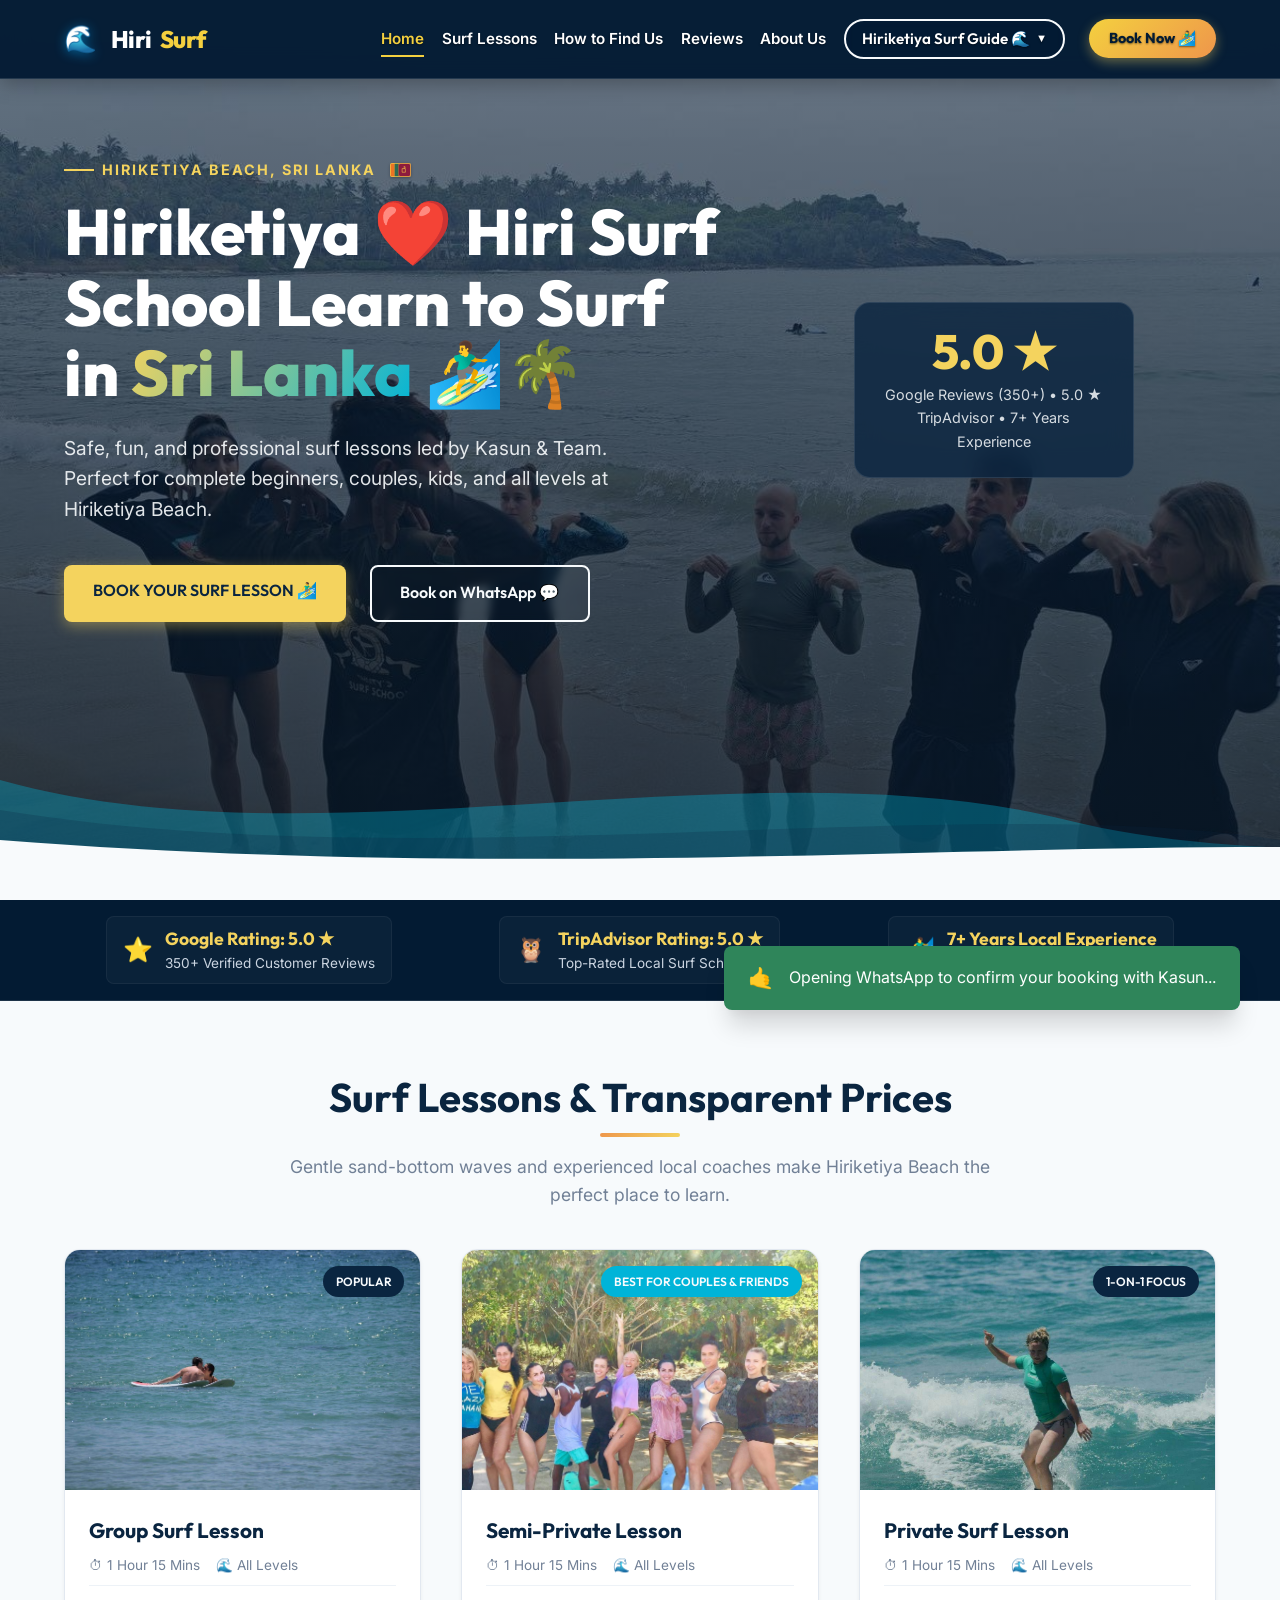
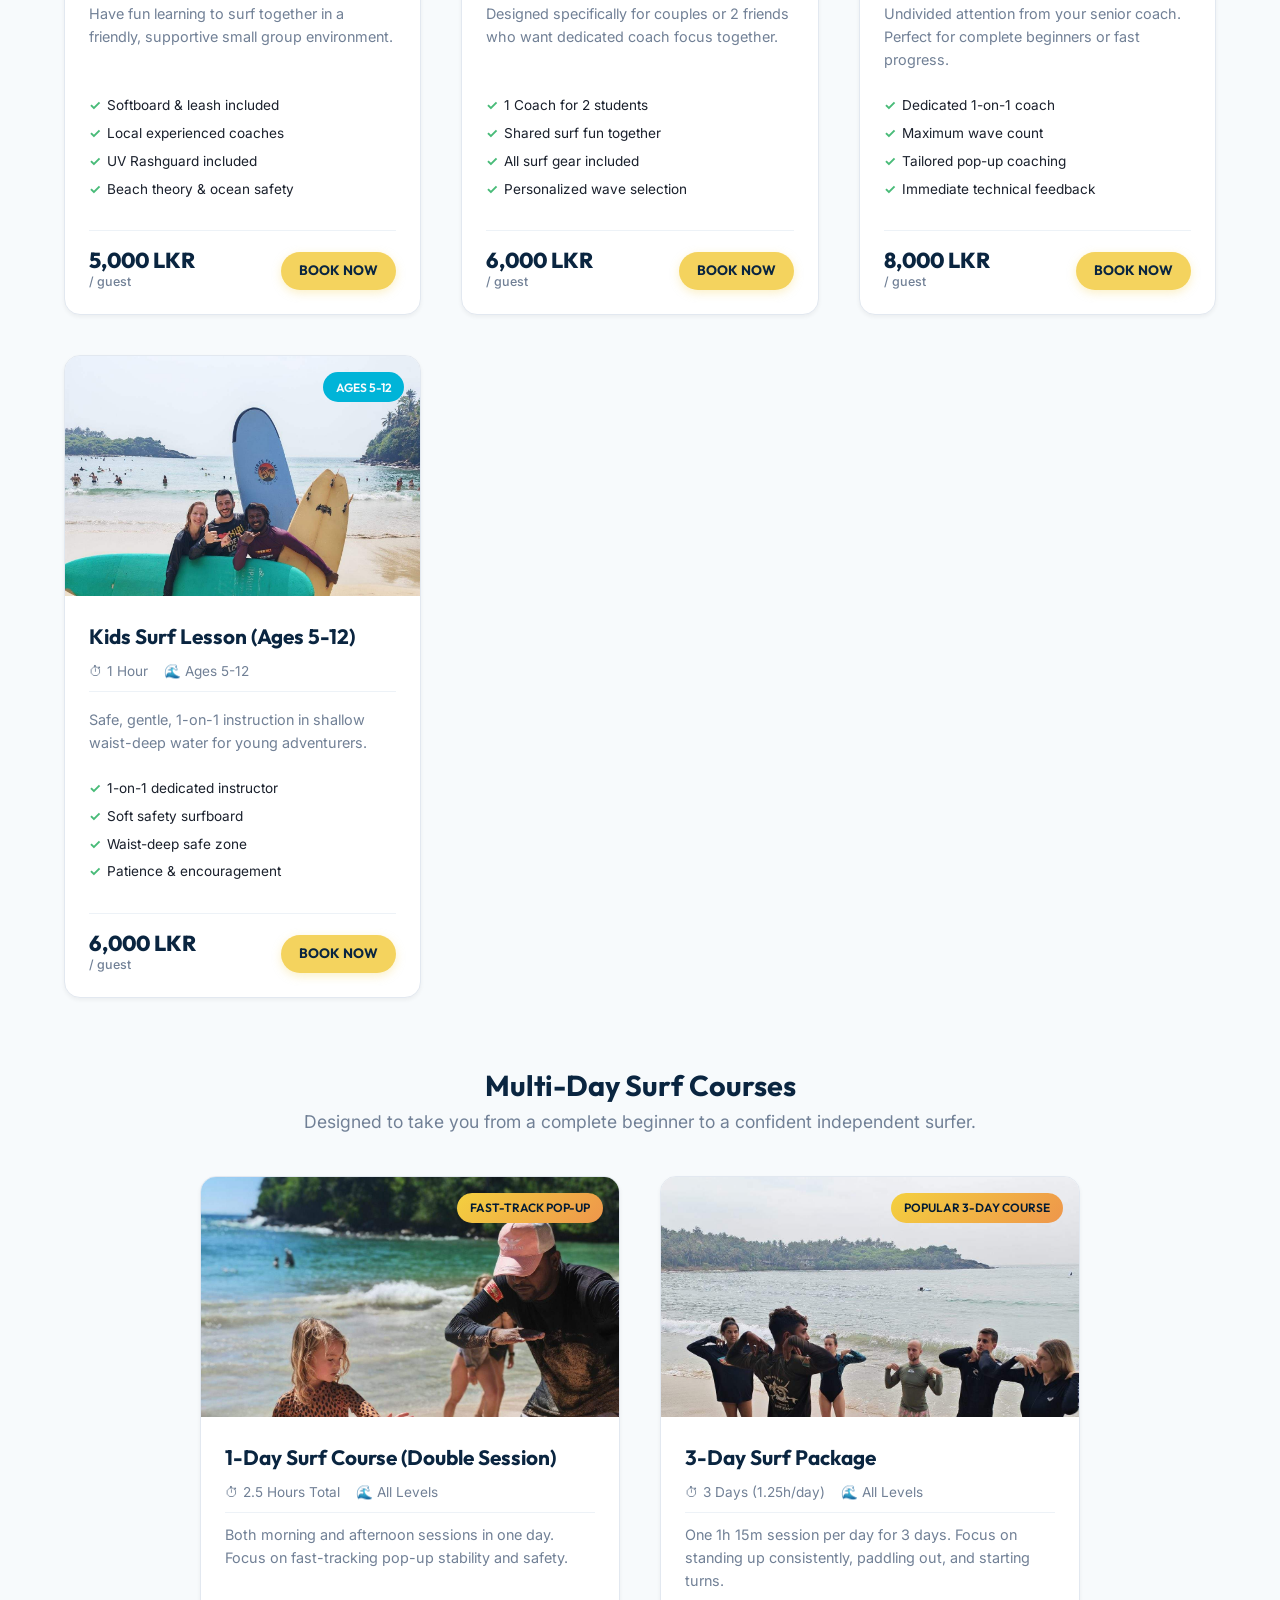
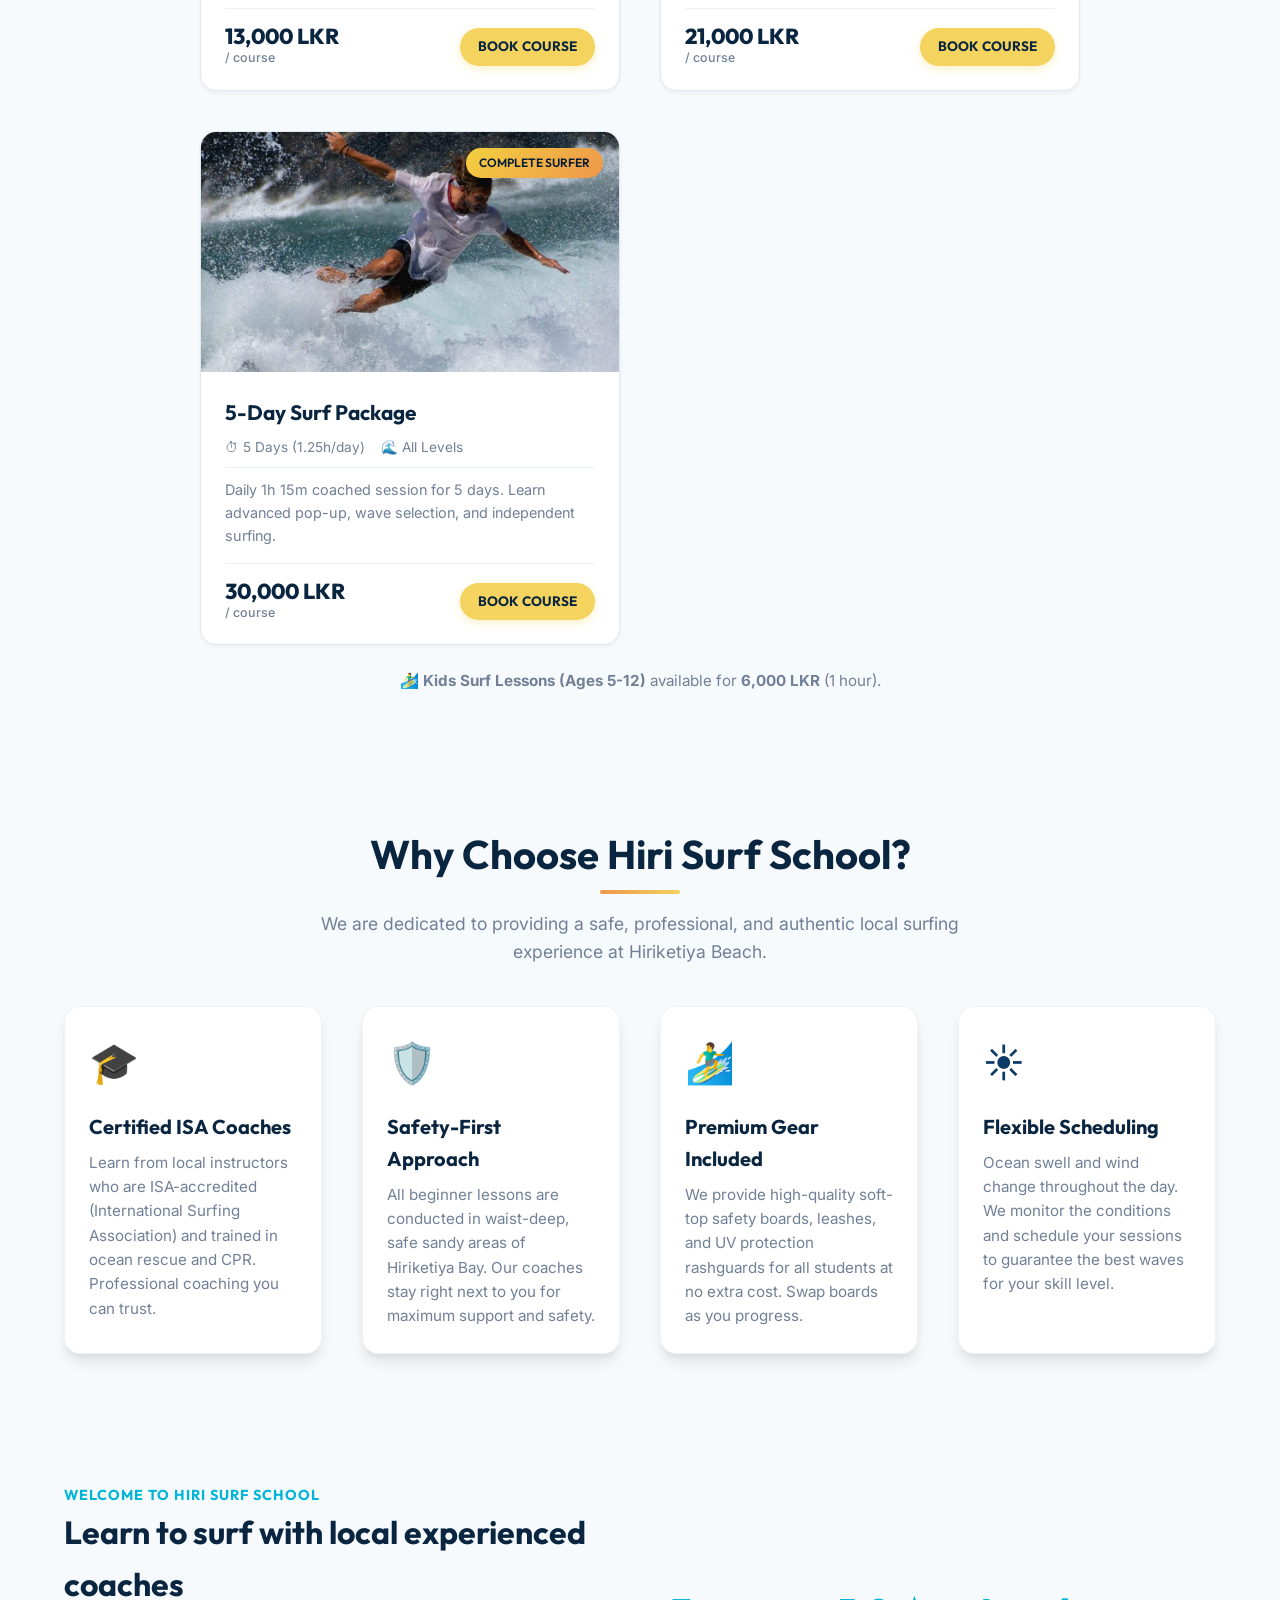
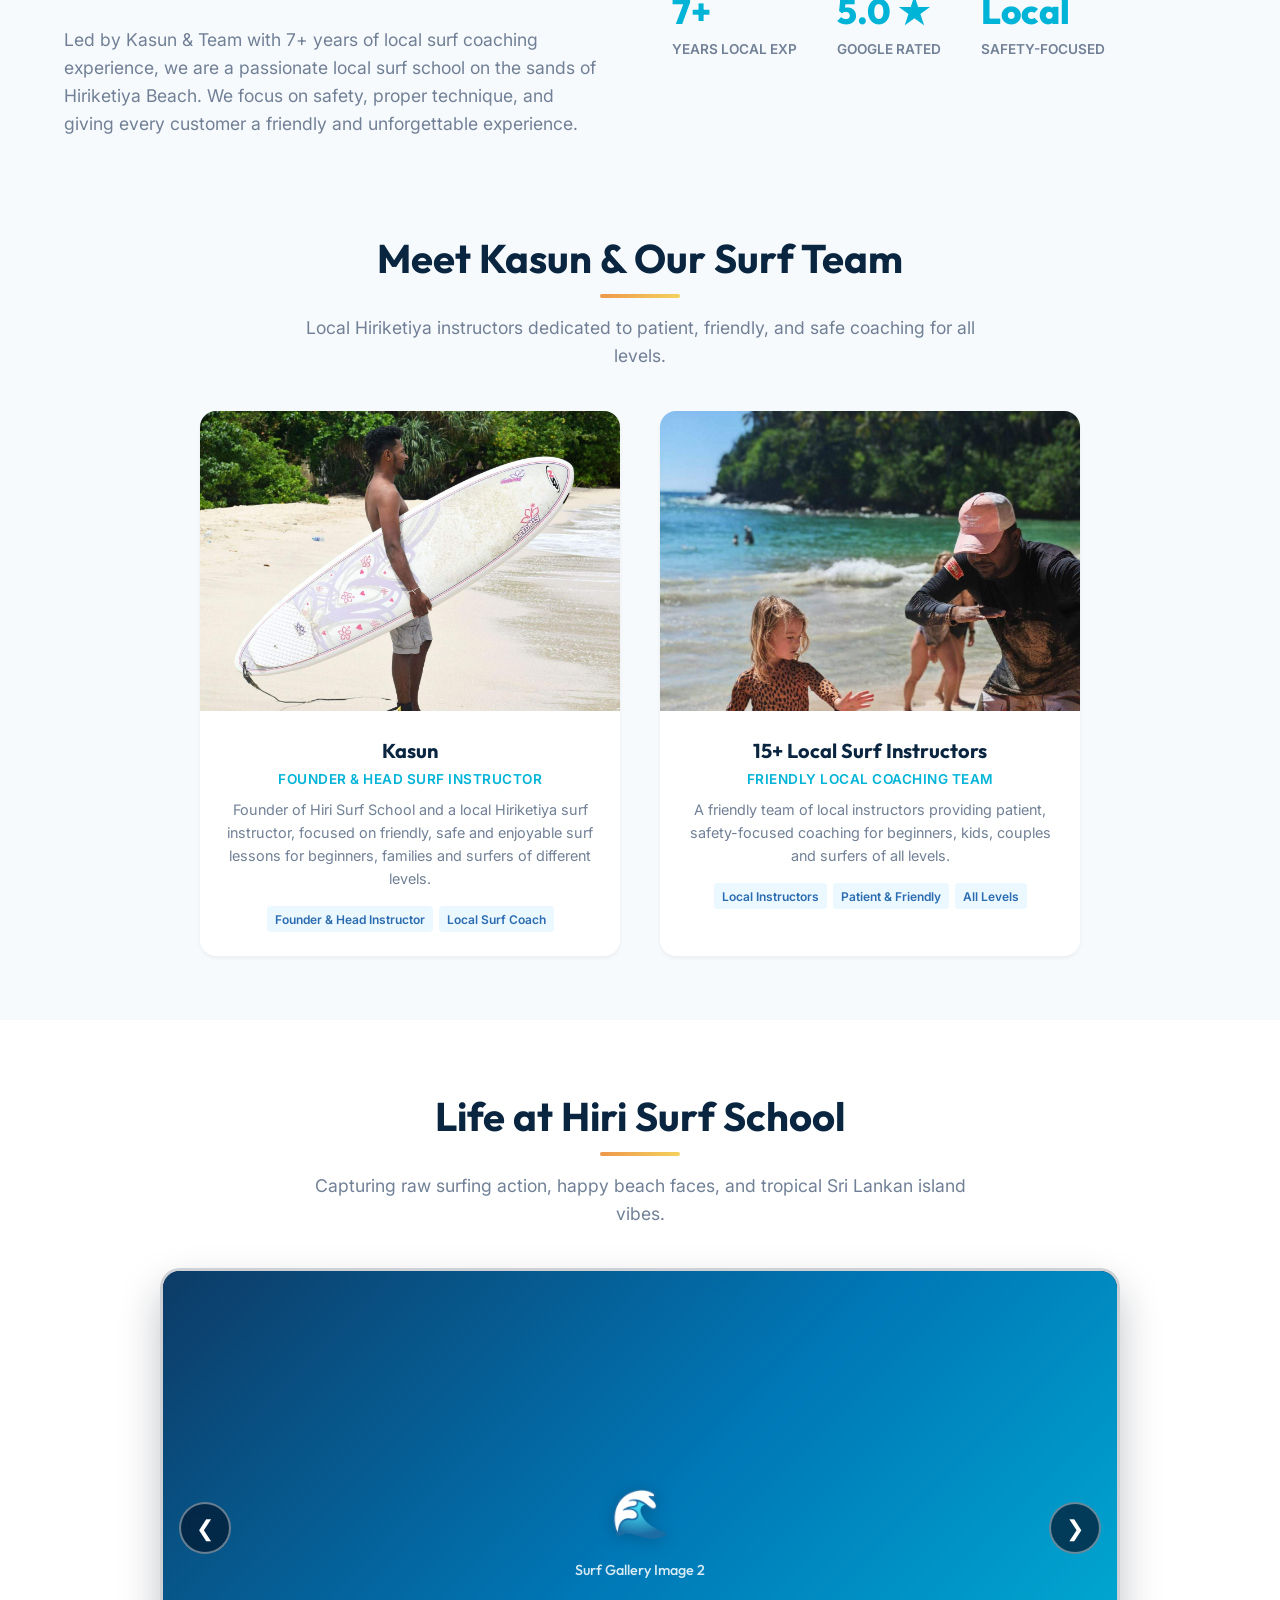
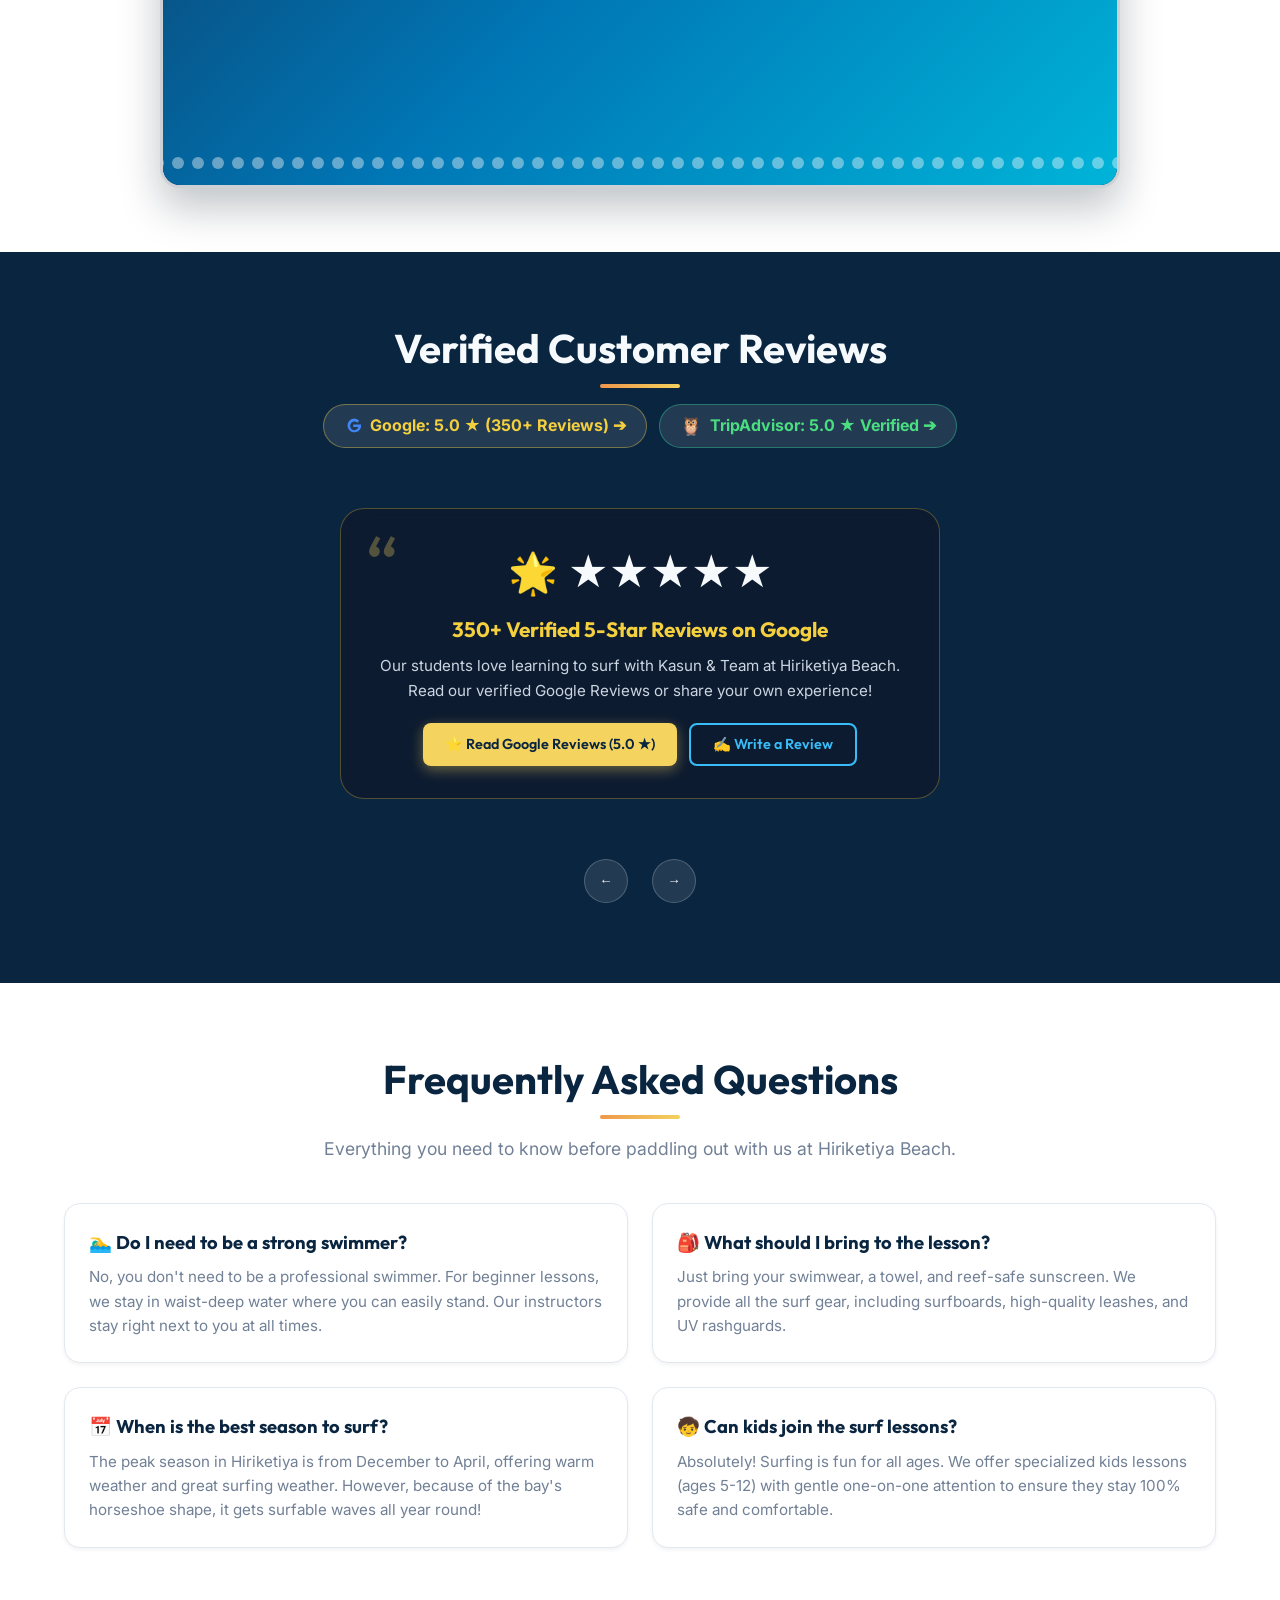
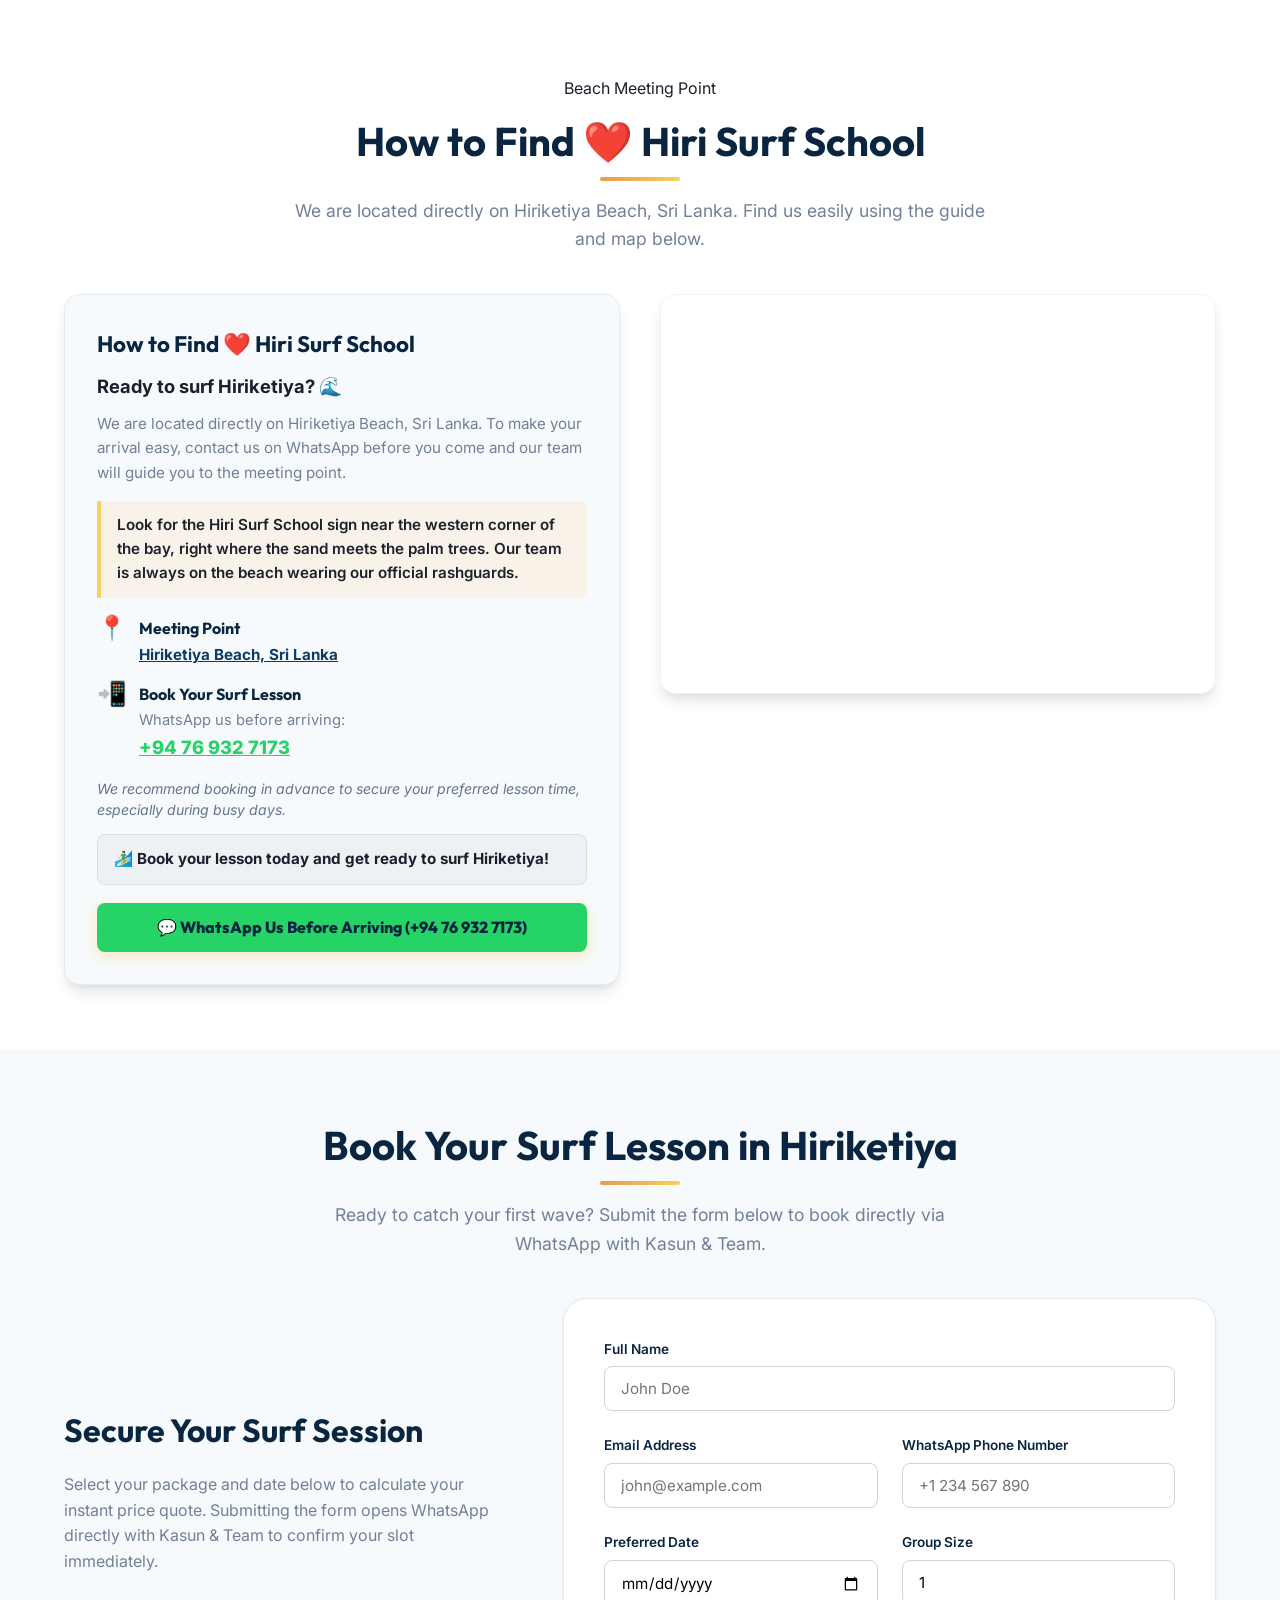
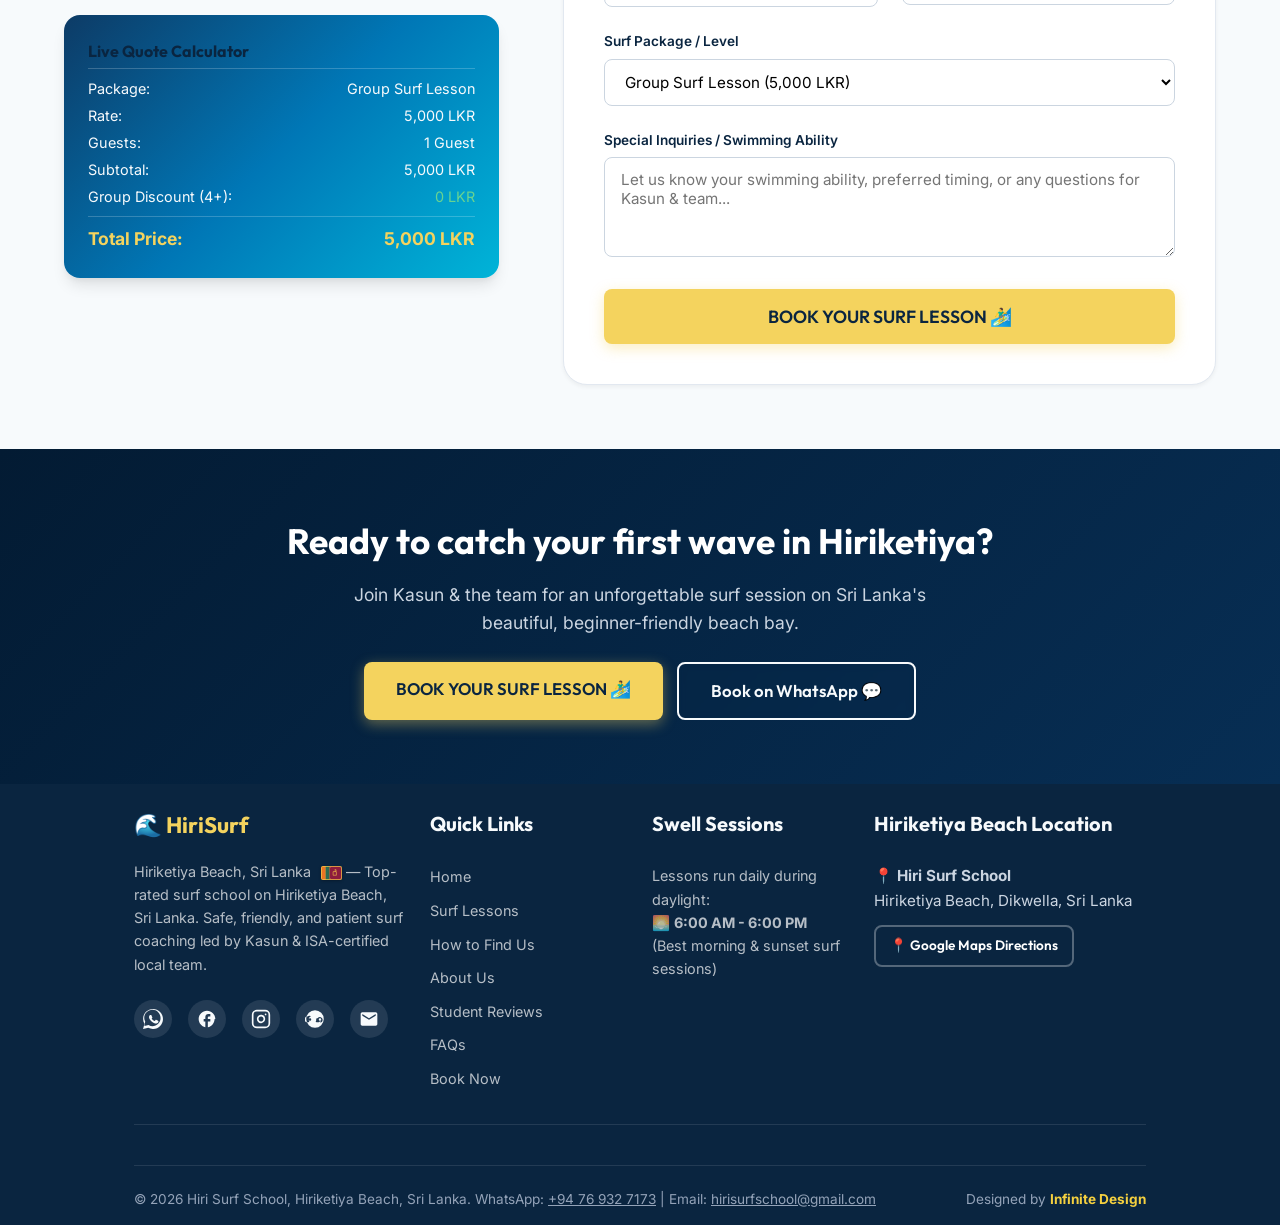
==== index.html @ 63a62d2c "Bump static cache version to v3.0 to ensure mobile devices load updated professional UI immediately" ====
<!DOCTYPE html>
<html lang="en">
<head>
    <meta charset="UTF-8">
    <meta name="viewport" content="width=device-width, initial-scale=1.0, viewport-fit=cover">
    <meta name="theme-color" content="#031b33">
    <meta name="mobile-web-app-capable" content="yes">
    <meta name="apple-mobile-web-app-capable" content="yes">
    <meta name="apple-mobile-web-app-status-bar-style" content="black-translucent">
    <meta name="apple-mobile-web-app-title" content="Hiri Surf">
    <link rel="icon" type="image/png" href="images/wave-icon.png">
    <link rel="apple-touch-icon" href="images/wave-icon.png">
    <link rel="shortcut icon" href="favicon.ico">
    <link rel="manifest" href="manifest.json">
    <title>Hiri Surf School | Best Surf Lessons in Hiriketiya Sri Lanka</title>
    <meta name="description" content="Learn to surf at Hiriketiya Beach with Kasun & local pro coaches. Beginner lessons, kids coaching & multi-day packages. Book instantly via WhatsApp!">
    <meta name="keywords" content="Surf school Hiriketiya, Hiriketiya surf lessons, Best surf school Hiriketiya Sri Lanka, Beginner surf lessons Hiriketiya, Private surf coach Hiriketiya, Hiriketiya surfboard rental and lessons, Learn to surf Sri Lanka Dikwella, Kasun surf lessons">
    <link rel="canonical" href="https://hirisurfschool.com/">
    <meta name="google-site-verification" content="google668603002ab6f8b3">

    <!-- DNS Preconnect for faster Firebase & Font loading -->
    <link rel="preconnect" href="https://www.gstatic.com" crossorigin>
    <link rel="preconnect" href="https://firestore.googleapis.com" crossorigin>
    <link rel="preconnect" href="https://fonts.googleapis.com" crossorigin>
    <link rel="preconnect" href="https://fonts.gstatic.com" crossorigin>
    <link rel="dns-prefetch" href="https://www.gstatic.com">
    <link rel="dns-prefetch" href="https://firestore.googleapis.com">
    
    <!-- Open Graph / Facebook / WhatsApp Social Cards -->
    <meta property="og:type" content="website">
    <meta property="og:url" content="https://hirisurfschool.com/">
    <meta property="og:title" content="Hiri Surf School | Top Rated Surf Lessons in Hiriketiya">
    <meta property="og:description" content="5.0-star certified surf coaching in Hiriketiya Bay, Sri Lanka. Beginner, private &amp; group surf lessons with Kasun &amp; Team.">
    <meta property="og:image" content="images/20702.jpg.jpeg">

    <!-- Twitter Card -->
    <meta name="twitter:card" content="summary_large_image">
    <meta name="twitter:url" content="https://hirisurfschool.com/">
    <meta name="twitter:title" content="Hiri Surf School | Best Surf Lessons in Hiriketiya Sri Lanka">
    <meta name="twitter:description" content="Learn to surf at Hiriketiya Beach with Hiri Surf School. Professional beginner, private &amp; group lessons, 5.0 Google rating. Book directly on WhatsApp!">
    <meta name="twitter:image" content="images/20702.jpg.jpeg">

    <!-- Geo & Local SEO Meta Tags -->
    <meta name="geo.region" content="LK-3">
    <meta name="geo.placename" content="Hiriketiya Beach, Dikwella, Southern Province">
    <meta name="geo.position" content="5.962425;80.707001">
    <meta name="ICBM" content="5.962425, 80.707001">

    <!-- Main Stylesheet -->
    <link rel="stylesheet" href="style.css?v=3.0">

    <!-- Structured Data / Schema.org JSON-LD (@graph) for Google Rich Snippets & FAQ Search Results -->
    <script type="application/ld+json">
    {
      "@context": "https://schema.org",
      "@graph": [
        {
          "@type": ["LocalBusiness", "SportsActivityLocation", "TouristAttraction"],
          "@id": "https://hirisurfschool.com/#school",
          "name": "Hiri Surf School",
          "alternateName": ["Hiriketiya Surf School", "Love Hiri Surf School", "HiriSurf"],
          "description": "Top-rated surf school at Hiriketiya Beach, Sri Lanka. Safe, fun, and professional surf lessons led by Kasun and ISA-certified local coaches. Beginner surf lessons, private coaching, semi-private lessons, and surfboard rentals.",
          "image": [
            "https://hirisurfschool.com/images/20702.jpg.jpeg",
            "https://hirisurfschool.com/images/69528.jpg.jpeg",
            "https://hirisurfschool.com/images/69546.jpg.jpeg"
          ],
          "logo": "https://hirisurfschool.com/images/wave-icon.png",
          "url": "https://hirisurfschool.com/",
          "telephone": "+94769327173",
          "email": "hirisurfschool@gmail.com",
          "priceRange": "$$",
          "currenciesAccepted": "USD, LKR, EUR, GBP, AUD",
          "paymentAccepted": "Cash, WhatsApp Booking",
          "address": {
            "@type": "PostalAddress",
            "streetAddress": "Hiriketiya Beach",
            "addressLocality": "Dikwella",
            "addressRegion": "Southern Province",
            "postalCode": "81200",
            "addressCountry": "LK"
          },
          "geo": {
            "@type": "GeoCoordinates",
            "latitude": 5.962425,
            "longitude": 80.707001
          },
          "hasMap": "https://www.google.com/maps/place/Hiriketiya+%E2%9D%A4%EF%B8%8FHiri+Surf+School+Sri+Lanka+-+Your+Best+Surf+School+In+Sri+Lanka/@5.9624251,80.7070013,17z/data=!3m1!4b1!4m6!3m5!1s0x3ae1378e05cca8b7:0xa53b5578f39e3e84!8m2!3d5.9624251!4d80.7070013!16s%2Fg%2F11h52qpf89",
          "sameAs": [
            "https://www.tripadvisor.com/Attraction_Review-g644046-d15081533-Reviews-Hiriketiya_Love_Hiri_Surf_School-Dikwella_Southern_Province.html",
            "https://www.facebook.com/hirisurfschool/",
            "https://www.instagram.com/hiriketiya_hiri_surf_school/",
            "https://www.google.com/maps/place/Hiriketiya+%E2%9D%A4%EF%B8%8FHiri+Surf+School+Sri+Lanka+-+Your+Best+Surf+School+In+Sri+Lanka/@5.9624251,80.7070013,17z/data=!3m1!4b1!4m6!3m5!1s0x3ae1378e05cca8b7:0xa53b5578f39e3e84!8m2!3d5.9624251!4d80.7070013!16s%2Fg%2F11h52qpf89"
          ],
          "openingHoursSpecification": [
            {
              "@type": "OpeningHoursSpecification",
              "dayOfWeek": ["Monday", "Tuesday", "Wednesday", "Thursday", "Friday", "Saturday", "Sunday"],
              "opens": "06:00",
              "closes": "18:30"
            }
          ],
          "aggregateRating": {
            "@type": "AggregateRating",
            "ratingValue": "5.0",
            "bestRating": "5.0",
            "worstRating": "1.0",
            "reviewCount": "350"
          },
          "hasOfferCatalog": {
            "@type": "OfferCatalog",
            "name": "Hiri Surf School Lessons & Packages",
            "itemListElement": [
              {
                "@type": "Offer",
                "itemOffered": {
                  "@type": "Service",
                  "name": "Beginner Surf Lesson (1.5 Hours)",
                  "description": "Includes surfboard, rashguard, beach theory safety, and in-water wave riding coaching."
                }
              },
              {
                "@type": "Offer",
                "itemOffered": {
                  "@type": "Service",
                  "name": "Private 1-on-1 Surf Coaching",
                  "description": "Dedicated senior surf coach for rapid progression, paddle technique, and wave selection."
                }
              },
              {
                "@type": "Offer",
                "itemOffered": {
                  "@type": "Service",
                  "name": "Semi-Private Couples / Friends Surf Lesson",
                  "description": "Learn together with 1 dedicated coach for 2 surfers."
                }
              },
              {
                "@type": "Offer",
                "itemOffered": {
                  "@type": "Service",
                  "name": "3-Day & 5-Day Intensive Surf Progress Package",
                  "description": "Multi-session course taking you from complete beginner to trimming green waves independently."
                }
              }
            ]
          }
        },
        {
          "@type": "FAQPage",
          "@id": "https://hirisurfschool.com/#faq",
          "mainEntity": [
            {
              "@type": "Question",
              "name": "Is Hiri Surf School suitable for complete beginners?",
              "acceptedAnswer": {
                "@type": "Answer",
                "text": "Yes. We welcome complete beginners and provide patient, step-by-step instruction on beach theory, ocean safety, and in-water popping up."
              }
            },
            {
              "@type": "Question",
              "name": "What should I bring to the surf lesson?",
              "acceptedAnswer": {
                "@type": "Answer",
                "text": "Bring swimwear, a towel, sunscreen, and drinking water. We provide all necessary surf equipment for the lesson including surfboard, leash, and rashguard."
              }
            },
            {
              "@type": "Question",
              "name": "What time is best for surfing in Hiriketiya?",
              "acceptedAnswer": {
                "@type": "Answer",
                "text": "Morning sessions (6:30 AM – 9:30 AM) and sunset sessions (4:00 PM – 6:00 PM) are best because winds are lighter, waves are cleaner, and the beach is less crowded."
              }
            },
            {
              "@type": "Question",
              "name": "Do I need to know how to swim to take a beginner surf lesson?",
              "acceptedAnswer": {
                "@type": "Answer",
                "text": "For beginners, we stay in waist-deep water where you can easily stand on the soft sandbar. Please inform your instructor of your swimming ability before entering the water."
              }
            },
            {
              "@type": "Question",
              "name": "How do I book a surf lesson at Hiri Surf School?",
              "acceptedAnswer": {
                "@type": "Answer",
                "text": "You can book directly via WhatsApp at +94 76 932 7173 or use the online booking form on our website."
              }
            }
          ]
        }
      ]
    }
    </script>
</head>
<body>

    <!-- --- Mobile Menu Overlay (Modern Android & iOS App Drawer) --- -->
    <div class="mobile-menu-overlay" id="mobileMenu">
        <div class="mobile-menu-container">
            <!-- Header with Brand & Close Button -->
            <div class="mobile-menu-header">
                <a href="#home" class="mobile-menu-brand">
                    <span class="brand-logo-icon">🌊</span>
                    <div>
                        <span class="brand-text-title">Hiri<span>Surf</span></span>
                        <span class="brand-text-subtitle">Hiriketiya Beach</span>
                    </div>
                </a>
                <button type="button" class="mobile-menu-close" id="mobileMenuClose" aria-label="Close menu">&times;</button>
            </div>

            <!-- Navigation Links as Modern Cards -->
            <nav class="mobile-menu-links" aria-label="Mobile Navigation">
                <a href="#home" class="mobile-menu-link-card active">
                    <div class="mobile-menu-link-left">
                        <div class="mobile-menu-link-icon">🏠</div>
                        <div class="mobile-menu-link-info">
                            <span class="link-title">Home</span>
                            <span class="link-subtitle">Welcome to Hiri Surf</span>
                        </div>
                    </div>
                    <div class="mobile-menu-link-right">
                        <span class="mobile-menu-arrow">›</span>
                    </div>
                </a>

                <a href="#lessons" class="mobile-menu-link-card">
                    <div class="mobile-menu-link-left">
                        <div class="mobile-menu-link-icon">🏄‍♂️</div>
                        <div class="mobile-menu-link-info">
                            <span class="link-title">Surf Lessons &amp; Prices</span>
                            <span class="link-subtitle">Beginner, Private &amp; Rental</span>
                        </div>
                    </div>
                    <div class="mobile-menu-link-right">
                        <span class="mobile-menu-badge">From $13</span>
                        <span class="mobile-menu-arrow">›</span>
                    </div>
                </a>

                <a href="location.html" class="mobile-menu-link-card">
                    <div class="mobile-menu-link-left">
                        <div class="mobile-menu-link-icon">📍</div>
                        <div class="mobile-menu-link-info">
                            <span class="link-title">How to Find Us</span>
                            <span class="link-subtitle">Direct on Hiriketiya Beach</span>
                        </div>
                    </div>
                    <div class="mobile-menu-link-right">
                        <span class="mobile-menu-arrow">›</span>
                    </div>
                </a>

                <a href="#reviews" class="mobile-menu-link-card">
                    <div class="mobile-menu-link-left">
                        <div class="mobile-menu-link-icon">⭐</div>
                        <div class="mobile-menu-link-info">
                            <span class="link-title">Customer Reviews</span>
                            <span class="link-subtitle">5.0 ★ Google &amp; TripAdvisor</span>
                        </div>
                    </div>
                    <div class="mobile-menu-link-right">
                        <span class="mobile-menu-badge">350+ ★</span>
                        <span class="mobile-menu-arrow">›</span>
                    </div>
                </a>

                <a href="#about" class="mobile-menu-link-card">
                    <div class="mobile-menu-link-left">
                        <div class="mobile-menu-link-icon">👥</div>
                        <div class="mobile-menu-link-info">
                            <span class="link-title">About Kasun &amp; Team</span>
                            <span class="link-subtitle">Local ISA-certified coaches</span>
                        </div>
                    </div>
                    <div class="mobile-menu-link-right">
                        <span class="mobile-menu-arrow">›</span>
                    </div>
                </a>

                <a href="surf-guide.html" class="mobile-menu-link-card">
                    <div class="mobile-menu-link-left">
                        <div class="mobile-menu-link-icon">🌊</div>
                        <div class="mobile-menu-link-info">
                            <span class="link-title">Hiriketiya Surf Guide</span>
                            <span class="link-subtitle">Spots, live swell &amp; tips</span>
                        </div>
                    </div>
                    <div class="mobile-menu-link-right">
                        <span class="mobile-menu-badge badge-guide">Live Swell</span>
                        <span class="mobile-menu-arrow">›</span>
                    </div>
                </a>
            </nav>

            <!-- Quick Action CTA Buttons -->
            <div class="mobile-menu-actions">
                <a href="#booking" class="mobile-menu-cta-book">
                    🏄‍♂️ Book Surf Lesson
                </a>
                <a href="https://wa.me/94769327173?text=Hi%20Kasun!%20I%20want%20to%20book%20a%20surf%20lesson%20at%20Hiriketiya." target="_blank" class="mobile-menu-cta-wa dyn-wa-link">
                    💬 WhatsApp Kasun (<span class="dyn-wa-text">+94 76 932 7173</span>)
                </a>
                <div class="mobile-menu-socials">
                    <a href="https://www.instagram.com/hiriketiya_hiri_surf_school/" target="_blank" class="mobile-menu-social-link dyn-insta-link" aria-label="Instagram">📸</a>
                    <a href="https://www.facebook.com/hirisurfschool/" target="_blank" class="mobile-menu-social-link dyn-fb-link" aria-label="Facebook">📘</a>
                    <a href="https://www.tripadvisor.com/Attraction_Review-g644046-d15081533-Reviews-Hiriketiya_Love_Hiri_Surf_School-Dikwella_Southern_Province.html" target="_blank" class="mobile-menu-social-link dyn-trip-link" aria-label="TripAdvisor">🦉</a>
                    <a href="https://www.google.com/maps/place/Hiriketiya+%E2%9D%A4%EF%B8%8FHiri+Surf+School+Sri+Lanka+-+Your+Best+Surf+School+In+Sri+Lanka/@5.9624251,80.7070013,17z/data=!3m1!4b1!4m6!3m5!1s0x3ae1378e05cca8b7:0xa53b5578f39e3e84!8m2!3d5.9624251!4d80.7070013!16s%2Fg%2F11h52qpf89" target="_blank" class="mobile-menu-social-link dyn-google-link" aria-label="Google Maps">📍</a>
                </div>
            </div>
        </div>
    </div>

    <!-- --- Floating Glassmorphism Navbar --- -->
    <header class="navbar" id="navbar">
        <div class="container">
            <a href="#home" class="logo" aria-label="Hiri Surf School Home">
                <span class="logo-wave">🌊</span>Hiri<span>Surf</span>
            </a>
            
            <nav class="nav-links" aria-label="Main Navigation">
                <a href="#home">Home</a>
                <a href="#lessons">Surf Lessons</a>
                <a href="location.html">How to Find Us</a>
                <a href="#reviews">Reviews</a>
                <a href="#about">About Us</a>
                <div class="dropdown">
                    <a href="surf-guide.html" class="btn btn-secondary" style="border-radius: 30px; font-weight: 600; padding: 6px 16px; display: inline-flex; align-items: center; gap: 6px;">
                        Hiriketiya Surf Guide 🌊 <span style="font-size: 0.7rem; line-height: 1;">▼</span>
                    </a>
                    <div class="dropdown-menu">
                        <a href="surf-guide.html#spots">🌊 Surf Spot Guide</a>
                        <a href="surf-guide.html#guiding">🗺️ Guided Surf Trips</a>
                        <a href="surf-guide.html#basic-guides">📖 Beginner Techniques</a>
                        <a href="surf-guide.html#schedule">🗓️ Flexible Surf Times</a>
                        <a href="surf-guide.html#surf-report">📊 Live Swell Forecast</a>
                        <a href="surf-guide.html#safety">🛡️ Water Safety Rules</a>
                        <a href="surf-guide.html#inquiry">✉️ Send an Inquiry</a>
                    </div>
                </div>
                <a href="#booking" class="btn btn-primary" id="navBookBtn">Book Now 🏄‍♂️</a>
            </nav>
            
            <button class="hamburger" id="hamburger" aria-label="Toggle menu" aria-expanded="false">
                <span></span>
                <span></span>
                <span></span>
            </button>
        </div>
    </header>

    <!-- --- Hero Section --- -->
    <section class="hero" id="home">
        <!-- Animated Hero Background Slideshow Container -->
        <div class="hero-slideshow-container" id="heroSlideshow">
            <div class="hero-slide active" style="background-image: url('images/20702.jpg.jpeg');"></div>
            <div class="hero-slide" style="background-image: url('images/20681.jpg.jpeg');"></div>
            <div class="hero-slide" style="background-image: url('images/20713.jpg.jpeg');"></div>
            <div class="hero-slide" style="background-image: url('images/hero-bg.jpg');"></div>
            <div class="hero-slide" style="background-image: url('images/69527.jpg.jpeg');"></div>
            <div class="hero-slide" style="background-image: url('images/69528.jpg.jpeg');"></div>
            <div class="hero-slide" style="background-image: url('images/69535.jpg.jpeg');"></div>
        </div>
        <div class="hero-overlay"></div>
        
        <div class="container">
            <div class="hero-content">
                <span class="hero-tagline" id="dynHeroTagline">Hiriketiya Beach, Sri Lanka <svg class="flag-lk" viewBox="0 0 900 600" style="display: inline-block; vertical-align: middle; height: 14px; width: 21px; margin-left: 6px; border-radius: 2px; box-shadow: 0 1px 3px rgba(0,0,0,0.3);"><rect width="900" height="600" fill="#F7C948"/><rect x="30" y="30" width="168" height="540" fill="#EB7424"/><rect x="198" y="30" width="168" height="540" fill="#2D6B52"/><rect x="366" y="30" width="504" height="540" fill="#8D1B3D"/><circle cx="400" cy="65" r="15" fill="#F7C948"/><circle cx="835" cy="65" r="15" fill="#F7C948"/><circle cx="400" cy="535" r="15" fill="#F7C948"/><circle cx="835" cy="535" r="15" fill="#F7C948"/><path d="M520,380 L520,240 L660,240 L660,380 Z M610,240 L610,160 M610,160 L660,180" stroke="#F7C948" stroke-width="25" stroke-linecap="round" stroke-linejoin="round" fill="none"/></svg></span>
                <h1 class="hero-title" id="dynHeroTitle">Hiriketiya ❤️ Hiri Surf School Learn to Surf in <span>Sri Lanka</span> 🏄‍♂️🌴</h1>
                <p class="hero-subtitle" id="dynHeroSubtitle">Safe, fun, and professional surf lessons led by Kasun &amp; Team. Perfect for complete beginners, couples, kids, and all levels at Hiriketiya Beach.</p>
                <div class="hero-actions">
                    <a href="#booking" class="btn btn-primary">BOOK YOUR SURF LESSON 🏄‍♂️</a>
                    <a href="https://wa.me/94769327173" target="_blank" class="btn btn-secondary">Book on WhatsApp 💬</a>
                </div>
            </div>
            
            <div class="hero-badge-container">
                <div class="hero-badge">
                    <div class="hero-badge-number">5.0 ★</div>
                    <div class="hero-badge-text">Google Reviews (350+) • 5.0 ★ TripAdvisor • 7+ Years Experience</div>
                </div>
            </div>
        </div>

        <!-- Subtle Surfer Shadow Silhouette Animation Layer (Non-intrusive background) -->
        <div class="surfer-shadow-track" aria-hidden="true">
            <div class="surfer-shadow-figure">
                <svg viewBox="0 0 120 90" fill="currentColor">
                    <!-- Surfing board base -->
                    <path d="M10,75 C35,80 80,72 110,64 C90,82 40,84 10,75 Z" opacity="0.95" />
                    <!-- Water spray spray -->
                    <path d="M12,77 Q-2,84 -10,78 Q0,72 10,74 Z" opacity="0.6" />
                    <path d="M18,79 Q6,88 -4,86 Q8,76 16,77 Z" opacity="0.35" />
                    <!-- Surfer body: back leg -->
                    <path d="M38,75 L46,58 L54,58 L60,72 L53,74 L49,63 L43,75 Z" />
                    <!-- Surfer torso -->
                    <path d="M46,58 L52,40 L38,36 L30,40 L32,44 L42,42 L46,58 Z" />
                    <!-- Balance arms -->
                    <path d="M52,40 L66,32 L80,34 L78,38 L66,35 L53,44 Z" />
                    <!-- Surfer head -->
                    <circle cx="53" cy="30" r="6" />
                </svg>
            </div>
        </div>

        <!-- Gentle Smooth Bottom Ocean Wave Layer -->
        <div class="gentle-bottom-wave">
            <svg viewBox="0 0 1200 120" preserveAspectRatio="none">
                <path class="gentle-wave-1" d="M0,0 C150,90 350,-40 500,40 C650,120 900,10 1200,40 L1200,120 L0,120 Z"></path>
                <path class="gentle-wave-2" d="M0,30 C200,100 450,10 600,60 C750,110 1000,20 1200,50 L1200,120 L0,120 Z"></path>
                <path class="gentle-wave-3" d="M0,60 C300,110 550,40 750,80 C950,120 1100,50 1200,70 L1200,120 L0,120 Z"></path>
            </svg>
        </div>
    </section>

    <!-- --- Quick Reviews Trust Bar --- -->
    <div class="reviews-bar" id="reviews-bar">
        <div class="container">
            <div class="reviews-bar-inner">
                <div class="reviews-bar-item">
                    <span class="reviews-bar-icon">⭐</span>
                    <div class="reviews-bar-text">
                        <h4>Google Rating: 5.0 ★</h4>
                        <p>350+ Verified Customer Reviews</p>
                    </div>
                </div>
                <div class="reviews-bar-item">
                    <span class="reviews-bar-icon">🦉</span>
                    <div class="reviews-bar-text">
                        <h4>TripAdvisor Rating: 5.0 ★</h4>
                        <p>Top-Rated Local Surf School</p>
                    </div>
                </div>
                <div class="reviews-bar-item">
                    <span class="reviews-bar-icon">🏄‍♂️</span>
                    <div class="reviews-bar-text">
                        <h4>7+ Years Local Experience</h4>
                        <p>Certified ISA Instructors</p>
                    </div>
                </div>
            </div>
        </div>
    </div>

    <!-- --- Surf Lessons & Packages Section --- -->
    <section class="packages section-padding" id="lessons">

        <div class="container">
            <div class="section-header text-center">
                <h2>Surf Lessons &amp; Transparent Prices</h2>
                <p>Gentle sand-bottom waves and experienced local coaches make Hiriketiya Beach the perfect place to learn.</p>
            </div>
            
            <div class="grid-cols-4 packages-grid" id="packagesGridContainer">
                <!-- Package 1: Group Lesson -->
                <article class="package-card">
                    <div class="package-img-wrapper">
                        <img src="images/69546.jpg.jpeg" alt="Group Surf Lesson" class="package-img" loading="lazy" onerror="this.style.display='none'; this.nextElementSibling.style.display='flex';">
                        <div class="img-fallback" style="display: none; height: 100%;">
                            <span>Group Surf Lesson</span>
                        </div>
                        <span class="package-badge">Popular</span>
                    </div>
                    <div class="package-content">
                        <h3 class="package-title">Group Surf Lesson</h3>
                        <div class="package-meta">
                            <div class="package-meta-item">⏱ 1h 15m</div>
                            <div class="package-meta-item">🌊 Beginners</div>
                        </div>
                        <p class="package-description">Have fun learning to surf together in a friendly, supportive small group environment.</p>
                        <ul class="package-features">
                            <li class="package-feature-item">Softboard &amp; leash included</li>
                            <li class="package-feature-item">Local experienced coaches</li>
                            <li class="package-feature-item">UV Rashguard included</li>
                            <li class="package-feature-item">Beach theory &amp; ocean safety</li>
                        </ul>
                        <div class="package-footer">
                            <div class="package-price">
                                <span class="package-price-amount">5,000 LKR</span>
                                <span class="package-price-suffix">/ guest</span>
                            </div>
                            <a href="#booking" class="btn btn-primary package-book-btn" onclick="document.getElementById('surfPackage').value='group'; document.getElementById('surfPackage').dispatchEvent(new Event('change'));">BOOK NOW</a>
                        </div>
                    </div>
                </article>

                <!-- Package 2: Semi-Private Lesson (Highlighted) -->
                <article class="package-card" style="border: 2px solid var(--color-accent); transform: translateY(-4px);">
                    <div class="package-img-wrapper">
                        <img src="images/69606.jpg.jpeg" alt="Semi-Private Surf Lesson" class="package-img" loading="lazy" onerror="this.style.display='none'; this.nextElementSibling.style.display='flex';">
                        <div class="img-fallback" style="display: none; height: 100%;">
                            <span>Semi-Private Lesson</span>
                        </div>
                        <span class="package-badge" style="background: linear-gradient(135deg, #f4d03f 0%, #ee964b 100%); color: #031b33;">Best for Couples &amp; Friends</span>
                    </div>
                    <div class="package-content">
                        <h3 class="package-title">Semi-Private Lesson</h3>
                        <div class="package-meta">
                            <div class="package-meta-item">⏱ 1h 15m</div>
                            <div class="package-meta-item">👥 2 Guests per Coach</div>
                        </div>
                        <p class="package-description">Designed specifically for couples or 2 friends who want dedicated coach focus together.</p>
                        <ul class="package-features">
                            <li class="package-feature-item">1 Coach for 2 students</li>
                            <li class="package-feature-item">Shared surf fun together</li>
                            <li class="package-feature-item">All surf gear included</li>
                            <li class="package-feature-item">Personalized wave selection</li>
                        </ul>
                        <div class="package-footer">
                            <div class="package-price">
                                <span class="package-price-amount">6,000 LKR</span>
                                <span class="package-price-suffix">/ guest</span>
                            </div>
                            <a href="#booking" class="btn btn-primary package-book-btn" onclick="document.getElementById('surfPackage').value='semi-private'; document.getElementById('surfPackage').dispatchEvent(new Event('change'));">BOOK NOW</a>
                        </div>
                    </div>
                </article>

                <!-- Package 3: Private Lesson -->
                <article class="package-card">
                    <div class="package-img-wrapper">
                        <img src="images/69535.jpg.jpeg" alt="Private Surf Lesson" class="package-img" loading="lazy" onerror="this.style.display='none'; this.nextElementSibling.style.display='flex';">
                        <div class="img-fallback" style="display: none; height: 100%;">
                            <span>Private Surf Lesson</span>
                        </div>
                        <span class="package-badge">1-on-1 Focus</span>
                    </div>
                    <div class="package-content">
                        <h3 class="package-title">Private Surf Lesson</h3>
                        <div class="package-meta">
                            <div class="package-meta-item">⏱ 1h 15m</div>
                            <div class="package-meta-item">🎯 1-on-1 Coaching</div>
                        </div>
                        <p class="package-description">Undivided attention from your senior coach. Perfect for complete beginners or fast progress.</p>
                        <ul class="package-features">
                            <li class="package-feature-item">Dedicated 1-on-1 coach</li>
                            <li class="package-feature-item">Maximum wave count</li>
                            <li class="package-feature-item">Tailored pop-up coaching</li>
                            <li class="package-feature-item">Immediate technical feedback</li>
                        </ul>
                        <div class="package-footer">
                            <div class="package-price">
                                <span class="package-price-amount">8,000 LKR</span>
                                <span class="package-price-suffix">/ guest</span>
                            </div>
                            <a href="#booking" class="btn btn-primary package-book-btn" onclick="document.getElementById('surfPackage').value='private'; document.getElementById('surfPackage').dispatchEvent(new Event('change'));">BOOK NOW</a>
                        </div>
                    </div>
                </article>

                <!-- Package 4: Kids Surf Lesson -->
                <article class="package-card">
                    <div class="package-img-wrapper">
                        <img src="images/20713.jpg.jpeg" alt="Kids Surf Lesson" class="package-img" loading="lazy" onerror="this.style.display='none'; this.nextElementSibling.style.display='flex';">
                        <div class="img-fallback" style="display: none; height: 100%;">
                            <span>Kids Surf Lesson</span>
                        </div>
                        <span class="package-badge">Ages 5-12</span>
                    </div>
                    <div class="package-content">
                        <h3 class="package-title">Kids Surf Lesson</h3>
                        <div class="package-meta">
                            <div class="package-meta-item">⏱ 1 Hour</div>
                            <div class="package-meta-item">🧒 Ages 5-12</div>
                        </div>
                        <p class="package-description">Safe, gentle, 1-on-1 instruction in shallow waist-deep water for young adventurers.</p>
                        <ul class="package-features">
                            <li class="package-feature-item">1-on-1 dedicated instructor</li>
                            <li class="package-feature-item">Soft safety surfboard</li>
                            <li class="package-feature-item">Waist-deep safe zone</li>
                            <li class="package-feature-item">Patience &amp; encouragement</li>
                        </ul>
                        <div class="package-footer">
                            <div class="package-price">
                                <span class="package-price-amount">6,000 LKR</span>
                                <span class="package-price-suffix">/ kid</span>
                            </div>
                            <a href="#booking" class="btn btn-primary package-book-btn" onclick="document.getElementById('surfPackage').value='kids'; document.getElementById('surfPackage').dispatchEvent(new Event('change'));">BOOK NOW</a>
                        </div>
                    </div>
                </article>
            </div>

            <!-- Additional Multi-Day Packages Grid -->
            <div class="section-header text-center" style="margin-top: var(--spacing-xl); margin-bottom: var(--spacing-lg);">
                <h3 style="font-size: 1.8rem; color: var(--color-primary);">Multi-Day Surf Courses</h3>
                <p>Designed to take you from a complete beginner to a confident independent surfer.</p>
            </div>
            
            <div class="grid-cols-3 instructors-grid" id="coursesGridContainer" style="gap: var(--spacing-lg);">
                <!-- Multi-Day 1: 1-Day Course -->
                <article class="package-card" style="overflow: hidden; display: flex; flex-direction: column;">
                    <div class="package-img-wrapper">
                        <img src="images/20702.jpg.jpeg" alt="1-Day Surf Course" class="package-img" onerror="this.style.display='none'; this.nextElementSibling.style.display='flex';">
                        <div class="img-fallback" style="display: none; height: 100%;">
                            <span>1-Day Surf Course</span>
                        </div>
                        <span class="package-badge" style="background: linear-gradient(135deg, #f4d03f 0%, #ee964b 100%); color: #031b33;">Fast-Track Pop-Up</span>
                    </div>
                    <div class="package-content" style="display: flex; flex-direction: column; justify-content: space-between; flex: 1;">
                        <div>
                            <h3 class="package-title">1-Day Surf Course (Double Session)</h3>
                            <div class="package-meta" style="margin-bottom: 10px;">
                                <div class="package-meta-item">⏱ 2 Sessions (2.5h Total)</div>
                                <div class="package-meta-item">🌊 All Levels</div>
                            </div>
                            <p class="package-description" style="margin-bottom: var(--spacing-sm);">Both morning and afternoon sessions (1h 15m each) in one day. Focus on fast-tracking pop-up stability and safety.</p>
                        </div>
                        <div class="package-footer" style="margin-top: auto; padding-top: 14px; border-top: 1px solid rgba(0,0,0,0.06);">
                            <div class="package-price">
                                <span class="package-price-amount">13,000 LKR</span>
                                <span class="package-price-suffix">/ course</span>
                            </div>
                            <a href="#booking" class="btn btn-primary package-book-btn" onclick="document.getElementById('surfPackage').value='oneday'; document.getElementById('surfPackage').dispatchEvent(new Event('change'));">BOOK COURSE</a>
                        </div>
                    </div>
                </article>

                <!-- Multi-Day 2: 3-Day Course -->
                <article class="package-card" style="overflow: hidden; display: flex; flex-direction: column;">
                    <div class="package-img-wrapper">
                        <img src="images/20681.jpg.jpeg" alt="3-Day Surf Package" class="package-img" onerror="this.style.display='none'; this.nextElementSibling.style.display='flex';">
                        <div class="img-fallback" style="display: none; height: 100%;">
                            <span>3-Day Surf Package</span>
                        </div>
                        <span class="package-badge" style="background: linear-gradient(135deg, #f4d03f 0%, #ee964b 100%); color: #031b33;">Popular 3-Day Course</span>
                    </div>
                    <div class="package-content" style="display: flex; flex-direction: column; justify-content: space-between; flex: 1;">
                        <div>
                            <h3 class="package-title">3-Day Surf Package</h3>
                            <div class="package-meta" style="margin-bottom: 10px;">
                                <div class="package-meta-item">⏱ 3 Days (1.25h/day)</div>
                                <div class="package-meta-item">🌊 All Levels</div>
                            </div>
                            <p class="package-description" style="margin-bottom: var(--spacing-sm);">One 1h 15m session per day for 3 days. Focus on standing up consistently, paddling out, and starting turns.</p>
                        </div>
                        <div class="package-footer" style="margin-top: auto; padding-top: 14px; border-top: 1px solid rgba(0,0,0,0.06);">
                            <div class="package-price">
                                <span class="package-price-amount">21,000 LKR</span>
                                <span class="package-price-suffix">/ course</span>
                            </div>
                            <a href="#booking" class="btn btn-primary package-book-btn" onclick="document.getElementById('surfPackage').value='threeday'; document.getElementById('surfPackage').dispatchEvent(new Event('change'));">BOOK COURSE</a>
                        </div>
                    </div>
                </article>

                <!-- Multi-Day 3: 5-Day Course -->
                <article class="package-card" style="overflow: hidden; display: flex; flex-direction: column;">
                    <div class="package-img-wrapper">
                        <img src="images/69528.jpg.jpeg" alt="5-Day Surf Package" class="package-img" onerror="this.style.display='none'; this.nextElementSibling.style.display='flex';">
                        <div class="img-fallback" style="display: none; height: 100%;">
                            <span>5-Day Surf Package</span>
                        </div>
                        <span class="package-badge" style="background: linear-gradient(135deg, #f4d03f 0%, #ee964b 100%); color: #031b33;">Complete Surfer</span>
                    </div>
                    <div class="package-content" style="display: flex; flex-direction: column; justify-content: space-between; flex: 1;">
                        <div>
                            <h3 class="package-title">5-Day Surf Package</h3>
                            <div class="package-meta" style="margin-bottom: 10px;">
                                <div class="package-meta-item">⏱ 5 Days (1.25h/day)</div>
                                <div class="package-meta-item">🌊 All Levels</div>
                            </div>
                            <p class="package-description" style="margin-bottom: var(--spacing-sm);">Daily 1h 15m coached session for 5 days. Learn advanced pop-up, wave selection, paddling mechanics, and beach safety.</p>
                        </div>
                        <div class="package-footer" style="margin-top: auto; padding-top: 14px; border-top: 1px solid rgba(0,0,0,0.06);">
                            <div class="package-price">
                                <span class="package-price-amount">30,000 LKR</span>
                                <span class="package-price-suffix">/ course</span>
                            </div>
                            <a href="#booking" class="btn btn-primary package-book-btn" onclick="document.getElementById('surfPackage').value='fiveday'; document.getElementById('surfPackage').dispatchEvent(new Event('change'));">BOOK COURSE</a>
                        </div>
                    </div>
                </article>
            </div>
            <p class="text-center" style="margin-top: var(--spacing-md); color: var(--color-text-muted); font-size: 0.95rem;">
                🏄‍♂️ <strong>Kids Surf Lessons (Ages 5-12)</strong> available for <strong>6,000 LKR</strong> (1 hour).
            </p>
        </div>
    </section>

    <!-- --- Why Choose Hiri Surf School Section --- -->
    <section class="why-hiri section-padding" id="why-hiri">
        <div class="container">
            <div class="section-header text-center">
                <h2>Why Choose Hiri Surf School?</h2>
                <p>We are dedicated to providing a safe, professional, and authentic local surfing experience at Hiriketiya Beach.</p>
            </div>
            
            <div class="why-hiri-grid">
                <!-- Point 1 -->
                <div class="why-hiri-card">
                    <div class="why-hiri-card-icon">🎓</div>
                    <h3>Certified ISA Coaches</h3>
                    <p>Learn from local instructors who are ISA-accredited (International Surfing Association) and trained in ocean rescue and CPR. Professional coaching you can trust.</p>
                </div>
                
                <!-- Point 2 -->
                <div class="why-hiri-card">
                    <div class="why-hiri-card-icon">🛡️</div>
                    <h3>Safety-First Approach</h3>
                    <p>All beginner lessons are conducted in waist-deep, safe sandy areas of Hiriketiya Bay. Our coaches stay right next to you for maximum support and safety.</p>
                </div>
                
                <!-- Point 3 -->
                <div class="why-hiri-card">
                    <div class="why-hiri-card-icon">🏄‍♂️</div>
                    <h3>Premium Gear Included</h3>
                    <p>We provide high-quality soft-top safety boards, leashes, and UV protection rashguards for all students at no extra cost. Swap boards as you progress.</p>
                </div>
                
                <!-- Point 4 -->
                <div class="why-hiri-card">
                    <div class="why-hiri-card-icon">☀️</div>
                    <h3>Flexible Scheduling</h3>
                    <p>Ocean swell and wind change throughout the day. We monitor the conditions and schedule your sessions to guarantee the best waves for your skill level.</p>
                </div>
            </div>
        </div>
    </section>

    <!-- --- About Us & Instructors Section --- -->
    <section class="about-instructors section-padding" id="about" style="background-color: var(--color-bg-light);">
        <div class="container">
            <!-- Story & Intro -->
            <div class="about-intro">
                <div>
                    <span class="showcase-tag" id="dynAboutTag">Welcome to Hiri Surf School</span>
                    <h2 class="about-intro-title" id="dynAboutTitle">Conquer waves with local certified guides</h2>
                    <p class="about-intro-desc" id="dynAboutDesc">Led by <strong>Kasun &amp; Team</strong>, we are a passionate local surf school dedicated to sharing the joy of surfing with visitors from all around the world. At Hiri Surf School, we believe surfing is not only about standing on a board—it is about building confidence, enjoying the ocean, and creating unforgettable memories.</p>
                </div>
                <div class="about-stats">
                    <div class="about-stat-item">
                        <div class="about-stat-number">7+</div>
                        <div class="about-stat-label">Years Local Exp</div>
                    </div>
                    <div class="about-stat-item">
                        <div class="about-stat-number">5.0 ★</div>
                        <div class="about-stat-label">Google Rated</div>
                    </div>
                    <div class="about-stat-item">
                        <div class="about-stat-number">Local</div>
                        <div class="about-stat-label">Safety-Focused</div>
                    </div>
                </div>
            </div>

            <div class="section-header text-center">
                <h2>Meet Kasun &amp; Our Surf Team</h2>
                <p>Local Hiriketiya instructors dedicated to patient, friendly, and safe coaching for all levels.</p>
            </div>

            <!-- Instructors Grid -->
            <div class="instructors-grid" id="instructorsContainer">
                <!-- Instructor 1: Kasun -->
                <article class="instructor-card">
                    <div class="instructor-img-wrapper">
                        <img src="images/instructor-1.jpg" alt="Kasun — Founder & Head Surf Instructor" class="instructor-img" loading="lazy" onerror="this.style.display='none'; this.nextElementSibling.style.display='flex';">
                        <div class="img-fallback" style="display: none; height: 100%;">
                            <span>Kasun</span>
                        </div>
                    </div>
                    <div class="instructor-info">
                        <h3 class="instructor-name">Kasun</h3>
                        <div class="instructor-role">Founder &amp; Head Surf Instructor</div>
                        <p class="instructor-bio">Founder of Hiri Surf School and a local Hiriketiya surf instructor, focused on friendly, safe and enjoyable surf lessons for beginners, families and surfers of different levels.</p>
                        <div class="instructor-badges">
                            <span class="instructor-badge">Founder &amp; Head Instructor</span>
                            <span class="instructor-badge">Local Surf Coach</span>
                        </div>
                    </div>
                </article>

                <!-- Instructor 2: 15+ Local Surf Instructors -->
                <article class="instructor-card">
                    <div class="instructor-img-wrapper">
                        <img src="images/20702.jpg.jpeg" alt="15+ Local Surf Instructors" class="instructor-img" loading="lazy" onerror="this.style.display='none'; this.nextElementSibling.style.display='flex';">
                        <div class="img-fallback" style="display: none; height: 100%;">
                            <span>15+ Local Surf Instructors</span>
                        </div>
                    </div>
                    <div class="instructor-info">
                        <h3 class="instructor-name">15+ Local Surf Instructors</h3>
                        <div class="instructor-role">Friendly Local Coaching Team</div>
                        <p class="instructor-bio">A friendly team of local instructors providing patient, safety-focused coaching for beginners, kids, couples and surfers of all levels.</p>
                        <div class="instructor-badges">
                            <span class="instructor-badge">Local Instructors</span>
                            <span class="instructor-badge">Patient &amp; Friendly</span>
                            <span class="instructor-badge">All Levels</span>
                        </div>
                    </div>
                </article>
            </div>
        </div>
    </section>

    <!-- --- Hiriketiya Surf Gallery Section (HD Slider Carousel) --- -->
    <section class="photo-gallery section-padding" id="gallery" style="background-color: #ffffff;">
        <div class="container">
            <div class="section-header text-center">
                <h2>Life at Hiri Surf School</h2>
                <p>Capturing raw surfing action, happy beach faces, and tropical Sri Lankan island vibes.</p>
            </div>
            
            <!-- Dynamic Large Sliding Gallery Carousel -->
            <div class="gallery-slider-wrapper">
                <div class="gallery-slider-track" id="galleryContainer">
                    <div class="gallery-slide">
                        <img src="images/69527.jpg.jpeg" alt="Surf Gallery Image 1" loading="lazy">
                    </div>
                    <div class="gallery-slide">
                        <img src="images/69528.jpg.jpeg" alt="Surf Gallery Image 2" loading="lazy">
                    </div>
                    <div class="gallery-slide">
                        <img src="images/69535.jpg.jpeg" alt="Surf Gallery Image 3" loading="lazy">
                    </div>
                </div>
                <!-- Navigation Controls -->
                <button type="button" class="gallery-slider-btn gallery-prev" id="galleryPrevBtn" aria-label="Previous Slide">❮</button>
                <button type="button" class="gallery-slider-btn gallery-next" id="galleryNextBtn" aria-label="Next Slide">❯</button>
                <!-- Dots Indicator -->
                <div class="gallery-dots" id="galleryDots"></div>
            </div>
        </div>
    </section>

    <!-- Surf Safety and lineup etiquette moved to surf-guide.html -->

    <!-- --- Student Reviews / Testimonials Section --- -->
    <section class="reviews section-padding" id="reviews">
        <div class="container">
            <div class="section-header text-center">
                <h2>Verified Customer Reviews</h2>
                <div style="display: flex; gap: 12px; justify-content: center; flex-wrap: wrap; margin-top: 10px;">
                    <a href="https://www.google.com/maps/place/Hiriketiya+%E2%9D%A4%EF%B8%8FHiri+Surf+School+Sri+Lanka+-+Your+Best+Surf+School+In+Sri+Lanka/@5.9624251,80.7070013,17z/data=!3m1!4b1!4m6!3m5!1s0x3ae1378e05cca8b7:0xa53b5578f39e3e84!8m2!3d5.9624251!4d80.7070013!16s%2Fg%2F11h52qpf89" target="_blank" style="display: inline-flex; align-items: center; gap: 8px; background: rgba(255, 255, 255, 0.1); border: 1px solid rgba(244, 208, 63, 0.4); padding: 8px 20px; border-radius: 30px; text-decoration: none; transition: transform 0.2s ease, background 0.2s ease;" onmouseover="this.style.background='rgba(255,255,255,0.18)'; this.style.transform='translateY(-2px)'" onmouseout="this.style.background='rgba(255,255,255,0.1)'; this.style.transform='translateY(0)'">
                        <svg width="18" height="18" viewBox="0 0 24 24" fill="#4285F4"><path d="M12.24 10.285V13.4h6.887c-.648 2.41-2.519 4.13-5.136 4.13A5.72 5.72 0 0 1 8.2 11.8a5.72 5.72 0 0 1 5.79-5.73c1.479 0 2.82.5 3.87 1.48l2.45-2.45A9.15 9.15 0 0 0 13.99 2C8.923 2 4.8 6.13 4.8 11.2s4.123 9.2 9.19 9.2c5.3 0 8.81-3.73 8.81-8.96 0-.61-.05-1.07-.16-1.52H12.24z"/></svg>
                        <span style="color: #f4d03f; font-weight: 700;">Google: 5.0 ★ (350+ Reviews) ➔</span>
                    </a>
                    <a href="https://www.tripadvisor.com/Attraction_Review-g644046-d15081533-Reviews-Hiriketiya_Love_Hiri_Surf_School-Dikwella_Southern_Province.html" target="_blank" style="display: inline-flex; align-items: center; gap: 8px; background: rgba(255, 255, 255, 0.1); border: 1px solid rgba(52, 211, 153, 0.4); padding: 8px 20px; border-radius: 30px; text-decoration: none; transition: transform 0.2s ease, background 0.2s ease;" onmouseover="this.style.background='rgba(255,255,255,0.18)'; this.style.transform='translateY(-2px)'" onmouseout="this.style.background='rgba(255,255,255,0.1)'; this.style.transform='translateY(0)'">
                        <span style="font-size: 1.1rem; line-height: 1;">🦉</span>
                        <span style="color: #4ade80; font-weight: 700;">TripAdvisor: 5.0 ★ Verified ➔</span>
                    </a>
                </div>
            </div>

            <div class="slider-container">
                <div class="reviews-slider" id="reviewsSlider">
                    <!-- Dynamic Genuine Customer Reviews Loaded Live via Firebase Firestore -->
                </div>

                <!-- Slider Navigation -->
                <div class="slider-nav">
                    <button class="slider-btn" id="prevBtn" aria-label="Previous review">←</button>
                    <button class="slider-btn" id="nextBtn" aria-label="Next review">→</button>
                </div>
                <div class="slider-dots" id="sliderDots"></div>
            </div>
        </div>
    </section>

    <!-- --- FAQ Section (Step 11) --- -->
    <section class="faq-section section-padding" id="faq" style="background-color: #ffffff;">
        <div class="container">
            <div class="section-header text-center">
                <h2>Frequently Asked Questions</h2>
                <p>Everything you need to know before paddling out with us at Hiriketiya Beach.</p>
            </div>
            
            <div class="faq-grid" id="faqsContainer">
                <!-- FAQ 1 -->
                <div class="faq-card">
                    <h3 class="faq-question">🏄‍♂️ Is Hiri Surf School suitable for complete beginners?</h3>
                    <p class="faq-answer">Yes. We welcome complete beginners and provide patient, step-by-step instruction on beach theory, safety, and in-water popping up.</p>
                </div>
                <!-- FAQ 2 -->
                <div class="faq-card">
                    <h3 class="faq-question">🎒 What should I bring to the lesson?</h3>
                    <p class="faq-answer">Bring swimwear, a towel, sunscreen, and drinking water. We will provide all necessary surf equipment for the lesson (surfboard, leash, and rashguard).</p>
                </div>
                <!-- FAQ 3 -->
                <div class="faq-card">
                    <h3 class="faq-question">🌅 What time is best for surfing?</h3>
                    <p class="faq-answer">Morning sessions are often a great choice because conditions can be cleaner and the beach can be less crowded. Our instructors can recommend the best time according to current conditions.</p>
                </div>
                <!-- FAQ 4 -->
                <div class="faq-card">
                    <h3 class="faq-question">🏊‍♂️ Do I need to know how to swim?</h3>
                    <p class="faq-answer">Please tell us about your swimming ability when booking. For beginners, we stay in waist-deep water where you can easily stand. Our instructors explain all safety rules before entering the water.</p>
                </div>
                <!-- FAQ 5 -->
                <div class="faq-card">
                    <h3 class="faq-question">👥 Can couples or friends book together?</h3>
                    <p class="faq-answer">Yes. Semi-private lessons are a great option for two people who want to learn together with a dedicated instructor.</p>
                </div>
                <!-- FAQ 6 -->
                <div class="faq-card">
                    <h3 class="faq-question">🎯 Can I book a private lesson?</h3>
                    <p class="faq-answer">Yes. Private lessons provide 1-on-1 dedicated attention from a senior instructor for maximum wave count and fast progress.</p>
                </div>
                <!-- FAQ 7 -->
                <div class="faq-card">
                    <h3 class="faq-question">📱 How do I book a lesson?</h3>
                    <p class="faq-answer">Choose your preferred lesson, date, and time through the booking form below or contact us directly on WhatsApp (+94 76 932 7173).</p>
                </div>
                <!-- FAQ 8 -->
                <div class="faq-card">
                    <h3 class="faq-question">🌊 What happens if the surf conditions are not suitable?</h3>
                    <p class="faq-answer">Safety comes first. Our instructors assess the conditions daily and will advise you about the safest option or reschedule your session.</p>
                </div>
            </div>
        </div>
    </section>

    <!-- --- Location / Map Section --- -->
    <section class="location-section section-padding" id="location" style="background-color: #ffffff;">
        <div class="container">
            <div class="section-header text-center">
                <span class="tag">Beach Meeting Point</span>
                <h2 style="margin-top: 8px;">How to Find ❤️ Hiri Surf School</h2>
                <p>We are located directly on Hiriketiya Beach, Sri Lanka. Find us easily using the guide and map below.</p>
            </div>
            
            <div class="grid-cols-2 location-grid" style="gap: var(--spacing-lg); align-items: start; margin-top: var(--spacing-lg);">
                <div class="location-details" style="background: var(--color-bg-light); padding: clamp(20px, 3vw, 32px); border-radius: var(--border-radius-md); border: 1px solid rgba(0,0,0,0.06); box-shadow: var(--shadow-md);">
                    <h3 style="color: var(--color-primary); font-size: 1.4rem; margin-bottom: 10px;">How to Find ❤️ Hiri Surf School</h3>
                    
                    <p style="color: var(--color-primary-dark); font-weight: 700; font-size: 1.15rem; margin-bottom: 10px;">Ready to surf Hiriketiya? 🌊</p>
                    
                    <p style="color: var(--color-text-muted); line-height: 1.6; margin-bottom: 16px; font-size: 0.95rem;">
                        We are located directly on Hiriketiya Beach, Sri Lanka. To make your arrival easy, contact us on WhatsApp before you come and our team will guide you to the meeting point.
                    </p>
                    
                    <div style="background: rgba(245, 158, 11, 0.08); border-left: 4px solid var(--color-secondary); padding: 12px 16px; border-radius: 0 8px 8px 0; margin-bottom: 18px;">
                        <p class="dyn-landmark-text" style="color: var(--color-primary-dark); font-size: 0.95rem; line-height: 1.6; margin: 0; font-weight: 600;">
                            &ldquo;Look for the <strong>Hiri Surf School sign</strong> near the western corner of the bay, right where the sand meets the palm trees. Our team is always on the beach wearing our official rashguards.&rdquo;
                        </p>
                    </div>
                    
                    <div style="display: flex; flex-direction: column; gap: 14px; margin-bottom: 16px;">
                        <div style="display: flex; align-items: flex-start; gap: 12px;">
                            <span style="font-size: 1.5rem; line-height: 1;">📍</span>
                            <div>
                                <h4 style="margin: 0; font-size: 1rem; color: var(--color-primary);">Meeting Point</h4>
                                <p style="margin: 2px 0 0 0; font-size: 0.95rem; font-weight: 700; color: var(--color-primary-dark);">
                                    <a href="https://www.google.com/maps/place/Hiriketiya+%E2%9D%A4%EF%B8%8FHiri+Surf+School+Sri+Lanka+-+Your+Best+Surf+School+In+Sri+Lanka/@5.9624251,80.7070013,17z/data=!3m1!4b1!4m6!3m5!1s0x3ae1378e05cca8b7:0xa53b5578f39e3e84!8m2!3d5.9624251!4d80.7070013!16s%2Fg%2F11h52qpf89" id="dynMeetingLocationLink" class="dyn-google-link" target="_blank" style="color: var(--color-primary-light); text-decoration: underline;">
                                        <span id="dynMeetingLocationText">Hiriketiya Beach, Sri Lanka</span>
                                    </a>
                                </p>
                            </div>
                        </div>

                        <div style="display: flex; align-items: flex-start; gap: 12px;">
                            <span style="font-size: 1.5rem; line-height: 1;">📲</span>
                            <div>
                                <h4 style="margin: 0; font-size: 1rem; color: var(--color-primary);">Book Your Surf Lesson</h4>
                                <p style="margin: 2px 0 0 0; font-size: 0.92rem; color: var(--color-text-muted);">
                                    WhatsApp us before arriving:<br>
                                    <a href="https://wa.me/94769327173?text=Hi%20Kasun!%20I%20want%20to%20book%20a%20surf%20lesson%20at%20Hiriketiya%20Beach." target="_blank" class="dyn-wa-link" style="color: #25D366; font-weight: 800; font-size: 1.15rem; text-decoration: underline;">
                                        <span class="dyn-wa-text">+94 76 932 7173</span>
                                    </a>
                                </p>
                            </div>
                        </div>
                    </div>

                    <p style="font-size: 0.88rem; color: #64748b; margin-bottom: 14px; line-height: 1.5;">
                        <em class="dyn-booking-note">We recommend booking in advance to secure your preferred lesson time, especially during busy days.</em>
                    </p>

                    <div style="background: rgba(3, 27, 51, 0.04); border: 1px solid rgba(3, 27, 51, 0.08); padding: 12px 16px; border-radius: 8px; margin-bottom: 18px; font-weight: 700; color: var(--color-primary-dark); font-size: 0.95rem;">
                        🏄‍♂️ Book your lesson today and get ready to surf Hiriketiya!
                    </div>

                    <a href="https://wa.me/94769327173?text=Hi%20Kasun!%20I%20want%20to%20book%20a%20surf%20lesson%20at%20Hiriketiya%20Beach." target="_blank" class="btn btn-primary dyn-wa-link" style="width: 100%; text-align: center; background: #25D366; border: none; font-weight: 800; font-size: 1rem; padding: 12px 20px; display: block;">
                        💬 WhatsApp Us Before Arriving (<span class="dyn-wa-text">+94 76 932 7173</span>)
                    </a>
                </div>
                
                <div class="map-container" style="height: 400px; border-radius: var(--border-radius-md); overflow: hidden; box-shadow: var(--shadow-md); border: 1px solid rgba(0,0,0,0.05);">
                    <iframe src="https://maps.google.com/maps?q=5.9624251,80.7070013&t=&z=16&ie=UTF8&iwloc=&output=embed" width="100%" height="100%" style="border:0;" allowfullscreen="" loading="lazy" referrerpolicy="no-referrer-when-downgrade"></iframe>
                </div>
            </div>
        </div>
    </section>

    <!-- --- Booking & Contact Form Section --- -->
    <section class="booking-section section-padding" id="booking" style="background-color: var(--color-bg-light);">
        <div class="container">
            <div class="section-header text-center" style="margin-bottom: var(--spacing-lg);">
                <h2>Book Your Surf Lesson in Hiriketiya</h2>
                <p>Ready to catch your first wave? Submit the form below to book directly via WhatsApp with Kasun & Team.</p>
            </div>
            <div class="grid-cols-2 booking-grid">
                
                <!-- Left Column: Details & Live Calculator -->
                <div class="booking-info">
                    <h3>Secure Your Surf Session</h3>
                    <p>Select your package and date below to calculate your instant price quote. Submitting the form opens WhatsApp directly with Kasun &amp; Team to confirm your slot immediately.</p>

                    <!-- Live Booking Price Estimator -->
                    <div class="live-calculator">
                        <h4 class="live-calc-header">Live Quote Calculator</h4>
                        <div class="live-calc-row">
                            <span>Package:</span>
                            <span id="calcPackageName">Group Surf Lesson</span>
                        </div>
                        <div class="live-calc-row">
                            <span>Rate:</span>
                            <span id="calcRate">5,000 LKR</span>
                        </div>
                        <div class="live-calc-row">
                            <span>Guests:</span>
                            <span id="calcQty">1 Guest</span>
                        </div>
                        <div class="live-calc-row">
                            <span>Subtotal:</span>
                            <span id="calcSubtotal">5,000 LKR</span>
                        </div>
                        <div class="live-calc-row">
                            <span>Group Discount (4+):</span>
                            <span id="calcDiscount" style="color: #68d391;">0 LKR</span>
                        </div>
                        <div class="live-calc-total">
                            <span>Total Price:</span>
                            <span id="calcTotal">5,000 LKR</span>
                        </div>
                    </div>
                </div>

                <!-- Right Column: Interactive Booking Form -->
                <div class="booking-card" style="background-color: #ffffff;">
                    <form id="bookingForm" novalidate>
                        <div class="form-group">
                            <label for="fullName">Full Name</label>
                            <input type="text" id="fullName" class="form-control" placeholder="John Doe" required>
                            <span class="error-msg">Name must be at least 3 characters.</span>
                        </div>

                        <div class="form-group-row">
                            <div class="form-group">
                                <label for="emailAddress">Email Address</label>
                                <input type="email" id="emailAddress" class="form-control" placeholder="john@example.com" required>
                                <span class="error-msg">Please enter a valid email address.</span>
                            </div>
                            <div class="form-group">
                                <label for="phoneNumber">WhatsApp Phone Number</label>
                                <input type="tel" id="phoneNumber" class="form-control" placeholder="+1 234 567 890" required>
                                <span class="error-msg">Enter a valid phone number (min 8 digits).</span>
                            </div>
                        </div>

                        <div class="form-group-row">
                            <div class="form-group">
                                <label for="bookingDate">Preferred Date</label>
                                <input type="date" id="bookingDate" class="form-control" required>
                                <span class="error-msg">Please select a valid future date.</span>
                            </div>
                            <div class="form-group">
                                <label for="groupSize">Group Size</label>
                                <input type="number" id="groupSize" class="form-control" min="1" max="12" value="1" required>
                                <span class="error-msg">Group size must be between 1 and 12.</span>
                            </div>
                        </div>

                        <div class="form-group">
                            <label for="surfPackage">Surf Package / Level</label>
                            <select id="surfPackage" class="form-control">
                                <option value="group" selected>Group Surf Lesson - 5,000 LKR</option>
                                <option value="semi-private">Semi-Private Lesson - 6,000 LKR</option>
                                <option value="private">Private Surf Lesson - 8,000 LKR</option>
                                <option value="kids">Kids Surf Lesson - 6,000 LKR</option>
                                <option value="oneday">1-Day Surf Course - 13,000 LKR</option>
                                <option value="threeday">3-Day Surf Package - 21,000 LKR</option>
                                <option value="fiveday">5-Day Surf Package - 30,000 LKR</option>
                            </select>
                        </div>

                        <div class="form-group">
                            <label for="specialNotes">Special Inquiries / Swimming Ability</label>
                            <textarea id="specialNotes" class="form-control" placeholder="Let us know your swimming ability, preferred timing, or any questions for Kasun & team..."></textarea>
                        </div>

                        <button type="submit" class="btn btn-primary booking-btn">BOOK YOUR SURF LESSON 🏄‍♂️</button>
                    </form>
                </div>

            </div>
        </div>
    </section>

    <!-- --- Step 12: Final Call to Action Section --- -->
    <section class="final-cta section-padding" style="background: linear-gradient(135deg, #031b33 0%, #072e54 100%); color: #ffffff; text-align: center;">
        <div class="container">
            <h2 style="font-size: 2.2rem; margin-bottom: 12px; color: #ffffff;">Ready to catch your first wave in Hiriketiya?</h2>
            <p style="font-size: 1.1rem; color: #cbd5e1; max-width: 600px; margin: 0 auto 24px auto;">Join Kasun &amp; the team for an unforgettable surf session on Sri Lanka's beautiful, beginner-friendly beach bay.</p>
            <div style="display: flex; gap: 14px; justify-content: center; flex-wrap: wrap;">
                <a href="#booking" class="btn btn-primary" style="padding: 14px 32px; font-size: 1.05rem;">BOOK YOUR SURF LESSON 🏄‍♂️</a>
                <a href="https://wa.me/94769327173" target="_blank" class="btn btn-secondary" style="padding: 14px 32px; font-size: 1.05rem;">Book on WhatsApp 💬</a>
            </div>
        </div>
    </section>

    <!-- --- Toast Notifications (Successful submission alert) --- -->
    <div class="toast-msg" id="toast">
        <span class="toast-icon">🤙</span>
        <span class="toast-text">Opening WhatsApp to confirm your booking with Kasun...</span>
    </div>

    <!-- --- Footer --- -->
    <footer class="footer">
        <div class="container">
            <div class="grid-cols-4 footer-grid">
                
                <!-- Col 1: Brand -->
                <div class="footer-col">
                    <h4>🌊 HiriSurf</h4>
                    <p id="dynFooterBrandText">Hiriketiya Beach, Sri Lanka <svg class="flag-lk" viewBox="0 0 900 600" style="display: inline-block; vertical-align: middle; height: 14px; width: 21px; margin-left: 6px; border-radius: 2px; box-shadow: 0 1px 3px rgba(0,0,0,0.3);"><rect width="900" height="600" fill="#F7C948"/><rect x="30" y="30" width="168" height="540" fill="#EB7424"/><rect x="198" y="30" width="168" height="540" fill="#2D6B52"/><rect x="366" y="30" width="504" height="540" fill="#8D1B3D"/><circle cx="400" cy="65" r="15" fill="#F7C948"/><circle cx="835" cy="65" r="15" fill="#F7C948"/><circle cx="400" cy="535" r="15" fill="#F7C948"/><circle cx="835" cy="535" r="15" fill="#F7C948"/><path d="M520,380 L520,240 L660,240 L660,380 Z M610,240 L610,160 M610,160 L660,180" stroke="#F7C948" stroke-width="25" stroke-linecap="round" stroke-linejoin="round" fill="none"/></svg> — Your local surf school for beginner, private, and semi-private surf lessons led by Kasun &amp; team.</p>
                    <div class="social-links">
                        <a href="https://wa.me/94769327173" target="_blank" class="social-btn dyn-wa-link" aria-label="WhatsApp" title="WhatsApp">
                            <svg width="20" height="20" viewBox="0 0 24 24" fill="currentColor"><path d="M.057 24l1.687-6.163c-1.041-1.804-1.588-3.849-1.587-5.946C.06 5.348 5.397.01 12.008.01c3.202.001 6.212 1.246 8.477 3.513 2.262 2.268 3.507 5.28 3.505 8.484-.004 6.657-5.34 11.997-11.953 11.997-2.005-.001-3.973-.502-5.73-1.455L0 24zm6.59-4.846c1.6.95 3.188 1.449 4.625 1.451 5.403.002 9.803-4.389 9.806-9.788.002-2.614-1.013-5.072-2.859-6.92C16.376 2.05 13.91 1.037 11.3 1.037c-5.41 0-9.81 4.403-9.813 9.802-.001 1.496.398 2.956 1.147 4.254L1.64 20.362l5.007-1.208zm11.233-5.263c-.303-.151-1.793-.884-2.071-.985-.278-.101-.48-.151-.68.151-.2.3-.775.985-.95 1.185-.175.2-.35.225-.653.075-1.205-.602-2.143-1.085-3.007-2.58-.23-.398.23-.37.659-1.226.101-.2.05-.375-.025-.526-.075-.151-.68-1.637-.93-2.24-.244-.587-.492-.507-.68-.517-.174-.01-.375-.012-.576-.012-.201 0-.53.075-.808.375-.278.3-.95.93-.95 2.27 0 1.34.975 2.637 1.109 2.82.135.18 1.92 2.932 4.652 4.113.65.28 1.157.447 1.553.573.653.208 1.248.179 1.718.109.524-.078 1.793-.734 2.046-1.443.253-.71.253-1.317.177-1.443-.076-.126-.278-.201-.581-.352z"/></svg>
                        </a>
                        <a href="https://www.facebook.com/hirisurfschool/" target="_blank" class="social-btn dyn-fb-link" aria-label="Facebook" title="Facebook">
                            <svg width="20" height="20" viewBox="0 0 24 24" fill="currentColor"><path d="M22 12c0-5.52-4.48-10-10-10S2 6.48 2 12c0 4.84 3.44 8.87 8 9.8V15H8v-3h2V9.5C10 7.57 11.57 6 13.5 6H16v3h-2c-.55 0-1 .45-1 1v2h3v3h-3v6.95c4.56-.93 8-4.96 8-9.75z"/></svg>
                        </a>
                        <a href="https://www.instagram.com/hiriketiya_hiri_surf_school/" target="_blank" class="social-btn dyn-insta-link" aria-label="Instagram" title="Instagram">
                            <svg width="20" height="20" viewBox="0 0 24 24" fill="none" stroke="currentColor" stroke-width="2" stroke-linecap="round" stroke-linejoin="round"><rect x="2" y="2" width="20" height="20" rx="5" ry="5"></rect><path d="M16 11.37A4 4 0 1 1 12.63 8 4 4 0 0 1 16 11.37z"></path><line x1="17.5" y1="6.5" x2="17.51" y2="6.5"></line></svg>
                        </a>
                        <a href="https://www.tripadvisor.com/Attraction_Review-g644046-d15081533-Reviews-Hiriketiya_Love_Hiri_Surf_School-Dikwella_Southern_Province.html" target="_blank" class="social-btn dyn-tripadvisor-link" aria-label="TripAdvisor" title="TripAdvisor">
                            <svg width="20" height="20" viewBox="0 0 24 24" fill="currentColor"><path d="M12 1.5a10.5 10.5 0 1 0 10.5 10.5A10.5 10.5 0 0 0 12 1.5zm6.5 11a3.5 3.5 0 0 1-3.5 3.5c-.86 0-1.63-.31-2.24-.82a4.4 4.4 0 0 0 .74-2.43 4.5 4.5 0 0 0-9 0 4.4 4.4 0 0 0 .74 2.43c-.61.51-1.38.82-2.24.82a3.5 3.5 0 0 1 0-7 3.5 3.5 0 0 1 5.92 2.3A4.47 4.47 0 0 0 12 11.5a4.47 4.47 0 0 0 3.32-.8 3.5 3.5 0 0 1 5.92 2.3 3.5 3.5 0 0 1-2.74 3.5zm-12.5 1.5a1.5 1.5 0 1 1 1.5-1.5 1.5 1.5 0 0 1-1.5 1.5zm12 0a1.5 1.5 0 1 1 1.5-1.5 1.5 1.5 0 0 1-1.5 1.5z"/></svg>
                        </a>
                        <a href="mailto:hirisurfschool@gmail.com" class="social-btn dyn-email-link" aria-label="Email" title="Email">
                            <svg width="20" height="20" viewBox="0 0 24 24" fill="currentColor"><path d="M20 4H4c-1.1 0-1.99.9-1.99 2L2 18c0 1.1.9 2 2 2h16c1.1 0 2-.9 2-2V6c0-1.1-.9-2-2-2zm0 4l-8 5-8-5V6l8 5 8-5v2z"/></svg>
                        </a>
                    </div>
                </div>

                <!-- Col 2: Navigation Links -->
                <div class="footer-col">
                    <h3>Quick Links</h3>
                    <ul class="footer-links">
                        <li><a href="#home">Home</a></li>
                        <li><a href="#lessons">Surf Lessons</a></li>
                        <li><a href="location.html">How to Find Us</a></li>
                        <li><a href="#about">About Us</a></li>
                        <li><a href="#reviews">Student Reviews</a></li>
                        <li><a href="#faq">FAQs</a></li>
                        <li><a href="#booking">Book Now</a></li>
                    </ul>
                </div>

                <!-- Col 3: Hours -->
                <div class="footer-col">
                    <h3>Swell Sessions</h3>
                    <p id="dynFooterHours">Lessons run daily during daylight:<br>
                       🌅 <strong>6:00 AM - 6:00 PM</strong><br>
                       (Best morning &amp; sunset surf sessions)
                    </p>
                </div>

                <!-- Col 4: Hiriketiya Location -->
                <div class="footer-col">
                    <h3>Hiriketiya Beach Location</h3>
                    <p style="font-size: 0.95rem; color: #cbd5e1; margin-bottom: 12px;">
                        📍 <strong>Hiri Surf School</strong><br>
                        <span id="dynFooterLocationText">Hiriketiya Beach, Dikwella, Sri Lanka</span>
                    </p>
                    <a href="https://www.google.com/maps/place/Hiriketiya+%E2%9D%A4%EF%B8%8FHiri+Surf+School+Sri+Lanka+-+Your+Best+Surf+School+In+Sri+Lanka/@5.9624251,80.7070013,17z/data=!3m1!4b1!4m6!3m5!1s0x3ae1378e05cca8b7:0xa53b5578f39e3e84!8m2!3d5.9624251!4d80.7070013!16s%2Fg%2F11h52qpf89" target="_blank" class="btn btn-outline dyn-google-link" style="padding: 8px 14px; font-size: 0.85rem; border-color: rgba(255,255,255,0.3); color: #fff;">📍 Google Maps Directions</a>
                </div>

            </div>

            <!-- Copyright and legal -->
            <div class="copyright">
                <p class="copyright-text">&copy; 2026 Hiri Surf School, Hiriketiya Beach, Sri Lanka. WhatsApp: <a href="https://wa.me/94769327173" target="_blank" class="dyn-wa-link" style="text-decoration: underline;"><span class="dyn-wa-text">+94 76 932 7173</span></a> | Email: <a href="mailto:hirisurfschool@gmail.com" class="dyn-email-link" style="text-decoration: underline;"><span class="dyn-email-text">hirisurfschool@gmail.com</span></a></p>
                <p class="design-credit-inline">Designed by <a href="https://www.facebook.com/profile.php?id=100082101311247" target="_blank" style="color: #f4d03f; font-weight: 700; text-decoration: none;">Infinite Design</a></p>
            </div>
        </div>
    </footer>

    <!-- --- User Review Submission Modal --- -->
    <div class="user-review-modal" id="userReviewModal">
        <div class="user-review-card">
            <div class="modal-header-row">
                <div style="display: flex; align-items: center; gap: 8px;">
                    <span style="font-size: 1.4rem;">✍️</span>
                    <h3 style="color: var(--color-secondary); font-size: 1.3rem; font-family: var(--font-heading); margin: 0;">Write a Review</h3>
                </div>
                <button type="button" id="closeReviewModalBtn" class="modal-close-icon" aria-label="Close modal" title="Close (or press ESC)">&times;</button>
            </div>
            
            <p style="font-size: 0.85rem; color: #cbd5e1; margin-bottom: 16px;">Share your surfing experience at Hiri Surf School, Hiriketiya Beach!</p>
            
            <form id="userReviewForm">
                <!-- Google Login Block -->
                <div id="googleAuthContainer" style="margin-bottom: 16px; display: none;">
                    <div id="googleLoggedOut" style="display: flex; flex-direction: column; gap: 10px; align-items: center; background: #071626; border: 1px dashed rgba(244, 208, 63, 0.4); padding: 14px; border-radius: 10px; text-align: center;">
                        <span style="font-size: 0.8rem; color: #cbd5e1;">Sign in with Google to automatically use your profile photo:</span>
                        <button type="button" id="googleLoginBtn" style="background: #ffffff; color: #1e293b; border: none; font-family: Roboto, sans-serif; font-weight: 500; font-size: 0.85rem; padding: 8px 16px; border-radius: 4px; display: flex; align-items: center; gap: 8px; cursor: pointer; box-shadow: 0 2px 4px rgba(0,0,0,0.25);">
                            <svg width="18" height="18" viewBox="0 0 18 18"><path d="M17.64 9.2c0-.637-.057-1.251-.164-1.84H9v3.481h4.844c-.209 1.125-.843 2.078-1.796 2.717v2.258h2.909c1.702-1.567 2.683-3.874 2.683-6.615z" fill="#4285F4"/><path d="M9 18c2.43 0 4.467-.806 5.956-2.184l-2.909-2.258c-.806.54-1.837.86-3.047.86-2.344 0-4.328-1.584-5.036-3.711H.957v2.332C2.438 15.93 5.48 18 9 18z" fill="#34A853"/><path d="M3.964 10.707c-.18-.54-.282-1.117-.282-1.707s.102-1.167.282-1.707V4.961H.957C.347 6.173 0 7.549 0 9s.347 2.827.957 4.039l3.007-2.332z" fill="#FBBC05"/><path d="M9 3.58c1.32 0 2.505.453 3.44 1.354l2.58-2.58C13.463.804 11.427 0 9 0 5.48 0 2.438 2.07 1.057 5.061l3.007 2.332c.708-2.127 2.692-3.813 4.936-3.813z" fill="#EA4335"/></svg>
                            Sign in with Google
                        </button>
                        
                        <div style="width: 100%; border-top: 1px solid rgba(255,255,255,0.1); margin: 4px 0; position: relative;">
                            <span style="position: absolute; top: -9px; left: 50%; transform: translateX(-50%); background: #071626; padding: 0 10px; font-size: 0.72rem; color: #64748b;">OR</span>
                        </div>
                        
                        <span style="font-size: 0.78rem; color: #cbd5e1;">Or sign in via Email Link:</span>
                        <div style="display: flex; gap: 8px; width: 100%;">
                            <input type="email" id="authEmailInput" placeholder="your.email@example.com" style="flex: 1; background: #1e293b; color: #ffffff; border: 1px solid #475569; padding: 6px 12px; border-radius: 4px; font-size: 0.85rem;">
                            <button type="button" id="authSendEmailLinkBtn" style="background: #38bdf8; color: #031b33; font-weight: bold; border: none; padding: 6px 12px; border-radius: 4px; font-size: 0.85rem; cursor: pointer;">Send Link</button>
                        </div>
                        <div id="authEmailStatusMsg" style="font-size: 0.75rem; color: #4ade80; display: none;"></div>
                    </div>
                    <div id="googleLoggedIn" style="display: none; align-items: center; justify-content: space-between; background: #071626; border: 1px solid rgba(16, 185, 129, 0.4); padding: 8px 12px; border-radius: 8px;">
                        <div style="display: flex; align-items: center; gap: 10px;">
                            <img id="googleUserPhoto" src="" style="width: 32px; height: 32px; border-radius: 50%; object-fit: cover; border: 2px solid #10b981;">
                            <div>
                                <div style="font-size: 0.85rem; font-weight: bold; color: #ffffff;" id="googleUserName">Name</div>
                                <span style="font-size: 0.7rem; color: #94a3b8;" id="googleUserEmail">email@gmail.com</span>
                            </div>
                        </div>
                        <button type="button" id="googleLogoutBtn" style="background: transparent; color: #ef4444; border: 1px solid #ef4444; padding: 4px 8px; border-radius: 4px; font-size: 0.75rem; cursor: pointer;">Sign Out</button>
                    </div>
                </div>

                <div class="form-group" style="margin-bottom: 12px;">
                    <label style="color: #cbd5e1; font-size: 0.85rem; display: block; margin-bottom: 4px;">Your Full Name</label>
                    <input type="text" id="revName" class="form-control" placeholder="e.g. David Marshall" required style="background: #1e293b; color: #ffffff; border: 1px solid #475569; width: 100%; box-sizing: border-box;">
                </div>
                <div class="form-group" style="margin-bottom: 12px;">
                    <label style="color: #cbd5e1; font-size: 0.85rem; display: block; margin-bottom: 4px;">Country / Surfing Level</label>
                    <input type="text" id="revMeta" class="form-control" placeholder="e.g. Beginner Surfer • United Kingdom" required style="background: #1e293b; color: #ffffff; border: 1px solid #475569; width: 100%; box-sizing: border-box;">
                </div>
                <div class="form-group" style="margin-bottom: 12px;">
                    <label style="color: #cbd5e1; font-size: 0.85rem; display: block; margin-bottom: 4px;">Rating (1 to 5 Stars)</label>
                    <select id="revRating" class="form-control" style="background: #1e293b; color: #ffffff; border: 1px solid #475569; width: 100%; box-sizing: border-box;">
                        <option value="★★★★★" selected>★★★★★ (5 Stars - Excellent!)</option>
                        <option value="★★★★☆">★★★★☆ (4 Stars - Very Good)</option>
                        <option value="★★★☆☆">★★★☆☆ (3 Stars - Good)</option>
                    </select>
                </div>
                <div class="form-group" id="avatarManualContainer" style="margin-bottom: 12px;">
                    <label style="color: #cbd5e1; font-size: 0.85rem; display: block; margin-bottom: 4px;">Profile Photo (Optional)</label>
                    <div style="display: flex; align-items: center; gap: 10px; margin-top: 6px; flex-wrap: wrap;">
                        <input type="file" id="revPhotoUpload" accept="image/*" style="display: none;">
                        <button type="button" onclick="document.getElementById('revPhotoUpload').click()" class="btn btn-outline" style="padding: 6px 12px; font-size: 0.8rem; border-color: #38bdf8; color: #38bdf8; white-space: nowrap;">📤 Choose Photo</button>
                        <span style="color: #94a3b8; font-size: 0.8rem;">Or pick icon:</span>
                        <div style="display: flex; gap: 6px;" id="defaultAvatars">
                            <button type="button" class="avatar-btn active" data-avatar="🌊" style="width: 32px; height: 32px; border-radius: 50%; background: #1e293b; border: 2px solid #f4d03f; color: #fff; font-size: 1rem; cursor: pointer; display: flex; align-items: center; justify-content: center;">🌊</button>
                            <button type="button" class="avatar-btn" data-avatar="🏄‍♂️" style="width: 32px; height: 32px; border-radius: 50%; background: #1e293b; border: 2px solid transparent; color: #fff; font-size: 1rem; cursor: pointer; display: flex; align-items: center; justify-content: center;">🏄‍♂️</button>
                            <button type="button" class="avatar-btn" data-avatar="🏄‍♀️" style="width: 32px; height: 32px; border-radius: 50%; background: #1e293b; border: 2px solid transparent; color: #fff; font-size: 1rem; cursor: pointer; display: flex; align-items: center; justify-content: center;">🏄‍♀️</button>
                            <button type="button" class="avatar-btn" data-avatar="🌴" style="width: 32px; height: 32px; border-radius: 50%; background: #1e293b; border: 2px solid transparent; color: #fff; font-size: 1rem; cursor: pointer; display: flex; align-items: center; justify-content: center;">🌴</button>
                        </div>
                        <img id="avatarPreview" style="width: 32px; height: 32px; border-radius: 50%; object-fit: cover; border: 2px solid #f4d03f; display: none;">
                    </div>
                </div>
                <div class="form-group" style="margin-bottom: 16px;">
                    <label style="color: #cbd5e1; font-size: 0.85rem; display: block; margin-bottom: 4px;">Your Review</label>
                    <textarea id="revText" class="form-control" placeholder="Tell us about your lesson, coaches, and waves..." required style="background: #1e293b; color: #ffffff; border: 1px solid #475569; min-height: 80px; width: 100%; box-sizing: border-box;"></textarea>
                </div>
                
                <button type="submit" class="btn btn-primary" style="width: 100%; padding: 12px; font-weight: 700;">SUBMIT REVIEW 🌟</button>
                <button type="button" id="cancelReviewBtn" class="modal-cancel-btn">✕ Cancel &amp; Return to Website</button>
            </form>
        </div>
    </div>

    <!-- --- Review Submission Success Modal --- -->
    <div class="user-review-modal" id="reviewSuccessModal">
        <div class="user-review-card" style="text-align: center; border-color: #4ade80;">
            <div class="modal-header-row" style="border-bottom: none; margin-bottom: 0;">
                <div></div>
                <button type="button" id="closeSuccessModalBtn" class="modal-close-icon" aria-label="Close">&times;</button>
            </div>
            <div style="font-size: 3rem; margin-bottom: 8px;">🌟</div>
            <h3 style="color: #4ade80; font-size: 1.4rem; font-family: var(--font-heading); margin-bottom: 8px;">Review Posted Successfully!</h3>
            <p style="font-size: 0.88rem; color: #cbd5e1; margin-bottom: 16px;">Your review is submitted! Boost our local coaches by copying your review to Google Reviews too:</p>
            
            <div style="background: #1e293b; padding: 12px; border-radius: 8px; margin-bottom: 16px; text-align: left; border: 1px solid #334155;">
                <p id="successReviewText" style="font-size: 0.85rem; color: #e2e8f0; margin: 0; font-style: italic; max-height: 80px; overflow-y: auto;"></p>
            </div>
            
            <div style="display: flex; flex-direction: column; gap: 10px;">
                <button type="button" id="copyReviewBtn" class="btn btn-outline" style="border-color: #38bdf8; color: #38bdf8; width: 100%; font-weight: 600;">📋 Copy Review Text</button>
                <a href="https://www.google.com/maps/place/Hiriketiya+%E2%9D%A4%EF%B8%8FHiri+Surf+School+Sri+Lanka+-+Your+Best+Surf+School+In+Sri+Lanka/@5.9624251,80.7070013,17z/data=!3m1!4b1!4m6!3m5!1s0x3ae1378e05cca8b7:0xa53b5578f39e3e84!8m2!3d5.9624251!4d80.7070013!16s%2Fg%2F11h52qpf89" target="_blank" id="postToGoogleBtn" class="btn btn-primary" style="width: 100%; padding: 12px; font-weight: 700; background: #4ade80; color: #031b33;">💙 Post on Google Reviews ➔</a>
                <button type="button" id="closeSuccessBottomBtn" class="modal-cancel-btn">✕ Done &amp; Close</button>
            </div>
        </div>
    </div>



    <!-- Fixed Mobile Booking & WhatsApp Bar (Step 8) -->
    <div class="mobile-sticky-bar">
        <div class="mobile-sticky-inner">
            <a href="#booking" class="mobile-sticky-btn mobile-sticky-book">Book Now 🏄‍♂️</a>
            <a href="https://wa.me/94769327173" target="_blank" class="mobile-sticky-btn mobile-sticky-wa">Book on WhatsApp 💬</a>
        </div>
    </div>
    <!-- Firebase Compat SDKs (defer = non-blocking, loads after HTML parses) -->
    <script defer src="https://www.gstatic.com/firebasejs/10.8.0/firebase-app-compat.js"></script>
    <script defer src="https://www.gstatic.com/firebasejs/10.8.0/firebase-auth-compat.js"></script>
    <script defer src="https://www.gstatic.com/firebasejs/10.8.0/firebase-firestore-compat.js"></script>
    <script defer src="https://www.gstatic.com/firebasejs/10.8.0/firebase-storage-compat.js"></script>
    <script defer src="firebase-init.js"></script>
    <!-- JavaScript Bundle -->
    <script defer src="app.js?v=3.0"></script>
</body>
</html>
---- style.css ----
/* ==========================================================================
   Hiri Surf School - Premium CSS Styling System
   ========================================================================== */

/* --- Google Fonts Import --- */
@import url('https://fonts.googleapis.com/css2?family=Inter:wght@300;400;500;600;700&family=Outfit:wght@400;500;600;700;800&display=swap');

/* --- Design System Variables --- */
:root {
    /* Colors */
    --color-primary: #0a2540;       /* Deep Ocean Blue */
    --color-primary-light: #0d3b66; /* Wave Blue */
    --color-secondary: #f4d35e;     /* Sandy Gold */
    --color-secondary-dark: #ee964b;/* Warm Amber */
    --color-accent: #00b4d8;        /* Aqua Teal */
    --color-accent-light: #90e0ef;  /* Light Teal */
    --color-bg-light: #f7fafc;      /* Soft Coastal White */
    --color-bg-dark: #071727;       /* Midnight Deep Blue */
    --color-text-dark: #1a202c;     /* Slate Dark Text */
    --color-text-light: #f7fafc;    /* Crisp White Text */
    --color-text-muted: #718096;    /* Muted Slate */
    
    /* Gradients */
    --gradient-ocean: linear-gradient(135deg, #0d3b66 0%, #0077b6 50%, #00b4d8 100%);
    --gradient-sunset: linear-gradient(135deg, #ee964b 0%, #f4d35e 100%);
    --gradient-dark: linear-gradient(180deg, #0a2540 0%, #071727 100%);
    --gradient-sand: linear-gradient(135deg, #fefae0 0%, #f4e285 100%);

    /* Fonts */
    --font-heading: 'Outfit', sans-serif;
    --font-body: 'Inter', sans-serif;

    /* Spacing */
    --spacing-xs: 0.5rem;
    --spacing-sm: 1rem;
    --spacing-md: 1.5rem;
    --spacing-lg: 2.5rem;
    --spacing-xl: 4rem;

    /* Shadow & Glass Effects */
    --shadow-sm: 0 2px 4px rgba(0, 0, 0, 0.05);
    --shadow-md: 0 10px 15px -3px rgba(0, 0, 0, 0.1), 0 4px 6px -2px rgba(0, 0, 0, 0.05);
    --shadow-lg: 0 20px 25px -5px rgba(0, 0, 0, 0.15), 0 10px 10px -5px rgba(0, 0, 0, 0.04);
    
    --glass-bg: rgba(255, 255, 255, 0.85);
    --glass-border: rgba(255, 255, 255, 0.4);
    --glass-blur: blur(12px);
    
    --glass-dark-bg: rgba(10, 37, 64, 0.8);
    --glass-dark-border: rgba(255, 255, 255, 0.1);
    
    /* Layout */
    --container-max-width: 1200px;
    --border-radius-sm: 8px;
    --border-radius-md: 16px;
    --border-radius-lg: 24px;
    --transition-fast: 0.2s ease;
    --transition-normal: 0.3s cubic-bezier(0.4, 0, 0.2, 1);
    --transition-slow: 0.5s ease;
}

/* --- Base & Reset Styles --- */
*, *::before, *::after {
    box-sizing: border-box;
    margin: 0;
    padding: 0;
}

html {
    scroll-behavior: smooth;
    font-size: 16px;
}

body {
    font-family: var(--font-body);
    background-color: var(--color-bg-light);
    color: var(--color-text-dark);
    line-height: 1.6;
    overflow-x: hidden;
}

h1, h2, h3, h4 {
    font-family: var(--font-heading);
    color: var(--color-primary);
    font-weight: 700;
}

a {
    color: inherit;
    text-decoration: none;
    transition: var(--transition-fast);
}

ul {
    list-style: none;
}

img {
    max-width: 100%;
    height: auto;
    display: block;
}

/* --- Utility Classes --- */
.container {
    width: 100%;
    max-width: var(--container-max-width);
    margin: 0 auto;
    padding: 0 var(--spacing-md);
}

.section-padding {
    padding: var(--spacing-xl) 0;
}

.text-center {
    text-align: center;
}

.flex-center {
    display: flex;
    justify-content: center;
    align-items: center;
}

.grid-cols-2 {
    display: grid;
    grid-template-columns: repeat(2, 1fr);
    gap: var(--spacing-lg);
}

.grid-cols-3 {
    display: grid;
    grid-template-columns: repeat(3, 1fr);
    gap: var(--spacing-lg);
}

.grid-cols-4 {
    display: grid;
    grid-template-columns: repeat(4, 1fr);
    gap: var(--spacing-md);
}

/* Section Titles */
.section-header {
    margin-bottom: var(--spacing-lg);
    max-width: 700px;
    margin-left: auto;
    margin-right: auto;
}

.section-header h2 {
    font-size: 2.5rem;
    position: relative;
    padding-bottom: var(--spacing-xs);
    margin-bottom: var(--spacing-sm);
}

.section-header h2::after {
    content: '';
    position: absolute;
    bottom: 0;
    left: 50%;
    transform: translateX(-50%);
    width: 80px;
    height: 4px;
    background: var(--gradient-sunset);
    border-radius: 2px;
}

.section-header p {
    color: var(--color-text-muted);
    font-size: 1.1rem;
}

/* Fallback Gradients for Missing Images */
.img-fallback {
    background: var(--gradient-ocean);
    display: flex;
    flex-direction: column;
    justify-content: center;
    align-items: center;
    color: var(--color-text-light);
    text-align: center;
    padding: var(--spacing-md);
    position: relative;
    overflow: hidden;
}

.img-fallback::before {
    content: '🌊';
    font-size: 3rem;
    margin-bottom: var(--spacing-xs);
    filter: drop-shadow(0 2px 8px rgba(0,0,0,0.2));
    animation: wavePulse 3s infinite ease-in-out;
}

.img-fallback span {
    font-family: var(--font-heading);
    font-size: 0.9rem;
    font-weight: 500;
    opacity: 0.85;
}

/* --- Buttons & CTAs --- */
.btn {
    display: inline-block;
    padding: 0.85rem 1.8rem;
    border-radius: var(--border-radius-sm);
    font-family: var(--font-heading);
    font-weight: 600;
    font-size: 1rem;
    text-align: center;
    cursor: pointer;
    border: none;
    transition: all var(--transition-normal);
}

.btn-primary {
    background-color: var(--color-secondary);
    color: var(--color-primary);
    box-shadow: 0 4px 14px rgba(244, 211, 94, 0.4);
}

.btn-primary:hover {
    background-color: #f7e089;
    transform: translateY(-2px);
    box-shadow: 0 6px 20px rgba(244, 211, 94, 0.6);
}

.btn-secondary {
    background-color: transparent;
    color: var(--color-text-light);
    border: 2px solid var(--color-text-light);
    backdrop-filter: blur(4px);
}

.btn-secondary:hover {
    background-color: var(--color-text-light);
    color: var(--color-primary);
    transform: translateY(-2px);
}

.btn-outline {
    background-color: transparent;
    color: var(--color-primary);
    border: 2px solid var(--color-primary);
}

.btn-outline:hover {
    background-color: var(--color-primary);
    color: var(--color-text-light);
    transform: translateY(-2px);
}

/* --- Floating Navigation Bar --- */
.navbar {
    position: fixed;
    top: 0;
    left: 0;
    width: 100%;
    z-index: 1000;
    background: rgba(3, 27, 51, 0.96);
    backdrop-filter: blur(14px);
    border-bottom: 1px solid rgba(255, 255, 255, 0.12);
    box-shadow: 0 4px 20px rgba(0, 0, 0, 0.3);
    transition: all var(--transition-normal);
    padding: 0.4rem 0;
}

.navbar-scrolled {
    background: rgba(3, 27, 51, 0.98) !important;
    border-bottom: 1px solid rgba(244, 208, 63, 0.3) !important;
    box-shadow: 0 6px 24px rgba(0, 0, 0, 0.4) !important;
}

.navbar .container {
    display: flex;
    justify-content: space-between;
    align-items: center;
    height: 65px;
}

/* Logo */
.logo {
    display: flex;
    align-items: center;
    gap: 8px;
    font-family: var(--font-heading);
    font-weight: 800;
    font-size: 1.5rem;
    letter-spacing: -0.5px;
    color: #ffffff !important;
    margin-right: 1.5rem;
    flex-shrink: 0;
    text-decoration: none;
}

.logo span {
    color: #f4d03f !important;
}

.navbar-scrolled .logo {
    color: #ffffff !important;
}

.logo-wave {
    margin-right: 6px;
    font-size: 1.65rem;
    line-height: 1;
    display: inline-block;
    vertical-align: middle;
    transform-origin: bottom center;
    animation: surfWaveRoll 2.6s infinite ease-in-out;
    filter: drop-shadow(0 2px 6px rgba(0, 168, 255, 0.45));
    transition: filter 0.3s ease;
}

.logo:hover .logo-wave {
    animation: surfWaveRoll 1.2s infinite ease-in-out;
    filter: drop-shadow(0 4px 10px rgba(244, 208, 63, 0.8));
}

@keyframes surfWaveRoll {
    0%, 100% {
        transform: translateY(0) rotate(0deg) scale(1);
    }
    25% {
        transform: translateY(-4px) rotate(-8deg) scale(1.08);
    }
    50% {
        transform: translateY(1px) rotate(4deg) scale(1.02);
    }
    75% {
        transform: translateY(-2px) rotate(-4deg) scale(1.06);
    }
}

/* Navigation Links */
.nav-links {
    display: flex;
    gap: 1.1rem;
    align-items: center;
}

.nav-links a {
    color: #ffffff !important;
    font-weight: 600;
    font-size: 0.95rem;
    white-space: nowrap;
    position: relative;
    text-shadow: 0 1px 2px rgba(0,0,0,0.5);
}

.nav-links a:hover,
.nav-links a.active {
    color: #f4d03f !important;
}

.nav-links a:not(.btn)::after {
    content: '';
    position: absolute;
    bottom: -6px;
    left: 0;
    width: 0;
    height: 2px;
    background-color: #f4d03f;
    transition: width var(--transition-fast);
}

.nav-links a:not(.btn):hover::after,
.nav-links a:not(.btn).active::after {
    width: 100%;
}

.navbar-scrolled .nav-links a {
    color: #ffffff !important;
}

.navbar-scrolled .nav-links a:hover {
    color: #f4d03f !important;
}

.navbar-scrolled .nav-links a:not(.btn)::after {
    background-color: #f4d03f;
}

/* Navigation Dropdown Menu Styling */
.dropdown {
    position: relative;
    display: inline-block;
}

.dropdown-menu {
    display: none;
    flex-direction: column !important;
    position: absolute;
    top: 100%;
    left: 50%;
    transform: translateX(-50%) translateY(10px);
    background-color: #0b192c;
    border: 1px solid #1e293b;
    border-radius: 12px;
    box-shadow: 0 10px 25px rgba(0,0,0,0.5);
    width: max-content;
    min-width: 220px;
    padding: 10px 0;
    z-index: 1000;
    opacity: 0;
    transition: opacity 0.2s ease, transform 0.2s ease;
}

.dropdown:hover .dropdown-menu {
    display: flex !important;
    opacity: 1;
    transform: translateX(-50%) translateY(0);
}

.dropdown-menu a {
    display: flex !important;
    align-items: center;
    gap: 8px;
    color: #cbd5e1 !important;
    padding: 10px 20px !important;
    font-size: 0.9rem !important;
    text-decoration: none !important;
    font-weight: 500 !important;
    text-align: left !important;
    text-shadow: none !important;
    white-space: nowrap !important;
    width: 100% !important;
    box-sizing: border-box !important;
    transition: background-color 0.2s ease, color 0.2s ease !important;
}

.dropdown-menu a::after {
    display: none !important; /* Disable underline hover effect inside dropdown */
}

.dropdown-menu a:hover {
    background-color: rgba(255, 255, 255, 0.08) !important;
    color: #f4d03f !important;
}

#navBookBtn {
    padding: 0.5rem 1.25rem;
    font-size: 0.9rem;
    border-radius: 30px;
    white-space: nowrap;
    box-shadow: 0 4px 12px rgba(244, 211, 94, 0.4);
    margin-left: 0.4rem;
    background: linear-gradient(135deg, #f4d03f 0%, #ee964b 100%) !important;
    color: #031b33 !important;
    font-weight: 700 !important;
}

/* Hamburger Menu button */
.hamburger {
    display: none;
    flex-direction: column;
    justify-content: space-between;
    width: 30px;
    height: 21px;
    background: transparent;
    border: none;
    cursor: pointer;
    z-index: 1010;
}

.hamburger span {
    width: 100%;
    height: 3px;
    background-color: #ffffff !important;
    border-radius: 2px;
    transition: all var(--transition-normal);
}

.navbar-scrolled .hamburger span {
    background-color: #ffffff !important;
}

/* --- Hero Section --- */
.hero {
    position: relative;
    height: 100vh;
    min-height: 600px;
    background: var(--gradient-dark);
    display: flex;
    align-items: center;
    color: var(--color-text-light);
    overflow: hidden;
}

.hero-slideshow-container {
    position: absolute;
    top: 0;
    left: 0;
    width: 100%;
    height: 100%;
    z-index: 1;
    overflow: hidden;
}

.hero-slide {
    position: absolute;
    top: 0;
    left: 0;
    width: 100%;
    height: 100%;
    background-size: cover;
    background-position: center 20%;
    background-repeat: no-repeat;
    opacity: 0;
    transform: scale(1.08);
    transition: opacity 1.5s cubic-bezier(0.4, 0, 0.2, 1), transform 5s ease-out;
    pointer-events: none;
}

.hero-slide.active {
    opacity: 1;
    transform: scale(1.00);
}

.hero-overlay {
    position: absolute;
    top: 0;
    left: 0;
    width: 100%;
    height: 100%;
    background: linear-gradient(to bottom, rgba(3, 27, 51, 0.55) 0%, rgba(7, 23, 39, 0.85) 100%);
    z-index: 2;
}

/* --- Clean Borderless Native Video Wrapper (Hides YouTube Branding & Controls) --- */
.clean-video-wrapper {
    position: relative;
    width: 100%;
    height: 100%;
    overflow: hidden;
    background: #031b33;
}

.clean-video-wrapper iframe {
    position: absolute;
    top: 50%;
    left: 50%;
    width: 100%;
    height: 100%;
    transform: translate(-50%, -50%);
    border: none;
}

.video-overlay-shield {
    position: absolute;
    top: 0;
    left: 0;
    width: 100%;
    height: 100%;
    z-index: 5;
    pointer-events: none;
}

@media (max-width: 768px) {
    .about-intro-wrapper {
        grid-template-columns: 1fr !important;
    }
    .about-video-card {
        height: 280px !important;
    }
}

.hero .container {
    position: relative;
    z-index: 3;
    display: grid;
    grid-template-columns: 1.2fr 0.8fr;
    align-items: center;
    gap: var(--spacing-lg);
}

.hero-content {
    animation: fadeInUp 0.8s ease-out;
}

.hero-tagline {
    font-size: 0.9rem;
    font-weight: 700;
    text-transform: uppercase;
    letter-spacing: 2px;
    color: var(--color-secondary);
    margin-bottom: var(--spacing-sm);
    display: flex;
    align-items: center;
    gap: 8px;
}

.hero-tagline::before {
    content: '';
    display: inline-block;
    width: 30px;
    height: 2px;
    background-color: var(--color-secondary);
}

.hero-title {
    font-size: clamp(2.5rem, 5vw, 4.2rem);
    line-height: 1.1;
    margin-bottom: var(--spacing-md);
    font-weight: 800;
    color: #ffffff;
}

.hero-title span {
    background: linear-gradient(120deg, var(--color-secondary) 0%, var(--color-accent) 100%);
    -webkit-background-clip: text;
    -webkit-text-fill-color: transparent;
}

.hero-subtitle {
    font-size: 1.2rem;
    margin-bottom: var(--spacing-lg);
    opacity: 0.9;
    max-width: 600px;
}

.hero-actions {
    display: flex;
    gap: var(--spacing-md);
}

/* Hero Badge */
.hero-badge-container {
    display: flex;
    justify-content: center;
    animation: fadeInUp 1s ease-out;
}

.hero-badge {
    background: var(--glass-dark-bg);
    border: 1px solid var(--glass-dark-border);
    backdrop-filter: var(--glass-blur);
    padding: var(--spacing-md);
    border-radius: var(--border-radius-md);
    text-align: center;
    max-width: 280px;
}

.hero-badge-number {
    font-size: 3rem;
    font-family: var(--font-heading);
    font-weight: 800;
    color: var(--color-secondary);
    line-height: 1;
}

.hero-badge-text {
    font-size: 0.9rem;
    margin-top: var(--spacing-xs);
    opacity: 0.85;
}

/* --- Packages / Lessons Section --- */
.packages {
    background-color: var(--color-bg-light);
}

.packages-grid {
    display: grid;
    grid-template-columns: repeat(auto-fit, minmax(260px, 1fr));
    gap: var(--spacing-lg);
}

.package-card {
    background: #ffffff;
    border-radius: var(--border-radius-md);
    overflow: hidden;
    box-shadow: var(--shadow-sm);
    transition: all var(--transition-normal);
    display: flex;
    flex-direction: column;
    border: 1px solid #e2e8f0;
}

.package-card:hover {
    transform: translateY(-8px);
    box-shadow: var(--shadow-lg);
    border-color: var(--color-accent-light);
}

.package-img-wrapper {
    height: 240px;
    width: 100%;
    position: relative;
    overflow: hidden;
}

.package-img {
    width: 100%;
    height: 100%;
    object-fit: cover;
    object-position: center 15%;
    transition: transform var(--transition-slow);
}

.package-card:hover .package-img {
    transform: scale(1.08);
}

.package-badge {
    position: absolute;
    top: var(--spacing-sm);
    right: var(--spacing-sm);
    background: var(--color-primary);
    color: var(--color-text-light);
    font-family: var(--font-heading);
    font-size: 0.75rem;
    font-weight: 600;
    padding: 0.35rem 0.8rem;
    border-radius: 50px;
    text-transform: uppercase;
}

.package-card:nth-child(even) .package-badge {
    background: var(--color-accent);
}

.package-content {
    padding: var(--spacing-md);
    flex-grow: 1;
    display: flex;
    flex-direction: column;
}

.package-title {
    font-size: 1.3rem;
    margin-bottom: var(--spacing-xs);
    color: var(--color-primary);
}

.package-meta {
    display: flex;
    gap: var(--spacing-sm);
    font-size: 0.85rem;
    color: var(--color-text-muted);
    margin-bottom: var(--spacing-sm);
    border-bottom: 1px solid #edf2f7;
    padding-bottom: var(--spacing-xs);
}

.package-meta-item {
    display: flex;
    align-items: center;
    gap: 4px;
}

.package-description {
    font-size: 0.9rem;
    color: var(--color-text-muted);
    margin-bottom: var(--spacing-md);
    flex-grow: 1;
}

.package-features {
    margin-bottom: var(--spacing-md);
}

.package-feature-item {
    display: flex;
    align-items: center;
    gap: 6px;
    font-size: 0.85rem;
    margin-bottom: 6px;
}

.package-feature-item::before {
    content: '✓';
    color: #48bb78;
    font-weight: bold;
}

.package-footer {
    display: flex;
    justify-content: space-between;
    align-items: flex-end;
    border-top: 1px solid #edf2f7;
    padding-top: var(--spacing-sm);
    margin-top: auto;
    gap: 8px;
}

.package-price {
    display: flex;
    flex-direction: column;
    line-height: 1.25;
    white-space: nowrap;
}

.package-price-amount {
    font-size: 1.35rem;
    font-weight: 800;
    color: var(--color-primary);
    font-family: var(--font-heading);
}

.package-price-suffix {
    font-size: 0.78rem;
    color: var(--color-text-muted);
    font-weight: 500;
}

.package-book-btn {
    padding: 8px 18px !important;
    font-size: 0.85rem !important;
    border-radius: 24px !important;
    white-space: nowrap !important;
    flex-shrink: 0 !important;
    background: var(--color-secondary) !important;
    color: var(--color-primary) !important;
    border: none !important;
    box-shadow: 0 3px 10px rgba(244, 211, 94, 0.35) !important;
    font-weight: 700 !important;
}

.package-book-btn:hover {
    background: #f7e089 !important;
    transform: translateY(-2px) !important;
    box-shadow: 0 5px 15px rgba(244, 211, 94, 0.5) !important;
}

/* --- Rentals & Guiding Section --- */
.rentals-guiding {
    background-color: #ffffff;
}

.showcase-row {
    align-items: center;
    margin-bottom: var(--spacing-xl);
}

.showcase-row:last-child {
    margin-bottom: 0;
}

.showcase-row-reverse {
    direction: rtl;
}

.showcase-row-reverse .showcase-text {
    direction: ltr; /* Reset text direction */
}

.showcase-text {
    padding-right: var(--spacing-lg);
}

.showcase-row-reverse .showcase-text {
    padding-right: 0;
    padding-left: var(--spacing-lg);
}

.showcase-tag {
    color: var(--color-accent);
    font-family: var(--font-heading);
    font-weight: 700;
    font-size: 0.9rem;
    text-transform: uppercase;
    letter-spacing: 1px;
    margin-bottom: var(--spacing-xs);
}

.showcase-title {
    font-size: 2.2rem;
    margin-bottom: var(--spacing-md);
}

.showcase-desc {
    color: var(--color-text-muted);
    margin-bottom: var(--spacing-md);
}

.showcase-features-list {
    margin-bottom: var(--spacing-lg);
}

.showcase-feature-pill {
    display: inline-flex;
    align-items: center;
    background-color: var(--color-bg-light);
    border: 1px solid #e2e8f0;
    padding: 0.4rem 0.8rem;
    border-radius: 50px;
    font-size: 0.85rem;
    margin-right: 8px;
    margin-bottom: 8px;
    font-weight: 500;
}

.showcase-feature-pill::before {
    content: '🏄';
    margin-right: 5px;
}

.showcase-img-container {
    position: relative;
    border-radius: var(--border-radius-lg);
    overflow: hidden;
    box-shadow: var(--shadow-md);
    height: 400px;
}

.showcase-img {
    width: 100%;
    height: 100%;
    object-fit: cover;
}

/* --- About Us & Instructors Section --- */
.about-instructors {
    background-color: var(--color-bg-light);
}

.about-intro {
    display: grid;
    grid-template-columns: 1fr 1fr;
    gap: var(--spacing-xl);
    align-items: center;
    margin-bottom: var(--spacing-xl);
}

.about-intro-title {
    font-size: 2rem;
    margin-bottom: var(--spacing-sm);
}

.about-intro-desc {
    font-size: 1.1rem;
    color: var(--color-text-muted);
    margin-bottom: var(--spacing-md);
}

.about-stats {
    display: flex;
    gap: var(--spacing-lg);
}

.about-stat-item {
    text-align: left;
}

.about-stat-number {
    font-size: 2.2rem;
    font-family: var(--font-heading);
    font-weight: 800;
    color: var(--color-accent);
}

.about-stat-label {
    font-size: 0.85rem;
    color: var(--color-text-muted);
    font-weight: 600;
    text-transform: uppercase;
}

.instructors-grid {
    display: grid;
    grid-template-columns: repeat(auto-fit, minmax(320px, 1fr));
    gap: var(--spacing-lg);
    max-width: 880px;
    margin: 0 auto;
}

.instructor-card {
    background: #ffffff;
    border-radius: var(--border-radius-md);
    overflow: hidden;
    box-shadow: var(--shadow-sm);
    transition: all var(--transition-normal);
    text-align: center;
}

.instructor-card:hover {
    transform: translateY(-5px);
    box-shadow: var(--shadow-md);
}

.instructor-img-wrapper {
    height: 300px;
    overflow: hidden;
    background-color: #edf2f7;
}

.instructor-img {
    width: 100%;
    height: 100%;
    object-fit: cover;
    object-position: center top;
    transition: transform var(--transition-normal);
}

.instructor-card:hover .instructor-img {
    transform: scale(1.05);
}

.instructor-info {
    padding: var(--spacing-md);
}

.instructor-name {
    font-size: 1.25rem;
    margin-bottom: 2px;
}

.instructor-role {
    font-size: 0.85rem;
    color: var(--color-accent);
    font-weight: 600;
    text-transform: uppercase;
    letter-spacing: 0.5px;
    margin-bottom: var(--spacing-xs);
}

.instructor-bio {
    font-size: 0.9rem;
    color: var(--color-text-muted);
    margin-bottom: var(--spacing-sm);
}

.instructor-badges {
    display: flex;
    justify-content: center;
    gap: 6px;
    flex-wrap: wrap;
}

.instructor-badge {
    background-color: #ebf8ff;
    color: #2b6cb0;
    font-size: 0.75rem;
    font-weight: 600;
    padding: 0.2rem 0.5rem;
    border-radius: 4px;
}

/* --- HD Photo Gallery Slider Carousel --- */
.gallery-slider-wrapper {
    position: relative;
    max-width: 960px;
    height: 520px;
    margin: 0 auto;
    border-radius: 20px;
    overflow: hidden;
    box-shadow: 0 20px 40px rgba(7, 23, 39, 0.25);
    border: 3px solid rgba(255, 255, 255, 0.8);
    background: #031b33;
}

.gallery-slider-track {
    display: flex;
    height: 100%;
    transition: transform 0.5s cubic-bezier(0.4, 0, 0.2, 1);
}

.gallery-slide {
    min-width: 100%;
    height: 100%;
    position: relative;
    flex-shrink: 0;
}

.gallery-slide img {
    width: 100%;
    height: 100%;
    object-fit: cover;
    object-position: center 20%;
    display: block;
}

.gallery-slide .img-fallback {
    width: 100%;
    height: 100%;
    background: linear-gradient(135deg, #0d3b66 0%, #0077b6 50%, #00b4d8 100%);
    display: flex;
    flex-direction: column;
    justify-content: center;
    align-items: center;
    color: #ffffff;
    font-size: 1.5rem;
    font-weight: 700;
    font-family: var(--font-heading);
}

.gallery-caption {
    position: absolute;
    bottom: 0;
    left: 0;
    width: 100%;
    background: linear-gradient(to top, rgba(3, 27, 51, 0.95) 0%, rgba(3, 27, 51, 0.6) 60%, transparent 100%);
    padding: 35px 24px 22px;
    color: #ffffff;
    display: flex;
    align-items: flex-end;
    justify-content: space-between;
}

.gallery-caption-title {
    font-family: var(--font-heading);
    font-size: 1.5rem;
    font-weight: 700;
    color: #f4d03f;
    text-shadow: 0 2px 8px rgba(0,0,0,0.5);
}

.gallery-slider-btn {
    position: absolute;
    top: 50%;
    transform: translateY(-50%);
    background: rgba(3, 27, 51, 0.75);
    color: #ffffff;
    border: 2px solid rgba(255, 255, 255, 0.4);
    width: 52px;
    height: 52px;
    border-radius: 50%;
    font-size: 1.4rem;
    cursor: pointer;
    z-index: 10;
    display: flex;
    align-items: center;
    justify-content: center;
    transition: all var(--transition-fast);
    backdrop-filter: blur(8px);
}

.gallery-slider-btn:hover {
    background: #f4d03f;
    color: #031b33;
    border-color: #f4d03f;
    transform: translateY(-50%) scale(1.1);
}

.gallery-prev { left: 16px; }
.gallery-next { right: 16px; }

.gallery-dots {
    position: absolute;
    bottom: 16px;
    left: 50%;
    transform: translateX(-50%);
    display: flex;
    gap: 8px;
    z-index: 10;
}

.gallery-dot {
    width: 12px;
    height: 12px;
    border-radius: 50%;
    background: rgba(255, 255, 255, 0.4);
    cursor: pointer;
    transition: all var(--transition-fast);
}

.gallery-dot.active {
    background: #f4d03f;
    width: 28px;
    border-radius: 12px;
}

@media (max-width: 768px) {
    .gallery-slider-wrapper {
        height: 340px;
    }
    .gallery-slider-btn {
        width: 42px;
        height: 42px;
        font-size: 1.1rem;
    }
}

/* --- Student Reviews Section --- */
.reviews {
    background-color: var(--color-primary);
    color: var(--color-text-light);
    position: relative;
    overflow: hidden;
}

.reviews .section-header h2 {
    color: var(--color-text-light);
}

.reviews .section-header p {
    color: var(--color-accent-light);
}

.slider-container {
    position: relative;
    max-width: 800px;
    margin: 0 auto;
    overflow: hidden;
}

.reviews-slider {
    display: flex;
    transition: transform 0.5s ease-in-out;
}

.review-slide {
    min-width: 100%;
    box-sizing: border-box;
    padding: 0 var(--spacing-md);
}

.review-card {
    background: rgba(255, 255, 255, 0.07);
    border: 1px solid rgba(255, 255, 255, 0.15);
    backdrop-filter: var(--glass-blur);
    padding: var(--spacing-lg);
    border-radius: var(--border-radius-lg);
    text-align: center;
    position: relative;
}

.review-card::before {
    content: '“';
    position: absolute;
    top: var(--spacing-sm);
    left: var(--spacing-md);
    font-size: 5rem;
    font-family: var(--font-heading);
    color: var(--color-secondary);
    opacity: 0.3;
    line-height: 1;
}

.review-stars {
    color: var(--color-secondary);
    font-size: 1.25rem;
    margin-bottom: var(--spacing-sm);
}

.review-text {
    font-size: 1.15rem;
    font-style: italic;
    line-height: 1.6;
    margin-bottom: var(--spacing-md);
}

.review-author {
    display: flex;
    align-items: center;
    justify-content: center;
    gap: var(--spacing-sm);
}

.review-author-img {
    width: 60px;
    height: 60px;
    border-radius: 50%;
    object-fit: cover;
    border: 2px solid var(--color-secondary);
    background-color: var(--color-bg-light);
}

.review-author-info {
    text-align: left;
}

.review-author-name {
    font-family: var(--font-heading);
    font-weight: 700;
    font-size: 1.1rem;
}

.review-author-meta {
    font-size: 0.8rem;
    color: var(--color-accent-light);
}

/* Slider Controls */
.slider-nav {
    display: flex;
    justify-content: center;
    gap: var(--spacing-md);
    margin-top: var(--spacing-lg);
}

.slider-btn {
    background: rgba(255, 255, 255, 0.1);
    color: var(--color-text-light);
    border: 1px solid rgba(255, 255, 255, 0.2);
    width: 44px;
    height: 44px;
    border-radius: 50%;
    cursor: pointer;
    transition: all var(--transition-fast);
}

.slider-btn:hover {
    background: var(--color-secondary);
    color: var(--color-primary);
    border-color: var(--color-secondary);
}

.slider-dots {
    display: flex;
    justify-content: center;
    gap: 8px;
    margin-top: var(--spacing-sm);
}

.slider-dot {
    width: 10px;
    height: 10px;
    border-radius: 50%;
    background-color: rgba(255, 255, 255, 0.3);
    border: none;
    cursor: pointer;
    transition: all var(--transition-fast);
}

.slider-dot.active {
    background-color: var(--color-secondary);
    transform: scale(1.2);
}

/* --- Admin Dashboard Modal & Content Panel Styles --- */
.admin-dashboard-wrapper {
    position: fixed;
    top: 0;
    left: 0;
    width: 100%;
    height: 100%;
    background: rgba(3, 27, 51, 0.95);
    backdrop-filter: blur(10px);
    z-index: 9999;
    overflow-y: auto;
    display: none;
}

.admin-dashboard-wrapper.active {
    display: block !important;
}

.admin-content-panel {
    display: none;
}

.admin-content-panel.active {
    display: block !important;
}

.admin-nav-btn.active {
    background: rgba(244, 208, 63, 0.15) !important;
    color: #f4d03f !important;
    border-left: 3px solid #f4d03f !important;
}

/* --- Booking & Contact Form Section --- */
.booking-section {
    background-color: #ffffff;
    position: relative;
}

.booking-grid {
    grid-template-columns: 0.8fr 1.2fr;
    gap: var(--spacing-xl);
}

.booking-info {
    display: flex;
    flex-direction: column;
    justify-content: center;
}

.booking-info h3 {
    font-size: 2rem;
    margin-bottom: var(--spacing-sm);
}

.booking-info p {
    color: var(--color-text-muted);
    margin-bottom: var(--spacing-lg);
}

.booking-details-card {
    background-color: var(--color-bg-light);
    border: 1px solid #e2e8f0;
    padding: var(--spacing-md);
    border-radius: var(--border-radius-md);
    margin-bottom: var(--spacing-md);
}

.booking-details-row {
    display: flex;
    align-items: center;
    gap: var(--spacing-sm);
    margin-bottom: var(--spacing-sm);
}

.booking-details-row:last-child {
    margin-bottom: 0;
}

.booking-icon {
    font-size: 1.5rem;
    color: var(--color-accent);
}

.booking-details-text h4 {
    font-size: 0.95rem;
    font-weight: 700;
}

.booking-details-text p {
    font-size: 0.85rem;
    margin-bottom: 0;
}

/* Live Calculator Box */
.live-calculator {
    background: var(--gradient-ocean);
    color: var(--color-text-light);
    padding: var(--spacing-md);
    border-radius: var(--border-radius-md);
    box-shadow: var(--shadow-md);
}

.live-calc-header {
    font-family: var(--font-heading);
    font-weight: 700;
    margin-bottom: var(--spacing-xs);
    border-bottom: 1px solid rgba(255, 255, 255, 0.2);
    padding-bottom: 4px;
}

.live-calc-row {
    display: flex;
    justify-content: space-between;
    font-size: 0.9rem;
    margin-bottom: 4px;
}

.live-calc-total {
    display: flex;
    justify-content: space-between;
    font-size: 1.1rem;
    font-weight: bold;
    border-top: 1px solid rgba(255, 255, 255, 0.2);
    padding-top: var(--spacing-xs);
    margin-top: var(--spacing-xs);
}

.live-calc-total span {
    color: var(--color-secondary);
}

/* Form Styles */
.booking-card {
    background-color: var(--color-bg-light);
    border: 1px solid #e2e8f0;
    padding: var(--spacing-lg);
    border-radius: var(--border-radius-lg);
    box-shadow: var(--shadow-sm);
}

.form-group-row {
    display: grid;
    grid-template-columns: 1fr 1fr;
    gap: var(--spacing-md);
}

.form-group {
    margin-bottom: var(--spacing-md);
}

.form-group label {
    display: block;
    font-size: 0.85rem;
    font-weight: 600;
    color: var(--color-primary);
    margin-bottom: 6px;
}

.form-control {
    width: 100%;
    padding: 0.75rem 1rem;
    font-family: var(--font-body);
    font-size: 0.95rem;
    border: 1px solid #cbd5e0;
    background-color: #ffffff;
    border-radius: var(--border-radius-sm);
    transition: all var(--transition-fast);
}

.form-control:focus {
    outline: none;
    border-color: var(--color-accent);
    box-shadow: 0 0 0 3px rgba(0, 180, 216, 0.15);
}

textarea.form-control {
    resize: vertical;
    min-height: 100px;
}

.booking-btn {
    width: 100%;
    padding: 1rem;
    font-size: 1.1rem;
}

/* Validation Errors */
.error-msg {
    color: #e53e3e;
    font-size: 0.75rem;
    margin-top: 4px;
    display: none;
}

.has-error .form-control {
    border-color: #e53e3e;
    background-color: #fff5f5;
}

.has-error .error-msg {
    display: block;
}

/* Toast Message */
.toast-msg {
    position: fixed;
    bottom: var(--spacing-lg);
    right: var(--spacing-lg);
    background-color: #2f855a;
    color: white;
    padding: var(--spacing-sm) var(--spacing-md);
    border-radius: var(--border-radius-sm);
    box-shadow: var(--shadow-lg);
    z-index: 2000;
    display: flex;
    align-items: center;
    gap: var(--spacing-sm);
    transform: translateY(150px);
    transition: transform 0.4s cubic-bezier(0.175, 0.885, 0.32, 1.275);
}

.toast-msg.show {
    transform: translateY(0);
}

.toast-icon {
    font-size: 1.25rem;
}

/* --- Footer --- */
.footer {
    background-color: var(--color-primary);
    color: var(--color-text-light);
    padding: var(--spacing-md) 0 var(--spacing-sm);
}

.footer .container {
    max-width: 1060px;
}

.footer-grid {
    grid-template-columns: 1.1fr 0.8fr 0.8fr 1.1fr;
    gap: var(--spacing-md);
    border-bottom: 1px solid rgba(255, 255, 255, 0.1);
    padding-bottom: var(--spacing-md);
    margin-bottom: var(--spacing-xs);
}

.footer-col h3 {
    color: var(--color-text-light);
    font-family: var(--font-heading);
    font-size: 1.25rem;
    margin-bottom: var(--spacing-md);
}

.footer-col h4 {
    color: var(--color-secondary);
    font-size: 1.4rem;
    margin-bottom: var(--spacing-sm);
}

.footer-col p {
    color: rgba(255, 255, 255, 0.7);
    font-size: 0.9rem;
    margin-bottom: var(--spacing-md);
}

.social-links {
    display: flex;
    gap: var(--spacing-sm);
}

.social-btn {
    display: flex;
    justify-content: center;
    align-items: center;
    background-color: rgba(255, 255, 255, 0.1);
    color: var(--color-text-light);
    width: 38px;
    height: 38px;
    border-radius: 50%;
    transition: all var(--transition-fast);
}

.social-btn:hover {
    background-color: var(--color-secondary);
    color: var(--color-primary);
    transform: translateY(-2px);
}

.footer-links li {
    margin-bottom: var(--spacing-xs);
}

.footer-links a {
    color: rgba(255, 255, 255, 0.7);
    font-size: 0.9rem;
}

.footer-links a:hover {
    color: var(--color-secondary);
    padding-left: 4px;
}

/* Local Wave Widget Mock */
.wave-widget {
    background-color: rgba(255, 255, 255, 0.05);
    border: 1px solid rgba(255, 255, 255, 0.1);
    padding: var(--spacing-md);
    border-radius: var(--border-radius-md);
}

.wave-widget-row {
    display: flex;
    justify-content: space-between;
    font-size: 0.85rem;
    margin-bottom: 6px;
    color: rgba(255, 255, 255, 0.85);
}

.wave-widget-row:last-child {
    margin-bottom: 0;
}

.wave-widget-row strong {
    color: var(--color-accent-light);
}

.wave-widget-badge {
    background-color: #2f855a;
    color: white;
    padding: 0.1rem 0.4rem;
    border-radius: 4px;
    font-size: 0.75rem;
    font-weight: 700;
}

.copyright {
    display: flex;
    justify-content: space-between;
    align-items: center;
    color: rgba(255, 255, 255, 0.7);
    font-size: 0.85rem;
    padding-top: var(--spacing-md);
    border-top: 1px solid rgba(255, 255, 255, 0.1);
    margin-top: var(--spacing-lg);
    flex-wrap: wrap;
    gap: 12px;
}

.copyright p, .copyright-text, .design-credit-inline {
    margin: 0 !important;
    padding: 0 !important;
    font-size: 0.85rem;
    line-height: 1.4;
    color: #94a3b8;
}

/* --- Mobile Menu Overlay (Modern Android & iOS App Drawer) --- */
.mobile-menu-overlay {
    position: fixed;
    top: 0;
    left: 0;
    width: 100%;
    height: 100%;
    height: 100dvh;
    background: linear-gradient(175deg, rgba(3, 27, 51, 0.98) 0%, rgba(7, 23, 39, 0.99) 100%);
    backdrop-filter: blur(20px);
    -webkit-backdrop-filter: blur(20px);
    z-index: 10000;
    display: flex;
    flex-direction: column;
    opacity: 0;
    visibility: hidden;
    pointer-events: none;
    transition: opacity 0.28s ease, visibility 0.28s ease, transform 0.28s cubic-bezier(0.16, 1, 0.3, 1);
    transform: translateY(-8px);
    overflow-y: auto;
    -webkit-overflow-scrolling: touch;
    box-sizing: border-box;
    padding: 0;
}

.mobile-menu-overlay.open,
.mobile-menu-overlay.active {
    opacity: 1;
    visibility: visible;
    pointer-events: auto;
    transform: translateY(0);
}

/* Hide bottom sticky bar when mobile menu is open to prevent overlapping */
body.menu-open .mobile-sticky-bar,
.mobile-menu-overlay.open ~ .mobile-sticky-bar,
.mobile-menu-overlay.active ~ .mobile-sticky-bar {
    display: none !important;
    opacity: 0 !important;
    pointer-events: none !important;
}

.mobile-menu-container {
    display: flex;
    flex-direction: column;
    min-height: 100%;
    max-width: 520px;
    width: 100%;
    margin: 0 auto;
    padding: calc(14px + env(safe-area-inset-top, 0px)) 18px calc(24px + env(safe-area-inset-bottom, 0px));
    box-sizing: border-box;
}

/* Menu Top Header */
.mobile-menu-header {
    display: flex;
    align-items: center;
    justify-content: space-between;
    padding-bottom: 14px;
    margin-bottom: 16px;
    border-bottom: 1px solid rgba(255, 255, 255, 0.08);
}

.mobile-menu-brand {
    display: flex;
    align-items: center;
    gap: 10px;
    text-decoration: none;
    color: #ffffff;
}

.mobile-menu-brand .brand-logo-icon {
    font-size: 1.6rem;
    line-height: 1;
}

.mobile-menu-brand .brand-text-title {
    font-family: var(--font-heading);
    font-size: 1.3rem;
    font-weight: 800;
    color: #ffffff;
    line-height: 1.1;
    display: block;
}

.mobile-menu-brand .brand-text-title span {
    color: var(--color-secondary);
}

.mobile-menu-brand .brand-text-subtitle {
    font-size: 0.72rem;
    color: var(--color-accent-light);
    text-transform: uppercase;
    letter-spacing: 0.8px;
    font-weight: 600;
    display: block;
}

.mobile-menu-close {
    width: 38px;
    height: 38px;
    border-radius: 50%;
    background: rgba(255, 255, 255, 0.08);
    border: 1px solid rgba(255, 255, 255, 0.15);
    color: #ffffff;
    font-size: 1.2rem;
    display: flex;
    align-items: center;
    justify-content: center;
    cursor: pointer;
    transition: background 0.2s, transform 0.2s;
}

.mobile-menu-close:active {
    transform: scale(0.92);
    background: rgba(255, 255, 255, 0.18);
}

/* Menu Links (Card List) */
.mobile-menu-links {
    display: flex;
    flex-direction: column;
    gap: 8px;
    flex: 1;
}

.mobile-menu-link-card {
    display: flex;
    align-items: center;
    justify-content: space-between;
    background: rgba(255, 255, 255, 0.04);
    border: 1px solid rgba(255, 255, 255, 0.08);
    padding: 11px 14px;
    border-radius: 12px;
    text-decoration: none;
    color: #ffffff !important;
    transition: transform 0.2s ease, background 0.2s ease, border-color 0.2s ease;
}

.mobile-menu-link-card:active,
.mobile-menu-link-card:hover {
    background: rgba(255, 255, 255, 0.09);
    border-color: rgba(244, 208, 63, 0.35);
    transform: translateX(3px);
}

.mobile-menu-link-card.active {
    background: rgba(244, 208, 63, 0.1);
    border-color: rgba(244, 208, 63, 0.5);
}

.mobile-menu-link-card.active .link-title {
    color: var(--color-secondary) !important;
}

.mobile-menu-link-left {
    display: flex;
    align-items: center;
    gap: 12px;
}

.mobile-menu-link-icon {
    width: 36px;
    height: 36px;
    border-radius: 10px;
    background: rgba(255, 255, 255, 0.06);
    display: flex;
    align-items: center;
    justify-content: center;
    font-size: 1.15rem;
    flex-shrink: 0;
}

.mobile-menu-link-info {
    display: flex;
    flex-direction: column;
    text-align: left;
}

.mobile-menu-link-info .link-title {
    font-family: var(--font-heading);
    font-size: 1rem;
    font-weight: 700;
    color: #ffffff;
    line-height: 1.2;
}

.mobile-menu-link-info .link-subtitle {
    font-size: 0.76rem;
    color: #94a3b8;
    margin-top: 2px;
}

.mobile-menu-link-right {
    display: flex;
    align-items: center;
    gap: 8px;
}

.mobile-menu-badge {
    font-size: 0.68rem;
    padding: 3px 8px;
    border-radius: 10px;
    font-weight: 700;
    background: rgba(244, 208, 63, 0.15);
    color: #f4d03f;
    border: 1px solid rgba(244, 208, 63, 0.3);
}

.mobile-menu-badge.badge-guide {
    background: rgba(14, 165, 233, 0.15);
    color: #38bdf8;
    border-color: rgba(14, 165, 233, 0.3);
}

.mobile-menu-arrow {
    color: #64748b;
    font-size: 1.1rem;
    font-weight: 700;
}

/* Quick Action & Contact Footer in Menu */
.mobile-menu-actions {
    margin-top: 16px;
    display: flex;
    flex-direction: column;
    gap: 10px;
    padding-top: 14px;
    border-top: 1px solid rgba(255, 255, 255, 0.08);
}

.mobile-menu-cta-book {
    background: linear-gradient(135deg, #f4d03f 0%, #ee964b 100%);
    color: #031b33 !important;
    text-align: center;
    padding: 13px 18px;
    border-radius: 12px;
    font-weight: 800;
    font-size: 0.98rem;
    text-decoration: none;
    display: flex;
    align-items: center;
    justify-content: center;
    gap: 8px;
    box-shadow: 0 4px 16px rgba(244, 208, 63, 0.3);
}

.mobile-menu-cta-wa {
    background: #25d366;
    color: #ffffff !important;
    text-align: center;
    padding: 12px 18px;
    border-radius: 12px;
    font-weight: 700;
    font-size: 0.95rem;
    text-decoration: none;
    display: flex;
    align-items: center;
    justify-content: center;
    gap: 8px;
    box-shadow: 0 4px 14px rgba(37, 211, 102, 0.25);
}

.mobile-menu-socials {
    display: flex;
    justify-content: center;
    gap: 12px;
    margin-top: 6px;
}

.mobile-menu-social-link {
    width: 36px;
    height: 36px;
    border-radius: 50%;
    background: rgba(255, 255, 255, 0.06);
    border: 1px solid rgba(255, 255, 255, 0.1);
    display: flex;
    align-items: center;
    justify-content: center;
    color: #cbd5e1;
    font-size: 0.95rem;
    text-decoration: none;
    transition: background 0.2s, transform 0.2s;
}

.mobile-menu-social-link:active {
    transform: scale(0.92);
}

/* --- Animations --- */
@keyframes wavePulse {
    0%, 100% {
        transform: translateY(0) scale(1);
    }
    50% {
        transform: translateY(-5px) scale(1.05);
    }
}

@keyframes fadeInUp {
    from {
        opacity: 0;
        transform: translateY(20px);
    }
    to {
        opacity: 1;
        transform: translateY(0);
    }
}

/* --- Spot Guide --- */
.spot-grid {
    display: grid;
    grid-template-columns: 1fr 1fr;
    gap: var(--spacing-lg);
    margin-top: var(--spacing-lg);
}
.spot-card {
    background: #ffffff;
    border-radius: var(--border-radius-md);
    overflow: hidden;
    box-shadow: var(--shadow-sm);
    border: 1px solid #e2e8f0;
    transition: all var(--transition-normal);
}
.spot-card:hover {
    transform: translateY(-5px);
    box-shadow: var(--shadow-md);
    border-color: var(--color-accent);
}
.spot-header {
    background: var(--gradient-ocean);
    color: var(--color-text-light);
    padding: var(--spacing-md);
    font-family: var(--font-heading);
}
.spot-header h3 {
    color: var(--color-text-light);
    font-size: 1.5rem;
}
.spot-body {
    padding: var(--spacing-md);
}
.spot-detail-row {
    display: flex;
    justify-content: space-between;
    margin-bottom: var(--spacing-xs);
    border-bottom: 1px solid #edf2f7;
    padding-bottom: 4px;
    font-size: 0.95rem;
}
.spot-detail-row span {
    font-weight: 600;
    color: var(--color-primary);
}

/* --- Schedule Timeline --- */
.schedule-container {
    max-width: 900px;
    margin: var(--spacing-lg) auto 0;
    position: relative;
}
.schedule-item {
    display: grid;
    grid-template-columns: 150px 1fr;
    gap: var(--spacing-md);
    margin-bottom: var(--spacing-md);
    position: relative;
    padding-bottom: var(--spacing-md);
    border-bottom: 1px dashed #e2e8f0;
}
.schedule-item:last-child {
    margin-bottom: 0;
    padding-bottom: 0;
    border-bottom: none;
}
.schedule-time {
    font-family: var(--font-heading);
    font-size: 1.25rem;
    font-weight: 800;
    color: var(--color-accent);
    display: flex;
    align-items: center;
}
.schedule-details h4 {
    font-size: 1.15rem;
    margin-bottom: 4px;
}
.schedule-details p {
    color: var(--color-text-muted);
    font-size: 0.95rem;
}

/* --- Photo Gallery --- */
.gallery-grid {
    display: grid;
    grid-template-columns: repeat(4, 1fr);
    gap: var(--spacing-sm);
    margin-top: var(--spacing-lg);
}
.gallery-item {
    position: relative;
    border-radius: var(--border-radius-md);
    overflow: hidden;
    height: 250px;
    box-shadow: var(--shadow-sm);
    transition: all var(--transition-normal);
}
.gallery-item:hover {
    transform: scale(1.03);
    box-shadow: var(--shadow-md);
    z-index: 10;
}
.gallery-item img {
    width: 100%;
    height: 100%;
    object-fit: cover;
}
.gallery-overlay {
    position: absolute;
    top: 0;
    left: 0;
    width: 100%;
    height: 100%;
    background: linear-gradient(to bottom, transparent 60%, rgba(7, 23, 39, 0.8) 100%);
    opacity: 0;
    display: flex;
    align-items: flex-end;
    padding: var(--spacing-sm);
    color: var(--color-text-light);
    transition: opacity var(--transition-normal);
}
.gallery-item:hover .gallery-overlay {
    opacity: 1;
}
.gallery-title {
    font-family: var(--font-heading);
    font-weight: 700;
    font-size: 1rem;
}

/* --- FAQ Section --- */
.faq-grid {
    display: grid;
    grid-template-columns: repeat(2, 1fr);
    gap: var(--spacing-md);
    margin-top: var(--spacing-lg);
}
.faq-card {
    background: #ffffff;
    border: 1px solid #e2e8f0;
    padding: var(--spacing-md);
    border-radius: var(--border-radius-md);
    box-shadow: var(--shadow-sm);
}
.faq-question {
    font-family: var(--font-heading);
    font-size: 1.15rem;
    font-weight: 700;
    color: var(--color-primary);
    margin-bottom: var(--spacing-xs);
    display: flex;
    align-items: center;
    gap: 8px;
}
.faq-answer {
    color: var(--color-text-muted);
    font-size: 0.95rem;
}

/* --- Safety Guidelines --- */
.safety-box {
    background: var(--gradient-sand);
    border: 1px solid #f4e285;
    border-radius: var(--border-radius-lg);
    padding: var(--spacing-lg);
    margin-top: var(--spacing-lg);
}
.safety-grid {
    display: grid;
    grid-template-columns: repeat(4, 1fr);
    gap: var(--spacing-md);
}
.safety-card {
    background: rgba(255, 255, 255, 0.7);
    padding: var(--spacing-md);
    border-radius: var(--border-radius-md);
    border: 1px solid rgba(255, 255, 255, 0.4);
    backdrop-filter: var(--glass-blur);
    text-align: center;
}
.safety-icon {
    font-size: 2.5rem;
    margin-bottom: var(--spacing-xs);
}
.safety-card h4 {
    font-size: 1.1rem;
    margin-bottom: 6px;
    color: var(--color-primary);
}
.safety-card p {
    font-size: 0.85rem;
    color: var(--color-text-dark);
}

/* --- Live Surf Dashboard --- */
.dashboard-grid {
    display: grid;
    grid-template-columns: repeat(3, 1fr);
    gap: var(--spacing-md);
    margin-top: var(--spacing-lg);
}
.dash-card {
    background: #ffffff;
    border-radius: var(--border-radius-md);
    overflow: hidden;
    box-shadow: var(--shadow-sm);
    border: 1px solid #e2e8f0;
}
.dash-card-header {
    background: var(--color-primary);
    color: var(--color-text-light);
    padding: var(--spacing-sm) var(--spacing-md);
    font-family: var(--font-heading);
}
.dash-card-header h3 {
    color: var(--color-text-light);
    font-size: 1.2rem;
    margin: 0;
}
.dash-card-body {
    padding: var(--spacing-md);
}
.dash-stat {
    display: flex;
    justify-content: space-between;
    align-items: center;
    padding: var(--spacing-xs) 0;
    border-bottom: 1px solid #edf2f7;
}
.dash-stat:last-child {
    border-bottom: none;
}
.dash-stat-label {
    color: var(--color-text-muted);
    font-size: 0.9rem;
    font-weight: 500;
}
.dash-stat-val {
    font-weight: 800;
    color: var(--color-primary);
    font-size: 1.1rem;
}
.dash-recommendations {
    background: var(--gradient-sand);
    border: 1px solid #f4e285;
    border-radius: var(--border-radius-lg);
    overflow: hidden;
    box-shadow: var(--shadow-sm);
}
.dash-rec-header {
    background: var(--color-accent);
    color: var(--color-text-light);
    padding: var(--spacing-sm) var(--spacing-md);
    font-family: var(--font-heading);
}
.dash-rec-header h3 {
    color: var(--color-text-light);
    font-size: 1.2rem;
    margin: 0;
}
.dash-rec-body {
    padding: var(--spacing-md);
    background: rgba(255, 255, 255, 0.5);
    backdrop-filter: var(--glass-blur);
}
.dash-rec-row {
    font-size: 1rem;
    color: var(--color-text-dark);
    line-height: 1.5;
}
.dash-rec-row strong {
    color: var(--color-primary);
    display: inline-block;
    min-width: 150px;
}

/* --- Design Credit Badge --- */
.design-credit-badge {
    background: #0b1426;
    border: 1px solid rgba(244, 226, 133, 0.25);
    box-shadow: 0 4px 15px rgba(0, 0, 0, 0.25);
    border-radius: 16px;
    padding: 10px 18px;
    display: inline-flex;
    flex-direction: row;
    flex-wrap: wrap;
    align-items: center;
    justify-content: center;
    gap: 12px;
    margin: 10px auto 4px;
    width: auto;
    max-width: 100%;
    text-align: center;
}
.credit-text {
    font-size: 0.9rem;
    font-weight: 600;
    color: #cbd5e1;
    margin: 0;
    font-family: var(--font-heading);
}
.credit-text .infinite-text {
    color: #2ecc71;
    font-weight: 700;
}
.credit-text .design-text {
    color: #f1c40f;
    font-weight: 700;
}
.credit-actions {
    display: flex;
    flex-direction: row;
    gap: 8px;
    width: auto;
    align-items: center;
    margin-top: 0;
}
.credit-btn {
    display: inline-flex;
    align-items: center;
    justify-content: center;
    gap: 6px;
    padding: 5px 14px;
    border-radius: 20px;
    font-size: 0.8rem;
    font-weight: 600;
    text-decoration: none;
    transition: all var(--transition-normal);
    width: auto;
    box-sizing: border-box;
}
.credit-fb-btn {
    background: rgba(24, 119, 242, 0.12);
    border: 1.5px solid #1877f2;
    color: #90cdf4;
}
.credit-fb-btn:hover {
    background: #1877f2;
    color: #ffffff;
    transform: translateY(-2px);
}
.credit-wa-btn {
    background: rgba(37, 211, 102, 0.12);
    border: 1.5px solid #25d366;
    color: #48bb78;
}
.credit-wa-btn:hover {
    background: #25d366;
    color: #ffffff;
    transform: translateY(-2px);
}
.fb-icon, .wa-icon {
    width: 16px;
    height: 16px;
    vertical-align: middle;
}

/* --- Responsive Media Queries --- */

/* Desktop & Laptops */
@media (max-width: 1200px) {
    :root {
        --spacing-xl: 3.5rem;
        --spacing-lg: 2rem;
    }
    .packages-grid {
        grid-template-columns: repeat(2, 1fr);
        gap: var(--spacing-md);
    }
}

/* Tablets & Mobile */
@media (max-width: 992px) {
    .grid-cols-2,
    .location-grid {
        grid-template-columns: 1fr !important;
        gap: var(--spacing-lg);
    }
    
    .grid-cols-3 {
        grid-template-columns: repeat(2, 1fr);
    }
    
    .instructors-grid {
        grid-template-columns: repeat(2, 1fr);
    }
    
    .hero .container {
        grid-template-columns: 1fr;
        text-align: center;
        padding-top: 100px;
    }
    
    .hero-tagline {
        justify-content: center;
    }
    
    .hero-tagline::before {
        display: none;
    }
    
    .hero-actions {
        justify-content: center;
    }
    
    .hero-badge-container {
        margin-top: var(--spacing-md);
    }
    
    .showcase-row {
        grid-template-columns: 1fr;
        gap: var(--spacing-md);
    }
    
    .showcase-text {
        padding-right: 0;
        margin-bottom: var(--spacing-md);
    }
    
    .showcase-row-reverse .showcase-text {
        padding-left: 0;
    }
    
    .showcase-img-container {
        height: 300px;
    }
    
    .about-intro {
        grid-template-columns: 1fr;
        gap: var(--spacing-md);
    }
    
    .booking-grid {
        grid-template-columns: 1fr;
    }
    
    .footer-grid {
        grid-template-columns: repeat(2, 1fr);
    }
    
    /* New section overrides */
    .spot-grid {
        grid-template-columns: 1fr;
    }
    .gallery-grid {
        grid-template-columns: repeat(2, 1fr);
    }
    .faq-grid {
        grid-template-columns: 1fr;
    }
    .safety-grid {
        grid-template-columns: repeat(2, 1fr);
    }
    .dashboard-grid {
        grid-template-columns: 1fr;
    }
}

/* Mobile Devices & Tablets */
@media (max-width: 1200px) {
    :root {
        --spacing-xl: 2.5rem;
        --spacing-lg: 1.5rem;
    }
    
    .hamburger {
        display: flex;
    }
    
    .nav-links {
        display: none;
    }
    
    .hero-title {
        font-size: 2.5rem;
    }
    
    .packages-grid {
        grid-template-columns: 1fr;
    }
    
    .instructors-grid {
        grid-template-columns: 1fr;
    }
    
    .form-group-row {
        grid-template-columns: 1fr;
        gap: 0;
    }
    
    .footer-grid {
        grid-template-columns: 1fr;
    }
    
    .copyright {
        flex-direction: column;
        gap: var(--spacing-sm);
        text-align: center;
    }
    
    /* New section mobile overrides */
    .schedule-item {
        grid-template-columns: 1fr;
        gap: var(--spacing-xs);
        text-align: center;
    }
    .schedule-time {
        justify-content: center;
    }
    .gallery-grid {
        grid-template-columns: 1fr;
    }
    .safety-grid {
        grid-template-columns: 1fr;
    }
}

/* --- Admin Panel --- */
.admin-login-modal {
    position: fixed;
    top: 0;
    left: 0;
    width: 100%;
    height: 100%;
    background: rgba(7, 23, 39, 0.85);
    backdrop-filter: blur(8px);
    display: flex;
    justify-content: center;
    align-items: center;
    z-index: 2000;
    opacity: 0;
    pointer-events: none;
    transition: opacity var(--transition-normal);
}
.admin-login-modal.active {
    opacity: 1;
    pointer-events: auto;
}
.login-box {
    background: #1e293b;
    padding: var(--spacing-lg);
    border-radius: var(--border-radius-lg);
    width: 100%;
    max-width: 400px;
    box-shadow: 0 10px 25px -5px rgba(0, 0, 0, 0.5);
    text-align: center;
    border: 1px solid #334155;
}
.login-box h3 {
    margin-bottom: var(--spacing-sm);
    color: #f8fafc;
}
.login-box p {
    font-size: 0.9rem;
    color: #94a3b8;
    margin-bottom: var(--spacing-md);
}
.login-box .form-control {
    background: #0f172a;
    border: 1px solid #475569;
    color: #f8fafc;
    text-align: center;
    font-size: 1.25rem;
    letter-spacing: 4px;
}

.admin-section {
    background-color: #0f172a;
    color: #f8fafc;
    min-height: 100vh;
    padding: 100px 0 var(--spacing-xl);
    display: none;
}
.admin-section.active {
    display: block;
}
.admin-container {
    display: grid;
    grid-template-columns: 240px 1fr;
    gap: var(--spacing-lg);
    background: #1e293b;
    border-radius: var(--border-radius-lg);
    overflow: hidden;
    box-shadow: 0 10px 30px rgba(0,0,0,0.5);
    border: 1px solid #334155;
}
.admin-sidebar {
    background: #0f172a;
    padding: var(--spacing-md) var(--spacing-sm);
    border-right: 1px solid #334155;
}
.admin-sidebar h3 {
    color: var(--color-accent);
    padding: 0 var(--spacing-sm) var(--spacing-sm);
    border-bottom: 1px solid #334155;
    margin-bottom: var(--spacing-md);
    font-size: 1.25rem;
}
.admin-nav {
    display: flex;
    flex-direction: column;
    gap: 8px;
}
.admin-nav-btn {
    background: transparent;
    border: none;
    color: #94a3b8;
    padding: 12px 14px;
    text-align: left;
    font-size: 0.95rem;
    font-weight: 600;
    border-radius: var(--border-radius-sm);
    cursor: pointer;
    transition: all var(--transition-normal);
}
.admin-nav-btn:hover, .admin-nav-btn.active {
    background: #1e293b;
    color: var(--color-accent);
}
.admin-content-panel {
    padding: var(--spacing-lg);
    display: none;
}
.admin-content-panel.active {
    display: block;
}
.admin-content-panel h3 {
    margin-bottom: var(--spacing-md);
    border-bottom: 2px solid #334155;
    padding-bottom: var(--spacing-xs);
    color: #f8fafc;
}

/* Analytics Cards */
.analytics-grid {
    display: grid;
    grid-template-columns: repeat(4, 1fr);
    gap: var(--spacing-md);
    margin-bottom: var(--spacing-lg);
}
.analytics-card {
    background: #0f172a;
    border: 1px solid #334155;
    padding: var(--spacing-md);
    border-radius: var(--border-radius-md);
}
.analytics-label {
    font-size: 0.85rem;
    color: #94a3b8;
}
.analytics-value {
    font-size: 1.75rem;
    font-weight: 800;
    color: var(--color-accent);
    margin-top: 4px;
}

/* Admin Tables */
.table-wrapper {
    overflow-x: auto;
    background: #0f172a;
    border: 1px solid #334155;
    border-radius: var(--border-radius-md);
    margin-bottom: var(--spacing-md);
}
.admin-table {
    width: 100%;
    border-collapse: collapse;
    text-align: left;
    font-size: 0.9rem;
}
.admin-table th, .admin-table td {
    padding: 12px var(--spacing-sm);
    border-bottom: 1px solid #334155;
}
.admin-table th {
    background: #1e293b;
    color: #f8fafc;
    font-weight: 700;
}
.admin-table td {
    color: #cbd5e1;
}
.admin-table tbody tr:hover {
    background: rgba(255, 255, 255, 0.02);
}
.status-pill {
    padding: 3px 8px;
    border-radius: 12px;
    font-size: 0.75rem;
    font-weight: 700;
    cursor: pointer;
}
.status-pending { background: rgba(234, 179, 8, 0.15); color: #f59e0b; }
.status-confirmed { background: rgba(34, 197, 94, 0.15); color: #22c55e; }
.status-archived { background: rgba(148, 163, 184, 0.15); color: #94a3b8; }

/* Edit Items Grid */
.edit-list-grid {
    display: flex;
    flex-direction: column;
    gap: var(--spacing-sm);
}
.edit-item-row {
    background: #0f172a;
    border: 1px solid #334155;
    padding: var(--spacing-md);
    border-radius: var(--border-radius-md);
    display: grid;
    grid-template-columns: 200px 1fr 150px;
    gap: var(--spacing-md);
    align-items: center;
}
.edit-item-row h4 {
    margin: 0;
    color: #f8fafc;
}
.edit-item-row .form-control {
    background: #1e293b;
    border: 1px solid #475569;
    color: #f8fafc;
    margin: 0;
}

/* ==========================================================================
   Gentle & Smooth Bottom Ocean Wave System
   ========================================================================== */
body {
    background-color: #f8fafc;
    color: var(--color-text-dark);
}

.section-padding {
    padding: var(--spacing-xl) 0;
}

.hero {
    position: relative;
    overflow: hidden;
    padding-bottom: 120px;
}

.gentle-bottom-wave {
    position: absolute;
    bottom: 0;
    left: 0;
    width: 100%;
    height: 120px;
    overflow: hidden;
    line-height: 0;
    pointer-events: none;
    z-index: 2;
}

.gentle-bottom-wave svg {
    position: relative;
    display: block;
    width: 200%;
    height: 100%;
    will-change: transform;
    transform: translate3d(0, 0, 0);
}

.gentle-wave-1 {
    fill: rgba(0, 180, 216, 0.35);
    animation: gentleWaveMove1 18s linear infinite;
}

.gentle-wave-2 {
    fill: rgba(10, 37, 64, 0.22);
    animation: gentleWaveMove2 24s linear infinite;
}

.gentle-wave-3 {
    fill: #f8fafc;
    animation: gentleWaveMove1 32s linear infinite;
}

/* Subtle Non-Intrusive Surfer Silhouette Shadow Animation */
.surfer-shadow-track {
    position: absolute;
    bottom: 35px;
    left: 0;
    width: 100%;
    height: 100px;
    pointer-events: none;
    z-index: 3;
    overflow: hidden;
    opacity: 0.25;
}

.surfer-shadow-figure {
    position: absolute;
    bottom: 5px;
    left: -120px;
    width: 85px;
    height: 65px;
    color: #031b33;
    filter: drop-shadow(0 4px 8px rgba(0, 168, 255, 0.45));
    animation: surferRideCruise 18s infinite cubic-bezier(0.4, 0, 0.2, 1);
    will-change: transform, left;
}

@keyframes surferRideCruise {
    0% {
        left: -120px;
        transform: translateY(0px) rotate(0deg) scale(0.9);
        opacity: 0;
    }
    4% {
        opacity: 1;
    }
    20% {
        transform: translateY(-20px) rotate(-10deg) scale(1.02);
    }
    38% {
        transform: translateY(6px) rotate(8deg) scale(0.96);
    }
    58% {
        transform: translateY(-16px) rotate(-8deg) scale(1.04);
    }
    78% {
        transform: translateY(4px) rotate(6deg) scale(0.98);
    }
    96% {
        opacity: 1;
    }
    100% {
        left: calc(100% + 120px);
        transform: translateY(-6px) rotate(-4deg) scale(0.9);
        opacity: 0;
    }
}

@keyframes gentleWaveMove1 {
    0% {
        transform: translate3d(0, 0, 0);
    }
    100% {
        transform: translate3d(-50%, 0, 0);
    }
}

@keyframes gentleWaveMove2 {
    0% {
        transform: translate3d(-50%, 0, 0);
    }
    100% {
        transform: translate3d(0, 0, 0);
    }
}

/* ==========================================================================
   FIXED MOBILE BOOKING & WHATSAPP BAR (STEP 8)
   ========================================================================== */
.mobile-sticky-bar {
    display: none;
    position: fixed;
    bottom: 0;
    left: 0;
    width: 100%;
    background: rgba(3, 27, 51, 0.96);
    backdrop-filter: blur(12px);
    -webkit-backdrop-filter: blur(12px);
    border-top: 1px solid rgba(255, 255, 255, 0.15);
    padding: 10px 16px calc(10px + env(safe-area-inset-bottom));
    z-index: 9999;
    box-shadow: 0 -6px 24px rgba(0, 0, 0, 0.4);
    transform: translateY(110%);
    transition: transform 0.35s cubic-bezier(0.16, 1, 0.3, 1);
    box-sizing: border-box;
}

.mobile-sticky-bar.visible {
    transform: translateY(0);
}

.mobile-sticky-inner {
    display: flex;
    gap: 10px;
    max-width: 500px;
    margin: 0 auto;
}

.mobile-sticky-btn {
    flex: 1;
    text-align: center;
    padding: 11px 14px;
    font-weight: 700;
    font-size: 0.92rem;
    border-radius: 30px;
    text-decoration: none;
    display: flex;
    align-items: center;
    justify-content: center;
    gap: 6px;
    box-shadow: 0 4px 12px rgba(0, 0, 0, 0.2);
}

.mobile-sticky-book {
    background: linear-gradient(135deg, #f4d03f 0%, #ee964b 100%);
    color: #031b33;
}

.mobile-sticky-wa {
    background: #25d366;
    color: #ffffff;
}

@media (max-width: 768px) {
    .mobile-sticky-bar {
        display: block;
    }
}

@keyframes waveMove1 {
    0% {
        transform: translateX(0);
    }
    100% {
        transform: translateX(-50%);
    }
}

@keyframes waveMove2 {
    0% {
        transform: translateX(-50%);
    }
    100% {
        transform: translateX(0);
    }
}

/* Mobile overrides for admin panel */
@media (max-width: 992px) {
    .admin-container {
        grid-template-columns: 1fr;
    }
    .admin-sidebar {
        border-right: none;
        border-bottom: 1px solid #334155;
    }
    .analytics-grid {
        grid-template-columns: repeat(2, 1fr);
    }
    .edit-item-row {
        grid-template-columns: 1fr;
        gap: var(--spacing-sm);
        text-align: center;
    }
}
@media (max-width: 480px) {
    .analytics-grid {
        grid-template-columns: 1fr;
    }
}

/* ==========================================================================
   QUICK REVIEWS TRUST BAR
   ========================================================================== */
.reviews-bar {
    background: #031b33;
    color: #ffffff;
    padding: var(--spacing-sm) 0;
    border-bottom: 1px solid rgba(255, 255, 255, 0.1);
}

.reviews-bar-inner {
    display: flex;
    justify-content: space-around;
    align-items: center;
    flex-wrap: wrap;
    gap: var(--spacing-md);
}

.reviews-bar-item {
    display: flex;
    align-items: center;
    gap: 12px;
    padding: 8px 16px;
    border-radius: var(--border-radius-sm);
    background: rgba(255, 255, 255, 0.03);
    border: 1px solid rgba(255, 255, 255, 0.05);
}

.reviews-bar-icon {
    font-size: 1.5rem;
    display: flex;
    align-items: center;
}

.reviews-bar-text h4 {
    margin: 0;
    font-size: 1.1rem;
    color: var(--color-secondary);
}

.reviews-bar-text p {
    margin: 0;
    font-size: 0.85rem;
    color: #cbd5e1;
}

@media (max-width: 768px) {
    .reviews-bar-inner {
        flex-direction: column;
        gap: var(--spacing-xs);
        padding: var(--spacing-xs) 0;
    }
    .reviews-bar-item {
        width: 90%;
        justify-content: center;
    }
}

/* ==========================================================================
   WHY HIRI SECTION
   ========================================================================== */
.why-hiri {
    background-color: var(--color-bg-light);
}

.why-hiri-grid {
    display: grid;
    grid-template-columns: repeat(auto-fit, minmax(250px, 1fr));
    gap: var(--spacing-lg);
    margin-top: var(--spacing-lg);
}

.why-hiri-card {
    background: #ffffff;
    padding: var(--spacing-md);
    border-radius: var(--border-radius-md);
    box-shadow: var(--shadow-md);
    border: 1px solid rgba(0, 0, 0, 0.05);
    transition: transform var(--transition-fast), box-shadow var(--transition-fast);
}

.why-hiri-card:hover {
    transform: translateY(-5px);
    box-shadow: var(--shadow-lg);
}

.why-hiri-card-icon {
    font-size: 2.5rem;
    margin-bottom: var(--spacing-sm);
    color: var(--color-primary-light);
}

.why-hiri-card h3 {
    font-size: 1.25rem;
    margin-bottom: var(--spacing-xs);
    color: var(--color-primary);
}

.why-hiri-card p {
    font-size: 0.95rem;
    color: var(--color-text-muted);
    line-height: 1.6;
}

/* --- Beginner Surf Guides & Techniques Auto-Swapping Carousel --- */
.tech-slider-container {
    position: relative;
    width: 100%;
    margin-top: var(--spacing-lg);
}

.tech-slider-viewport {
    overflow: hidden;
    width: 100%;
    border-radius: var(--border-radius-md);
    padding: 10px 4px;
}

.tech-slider-track {
    display: flex;
    gap: 24px;
    transition: transform 0.6s cubic-bezier(0.25, 1, 0.5, 1);
    will-change: transform;
}

.tech-card {
    flex: 0 0 calc((100% - 48px) / 3);
    min-width: 280px;
    background: #ffffff;
    border-radius: var(--border-radius-md);
    border: 1px solid #e2e8f0;
    box-shadow: 0 4px 16px rgba(0, 0, 0, 0.06);
    padding: 24px 20px;
    display: flex;
    flex-direction: column;
    justify-content: space-between;
    transition: all 0.3s ease;
    box-sizing: border-box;
    position: relative;
}

.tech-card:hover {
    transform: translateY(-5px);
    box-shadow: 0 10px 25px rgba(3, 105, 161, 0.15);
    border-color: #38bdf8;
}

.tech-card-header {
    display: flex;
    align-items: center;
    justify-content: space-between;
    margin-bottom: 14px;
}

.tech-card-icon {
    font-size: 2.2rem;
    line-height: 1;
}

.tech-card-badge {
    font-size: 0.75rem;
    font-weight: 700;
    text-transform: uppercase;
    letter-spacing: 0.5px;
    padding: 4px 10px;
    border-radius: 20px;
    background: rgba(3, 105, 161, 0.1);
    color: #0369a1;
}

.tech-card-title {
    font-family: var(--font-heading);
    font-size: 1.22rem;
    color: var(--color-primary);
    margin-bottom: 10px;
    line-height: 1.3;
}

.tech-card-desc {
    color: var(--color-text-muted);
    font-size: 0.92rem;
    line-height: 1.6;
    margin-bottom: 14px;
    flex: 1;
}

.tech-card-tip {
    background: #f0fdf4;
    border-left: 3px solid #22c55e;
    padding: 8px 12px;
    border-radius: 4px;
    font-size: 0.82rem;
    color: #166534;
    font-weight: 500;
    margin-top: auto;
}

.tech-arrow {
    position: absolute;
    top: 50%;
    transform: translateY(-50%);
    width: 44px;
    height: 44px;
    border-radius: 50%;
    background: #ffffff;
    color: var(--color-primary);
    border: 1px solid #cbd5e1;
    box-shadow: 0 4px 12px rgba(0,0,0,0.15);
    display: flex;
    align-items: center;
    justify-content: center;
    font-size: 1.2rem;
    cursor: pointer;
    z-index: 10;
    transition: all 0.25s ease;
}

.tech-arrow:hover {
    background: var(--color-secondary);
    color: #000;
    border-color: var(--color-secondary);
    transform: translateY(-50%) scale(1.1);
}

.tech-arrow.prev { left: -22px; }
.tech-arrow.next { right: -22px; }

.tech-dots {
    display: flex;
    justify-content: center;
    align-items: center;
    gap: 8px;
    margin-top: 20px;
}

.tech-dot {
    width: 10px;
    height: 10px;
    border-radius: 50%;
    background: #cbd5e1;
    cursor: pointer;
    transition: all 0.3s ease;
    border: none;
    padding: 0;
}

.tech-dot.active {
    background: var(--color-secondary);
    width: 28px;
    border-radius: 10px;
}

@media (max-width: 1024px) {
    .tech-card {
        flex: 0 0 calc((100% - 24px) / 2);
    }
    .tech-arrow.prev { left: -10px; }
    .tech-arrow.next { right: -10px; }
}

@media (max-width: 640px) {
    .tech-card {
        flex: 0 0 100%;
        min-width: 100%;
    }
    .tech-arrow {
        display: none;
    }
}

/* ==========================================================================
   Android & Modern Mobile Optimization Layer (PWA / Touch / Performance)
   ========================================================================== */

/* 1. Safe Area Insets for Modern Android & iOS notches */
body {
    padding-top: env(safe-area-inset-top);
    padding-bottom: env(safe-area-inset-bottom);
    padding-left: env(safe-area-inset-left);
    padding-right: env(safe-area-inset-right);
    -webkit-font-smoothing: antialiased;
    -moz-osx-font-smoothing: grayscale;
    text-rendering: optimizeLegibility;
}

/* 2. Fluid Touch Targets & Native Tap Highlight Suppression */
* {
    -webkit-tap-highlight-color: transparent;
}

button, a, input, select, textarea {
    touch-action: manipulation;
}

/* 3. Smooth Momentum Scrolling */
html {
    scroll-behavior: smooth;
    -webkit-overflow-scrolling: touch;
}

/* 4. Mobile Form Inputs: prevent iOS/Android 16px auto-zoom */
@media screen and (max-width: 768px) {
    input[type="text"],
    input[type="email"],
    input[type="tel"],
    input[type="date"],
    input[type="number"],
    select,
    textarea {
        font-size: 16px !important;
        min-height: 48px;
    }
    
    /* Touch-friendly interactive buttons */
    .btn, .social-btn, .nav-links a {
        min-height: 44px;
        display: inline-flex;
        align-items: center;
        justify-content: center;
    }

    /* Fixed mobile call & WhatsApp floating bar */
    .mobile-sticky-cta {
        position: fixed;
        bottom: 0;
        left: 0;
        right: 0;
        background: rgba(3, 27, 51, 0.95);
        backdrop-filter: blur(12px);
        -webkit-backdrop-filter: blur(12px);
        padding: 10px 16px calc(10px + env(safe-area-inset-bottom));
        display: flex;
        gap: 10px;
        z-index: 999;
        box-shadow: 0 -4px 20px rgba(0,0,0,0.3);
        border-top: 1px solid rgba(255,255,255,0.1);
    }

    .mobile-sticky-cta .btn {
        flex: 1;
        font-size: 0.9rem;
        padding: 10px 12px;
        border-radius: 8px;
        white-space: nowrap;
    }
}

/* 5. Android Install App Banner (PWA prompt) */
.pwa-install-banner {
    display: none;
    position: fixed;
    bottom: 85px; /* Sits cleanly above sticky bottom bar */
    left: 12px;
    right: 12px;
    max-width: 440px;
    margin: 0 auto;
    background: #031b33;
    color: #ffffff;
    border: 2px solid var(--color-secondary);
    border-radius: 16px;
    padding: 12px 14px;
    box-shadow: 0 16px 36px rgba(0,0,0,0.65);
    z-index: 99998;
    align-items: center;
    gap: 12px;
    animation: pwaSlideUp 0.35s ease-out;
}

@keyframes pwaSlideUp {
    from { transform: translateY(40px); opacity: 0; }
    to { transform: translateY(0); opacity: 1; }
}

.pwa-install-banner img {
    width: 42px;
    height: 42px;
    border-radius: 10px;
    object-fit: contain;
    filter: drop-shadow(0 2px 6px rgba(0, 168, 255, 0.4));
}

.pwa-install-banner .pwa-info {
    flex: 1;
}

.pwa-install-banner .pwa-title {
    font-size: 0.95rem;
    font-weight: 700;
    margin: 0;
    color: #ffffff;
}

.pwa-install-banner .pwa-sub {
    font-size: 0.8rem;
    color: #cbd5e1;
    margin: 2px 0 0 0;
}

.pwa-install-banner .pwa-actions {
    display: flex;
    gap: 8px;
}

.pwa-install-btn {
    background: var(--color-secondary);
    color: #031b33;
    font-weight: 700;
    padding: 8px 14px;
    border-radius: 8px;
    border: none;
    cursor: pointer;
    font-size: 0.85rem;
}

.pwa-close-btn {
    background: transparent;
    border: 1px solid rgba(255,255,255,0.3);
    color: #ffffff;
    border-radius: 8px;
    padding: 8px 10px;
    cursor: pointer;
    font-size: 0.85rem;
}

/* ==========================================================================
   Responsive Review Modal & Dialogs (No Overflow / Easy Back & Close)
   ========================================================================== */
.user-review-modal {
    display: none;
    position: fixed;
    top: 0;
    left: 0;
    right: 0;
    bottom: 0;
    width: 100vw;
    height: 100vh;
    background: rgba(3, 27, 51, 0.88);
    backdrop-filter: blur(10px);
    -webkit-backdrop-filter: blur(10px);
    z-index: 999999;
    justify-content: center;
    align-items: center;
    padding: 16px;
    overflow-y: auto;
    -webkit-overflow-scrolling: touch;
    box-sizing: border-box;
}

.user-review-card {
    max-width: 520px;
    width: 100%;
    max-height: calc(100vh - 32px);
    overflow-y: auto;
    -webkit-overflow-scrolling: touch;
    background: #031b33;
    color: #ffffff;
    border: 2px solid var(--color-secondary);
    border-radius: 20px;
    padding: 24px 20px;
    box-shadow: 0 25px 60px rgba(0,0,0,0.85);
    position: relative;
    margin: auto;
    box-sizing: border-box;
}

/* Custom slick scrollbar for card */
.user-review-card::-webkit-scrollbar {
    width: 6px;
}
.user-review-card::-webkit-scrollbar-track {
    background: rgba(255, 255, 255, 0.05);
    border-radius: 10px;
}
.user-review-card::-webkit-scrollbar-thumb {
    background: rgba(244, 208, 63, 0.4);
    border-radius: 10px;
}

.modal-header-row {
    display: flex;
    justify-content: space-between;
    align-items: center;
    margin-bottom: 12px;
    padding-bottom: 8px;
    border-bottom: 1px solid rgba(255,255,255,0.1);
}

.modal-close-icon {
    background: rgba(255,255,255,0.1);
    border: 1px solid rgba(255,255,255,0.2);
    color: #ffffff;
    width: 36px;
    height: 36px;
    border-radius: 50%;
    display: flex;
    align-items: center;
    justify-content: center;
    font-size: 1.3rem;
    line-height: 1;
    cursor: pointer;
    transition: all 0.2s ease;
}

.modal-close-icon:hover {
    background: #ef4444;
    border-color: #ef4444;
    transform: scale(1.1);
}

.modal-cancel-btn {
    display: flex;
    align-items: center;
    justify-content: center;
    gap: 6px;
    width: 100%;
    margin-top: 10px;
    padding: 10px;
    background: transparent;
    border: 1px solid rgba(255,255,255,0.25);
    color: #cbd5e1;
    border-radius: 8px;
    font-size: 0.9rem;
    cursor: pointer;
    transition: all 0.2s ease;
}

.modal-cancel-btn:hover {
    background: rgba(255,255,255,0.1);
    color: #ffffff;
    border-color: #ffffff;
}

@media (max-width: 600px) {
    .user-review-modal {
        padding: 10px;
        align-items: flex-start;
    }
    .user-review-card {
        padding: 18px 14px;
        max-height: calc(100vh - 20px);
        border-radius: 14px;
    }
}

/* ==========================================================================
   MOBILE DESIGN & TOUCH ERGONOMICS PERFECTION SYSTEM
   Targets iOS (Safari/Chrome) & Android (Chrome/Firefox/Samsung)
   ========================================================================== */

@media screen and (max-width: 768px) {
    /* 1. Global Viewport & Horizontal Overflow Prevention */
    html, body {
        width: 100% !important;
        max-width: 100vw !important;
        overflow-x: hidden !important;
        position: relative;
        -webkit-overflow-scrolling: touch;
        touch-action: manipulation;
    }

    *, *::before, *::after {
        box-sizing: border-box !important;
    }

    .container {
        padding: 0 16px !important;
        width: 100% !important;
        max-width: 100% !important;
    }

    /* 2. Responsive Typography (Never too small) */
    body, p, li, span, input, select, textarea, button {
        font-size: 16px;
        line-height: 1.6;
        word-break: break-word;
        overflow-wrap: break-word;
    }

    h1, .hero-title {
        font-size: clamp(1.85rem, 7vw, 2.5rem) !important;
        line-height: 1.25 !important;
    }

    h2, .section-header h2 {
        font-size: clamp(1.5rem, 5.5vw, 2rem) !important;
        line-height: 1.3 !important;
    }

    h3 {
        font-size: 1.25rem !important;
    }

    /* 3. Touch-Friendly Large Buttons (Min 48px Height) */
    .btn, 
    .btn-primary, 
    .btn-secondary, 
    .btn-outline,
    .booking-btn,
    .mobile-sticky-btn,
    button[type="submit"] {
        min-height: 48px !important;
        padding: 12px 20px !important;
        font-size: 1rem !important;
        font-weight: 700 !important;
        display: flex !important;
        align-items: center !important;
        justify-content: center !important;
        text-align: center !important;
        border-radius: 12px !important;
        cursor: pointer;
        touch-action: manipulation;
        -webkit-tap-highlight-color: transparent;
    }

    .btn:active,
    .mobile-sticky-btn:active {
        transform: scale(0.97) !important;
    }

    .hero-actions {
        display: flex !important;
        flex-direction: column !important;
        width: 100% !important;
        gap: 12px !important;
        margin-top: 20px !important;
    }

    .hero-actions .btn {
        width: 100% !important;
    }

    /* 4. Pinned High-Contrast Sticky Bottom Action Bar (Book Now + WhatsApp) */
    .mobile-sticky-bar {
        display: block !important;
        position: fixed !important;
        bottom: 0 !important;
        left: 0 !important;
        right: 0 !important;
        width: 100% !important;
        z-index: 99999 !important;
        background: rgba(3, 27, 51, 0.97) !important;
        backdrop-filter: blur(16px) !important;
        -webkit-backdrop-filter: blur(16px) !important;
        border-top: 1px solid rgba(244, 208, 63, 0.3) !important;
        box-shadow: 0 -8px 30px rgba(0, 0, 0, 0.5) !important;
        padding: 10px 14px calc(10px + env(safe-area-inset-bottom, 12px)) !important;
        box-sizing: border-box !important;
    }

    .mobile-sticky-inner {
        display: flex !important;
        gap: 10px !important;
        max-width: 480px !important;
        margin: 0 auto !important;
        width: 100% !important;
    }

    .mobile-sticky-btn {
        flex: 1 !important;
        padding: 12px 14px !important;
        font-size: 0.95rem !important;
        font-weight: 800 !important;
        border-radius: 30px !important;
        box-shadow: 0 4px 14px rgba(0,0,0,0.3) !important;
        text-decoration: none !important;
    }

    .mobile-sticky-book,
    .sticky-btn-book {
        background: linear-gradient(135deg, #f4d03f 0%, #ee964b 100%) !important;
        color: #031b33 !important;
        border: none !important;
    }

    .mobile-sticky-wa,
    .sticky-btn-wa {
        background: #25d366 !important;
        color: #ffffff !important;
        border: none !important;
    }

    /* 5. Mobile Booking Form Perfection (iOS Safari & Android Native) */
    .booking-card {
        padding: 20px 16px !important;
        border-radius: 16px !important;
        box-shadow: 0 8px 24px rgba(0,0,0,0.06) !important;
        border: 1px solid #e2e8f0 !important;
    }

    .form-group {
        margin-bottom: 16px !important;
    }

    .form-group label {
        font-size: 0.95rem !important;
        font-weight: 700 !important;
        color: #0f172a !important;
        margin-bottom: 6px !important;
        display: block !important;
    }

    /* Strict 16px font-size prevents iOS Safari zoom on focus */
    .form-control,
    input[type="text"],
    input[type="email"],
    input[type="tel"],
    input[type="date"],
    input[type="number"],
    select,
    textarea {
        font-size: 16px !important;
        min-height: 48px !important;
        padding: 12px 14px !important;
        border-radius: 10px !important;
        border: 1.5px solid #cbd5e1 !important;
        background-color: #ffffff !important;
        color: #0f172a !important;
        width: 100% !important;
        box-sizing: border-box !important;
        -webkit-appearance: none;
        appearance: none;
    }

    select.form-control {
        background-image: url("data:image/svg+xml;charset=UTF-8,%3csvg xmlns='http://www.w3.org/2000/svg' viewBox='0 0 24 24' fill='none' stroke='%230a2540' stroke-width='2.5' stroke-linecap='round' stroke-linejoin='round'%3e%3cpolyline points='6 9 12 15 18 9'%3e%3c/polyline%3e%3c/svg%3e") !important;
        background-repeat: no-repeat !important;
        background-position: right 14px center !important;
        background-size: 16px 16px !important;
        padding-right: 40px !important;
    }

    .form-control:focus {
        border-color: #0284c7 !important;
        box-shadow: 0 0 0 3px rgba(2, 132, 199, 0.2) !important;
        outline: none !important;
    }

    textarea.form-control {
        min-height: 110px !important;
        resize: vertical !important;
    }

    /* 6. Live Price Calculator on Mobile */
    .live-calculator {
        padding: 16px !important;
        border-radius: 14px !important;
        margin-top: 14px !important;
        margin-bottom: 20px !important;
    }

    .live-calc-row {
        font-size: 0.95rem !important;
        padding: 6px 0 !important;
    }

    .live-calc-total {
        font-size: 1.25rem !important;
        padding-top: 10px !important;
        margin-top: 8px !important;
    }

    /* 7. Image Optimization & No Horizontal Shifting */
    img {
        max-width: 100% !important;
        height: auto !important;
        content-visibility: auto;
    }

    /* 8. Full-Width Stacking for Location, Grids & Map */
    .grid-cols-2,
    .grid-cols-3,
    .grid-cols-4,
    .location-grid,
    .booking-grid {
        grid-template-columns: 1fr !important;
        display: flex !important;
        flex-direction: column !important;
        gap: 20px !important;
        width: 100% !important;
    }

    .location-details,
    .map-container,
    .booking-info,
    .booking-card {
        width: 100% !important;
        max-width: 100% !important;
        box-sizing: border-box !important;
    }

    .map-container {
        height: 320px !important;
        min-height: 280px !important;
        width: 100% !important;
    }

    /* Prevent bottom spacing overlap with fixed sticky bar */
    body {
        padding-bottom: 80px !important;
    }

    .footer {
        padding-bottom: calc(90px + env(safe-area-inset-bottom, 12px)) !important;
    }
}
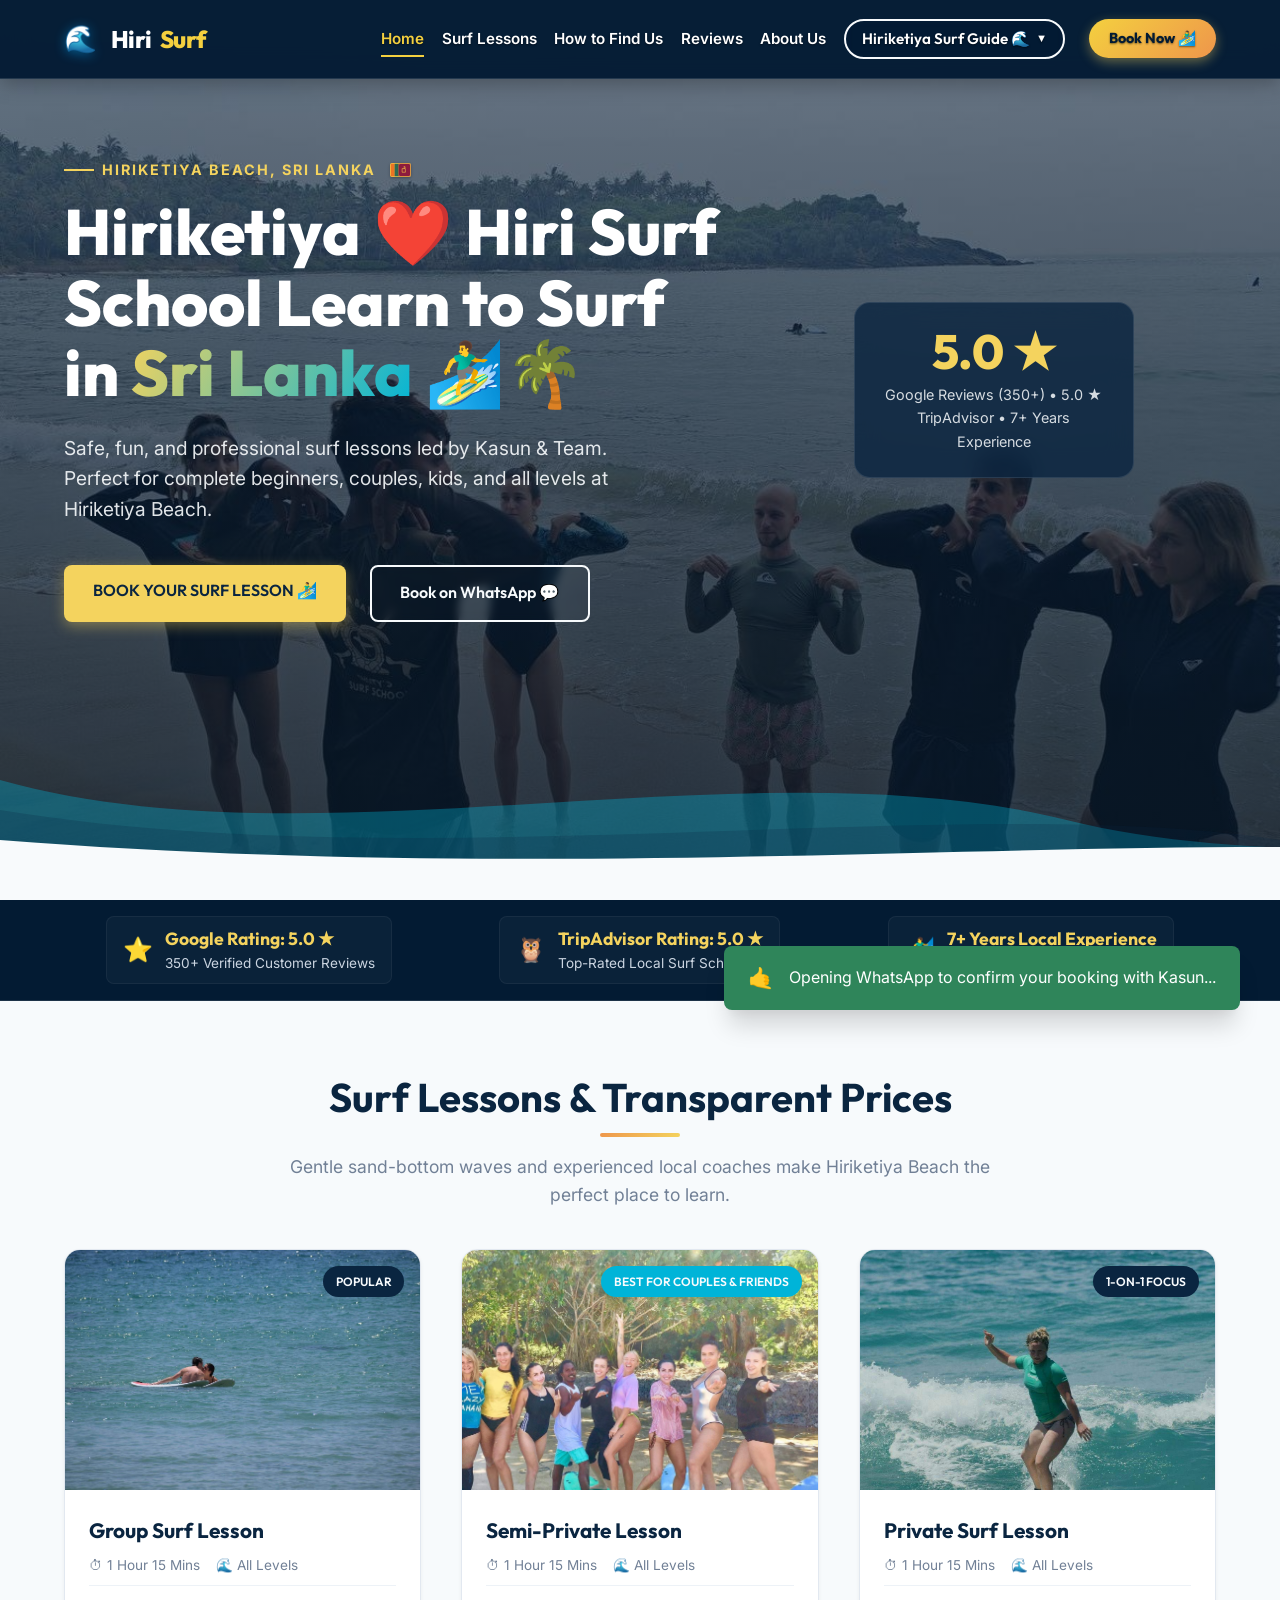
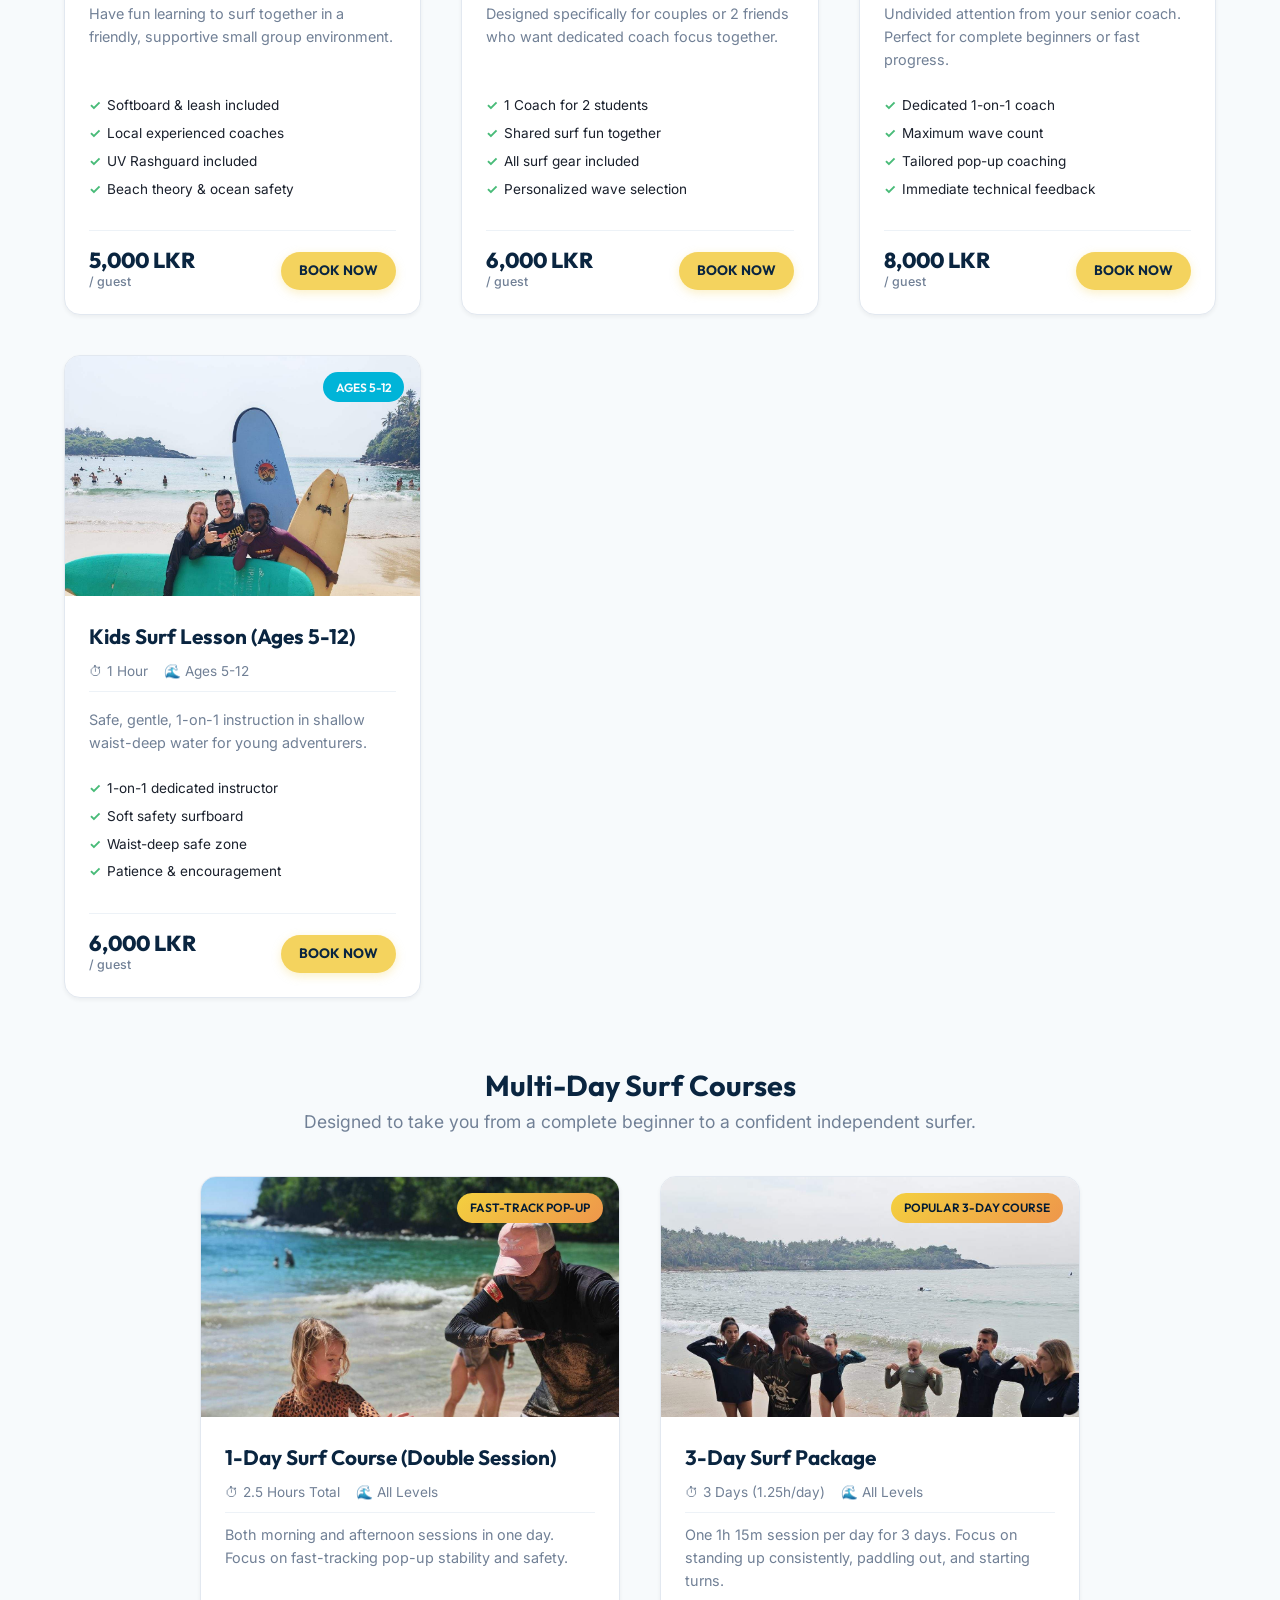
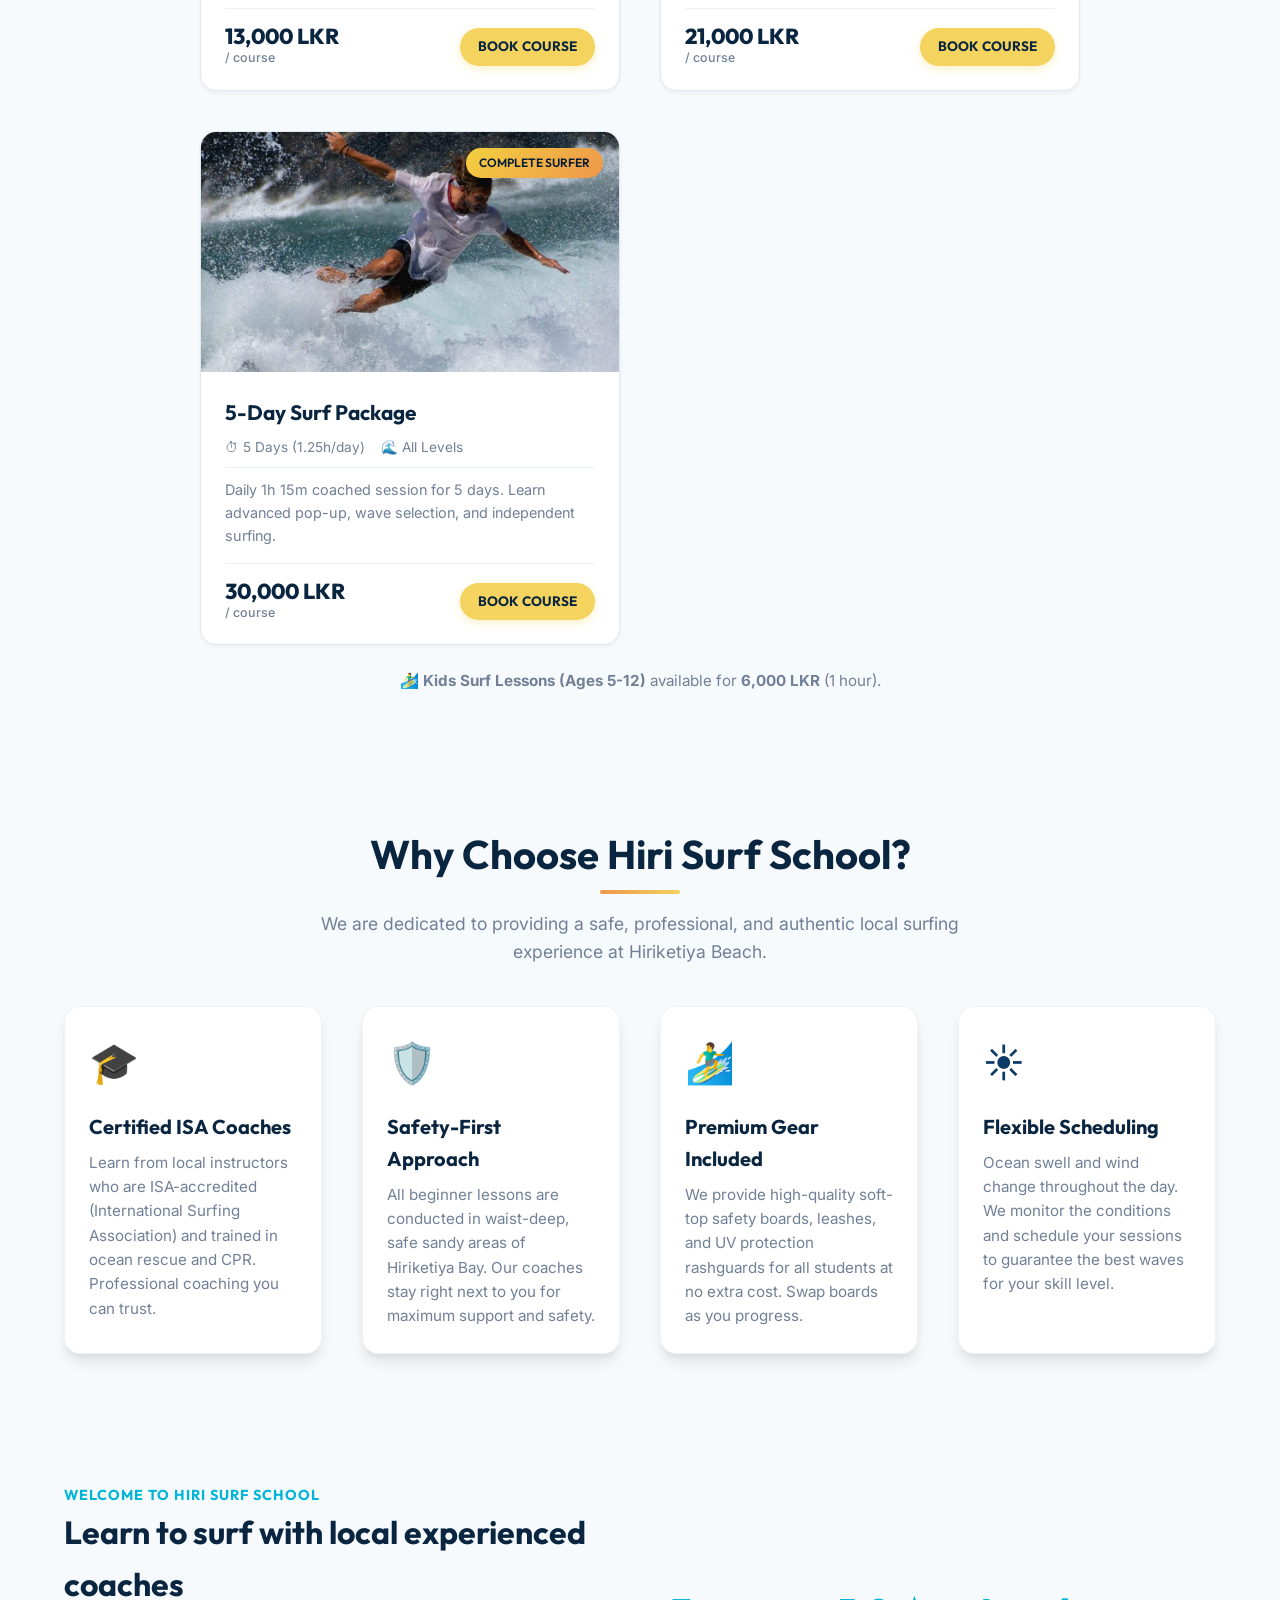
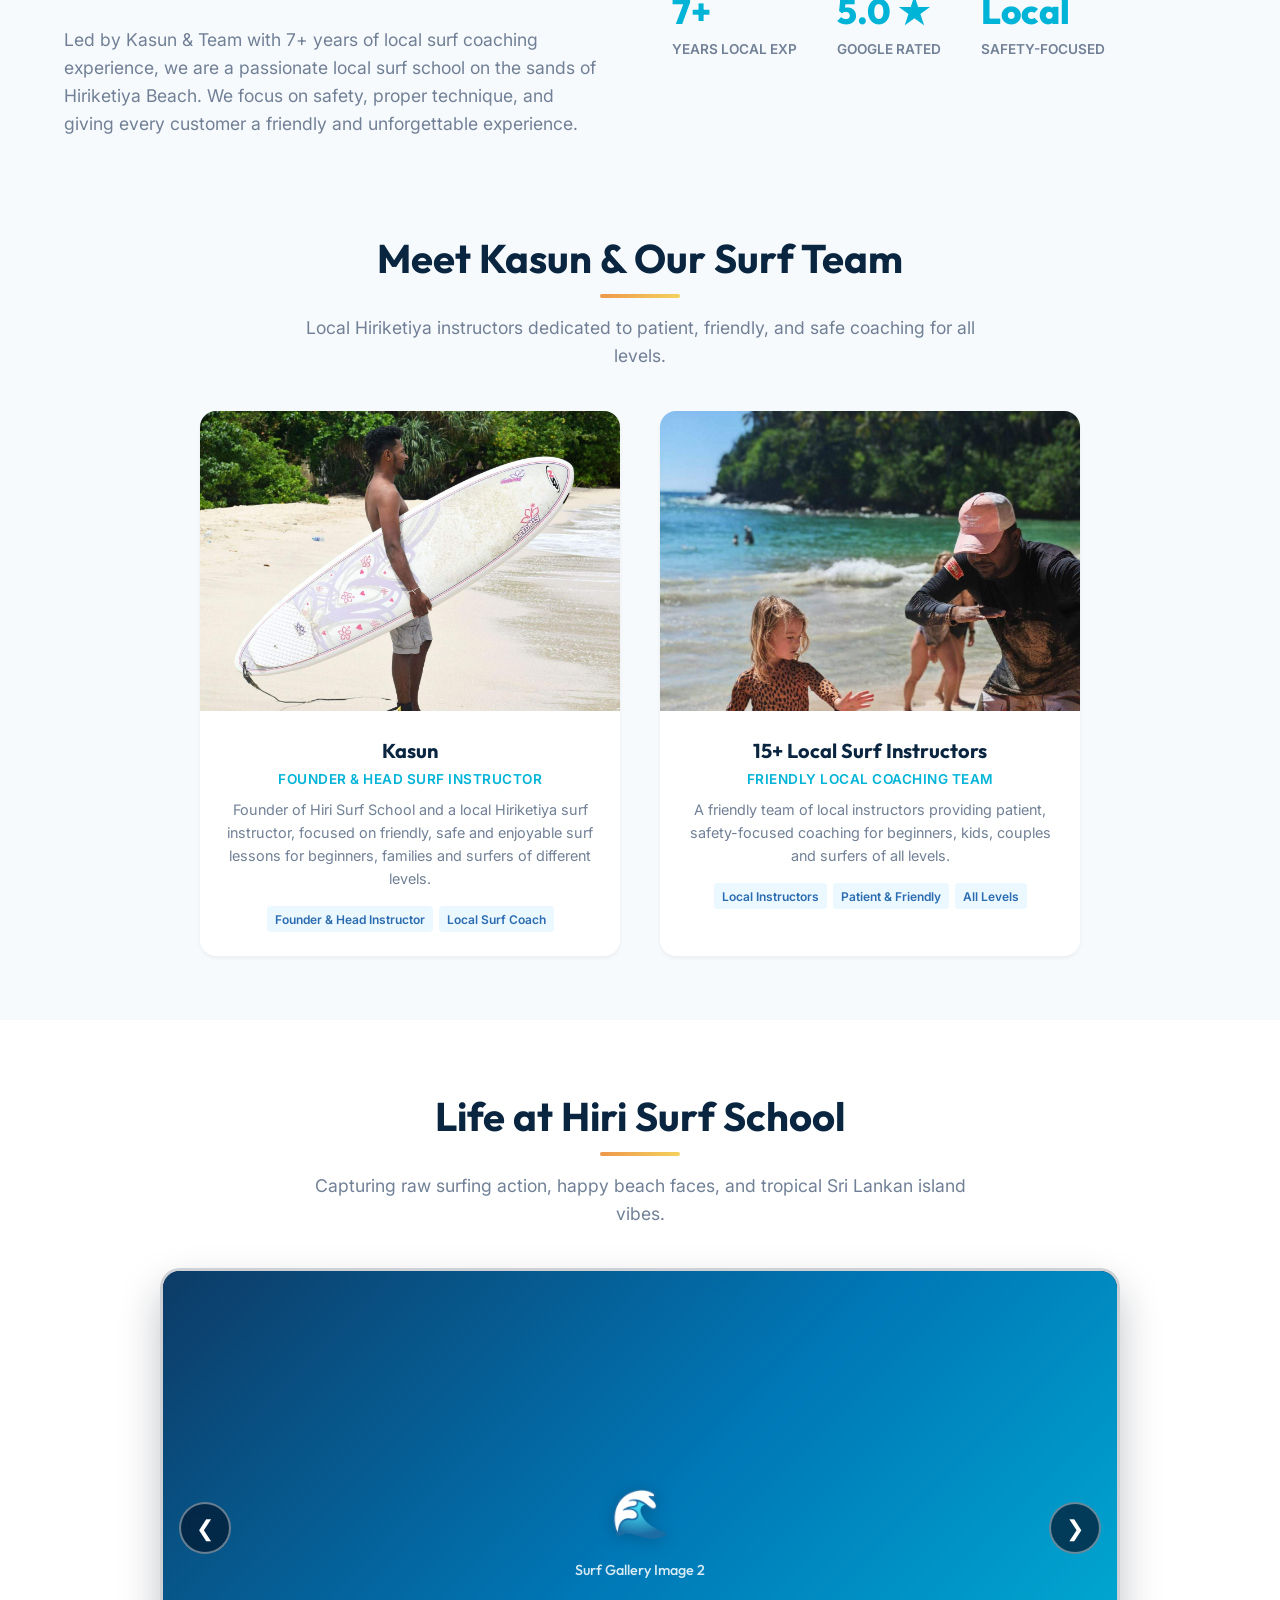
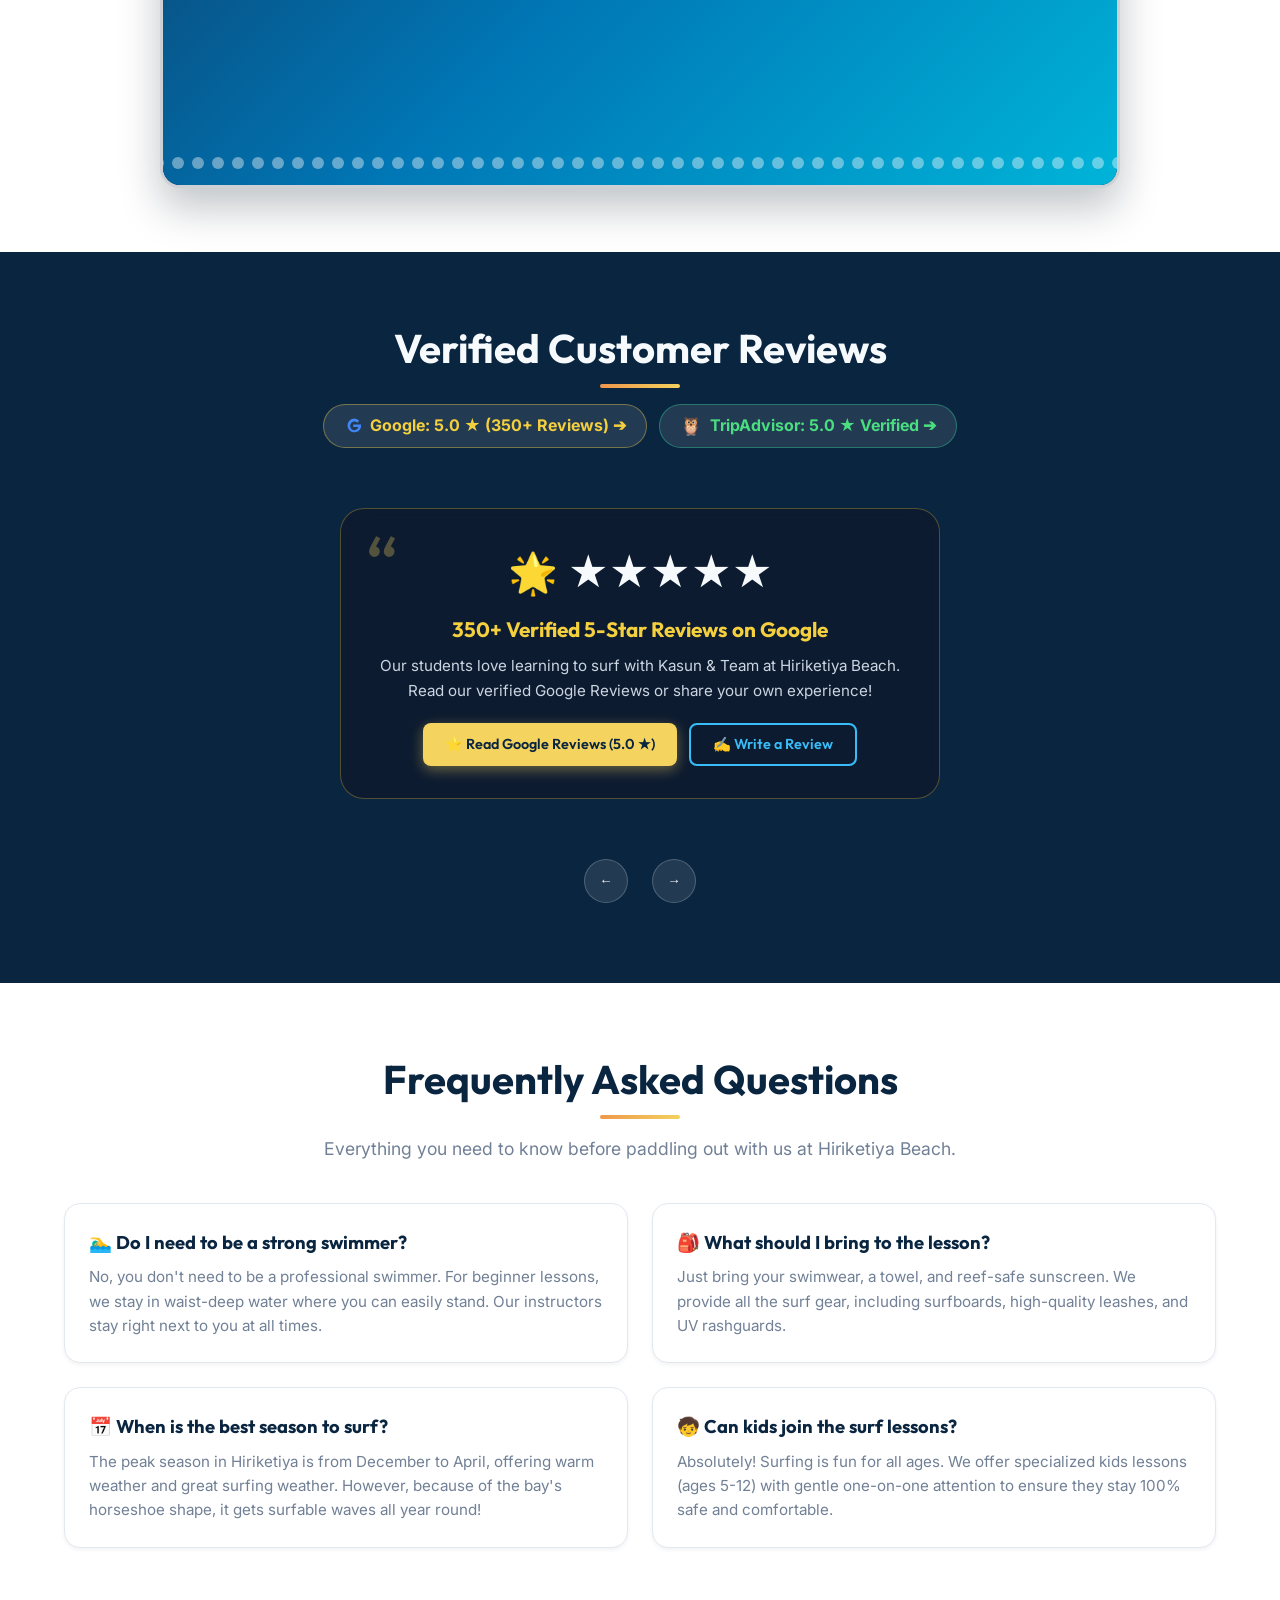
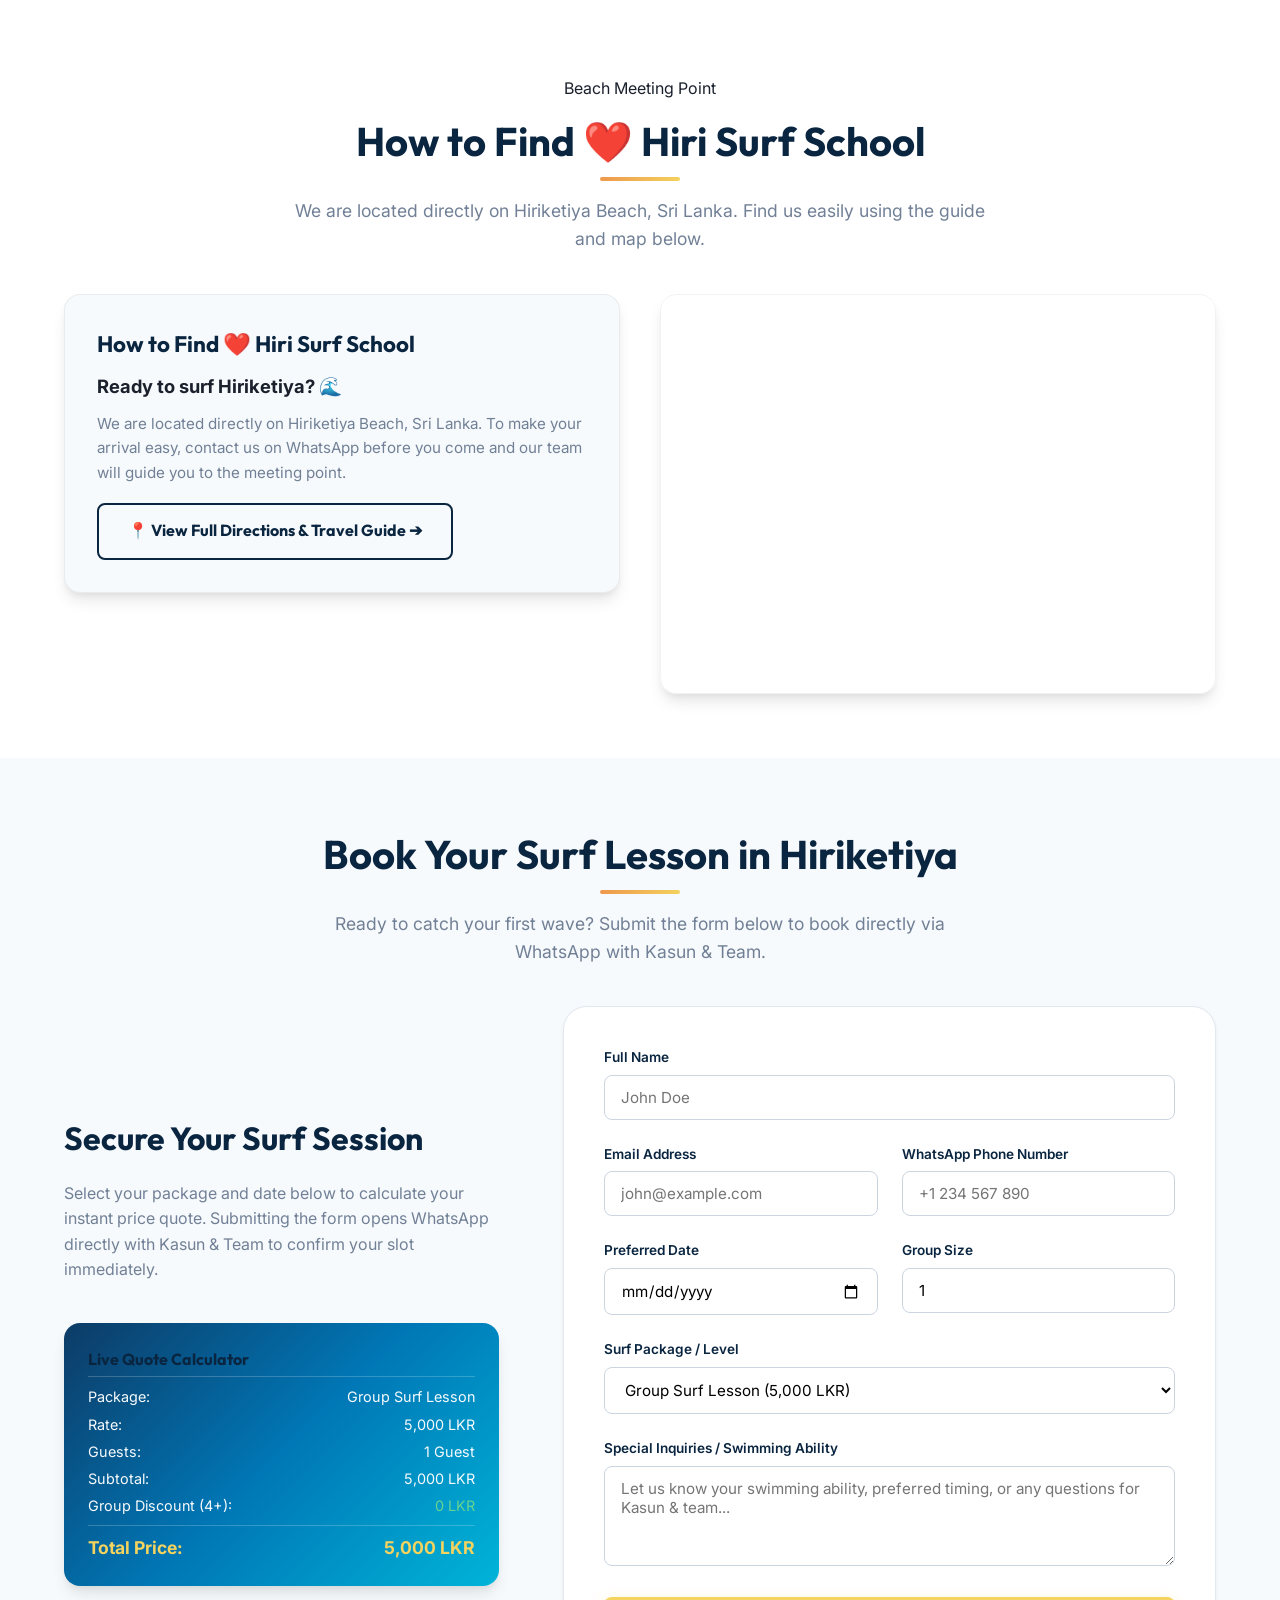
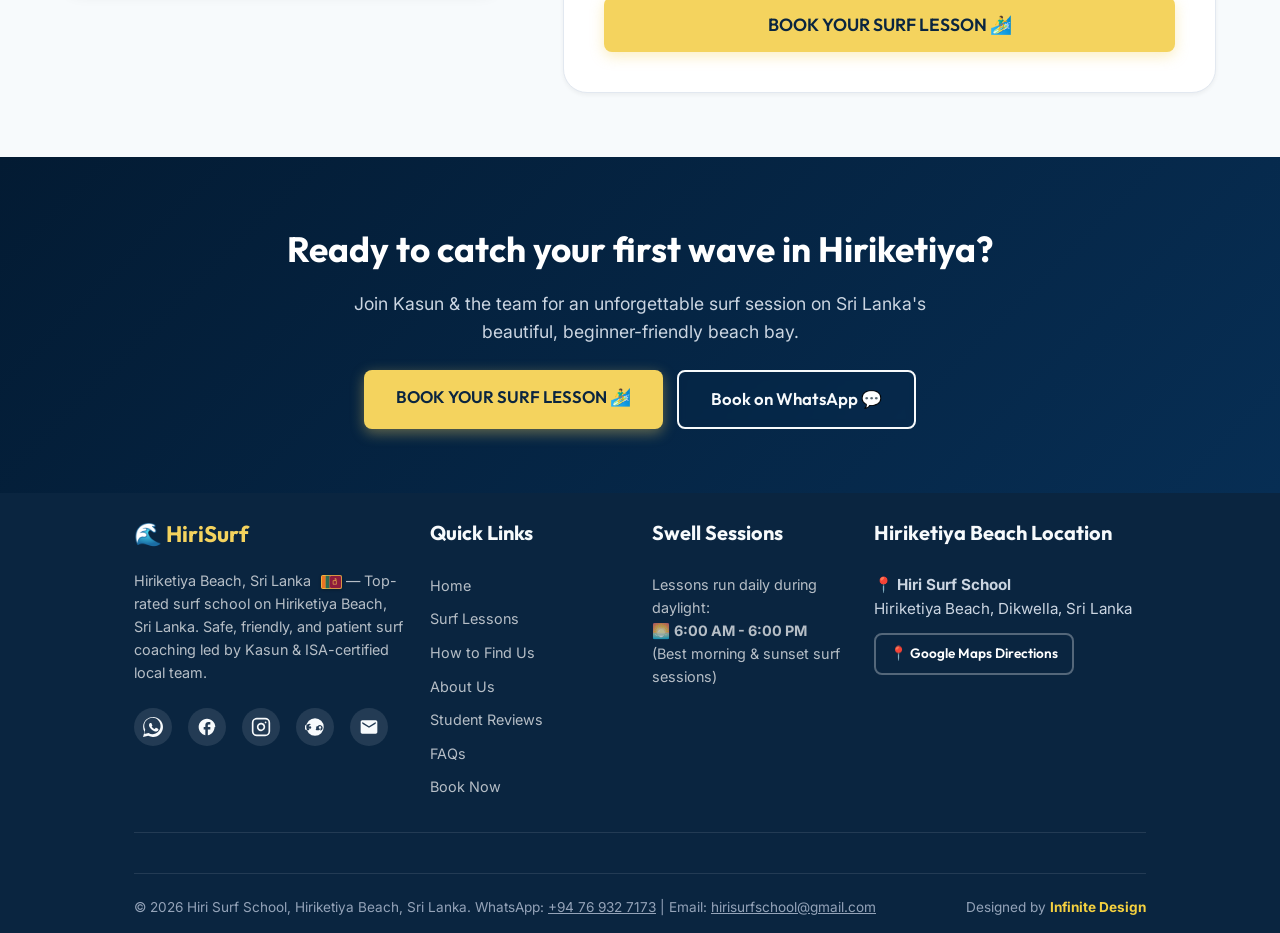
==== commit b265fdd3: "Remove redundant meeting point and booking text block from location section" ====
--- a/index.html
+++ b/index.html
@@ -933,50 +933,11 @@
                         We are located directly on Hiriketiya Beach, Sri Lanka. To make your arrival easy, contact us on WhatsApp before you come and our team will guide you to the meeting point.
                     </p>
                     
-                    <div style="background: rgba(245, 158, 11, 0.08); border-left: 4px solid var(--color-secondary); padding: 12px 16px; border-radius: 0 8px 8px 0; margin-bottom: 18px;">
-                        <p class="dyn-landmark-text" style="color: var(--color-primary-dark); font-size: 0.95rem; line-height: 1.6; margin: 0; font-weight: 600;">
-                            &ldquo;Look for the <strong>Hiri Surf School sign</strong> near the western corner of the bay, right where the sand meets the palm trees. Our team is always on the beach wearing our official rashguards.&rdquo;
-                        </p>
-                    </div>
-                    
-                    <div style="display: flex; flex-direction: column; gap: 14px; margin-bottom: 16px;">
-                        <div style="display: flex; align-items: flex-start; gap: 12px;">
-                            <span style="font-size: 1.5rem; line-height: 1;">📍</span>
-                            <div>
-                                <h4 style="margin: 0; font-size: 1rem; color: var(--color-primary);">Meeting Point</h4>
-                                <p style="margin: 2px 0 0 0; font-size: 0.95rem; font-weight: 700; color: var(--color-primary-dark);">
-                                    <a href="https://www.google.com/maps/place/Hiriketiya+%E2%9D%A4%EF%B8%8FHiri+Surf+School+Sri+Lanka+-+Your+Best+Surf+School+In+Sri+Lanka/@5.9624251,80.7070013,17z/data=!3m1!4b1!4m6!3m5!1s0x3ae1378e05cca8b7:0xa53b5578f39e3e84!8m2!3d5.9624251!4d80.7070013!16s%2Fg%2F11h52qpf89" id="dynMeetingLocationLink" class="dyn-google-link" target="_blank" style="color: var(--color-primary-light); text-decoration: underline;">
-                                        <span id="dynMeetingLocationText">Hiriketiya Beach, Sri Lanka</span>
-                                    </a>
-                                </p>
-                            </div>
-                        </div>
-
-                        <div style="display: flex; align-items: flex-start; gap: 12px;">
-                            <span style="font-size: 1.5rem; line-height: 1;">📲</span>
-                            <div>
-                                <h4 style="margin: 0; font-size: 1rem; color: var(--color-primary);">Book Your Surf Lesson</h4>
-                                <p style="margin: 2px 0 0 0; font-size: 0.92rem; color: var(--color-text-muted);">
-                                    WhatsApp us before arriving:<br>
-                                    <a href="https://wa.me/94769327173?text=Hi%20Kasun!%20I%20want%20to%20book%20a%20surf%20lesson%20at%20Hiriketiya%20Beach." target="_blank" class="dyn-wa-link" style="color: #25D366; font-weight: 800; font-size: 1.15rem; text-decoration: underline;">
-                                        <span class="dyn-wa-text">+94 76 932 7173</span>
-                                    </a>
-                                </p>
-                            </div>
-                        </div>
-                    </div>
-
-                    <p style="font-size: 0.88rem; color: #64748b; margin-bottom: 14px; line-height: 1.5;">
-                        <em class="dyn-booking-note">We recommend booking in advance to secure your preferred lesson time, especially during busy days.</em>
-                    </p>
-
-                    <div style="background: rgba(3, 27, 51, 0.04); border: 1px solid rgba(3, 27, 51, 0.08); padding: 12px 16px; border-radius: 8px; margin-bottom: 18px; font-weight: 700; color: var(--color-primary-dark); font-size: 0.95rem;">
-                        🏄‍♂️ Book your lesson today and get ready to surf Hiriketiya!
-                    </div>
-
-                    <a href="https://wa.me/94769327173?text=Hi%20Kasun!%20I%20want%20to%20book%20a%20surf%20lesson%20at%20Hiriketiya%20Beach." target="_blank" class="btn btn-primary dyn-wa-link" style="width: 100%; text-align: center; background: #25D366; border: none; font-weight: 800; font-size: 1rem; padding: 12px 20px; display: block;">
-                        💬 WhatsApp Us Before Arriving (<span class="dyn-wa-text">+94 76 932 7173</span>)
-                    </a>
+                    <div style="margin-top: 18px;">
+                        <a href="location.html" class="btn btn-outline" style="border-color: var(--color-primary); color: var(--color-primary); font-weight: 700; display: inline-flex; align-items: center; gap: 8px;">
+                            📍 View Full Directions &amp; Travel Guide ➔
+                        </a>
+                    </div>
                 </div>
                 
                 <div class="map-container" style="height: 400px; border-radius: var(--border-radius-md); overflow: hidden; box-shadow: var(--shadow-md); border: 1px solid rgba(0,0,0,0.05);">
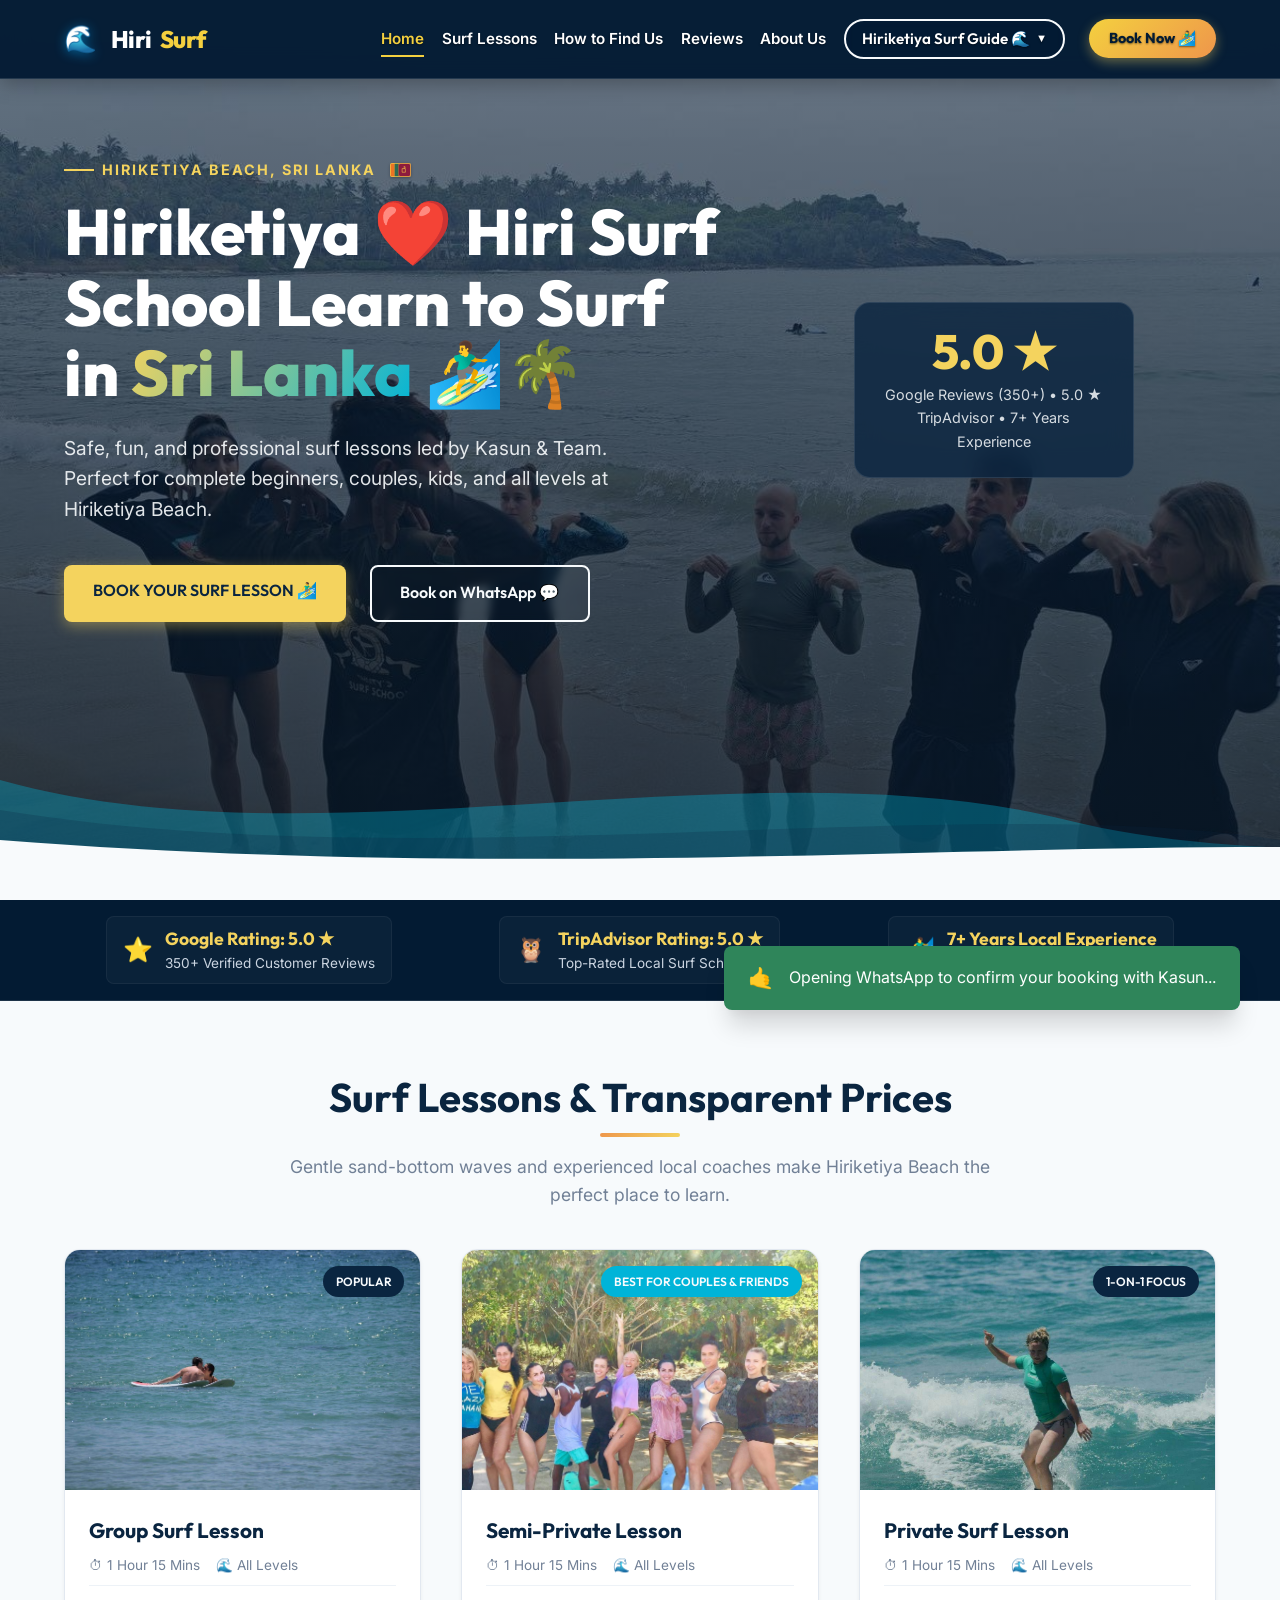
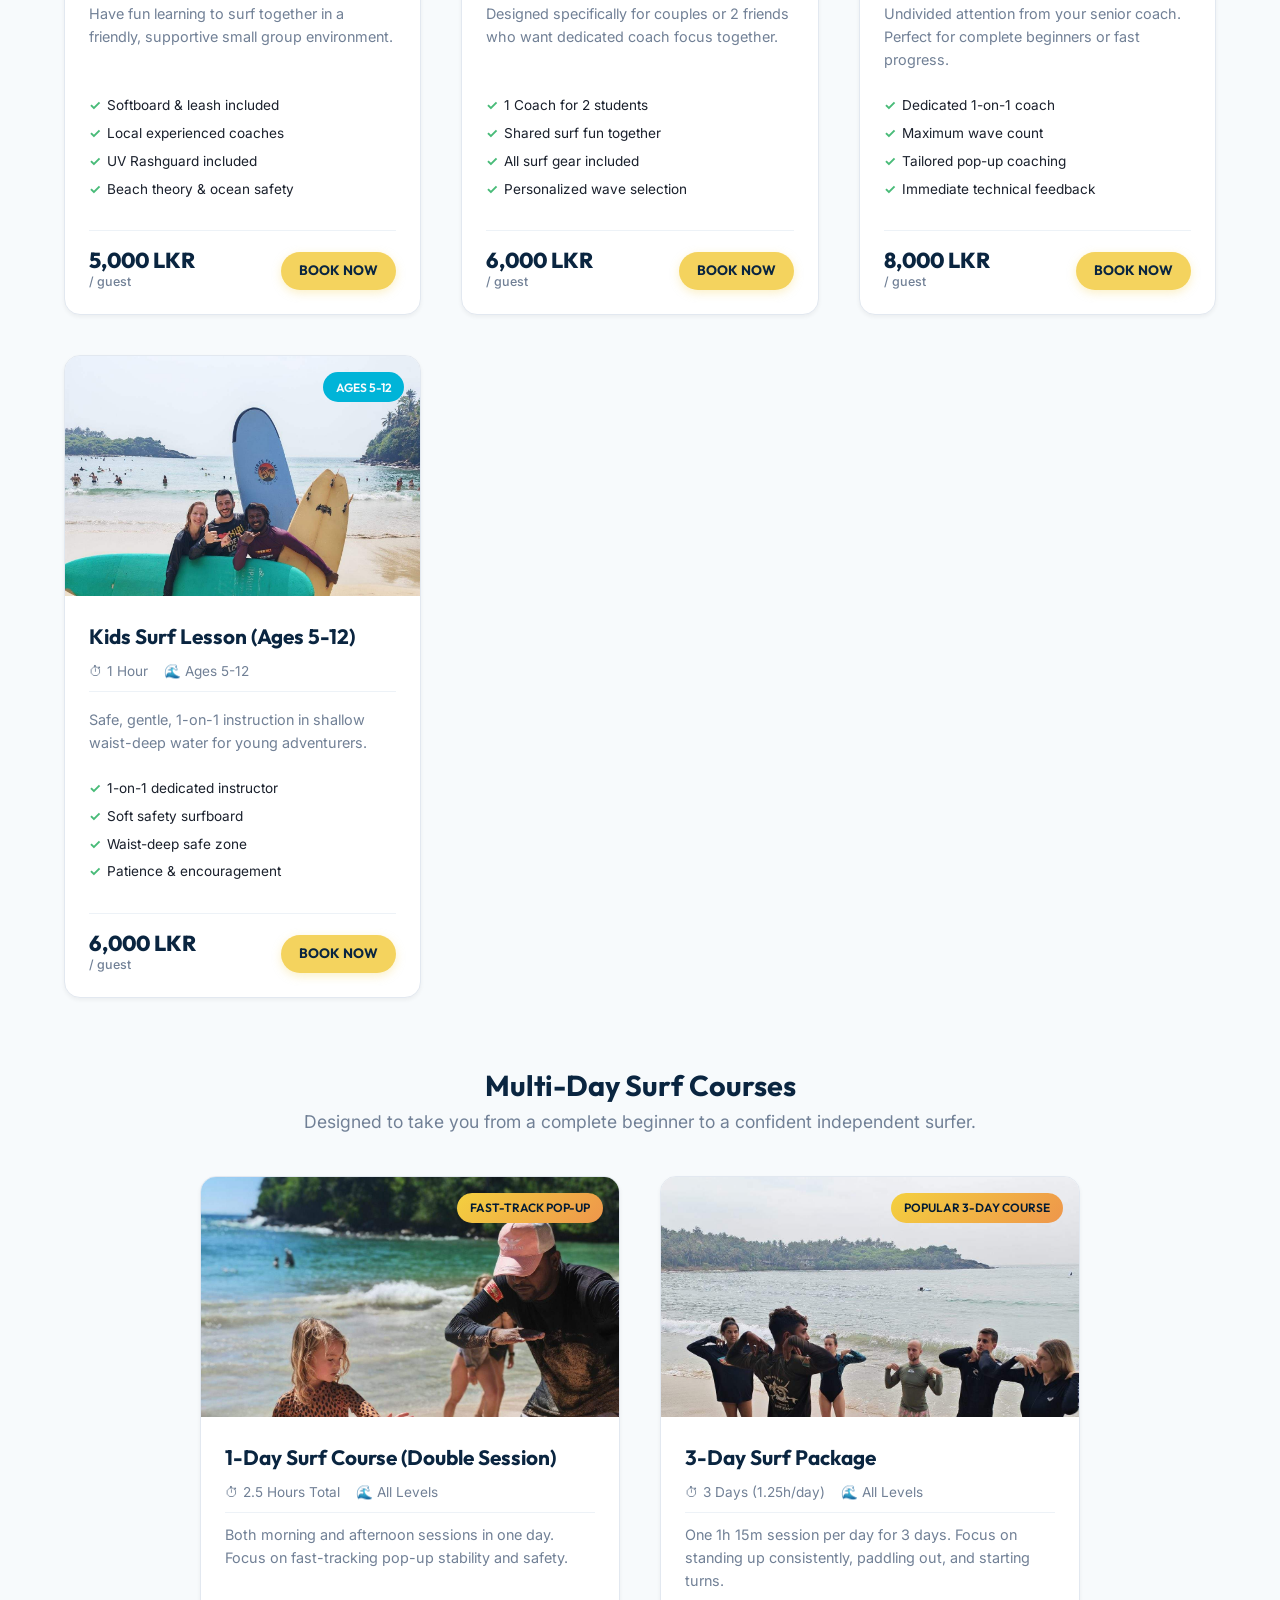
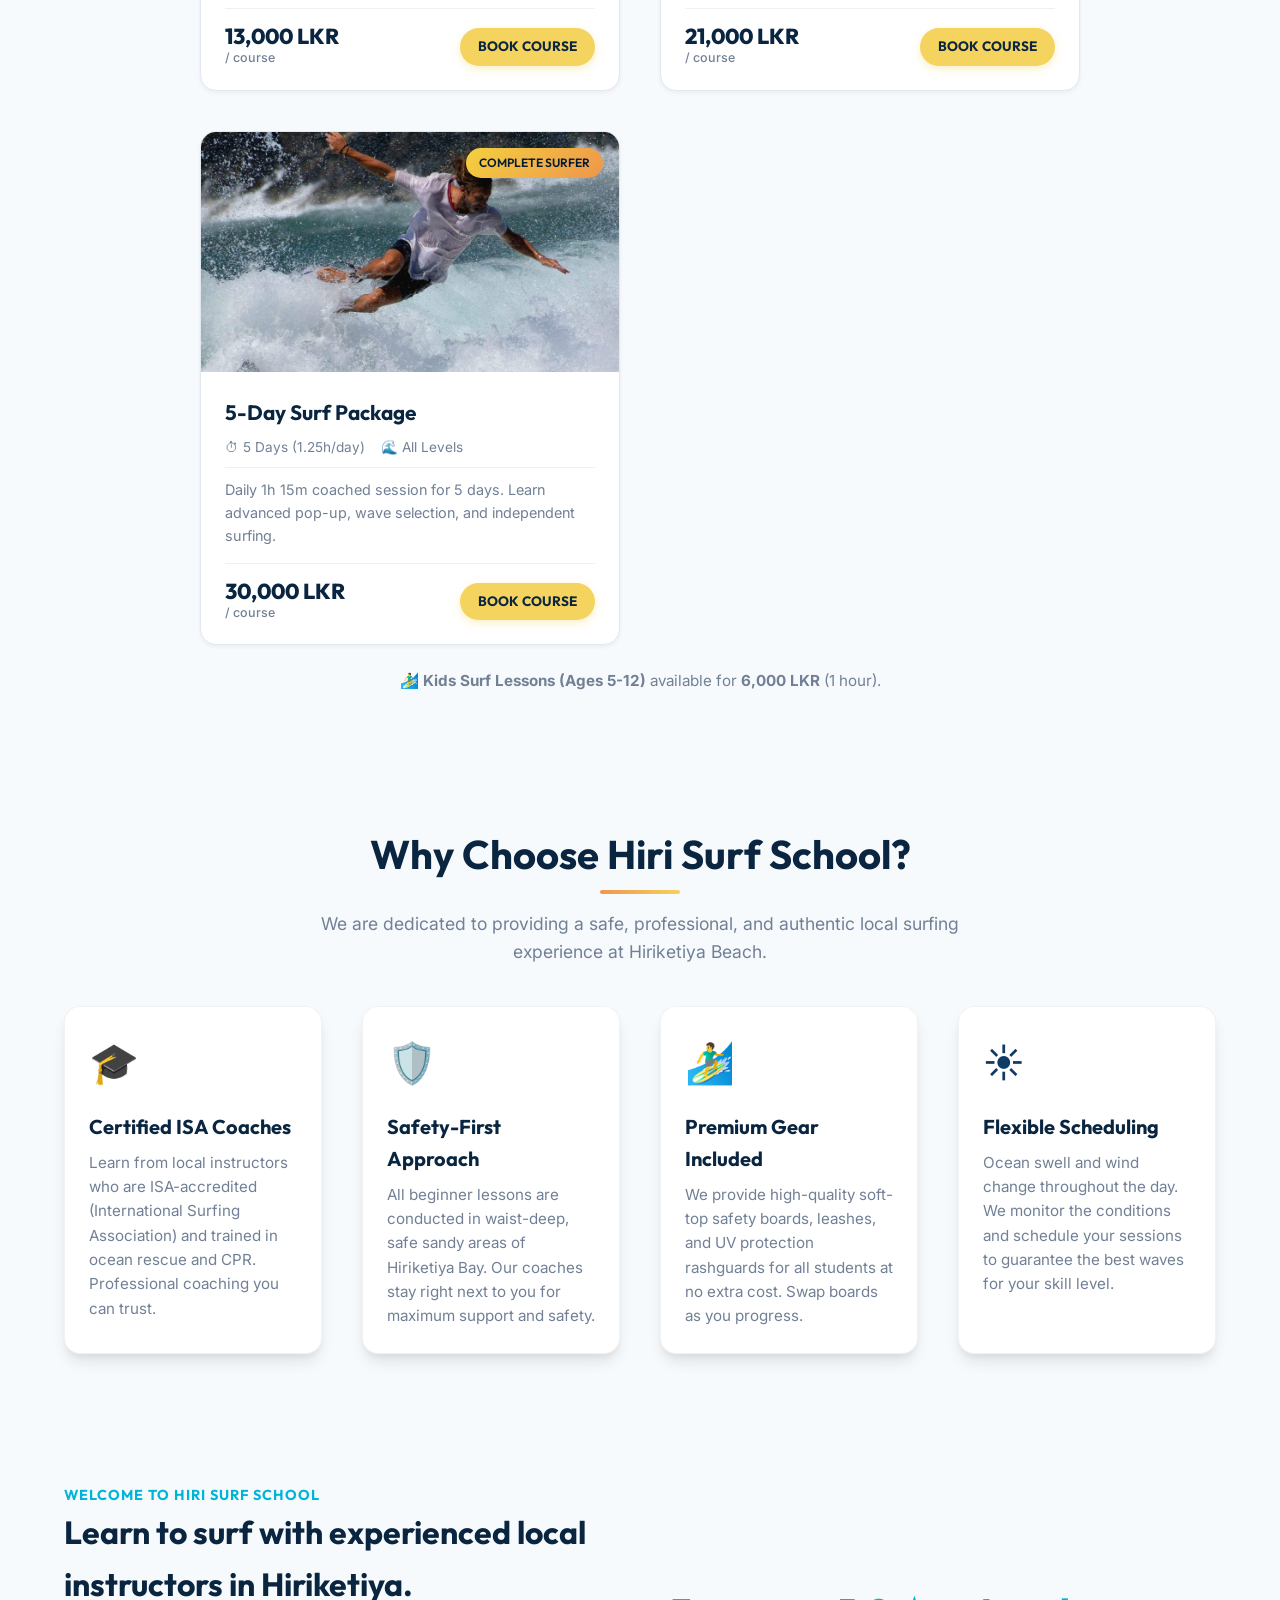
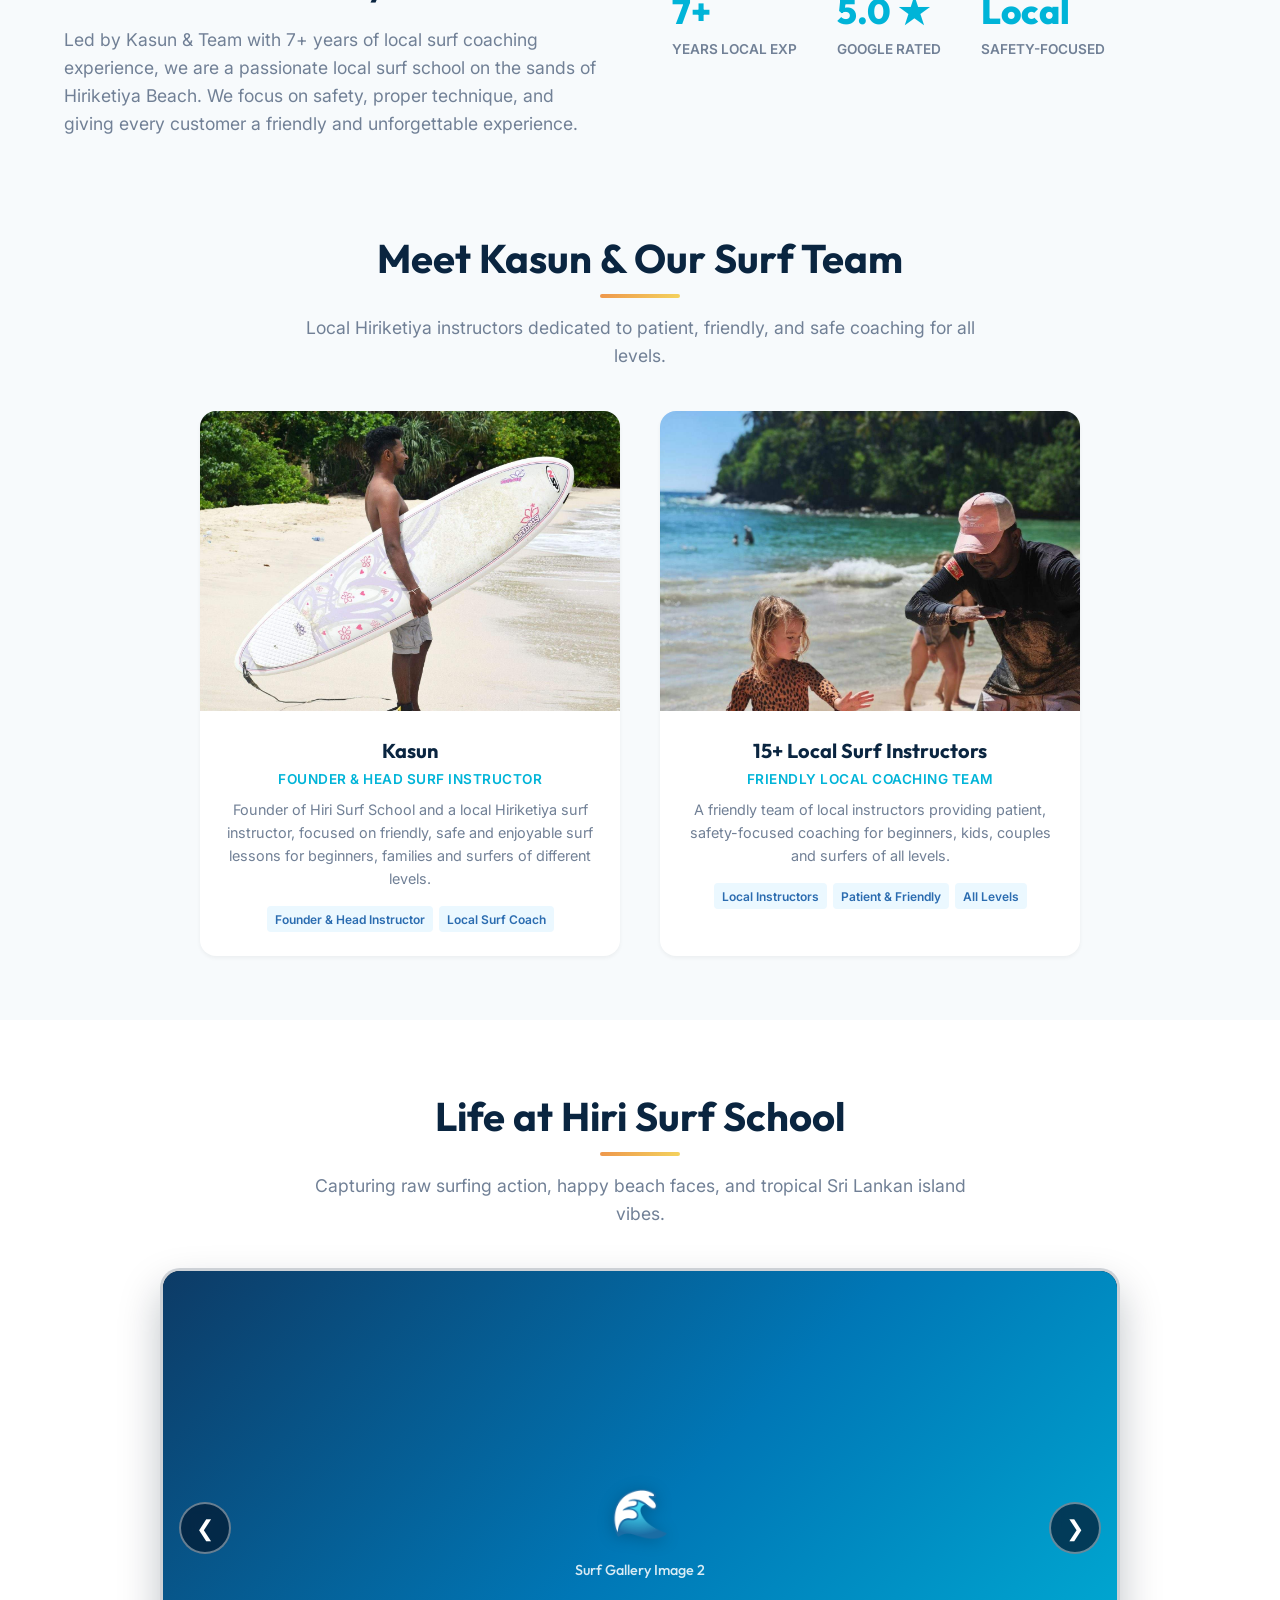
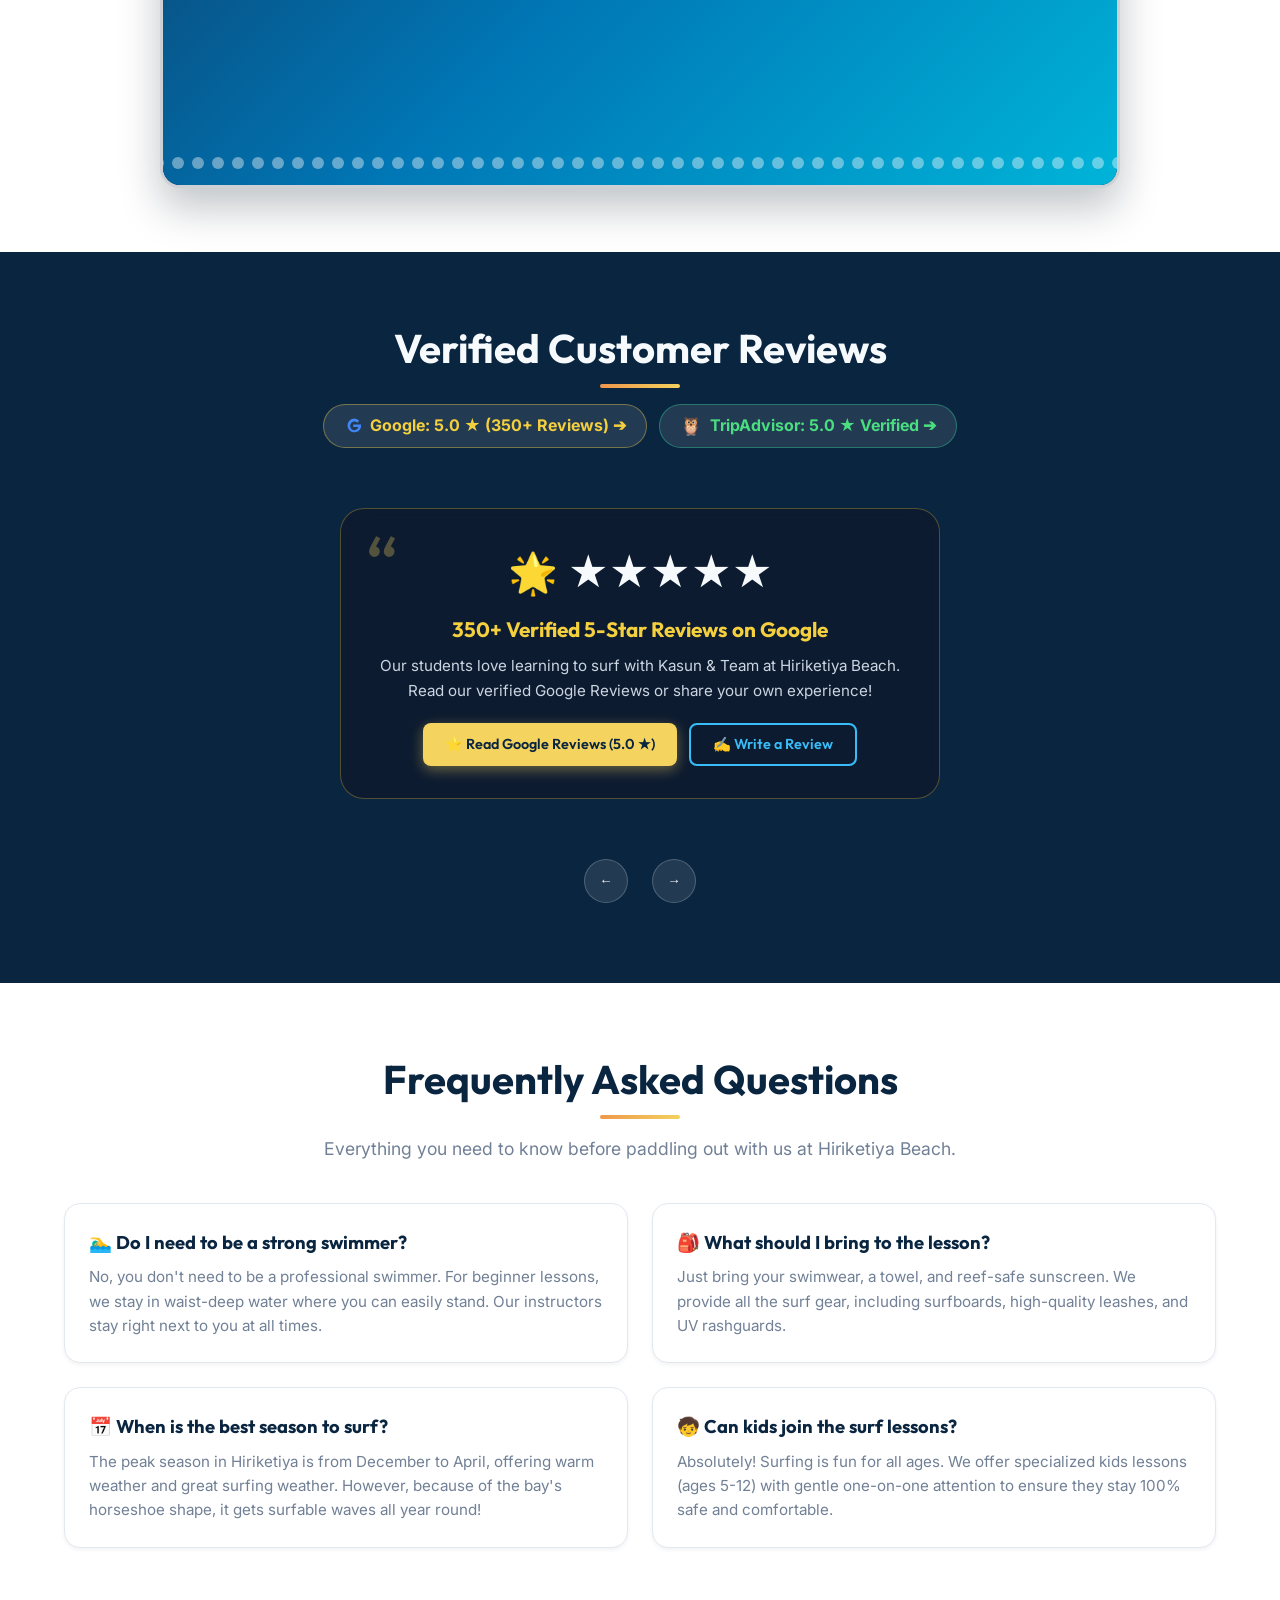
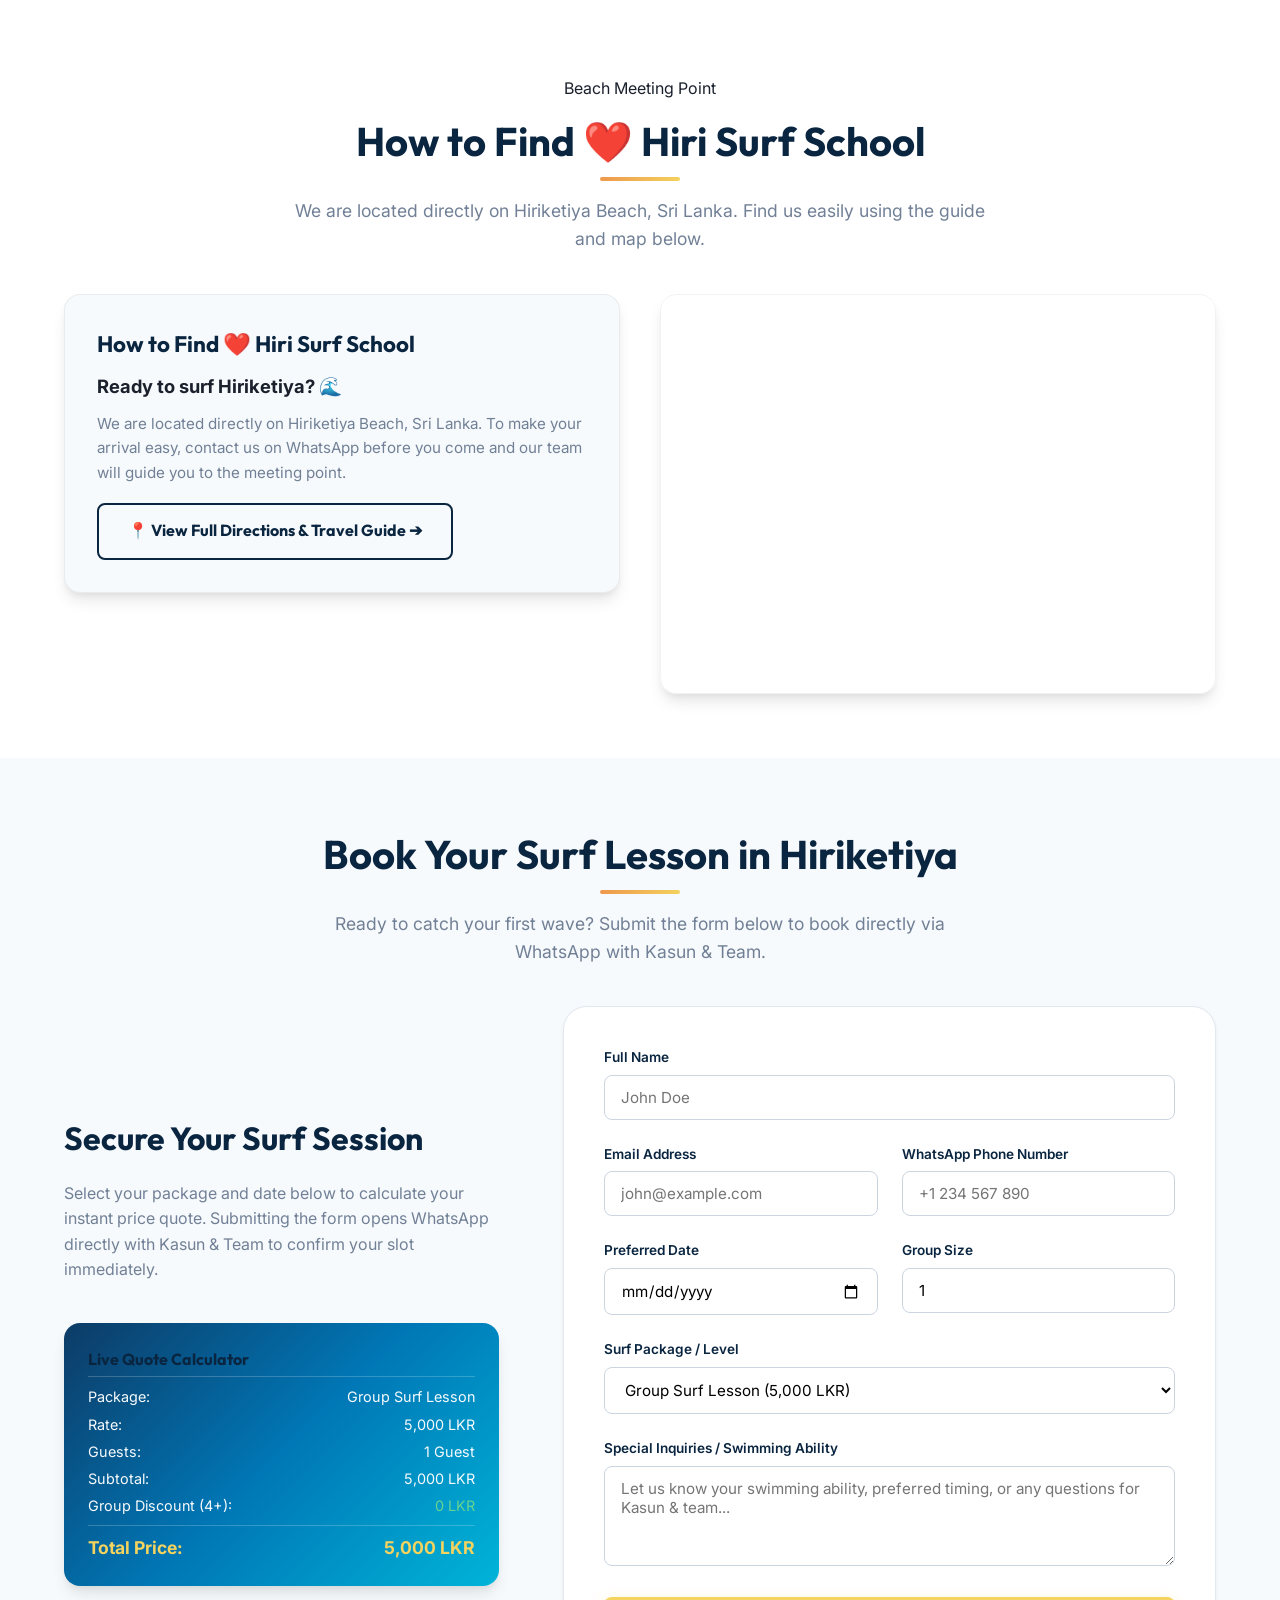
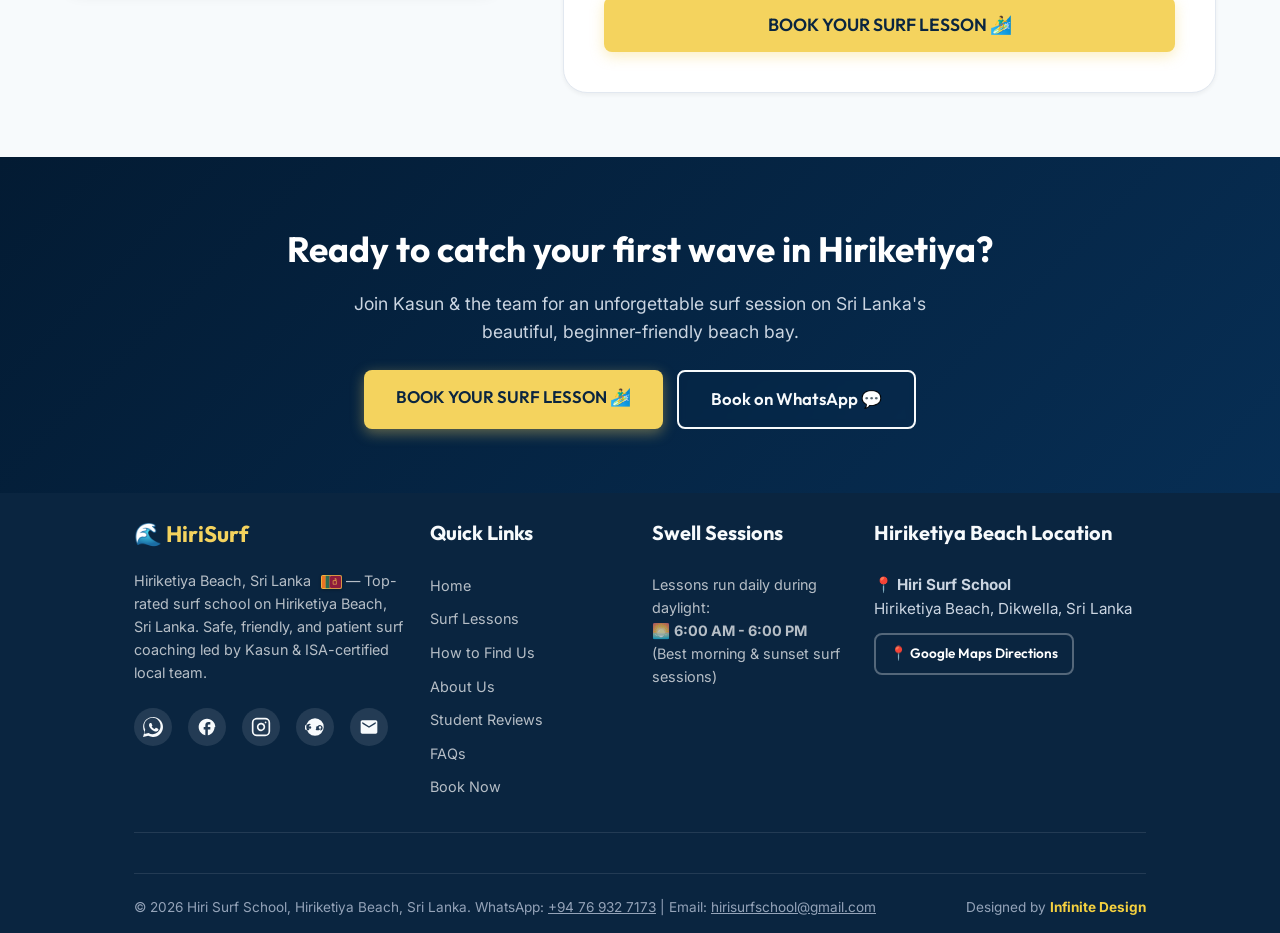
==== commit dbacb70e: "Update homepage sentence to 'Learn to surf with experienced local instructors in Hiriketiya.'" ====
--- a/index.html
+++ b/index.html
@@ -729,7 +729,7 @@
             <div class="about-intro">
                 <div>
                     <span class="showcase-tag" id="dynAboutTag">Welcome to Hiri Surf School</span>
-                    <h2 class="about-intro-title" id="dynAboutTitle">Conquer waves with local certified guides</h2>
+                    <h2 class="about-intro-title" id="dynAboutTitle">Learn to surf with experienced local instructors in Hiriketiya.</h2>
                     <p class="about-intro-desc" id="dynAboutDesc">Led by <strong>Kasun &amp; Team</strong>, we are a passionate local surf school dedicated to sharing the joy of surfing with visitors from all around the world. At Hiri Surf School, we believe surfing is not only about standing on a board—it is about building confidence, enjoying the ocean, and creating unforgettable memories.</p>
                 </div>
                 <div class="about-stats">
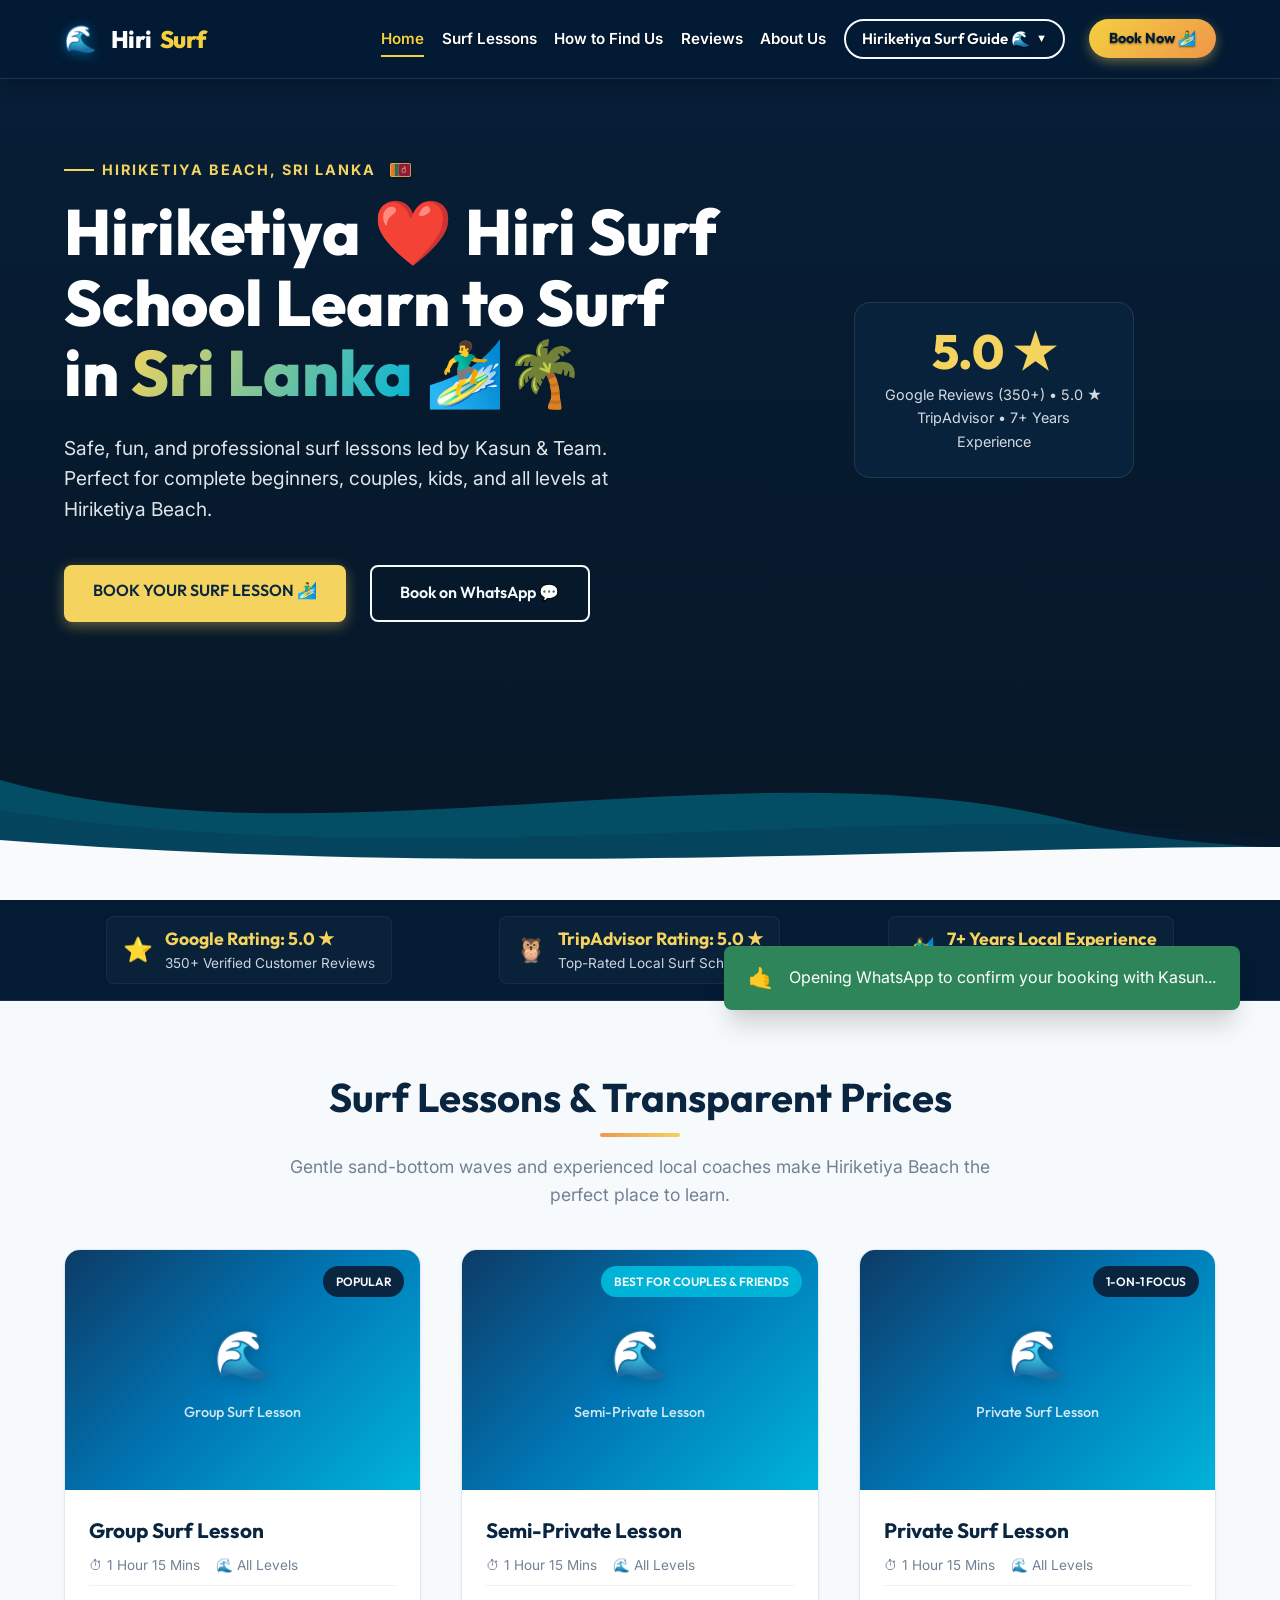
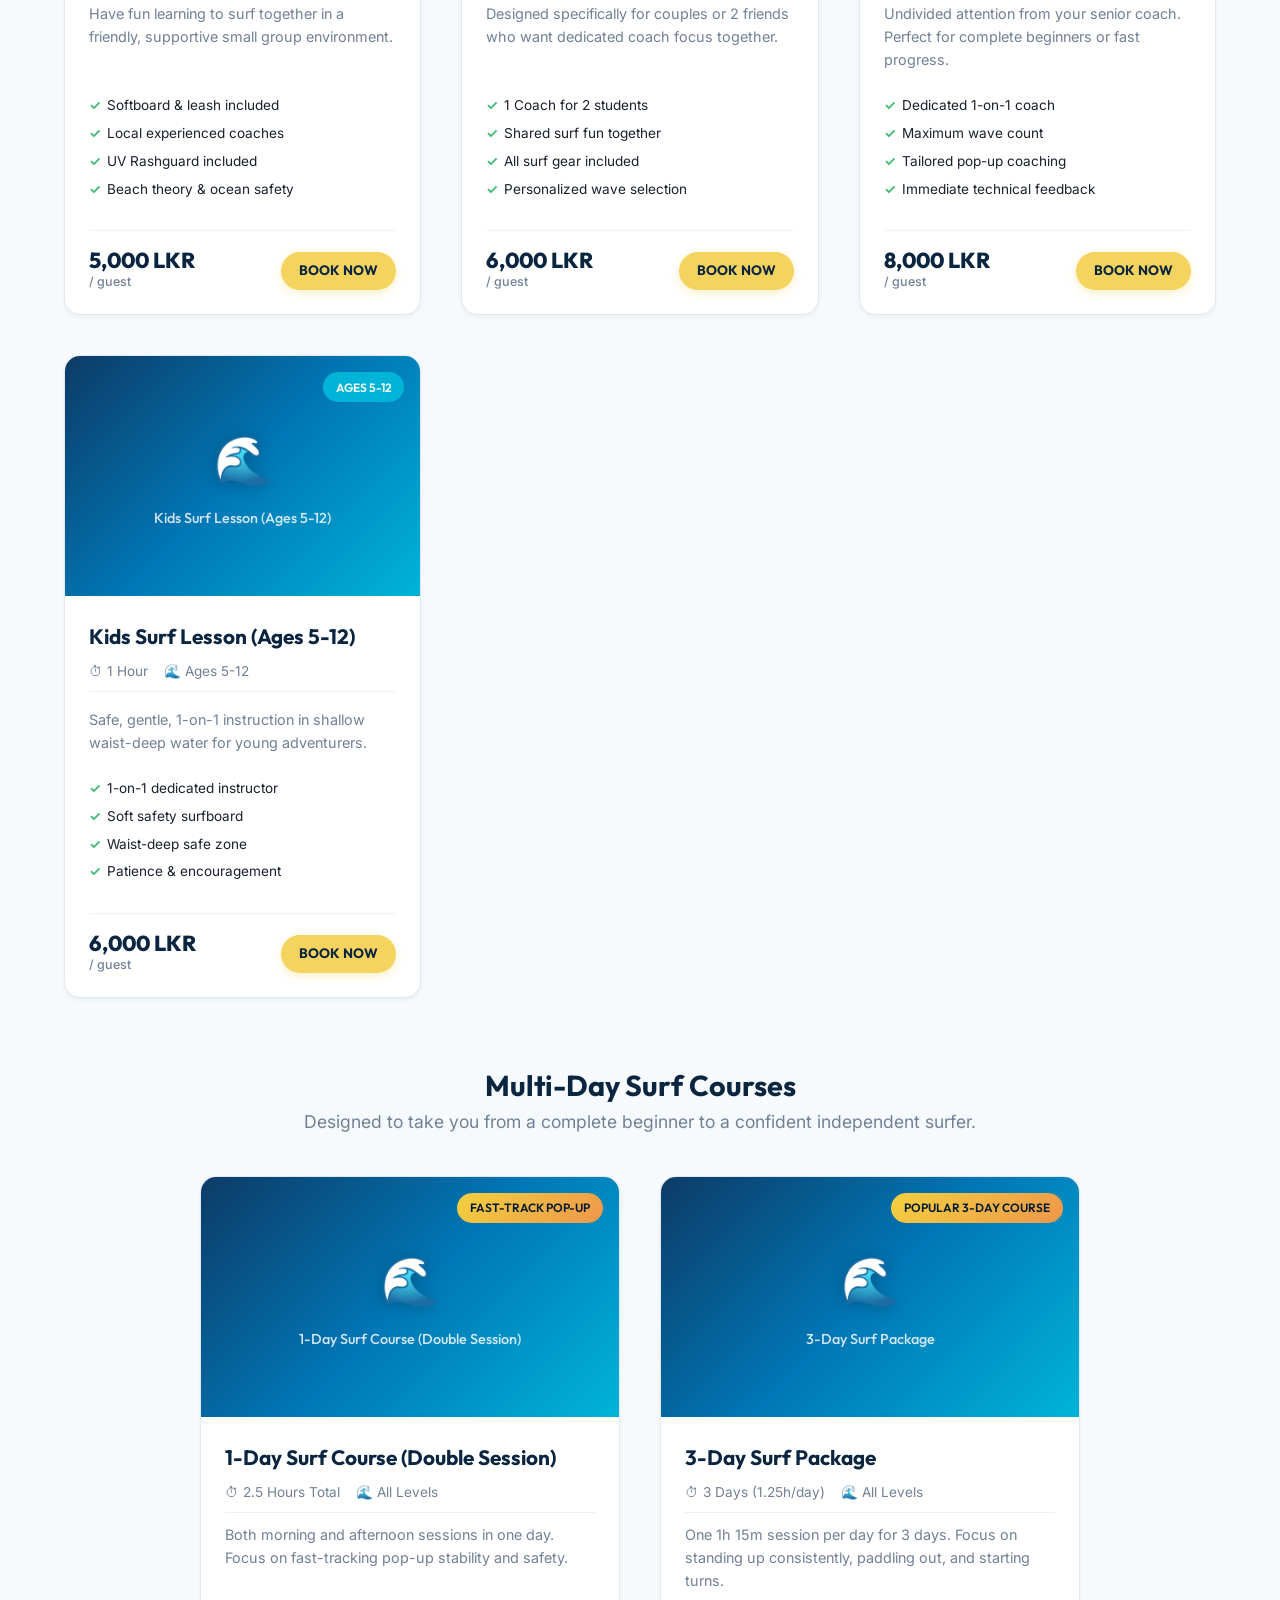
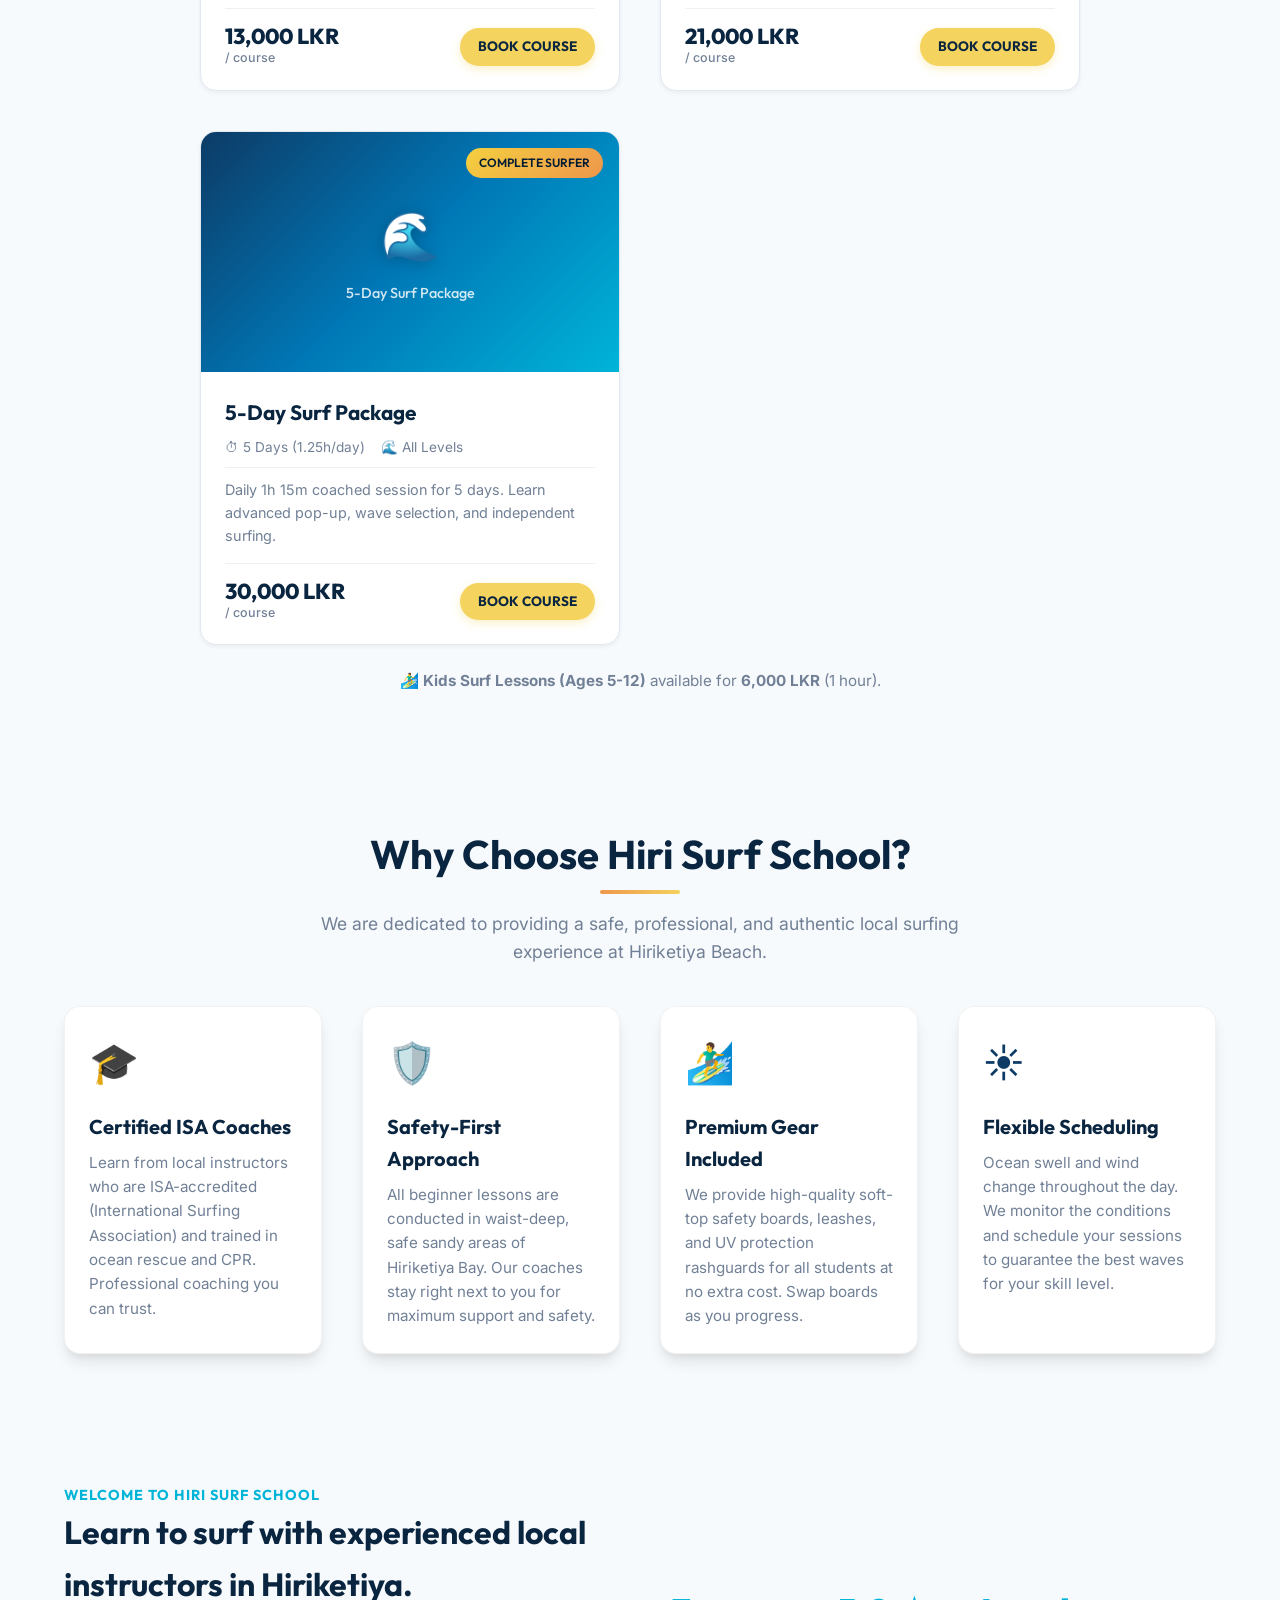
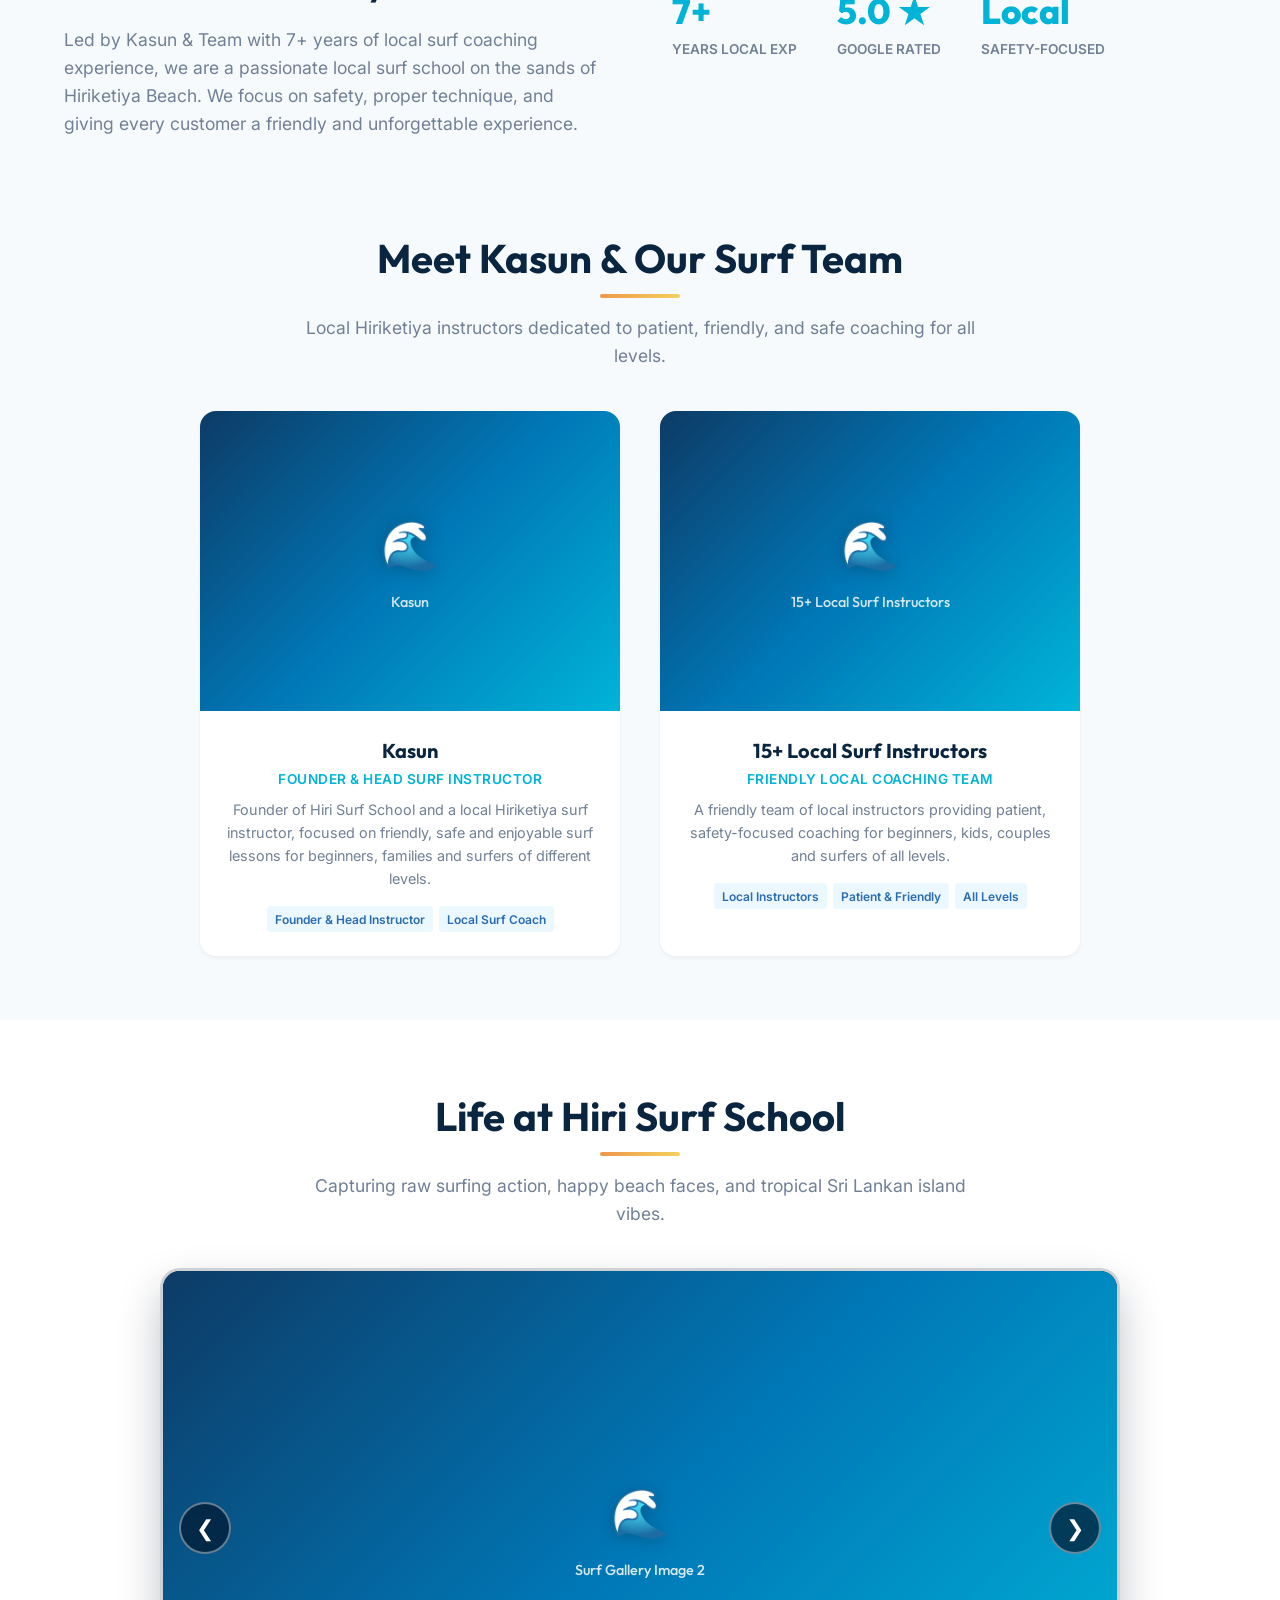
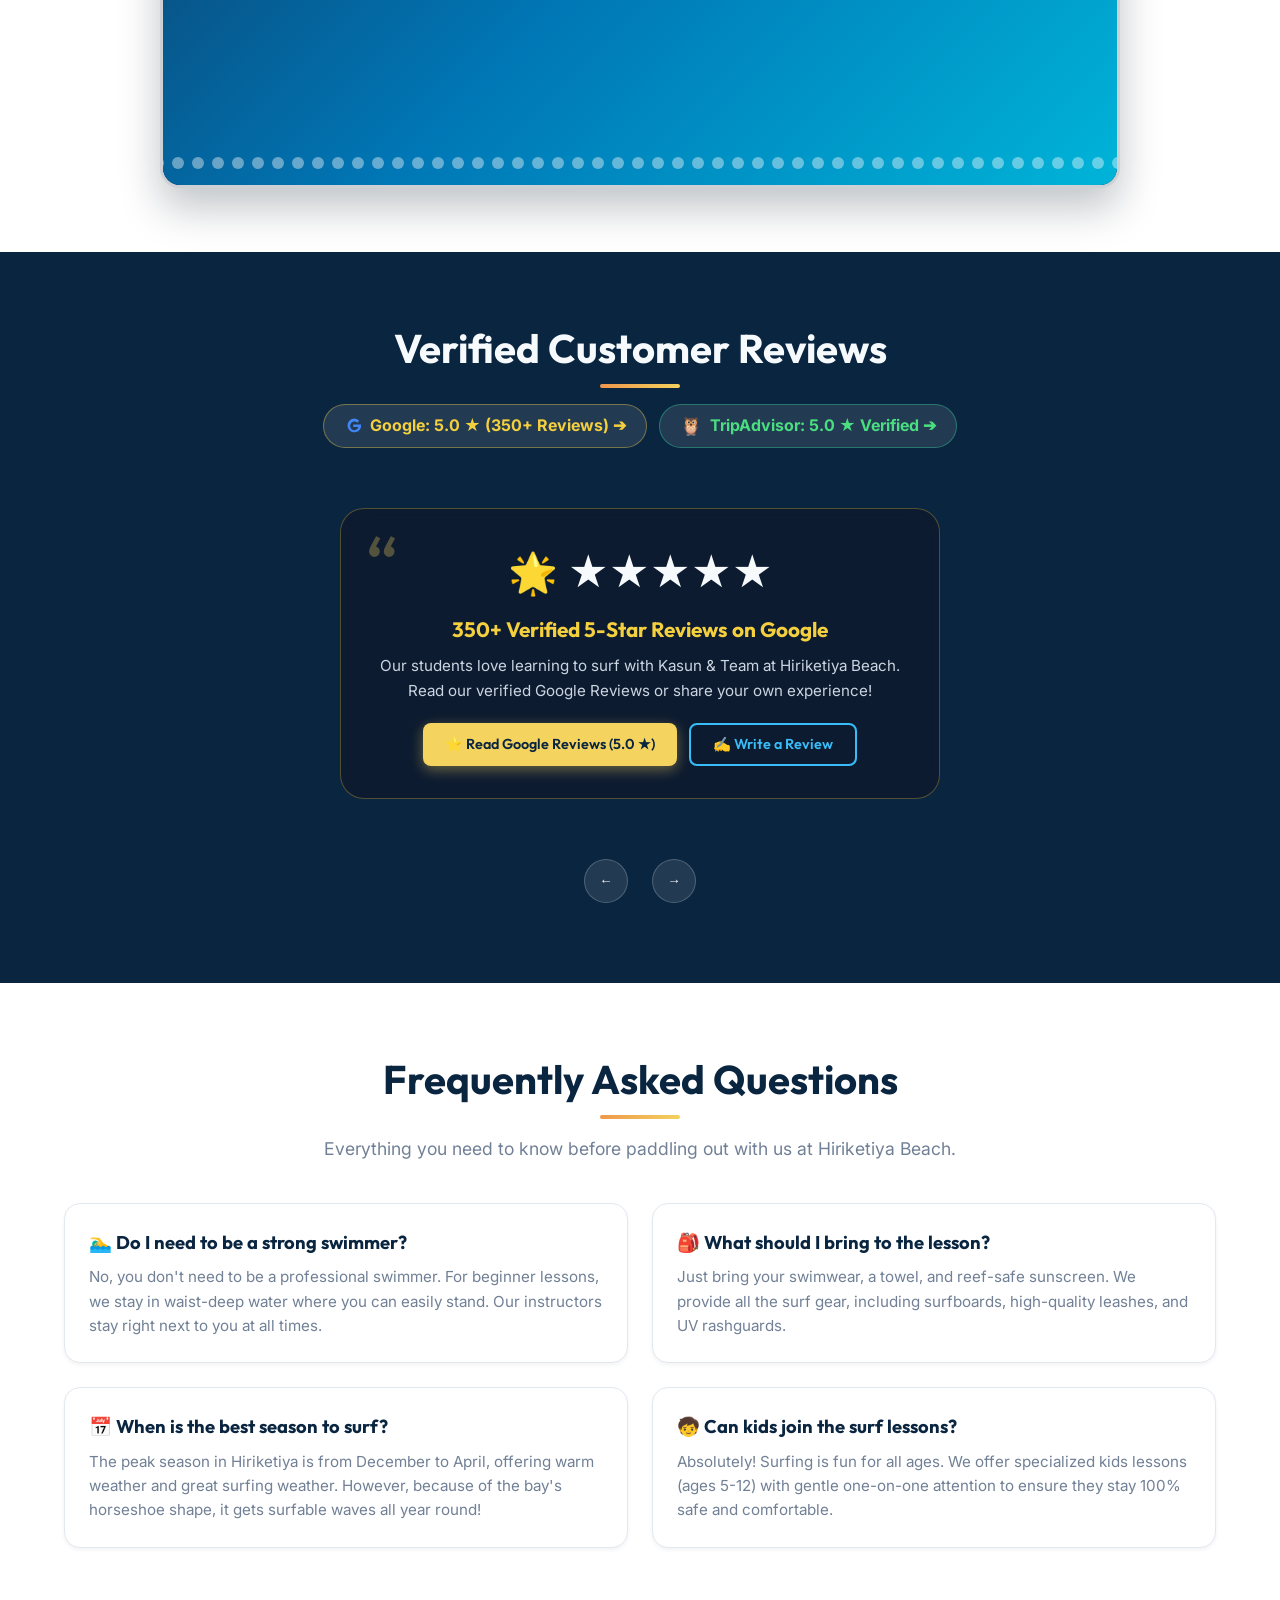
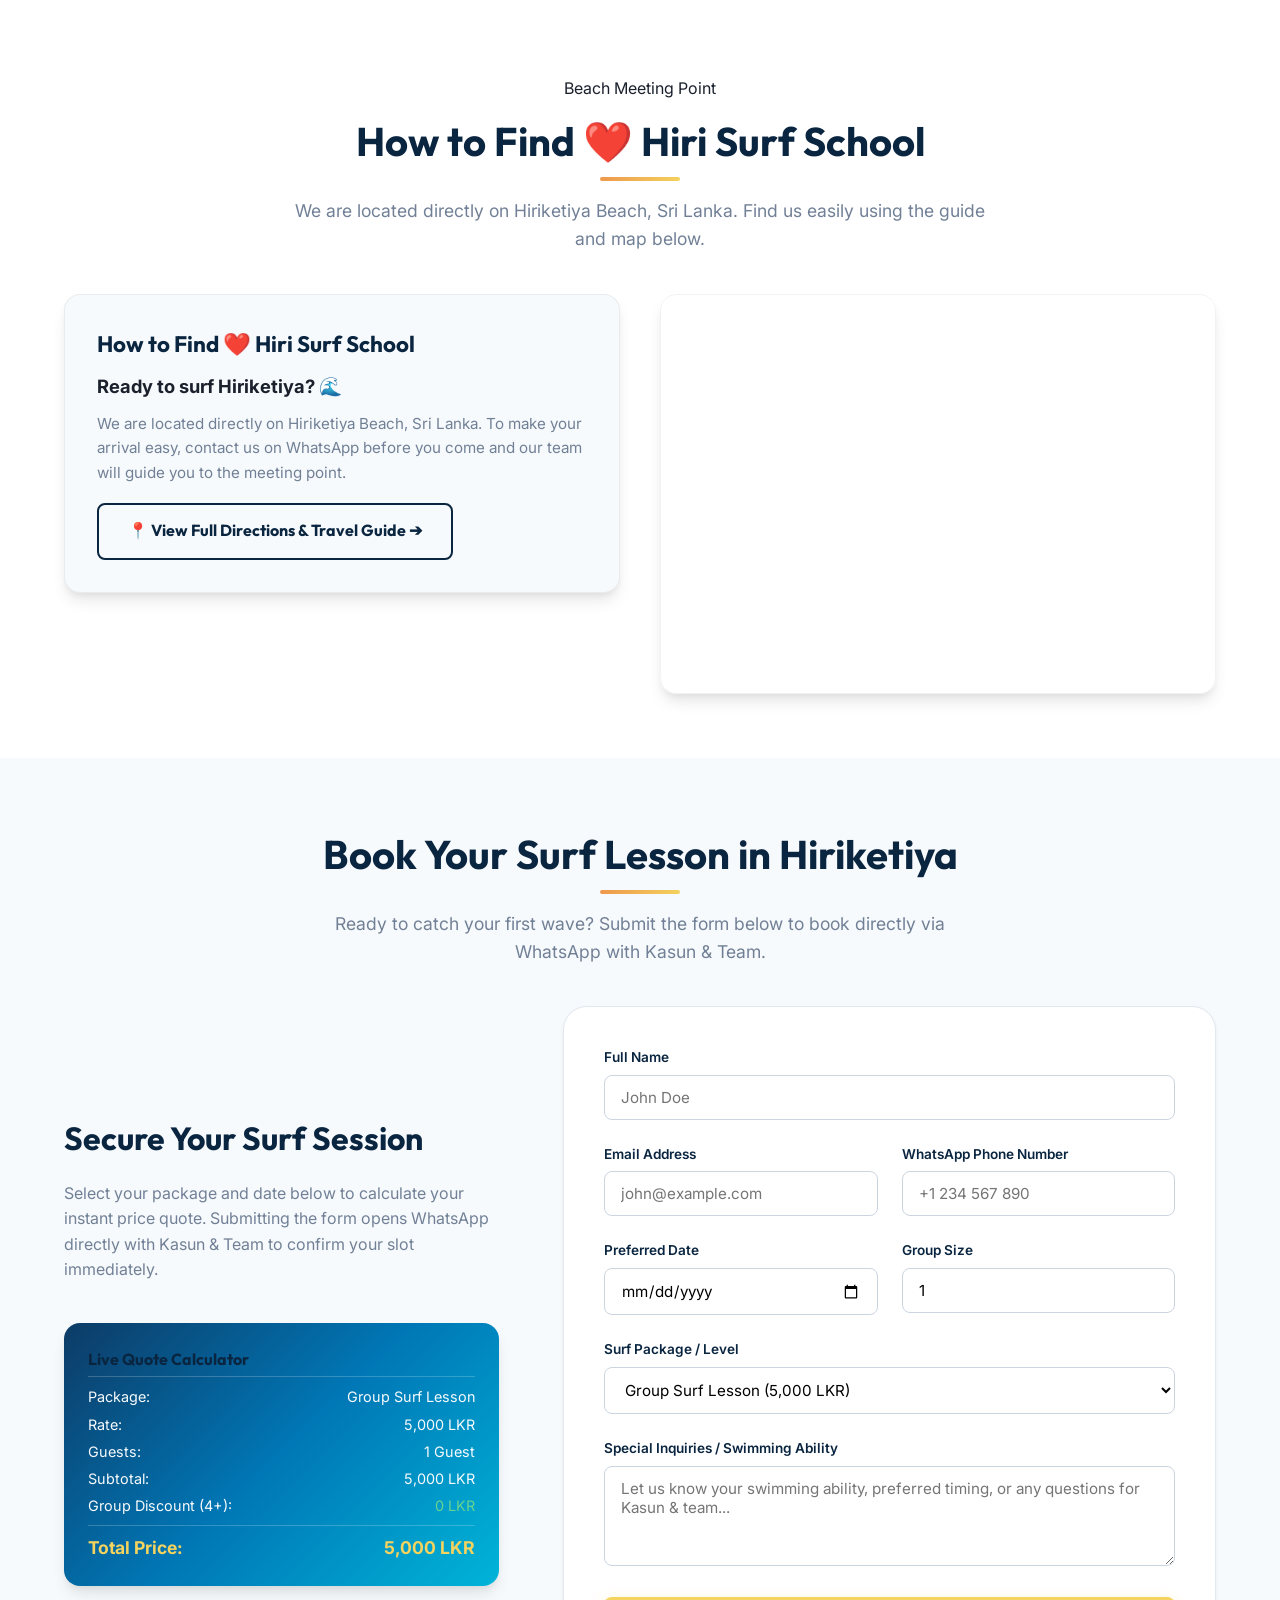
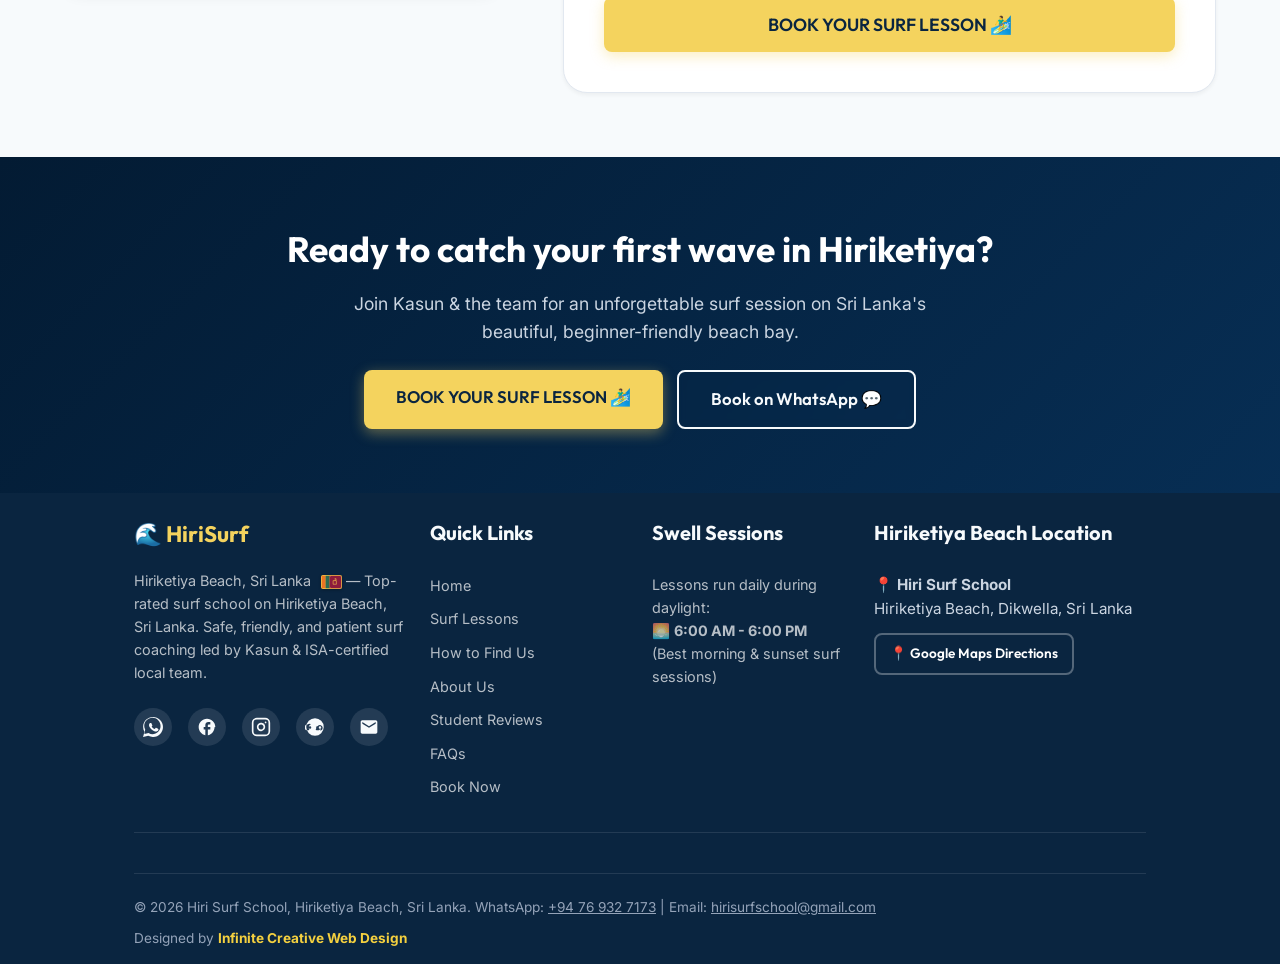
==== commit 2a5f7c58: "Update footer website credit link to Infinite Creative Web Design (https://infiniteweb.dev/)" ====
--- a/index.html
+++ b/index.html
@@ -1136,7 +1136,7 @@
             <!-- Copyright and legal -->
             <div class="copyright">
                 <p class="copyright-text">&copy; 2026 Hiri Surf School, Hiriketiya Beach, Sri Lanka. WhatsApp: <a href="https://wa.me/94769327173" target="_blank" class="dyn-wa-link" style="text-decoration: underline;"><span class="dyn-wa-text">+94 76 932 7173</span></a> | Email: <a href="mailto:hirisurfschool@gmail.com" class="dyn-email-link" style="text-decoration: underline;"><span class="dyn-email-text">hirisurfschool@gmail.com</span></a></p>
-                <p class="design-credit-inline">Designed by <a href="https://www.facebook.com/profile.php?id=100082101311247" target="_blank" style="color: #f4d03f; font-weight: 700; text-decoration: none;">Infinite Design</a></p>
+                <p class="design-credit-inline">Designed by <a href="https://infiniteweb.dev/" target="_blank" style="color: #f4d03f; font-weight: 700; text-decoration: none;">Infinite Creative Web Design</a></p>
             </div>
         </div>
     </footer>
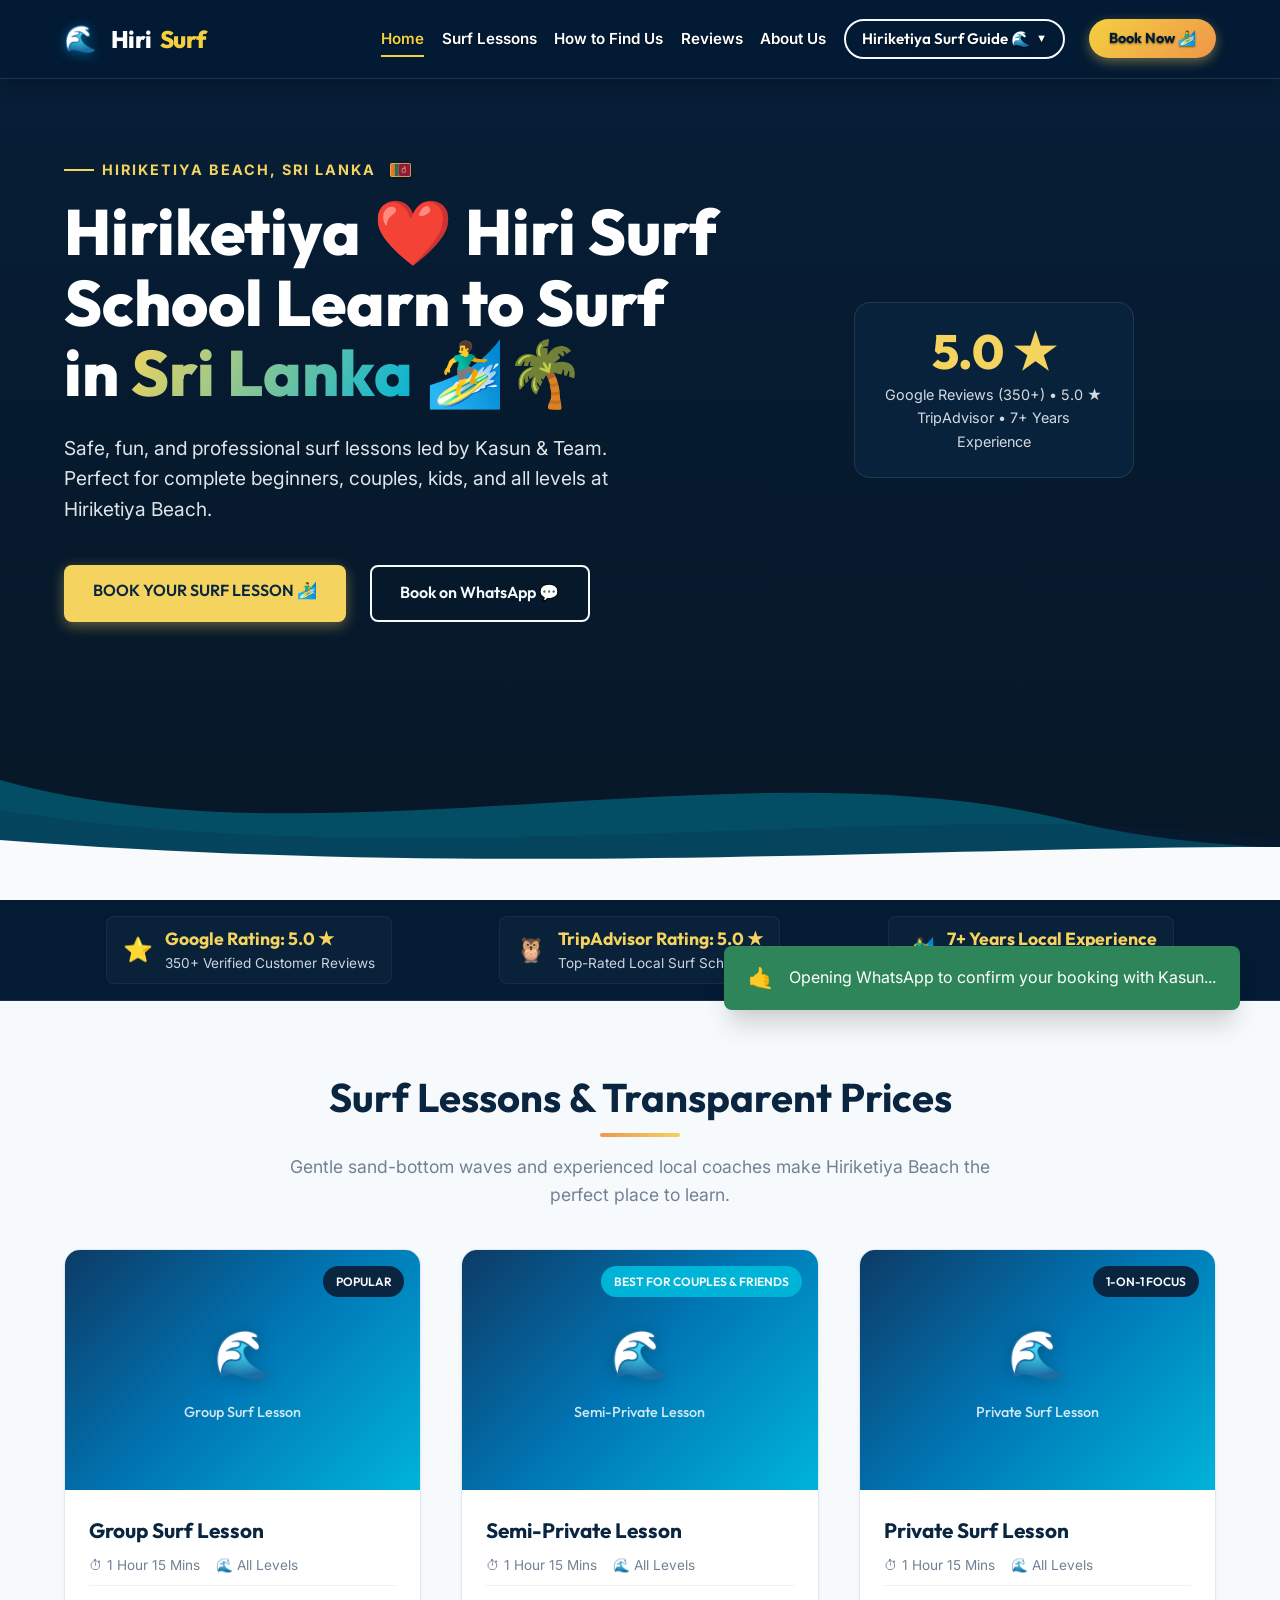
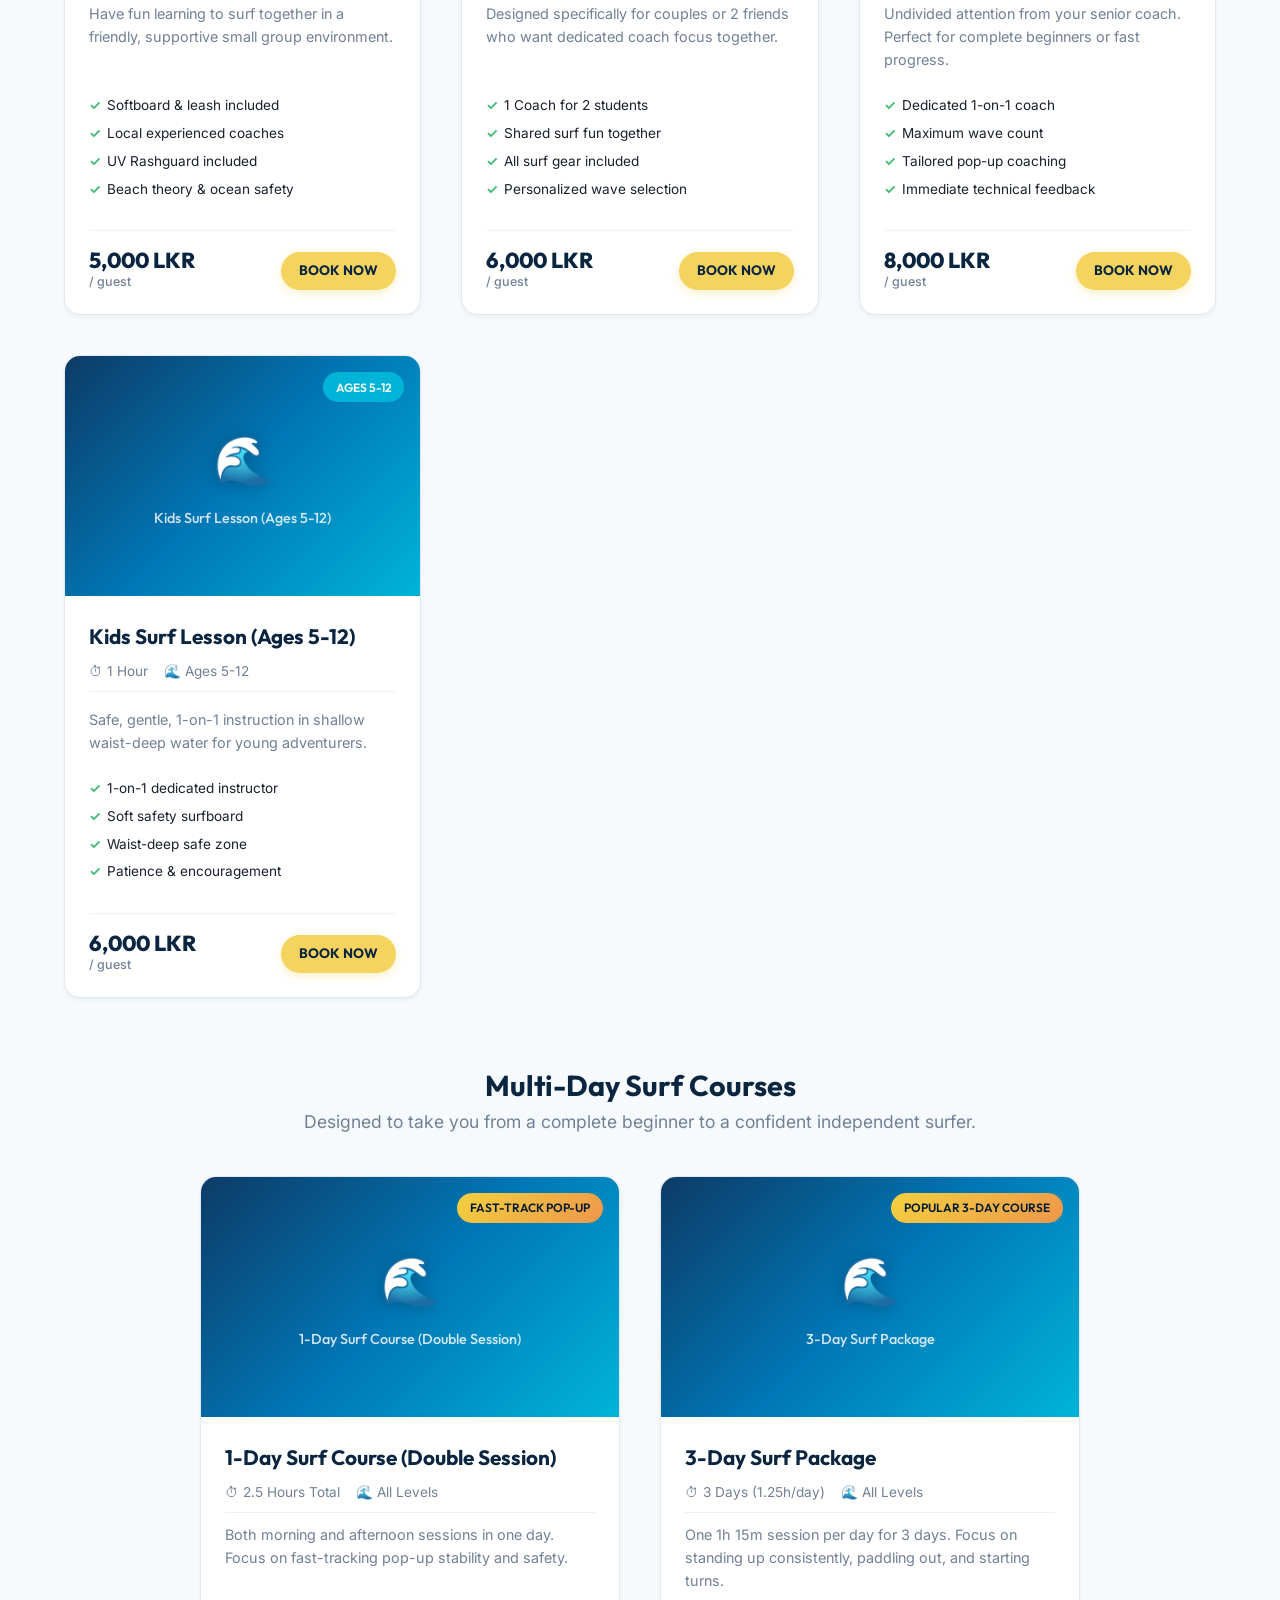
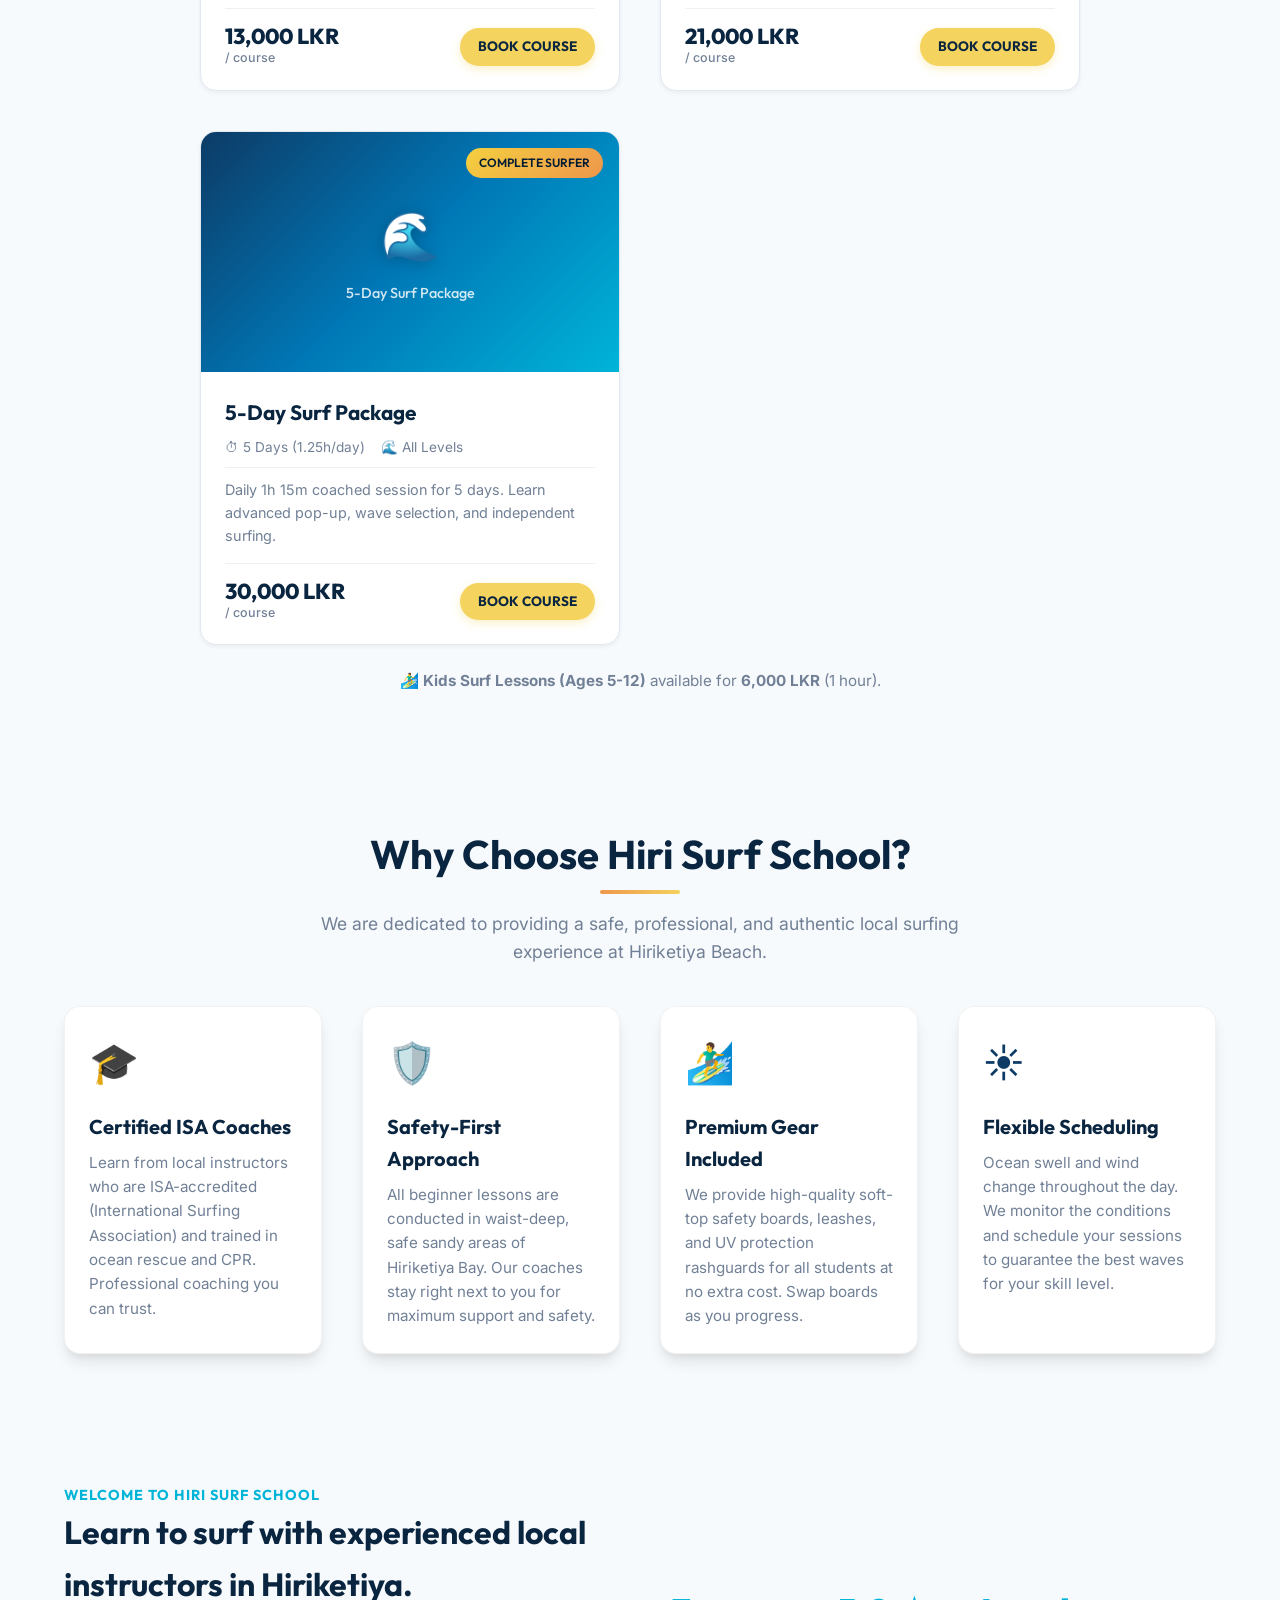
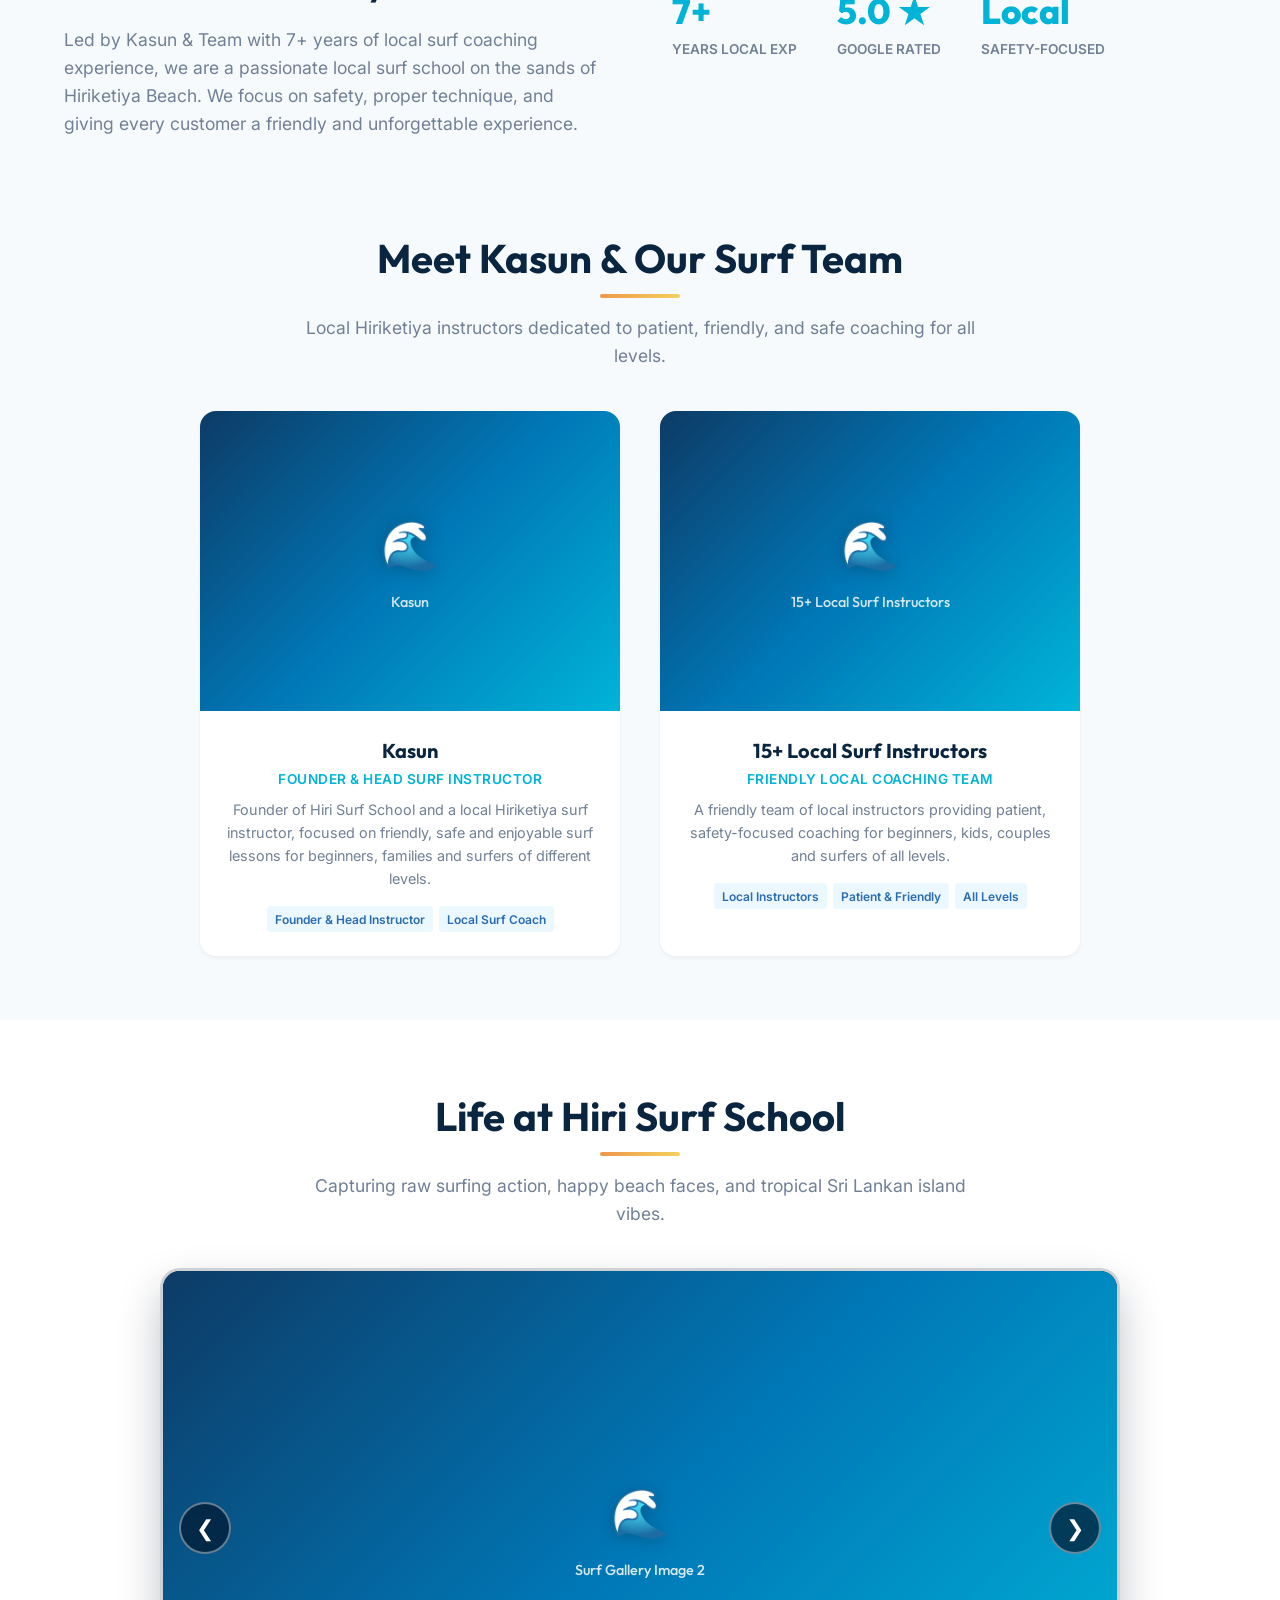
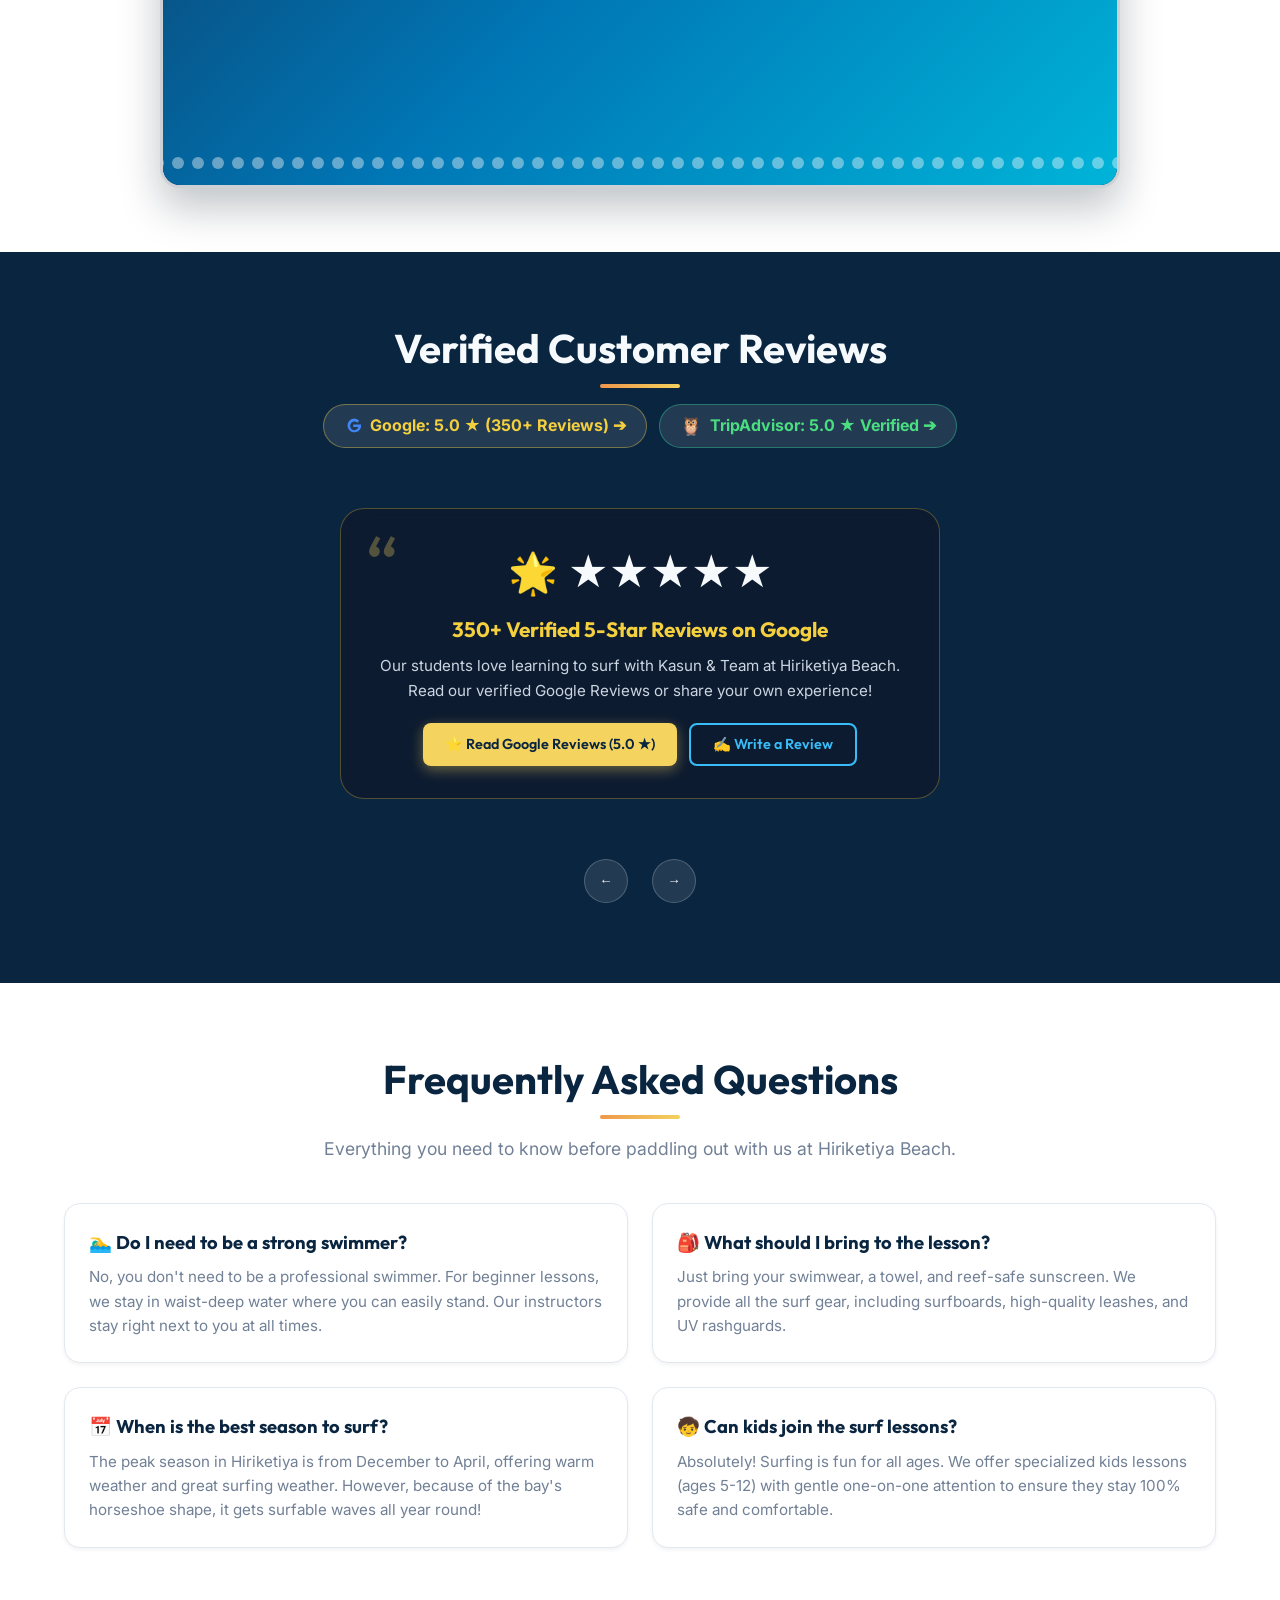
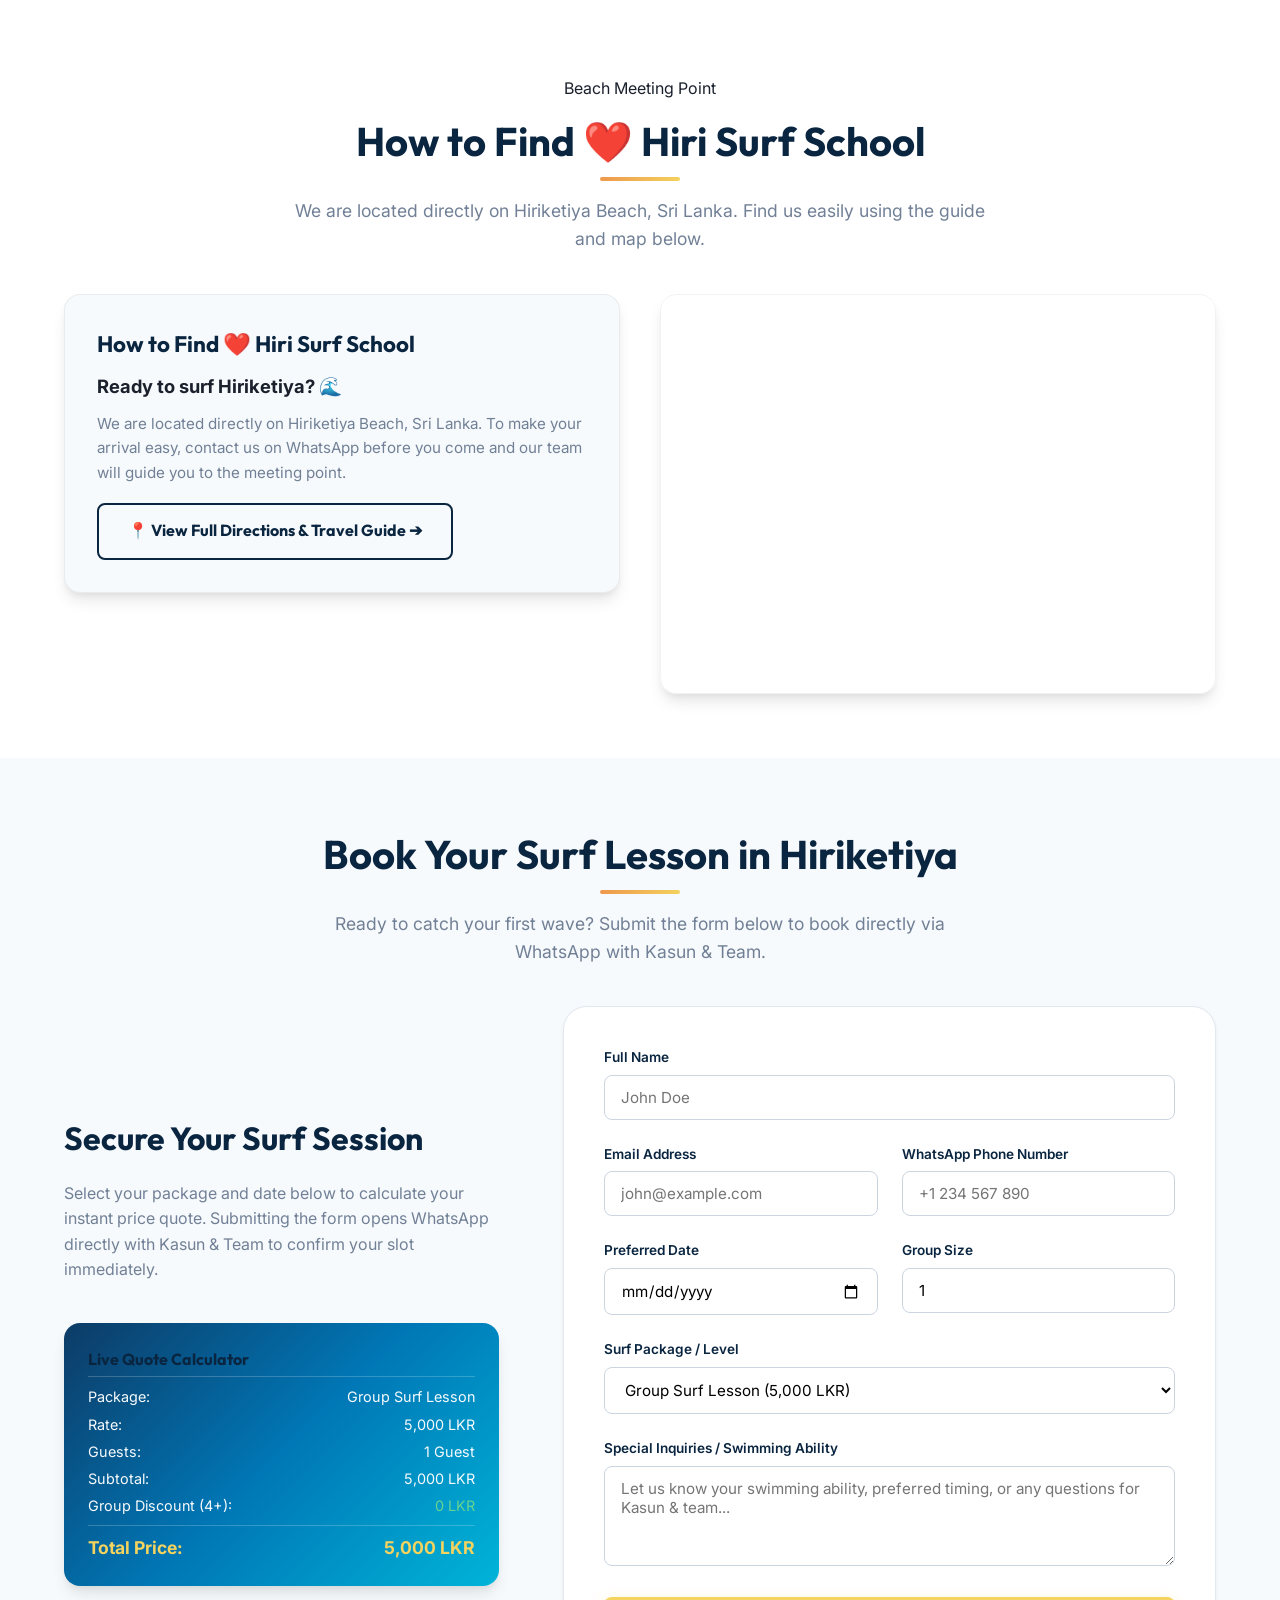
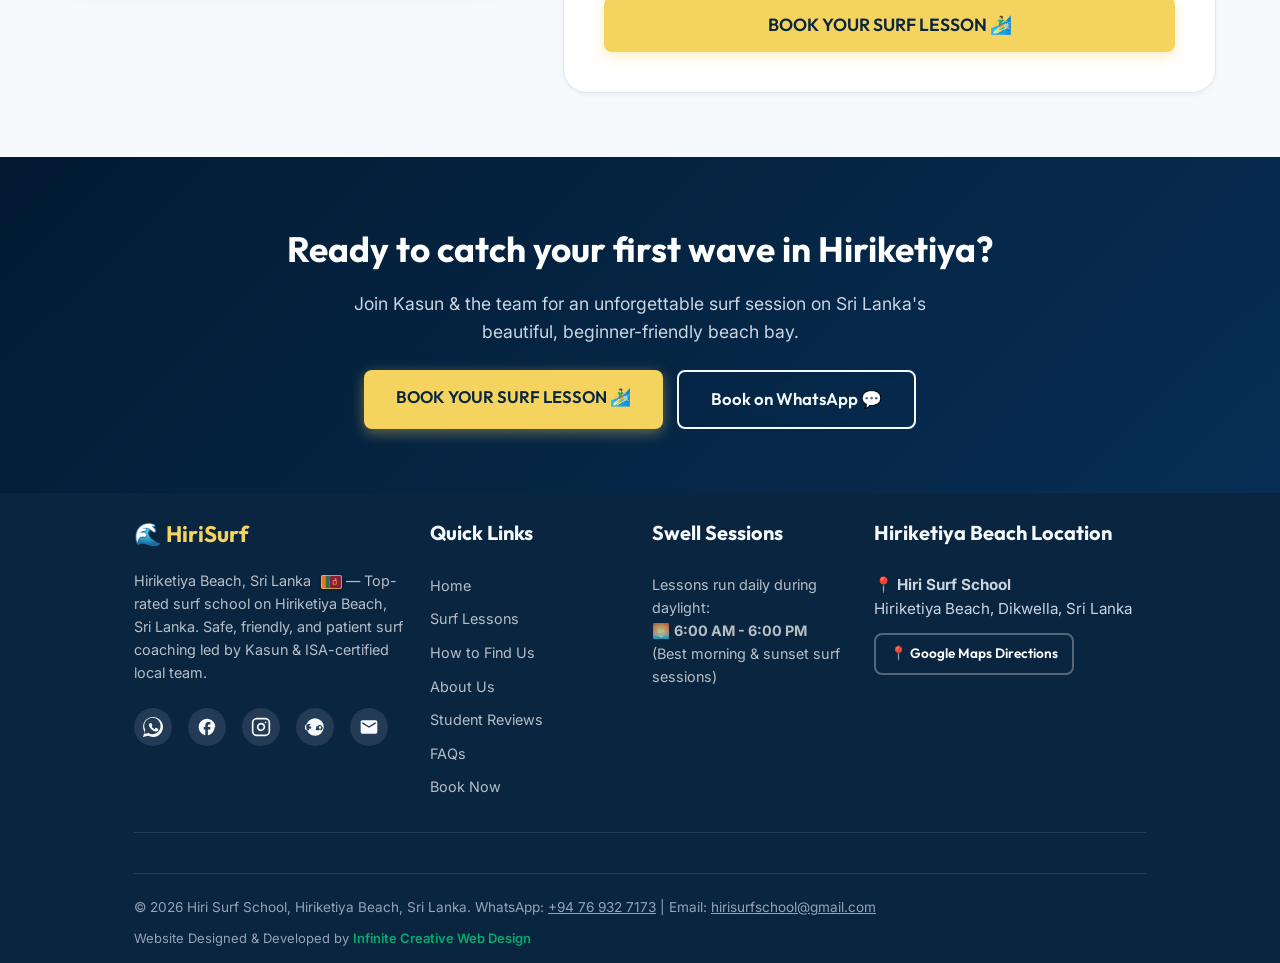
==== commit 638adbd0: "Standardize footer credit format for Infinite Creative Web Design" ====
--- a/index.html
+++ b/index.html
@@ -1136,7 +1136,7 @@
             <!-- Copyright and legal -->
             <div class="copyright">
                 <p class="copyright-text">&copy; 2026 Hiri Surf School, Hiriketiya Beach, Sri Lanka. WhatsApp: <a href="https://wa.me/94769327173" target="_blank" class="dyn-wa-link" style="text-decoration: underline;"><span class="dyn-wa-text">+94 76 932 7173</span></a> | Email: <a href="mailto:hirisurfschool@gmail.com" class="dyn-email-link" style="text-decoration: underline;"><span class="dyn-email-text">hirisurfschool@gmail.com</span></a></p>
-                <p class="design-credit-inline">Designed by <a href="https://infiniteweb.dev/" target="_blank" style="color: #f4d03f; font-weight: 700; text-decoration: none;">Infinite Creative Web Design</a></p>
+                <p class="design-credit-inline" style="font-size: 13px; margin-top: 5px;">Website Designed & Developed by <a href="https://infiniteweb.dev/" target="_blank" rel="noopener" style="color: #04AA6D; text-decoration: none; font-weight: 600;">Infinite Creative Web Design</a></p>
             </div>
         </div>
     </footer>
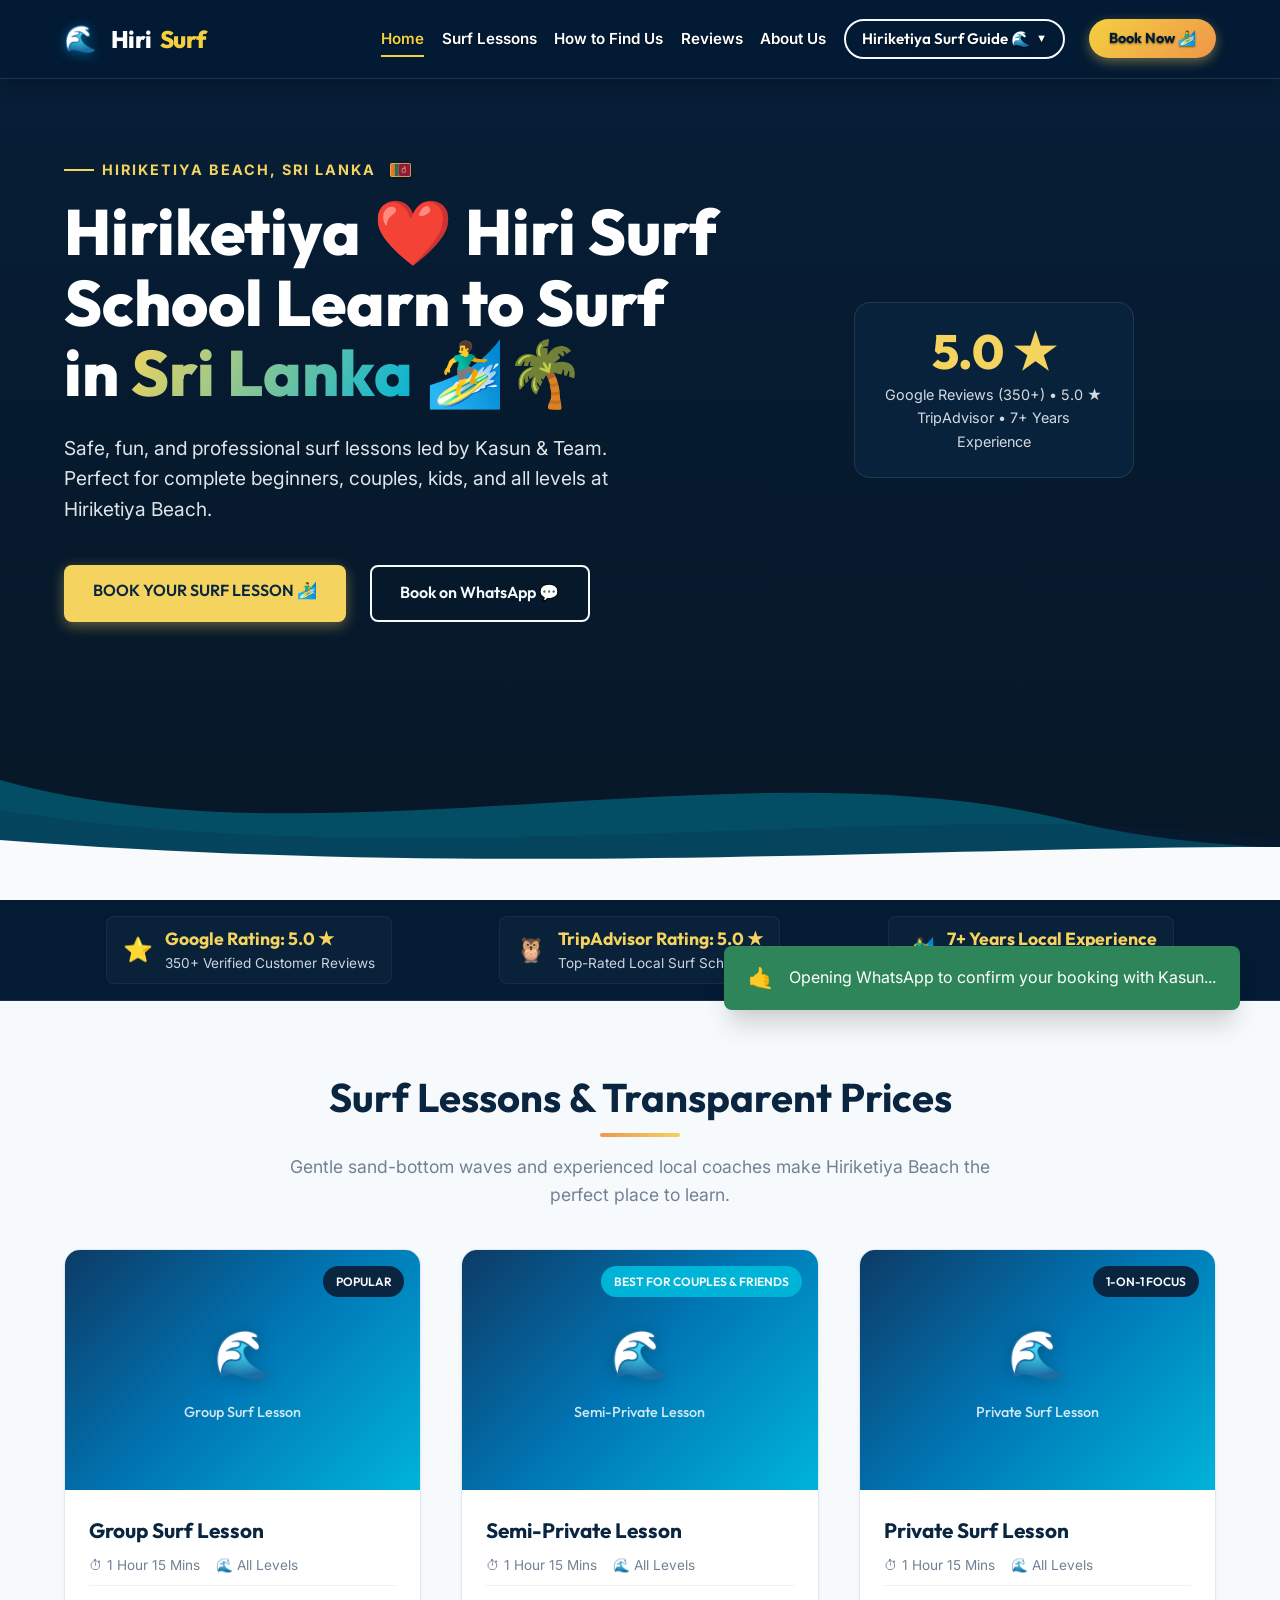
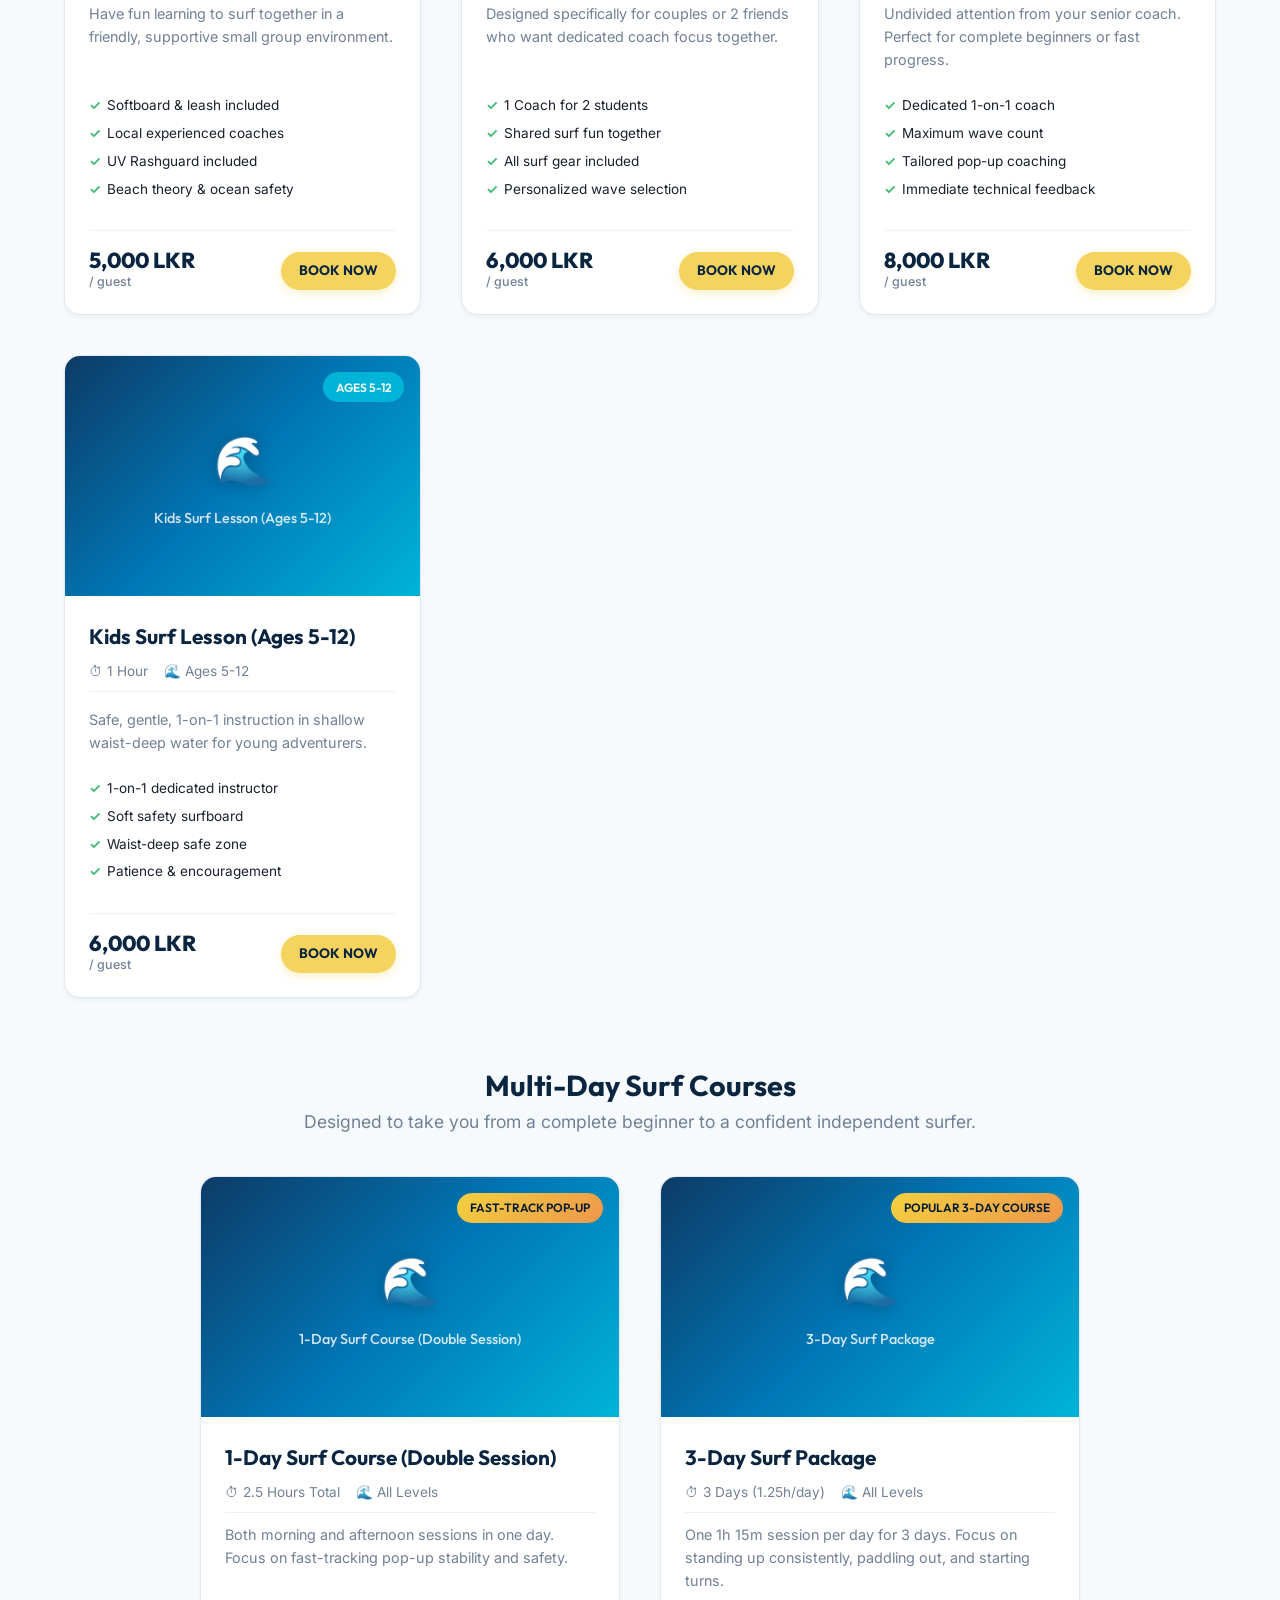
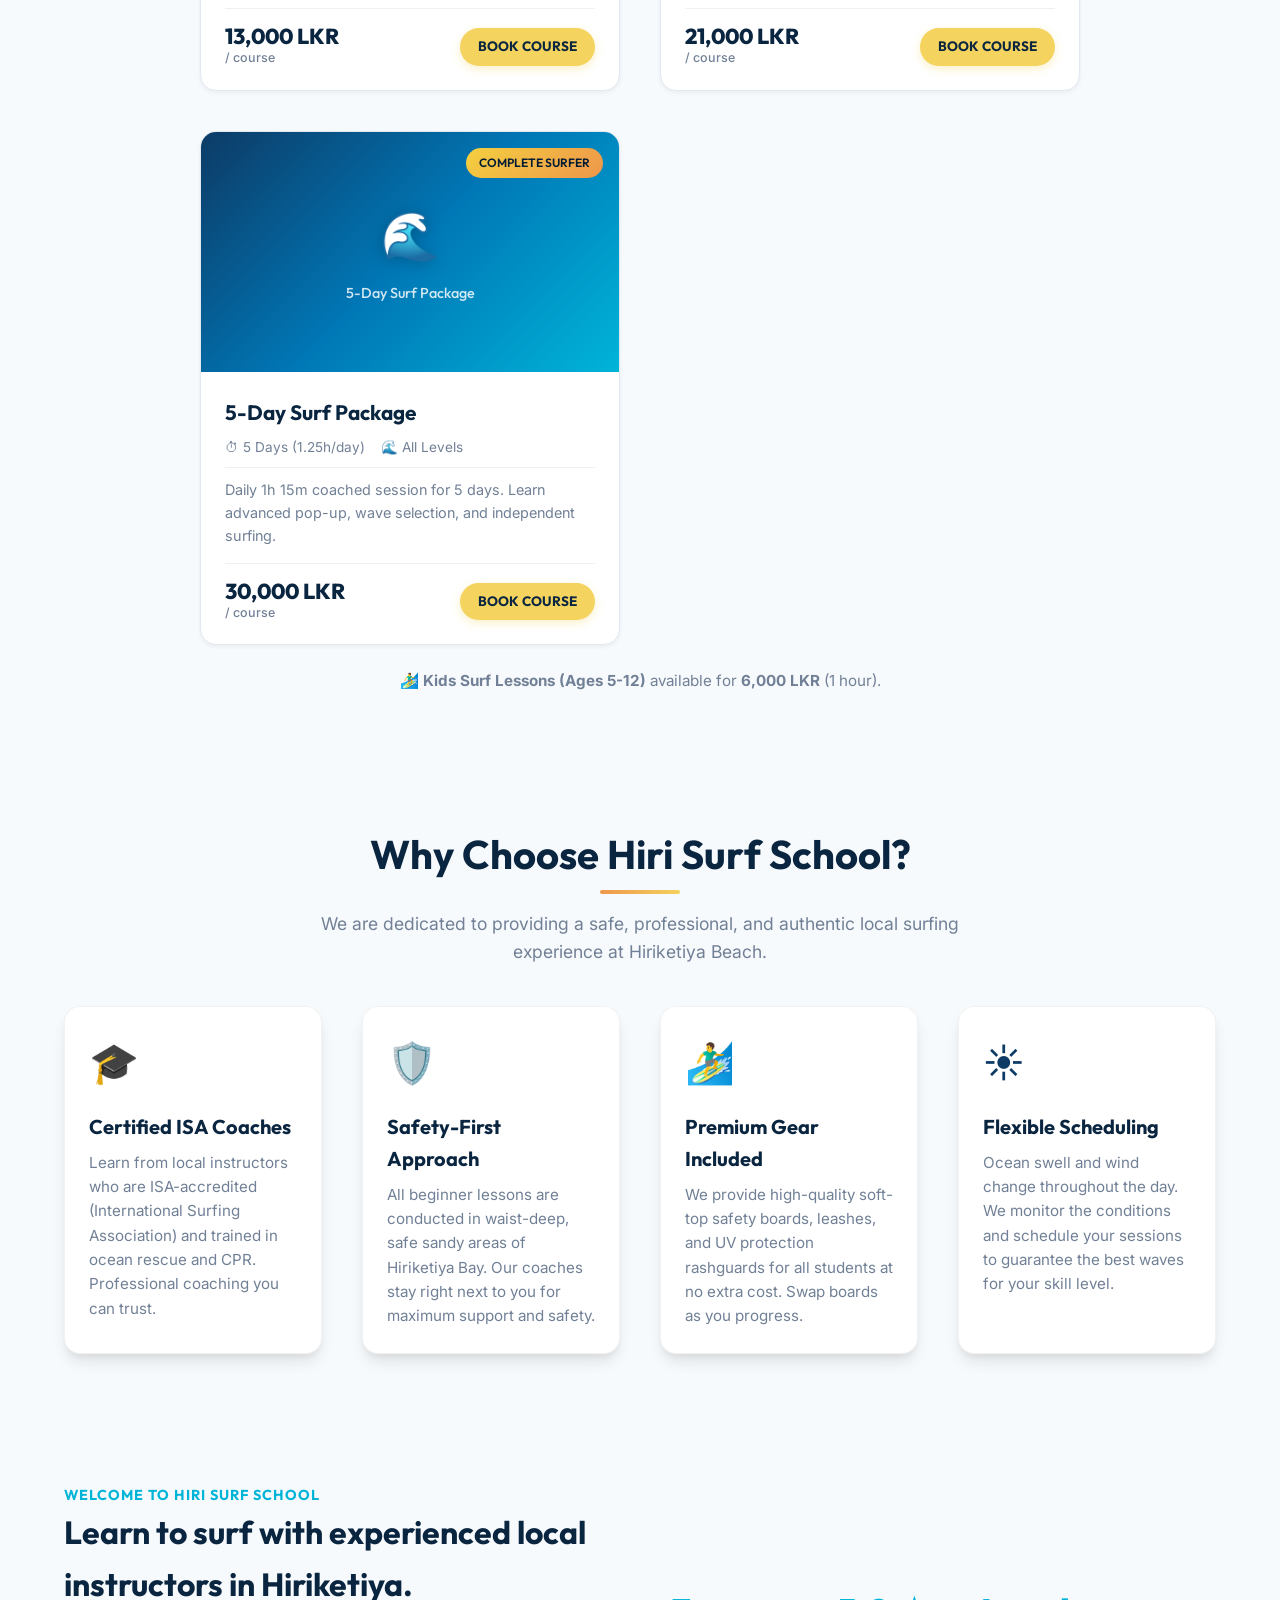
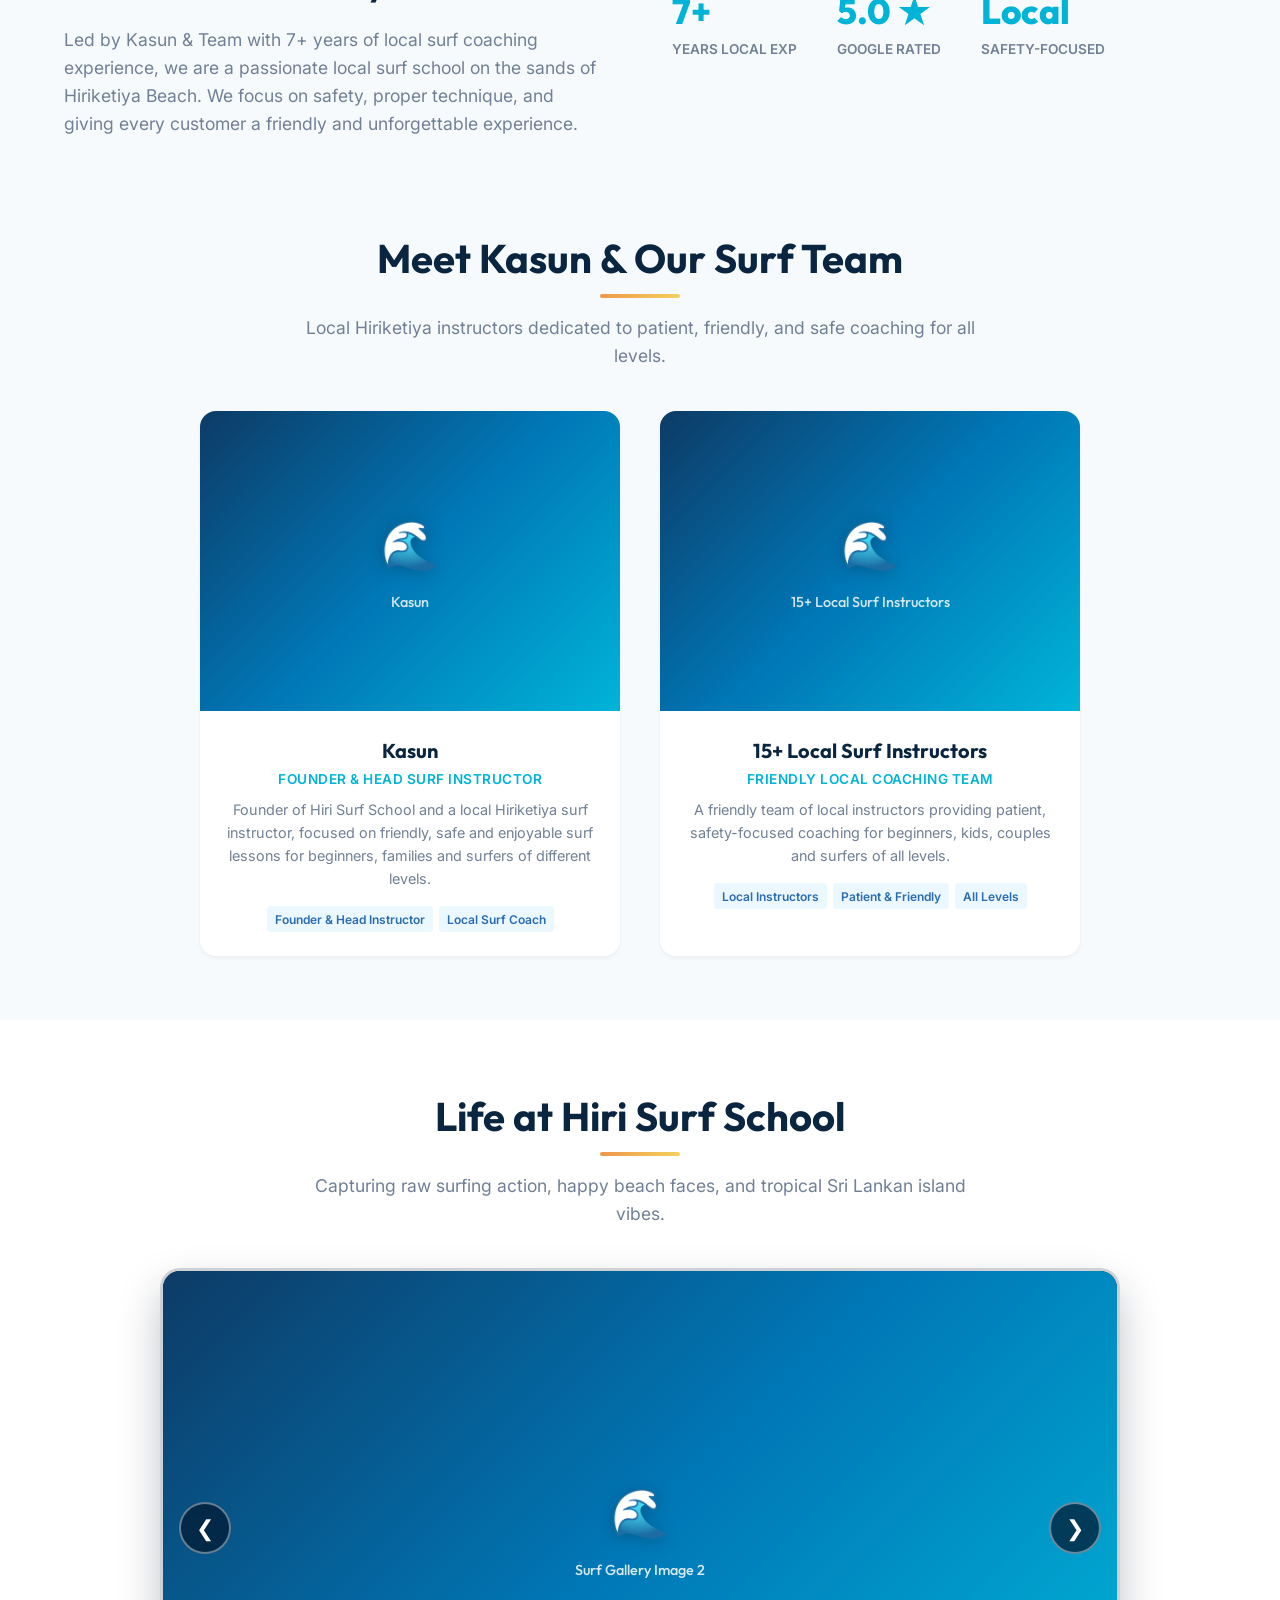
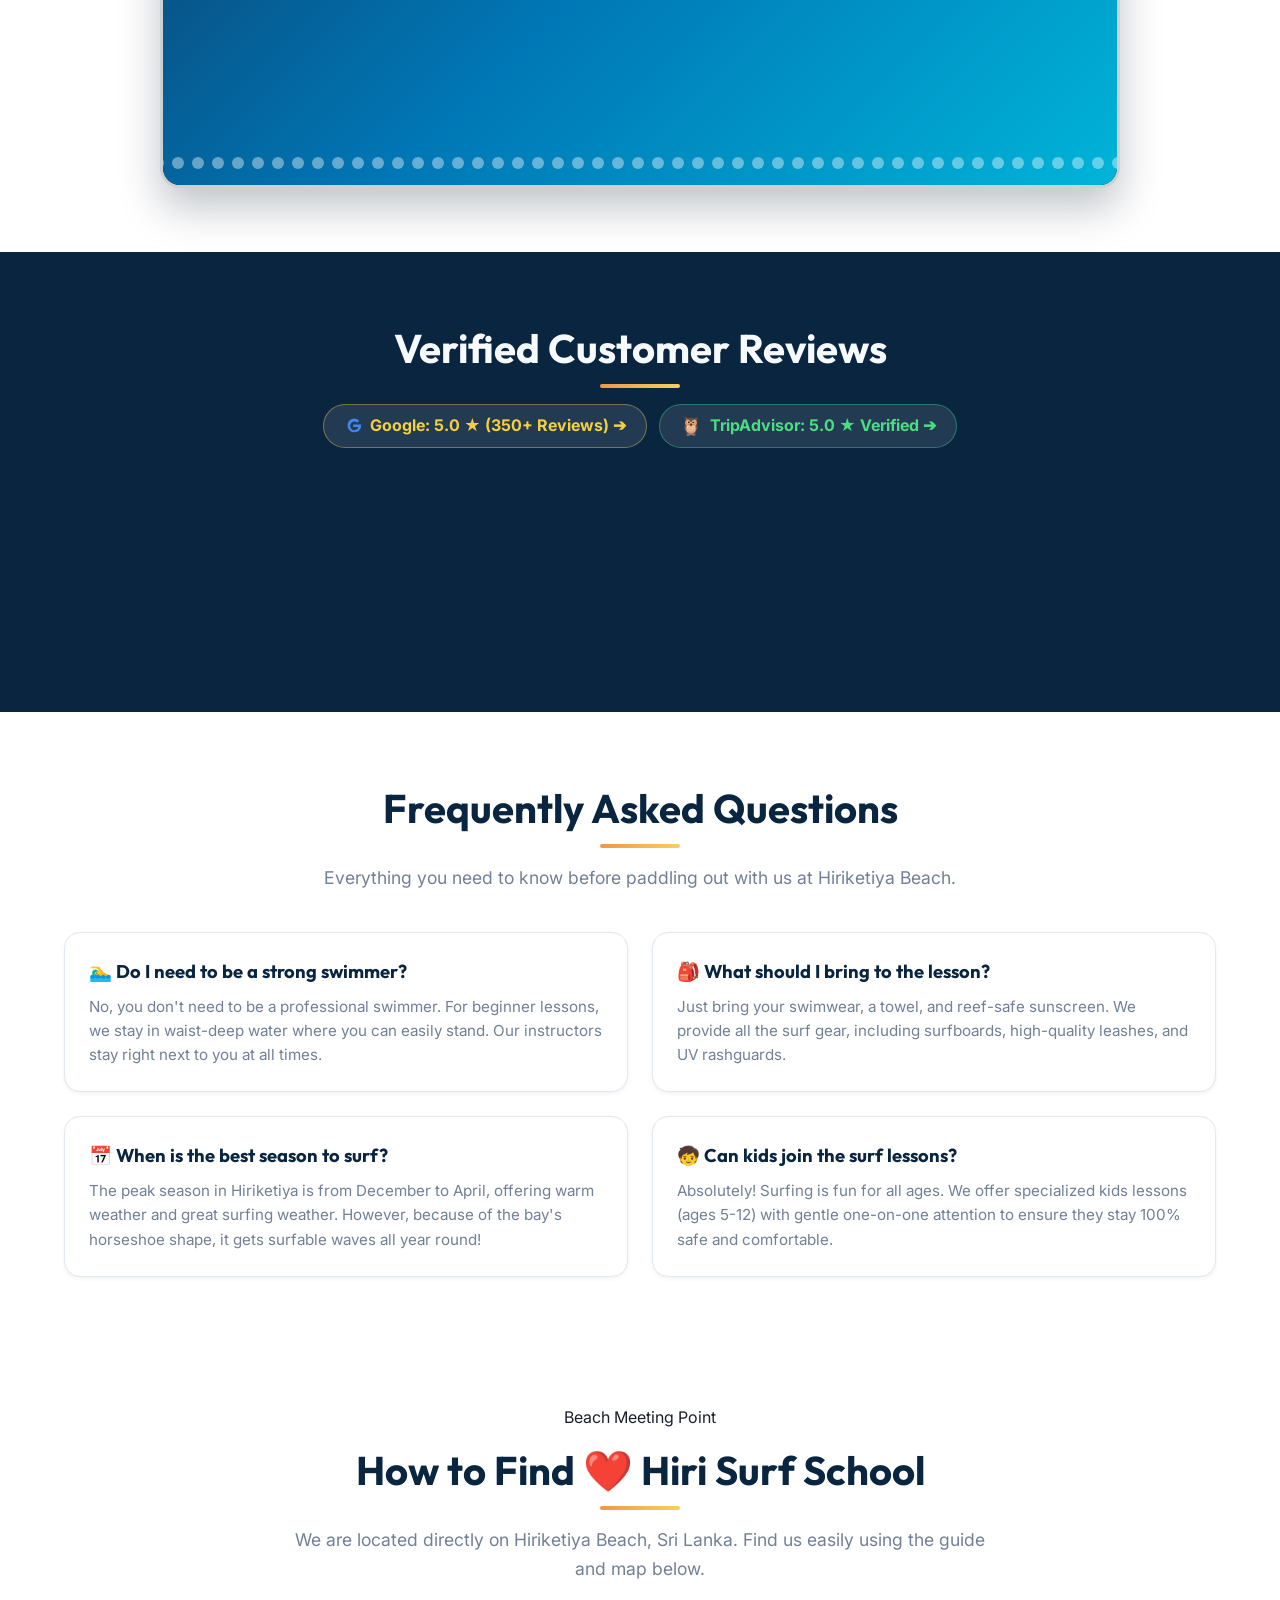
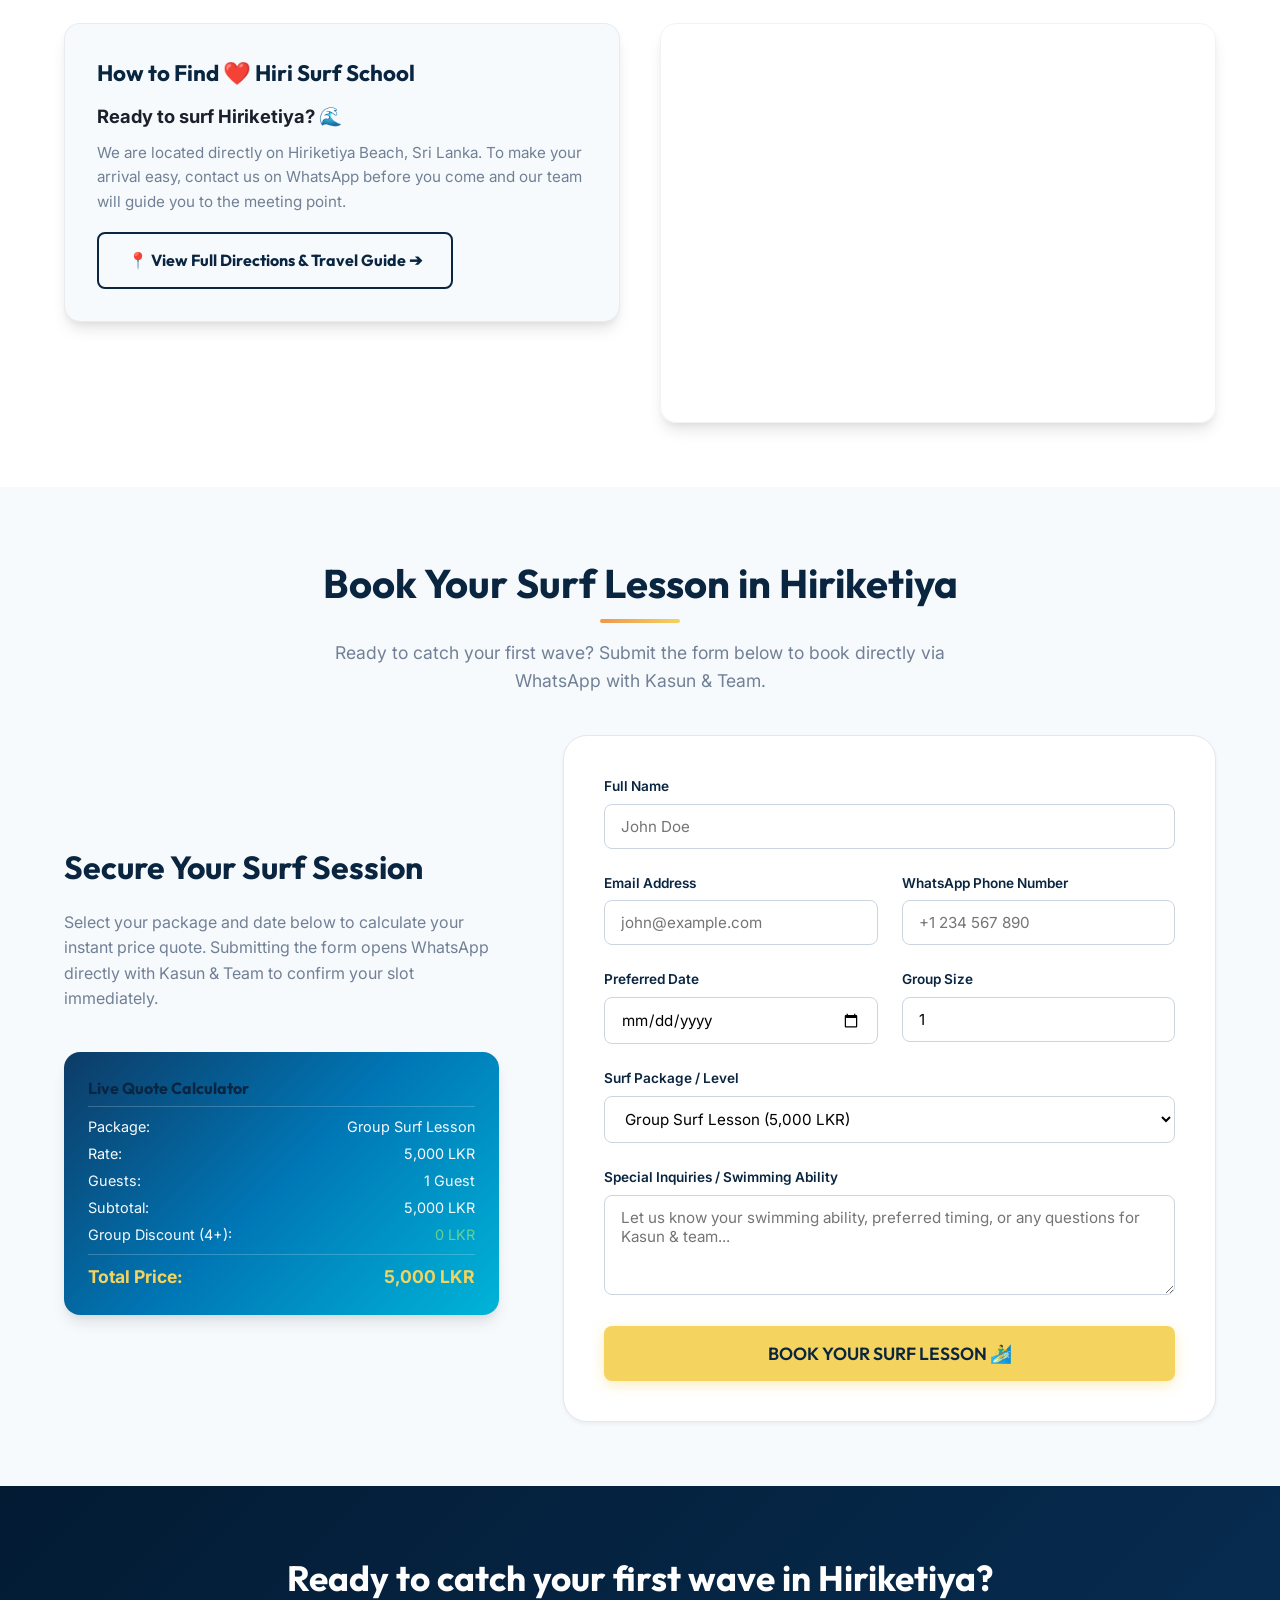
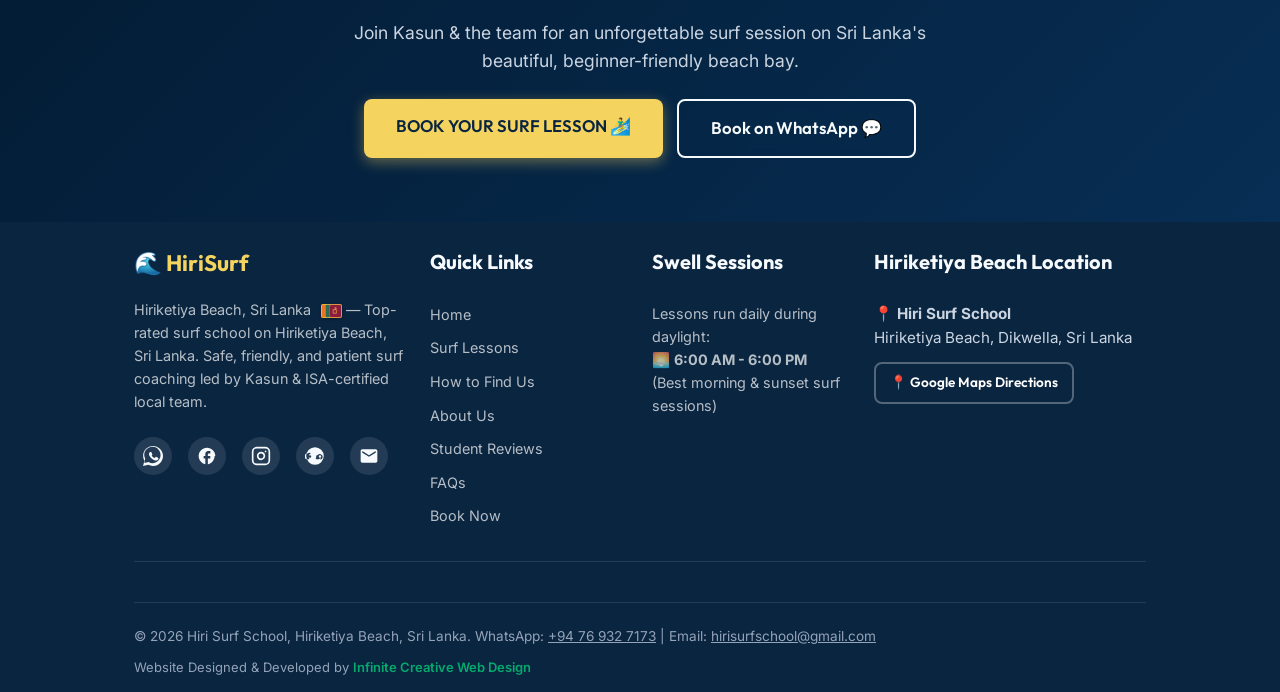
==== commit d087a83e: "Add Elfsight Google Reviews widget to reviews section on homepage and bump cache version to v3.1" ====
--- a/index.html
+++ b/index.html
@@ -47,7 +47,7 @@
     <meta name="ICBM" content="5.962425, 80.707001">
 
     <!-- Main Stylesheet -->
-    <link rel="stylesheet" href="style.css?v=3.0">
+    <link rel="stylesheet" href="style.css?v=3.1">
 
     <!-- Structured Data / Schema.org JSON-LD (@graph) for Google Rich Snippets & FAQ Search Results -->
     <script type="application/ld+json">
@@ -846,17 +846,11 @@
                 </div>
             </div>
 
-            <div class="slider-container">
-                <div class="reviews-slider" id="reviewsSlider">
-                    <!-- Dynamic Genuine Customer Reviews Loaded Live via Firebase Firestore -->
-                </div>
-
-                <!-- Slider Navigation -->
-                <div class="slider-nav">
-                    <button class="slider-btn" id="prevBtn" aria-label="Previous review">←</button>
-                    <button class="slider-btn" id="nextBtn" aria-label="Next review">→</button>
-                </div>
-                <div class="slider-dots" id="sliderDots"></div>
+            <!-- Elfsight Google Reviews Widget -->
+            <div class="elfsight-reviews-wrapper" style="margin-top: 30px; min-height: 160px;">
+                <!-- Elfsight Google Reviews | Untitled Google Reviews -->
+                <script src="https://elfsightcdn.com/platform.js" async></script>
+                <div class="elfsight-app-bdc8d5ce-571e-4866-80a0-788f2319bec9" data-elfsight-app-lazy></div>
             </div>
         </div>
     </section>
@@ -1268,6 +1262,6 @@
     <script defer src="https://www.gstatic.com/firebasejs/10.8.0/firebase-storage-compat.js"></script>
     <script defer src="firebase-init.js"></script>
     <!-- JavaScript Bundle -->
-    <script defer src="app.js?v=3.0"></script>
+    <script defer src="app.js?v=3.1"></script>
 </body>
 </html>
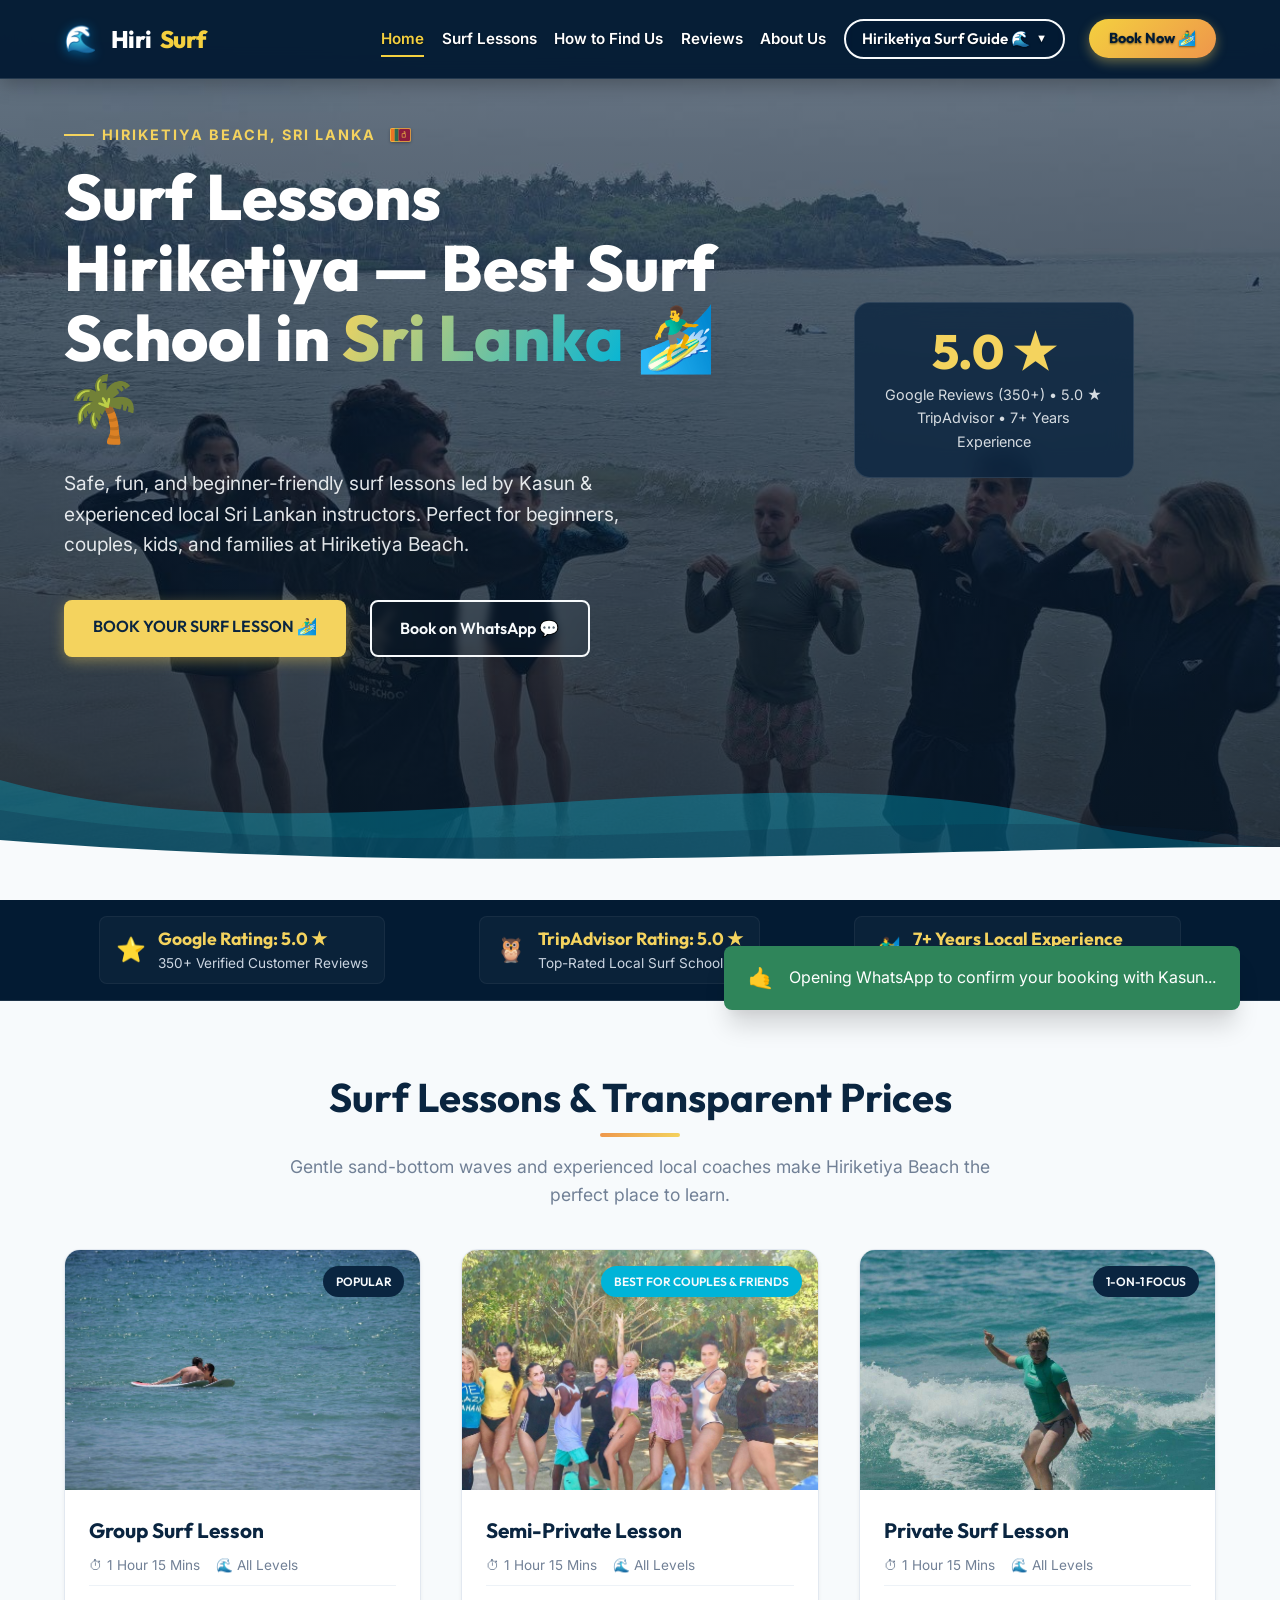
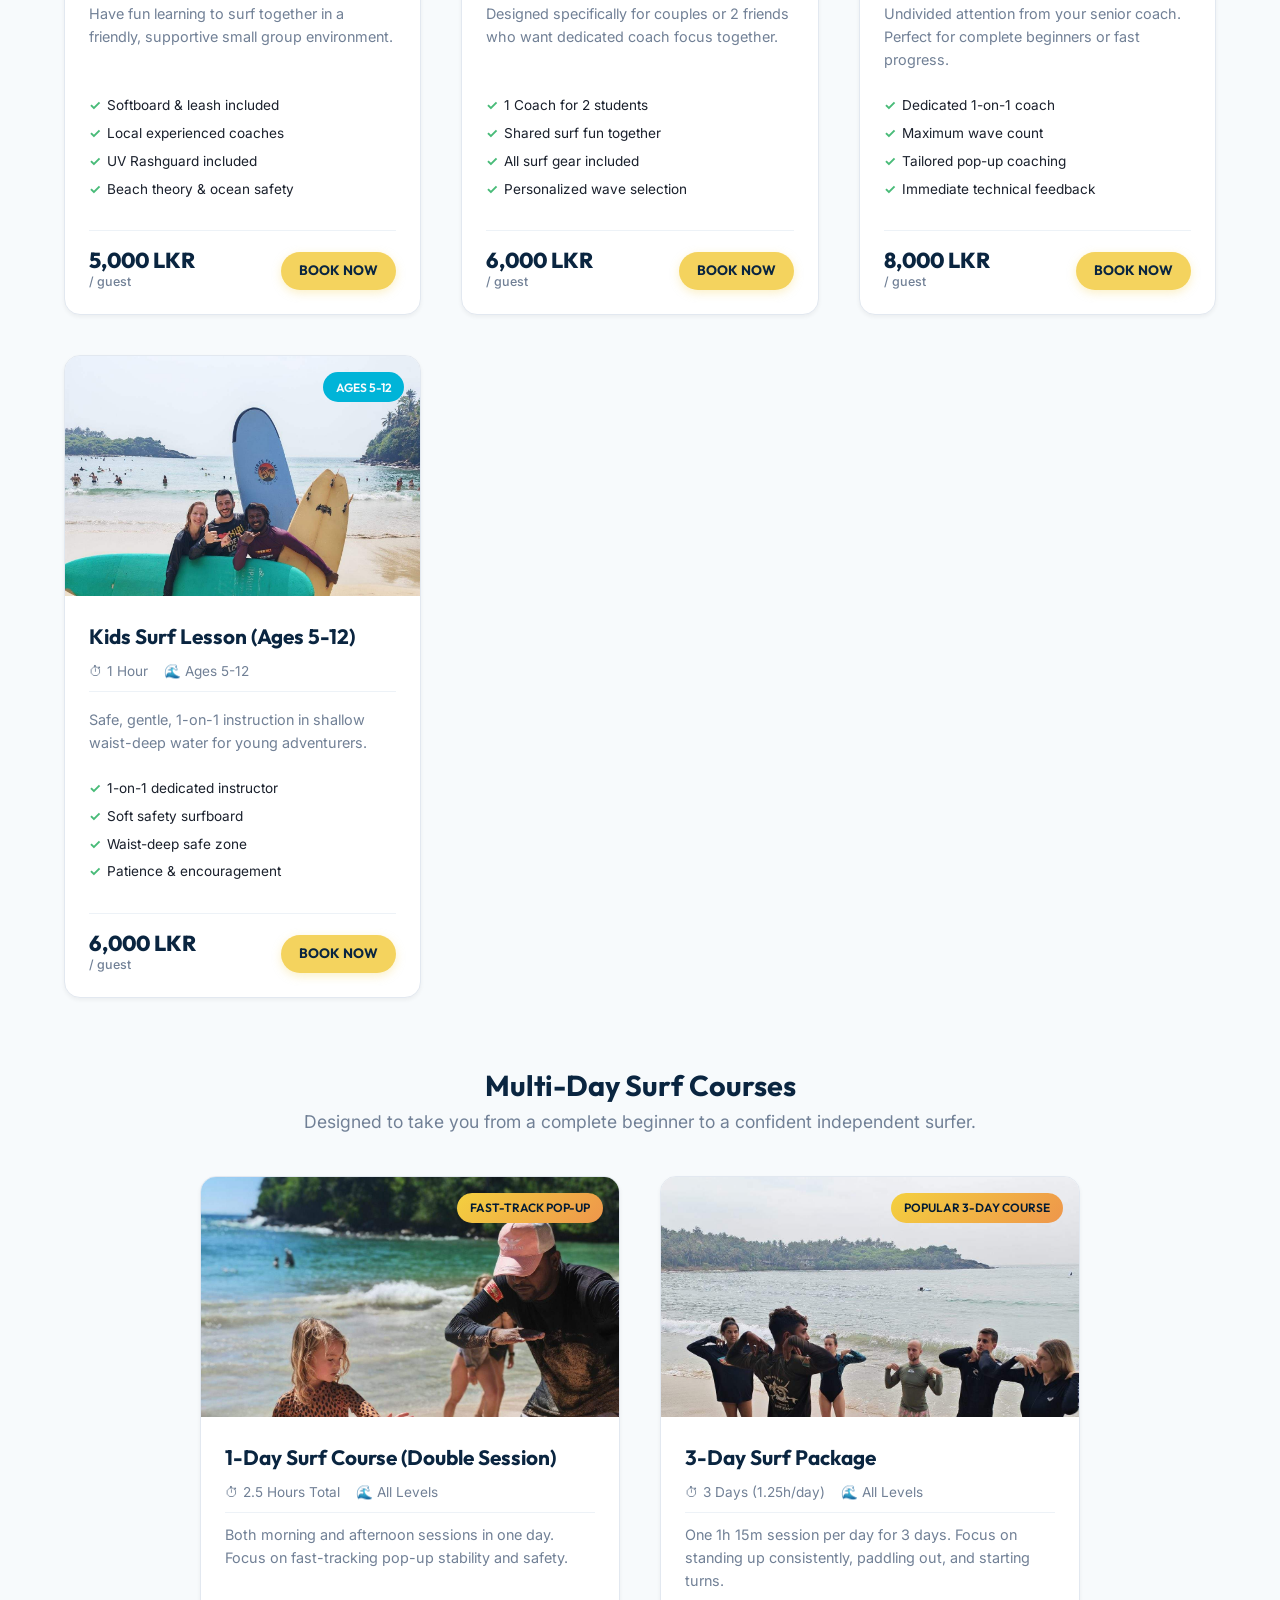
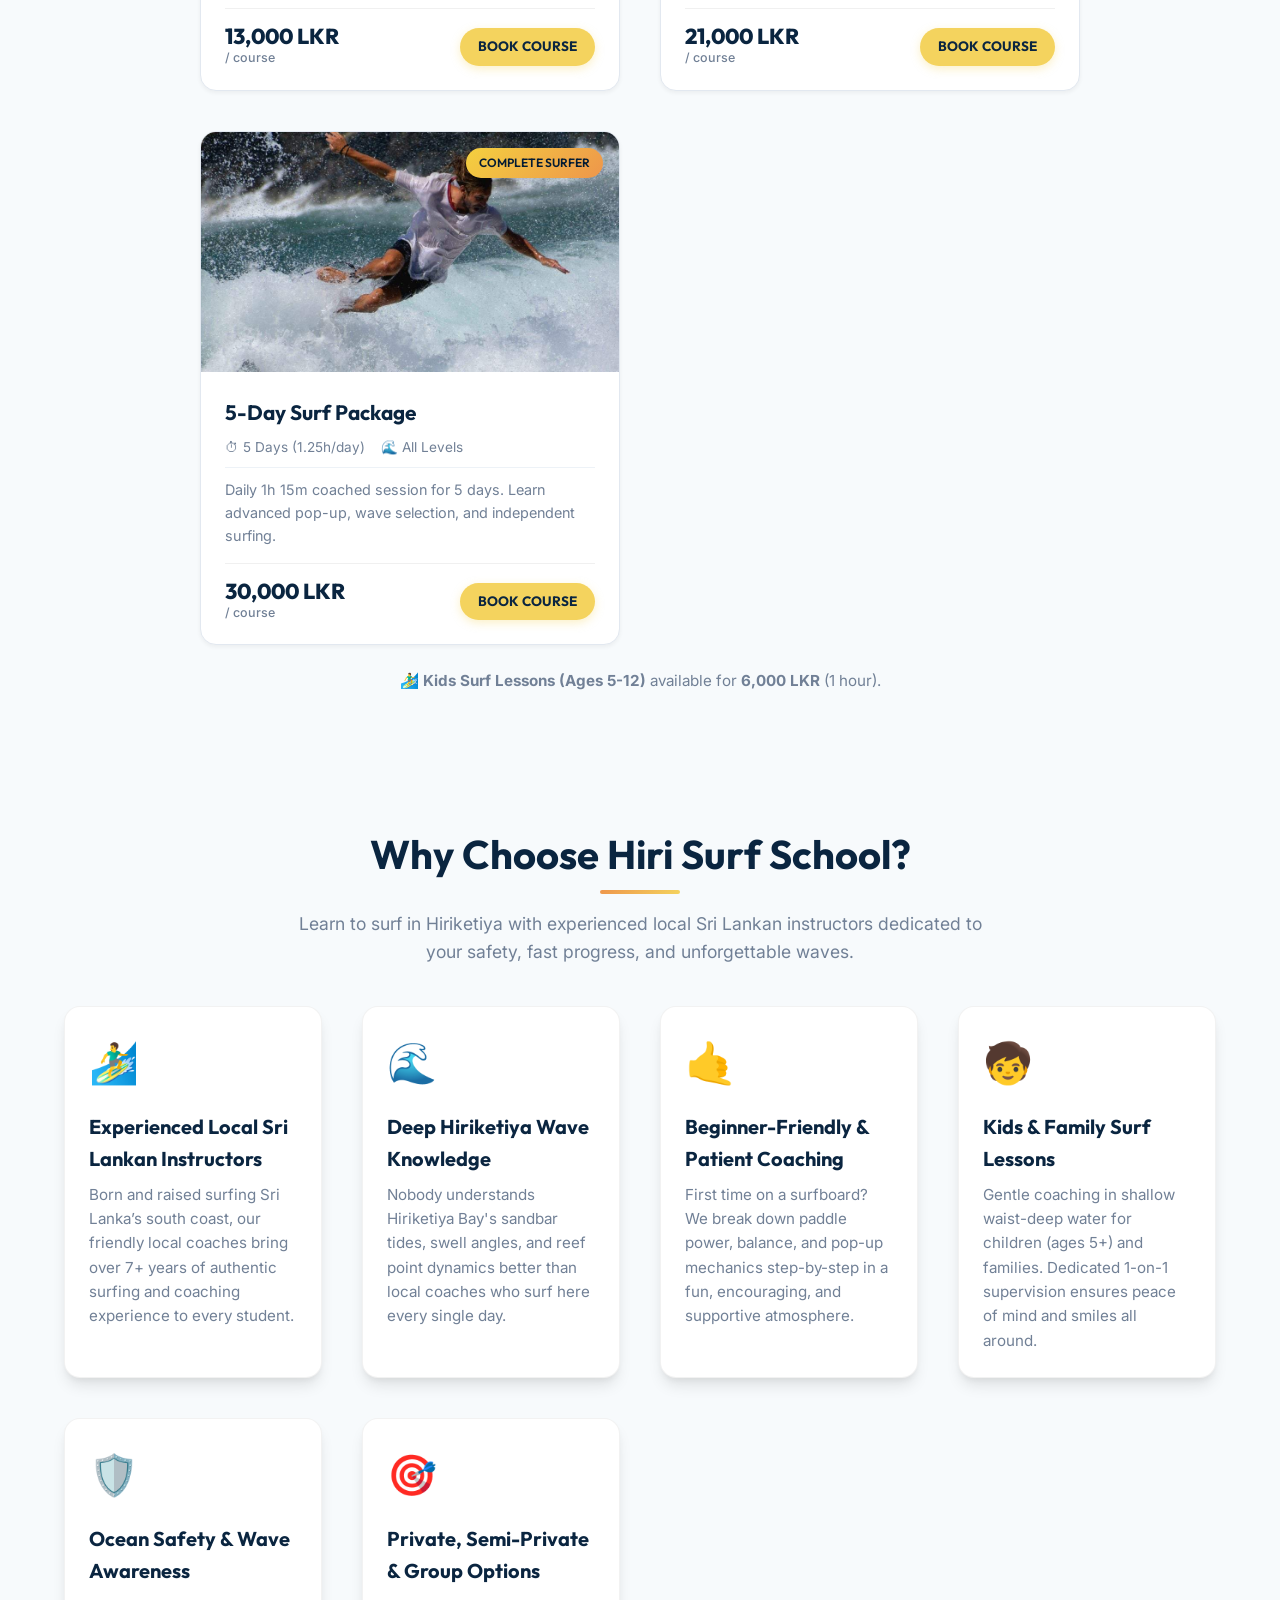
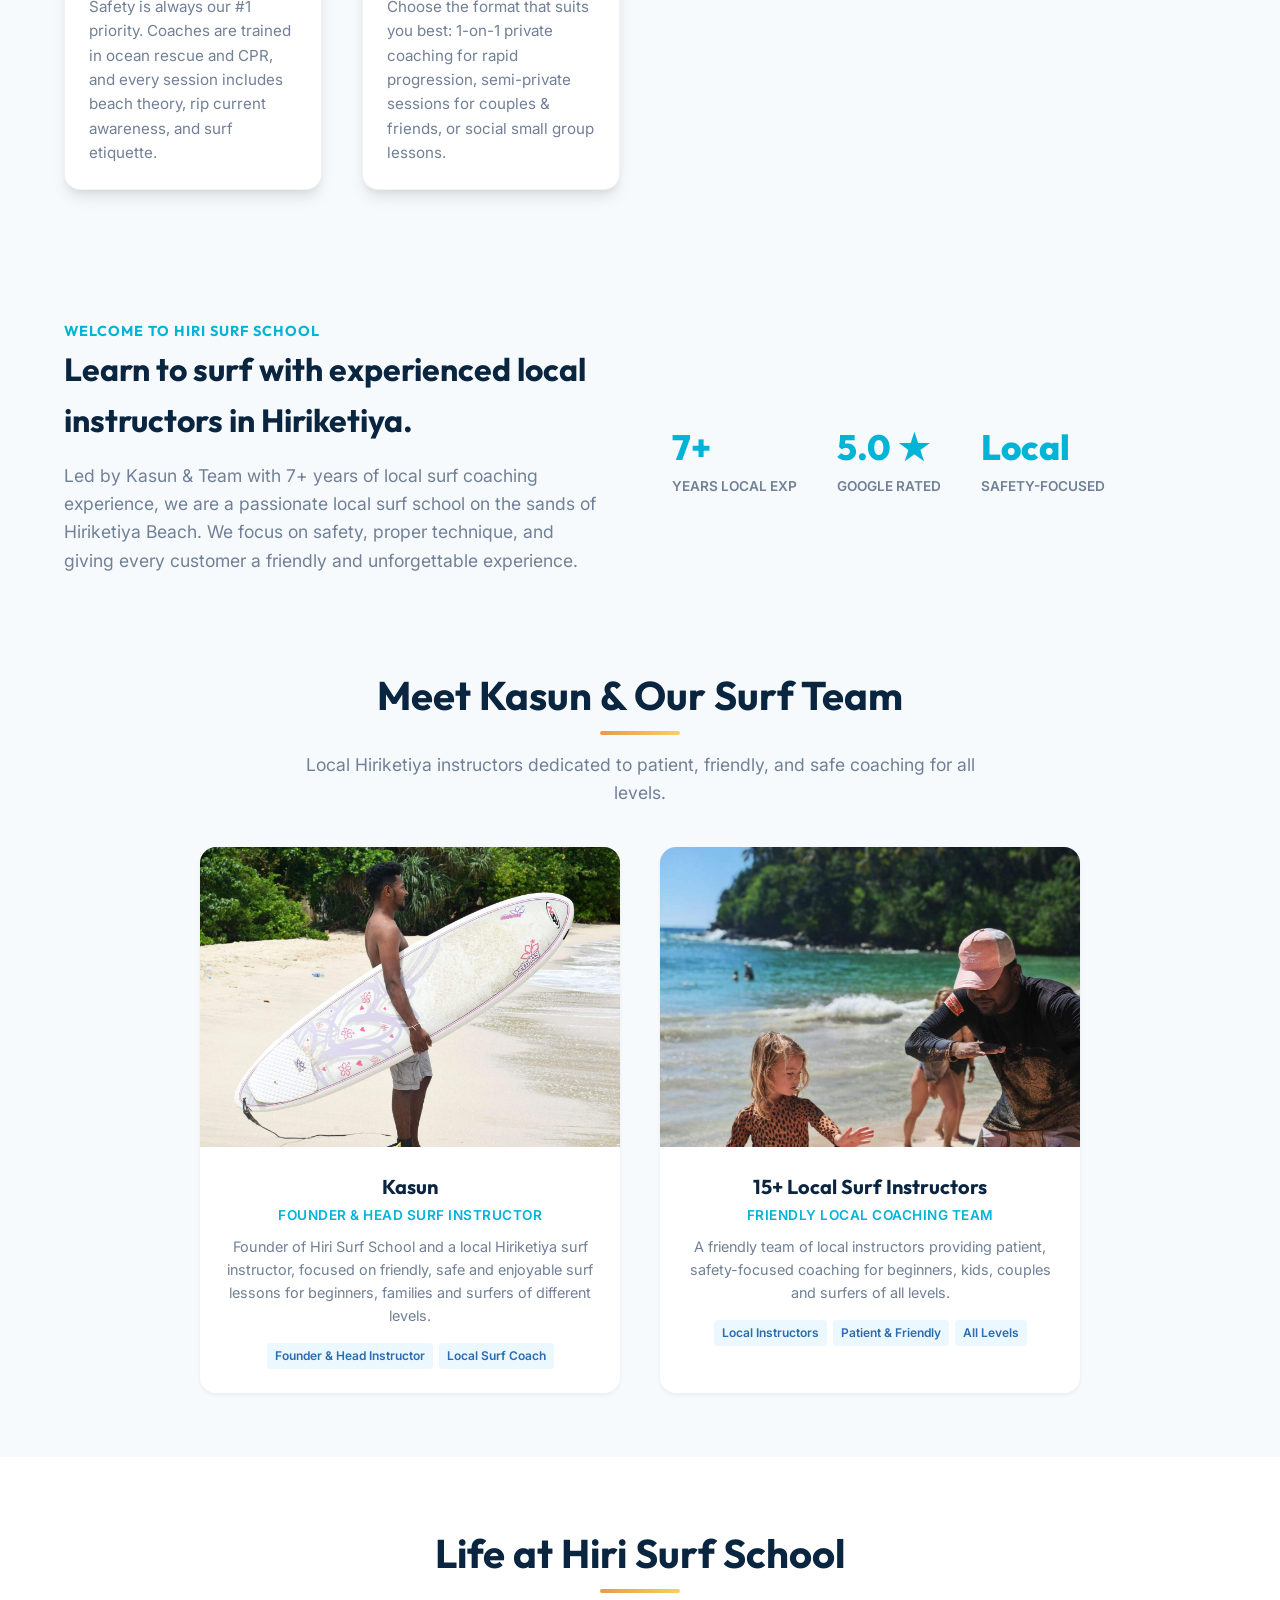
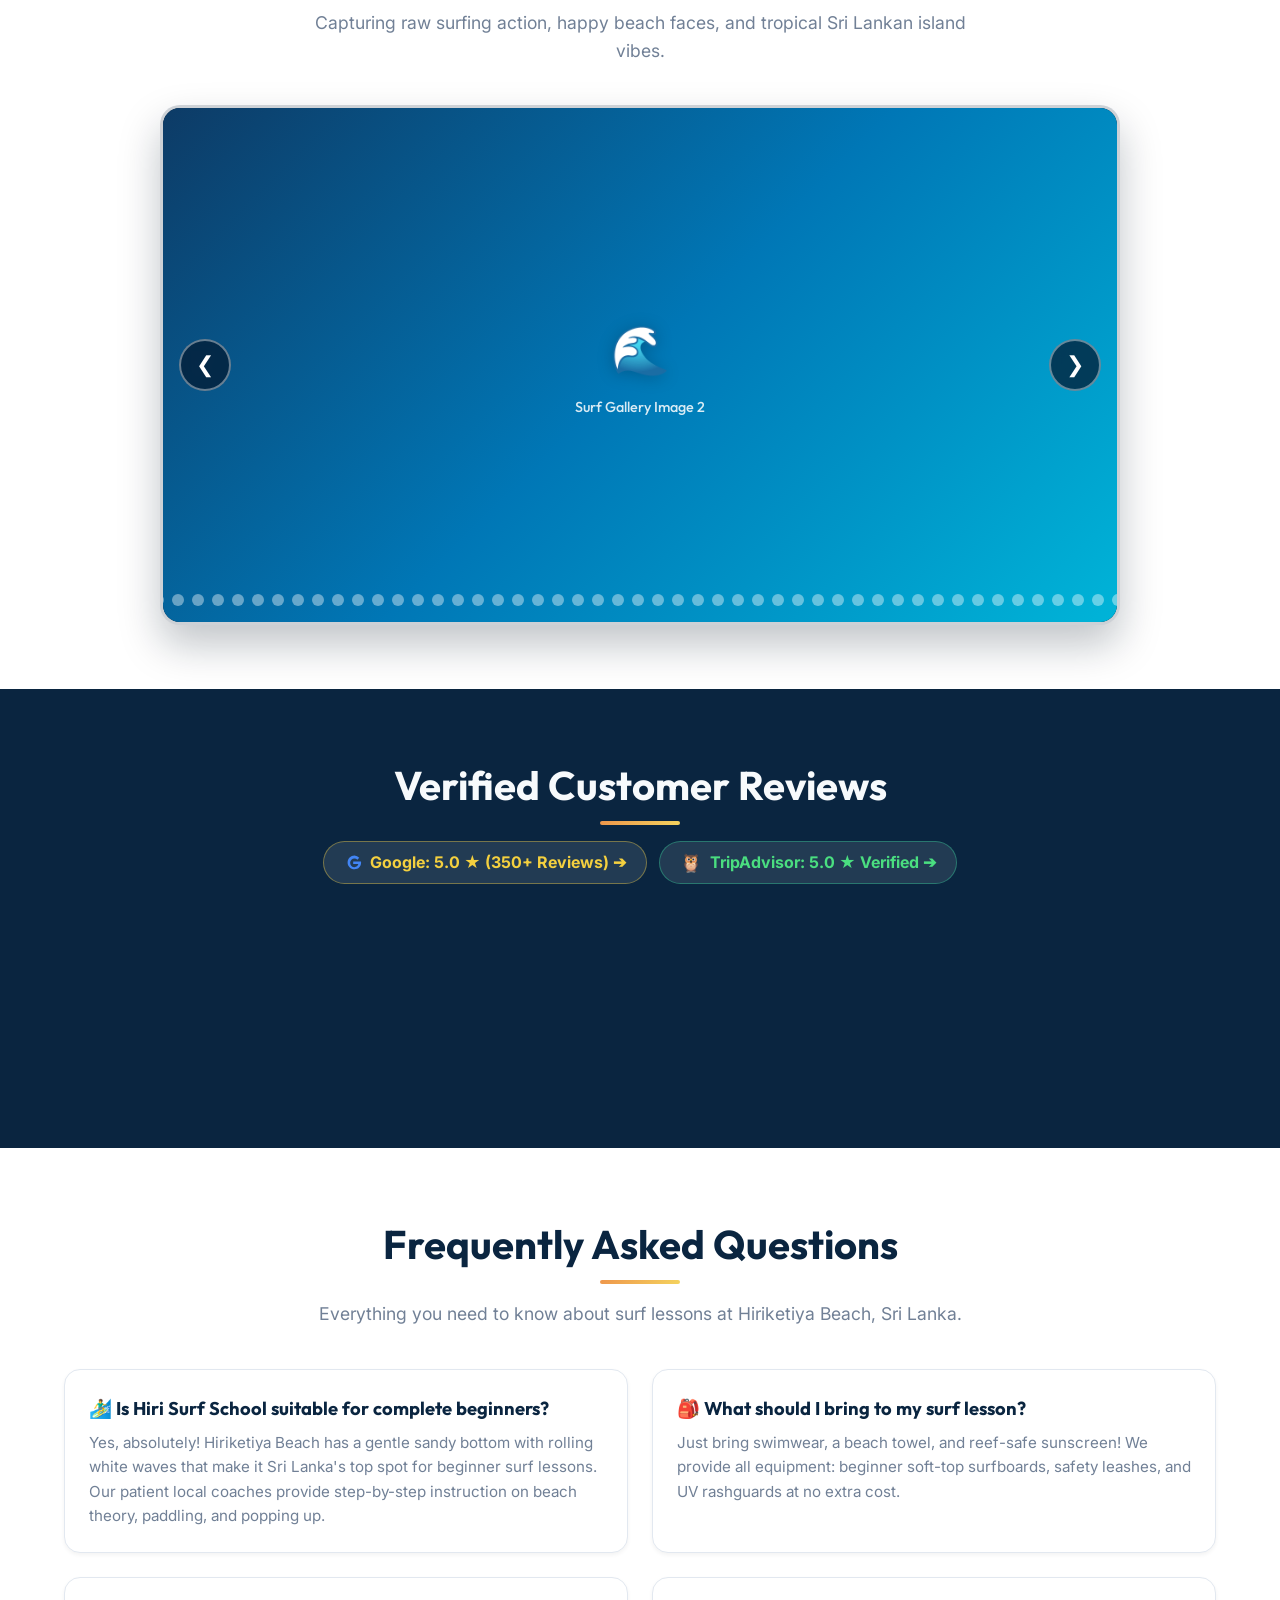
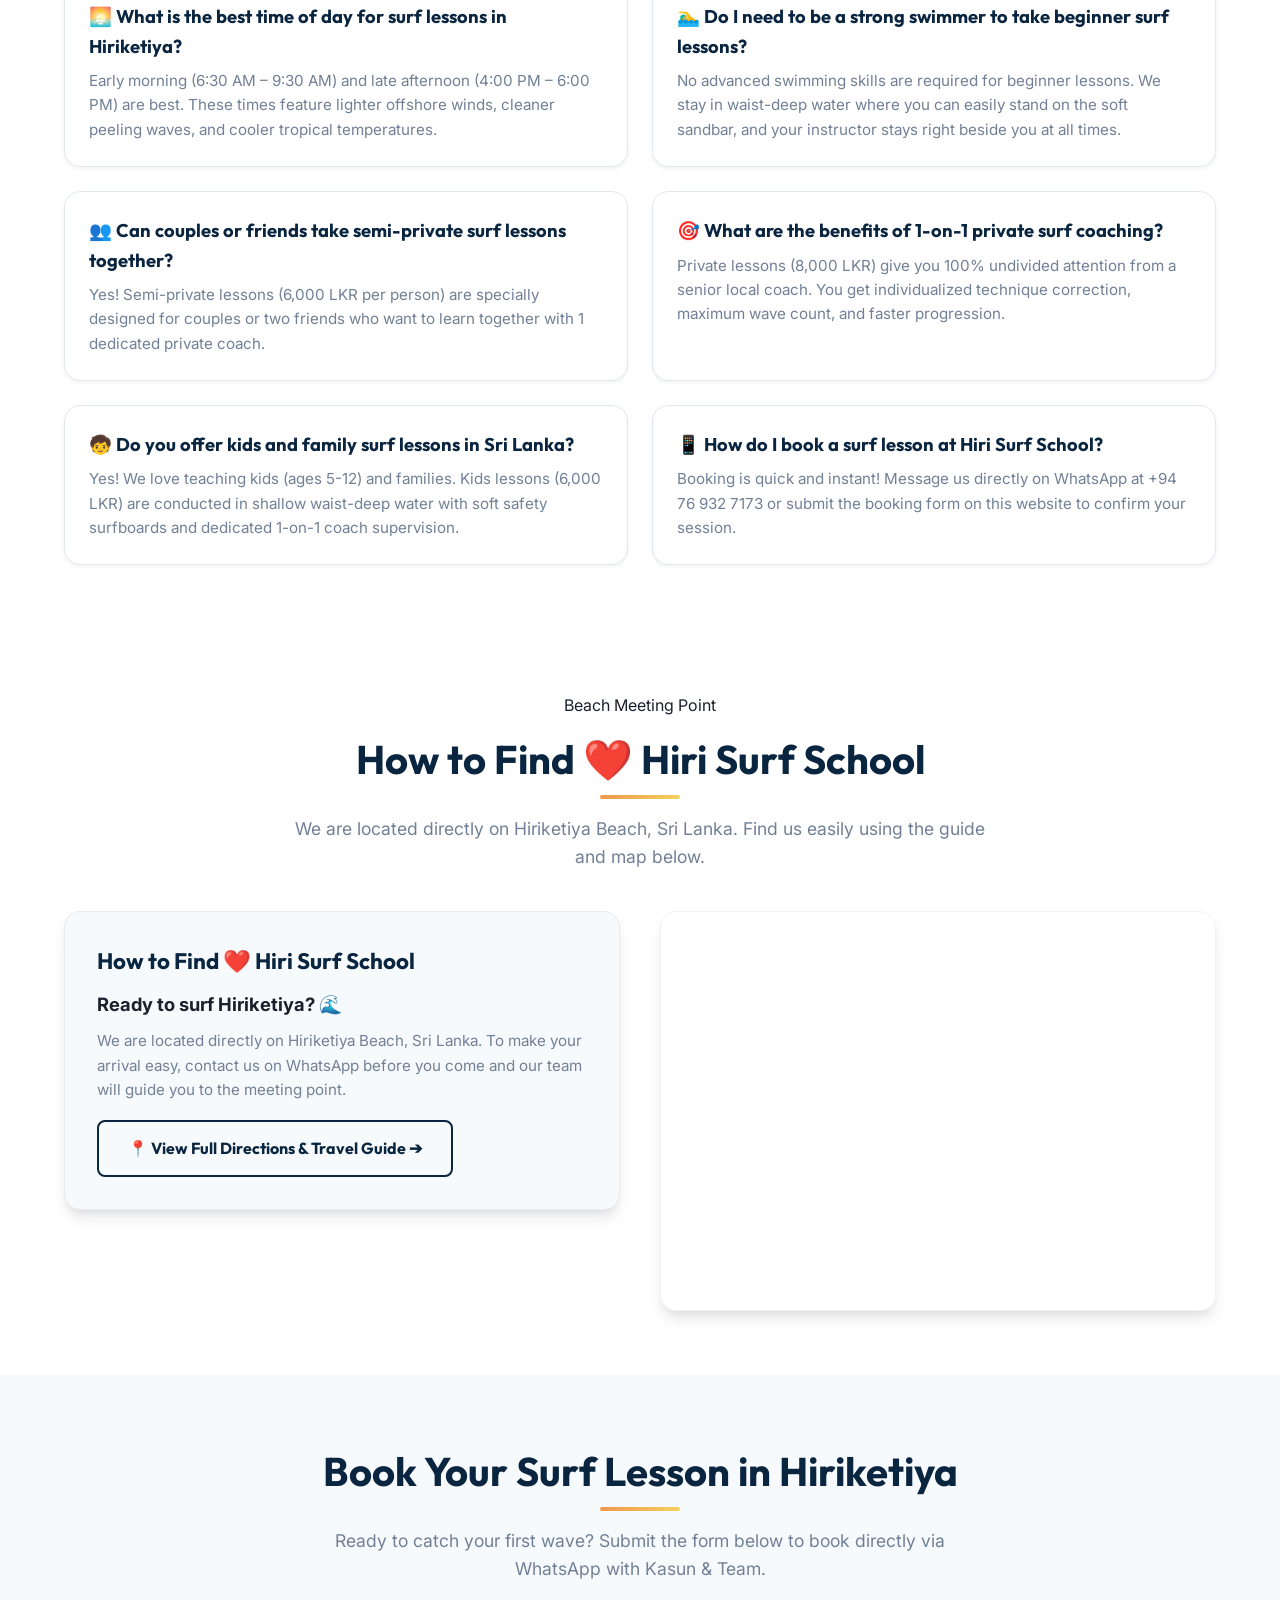
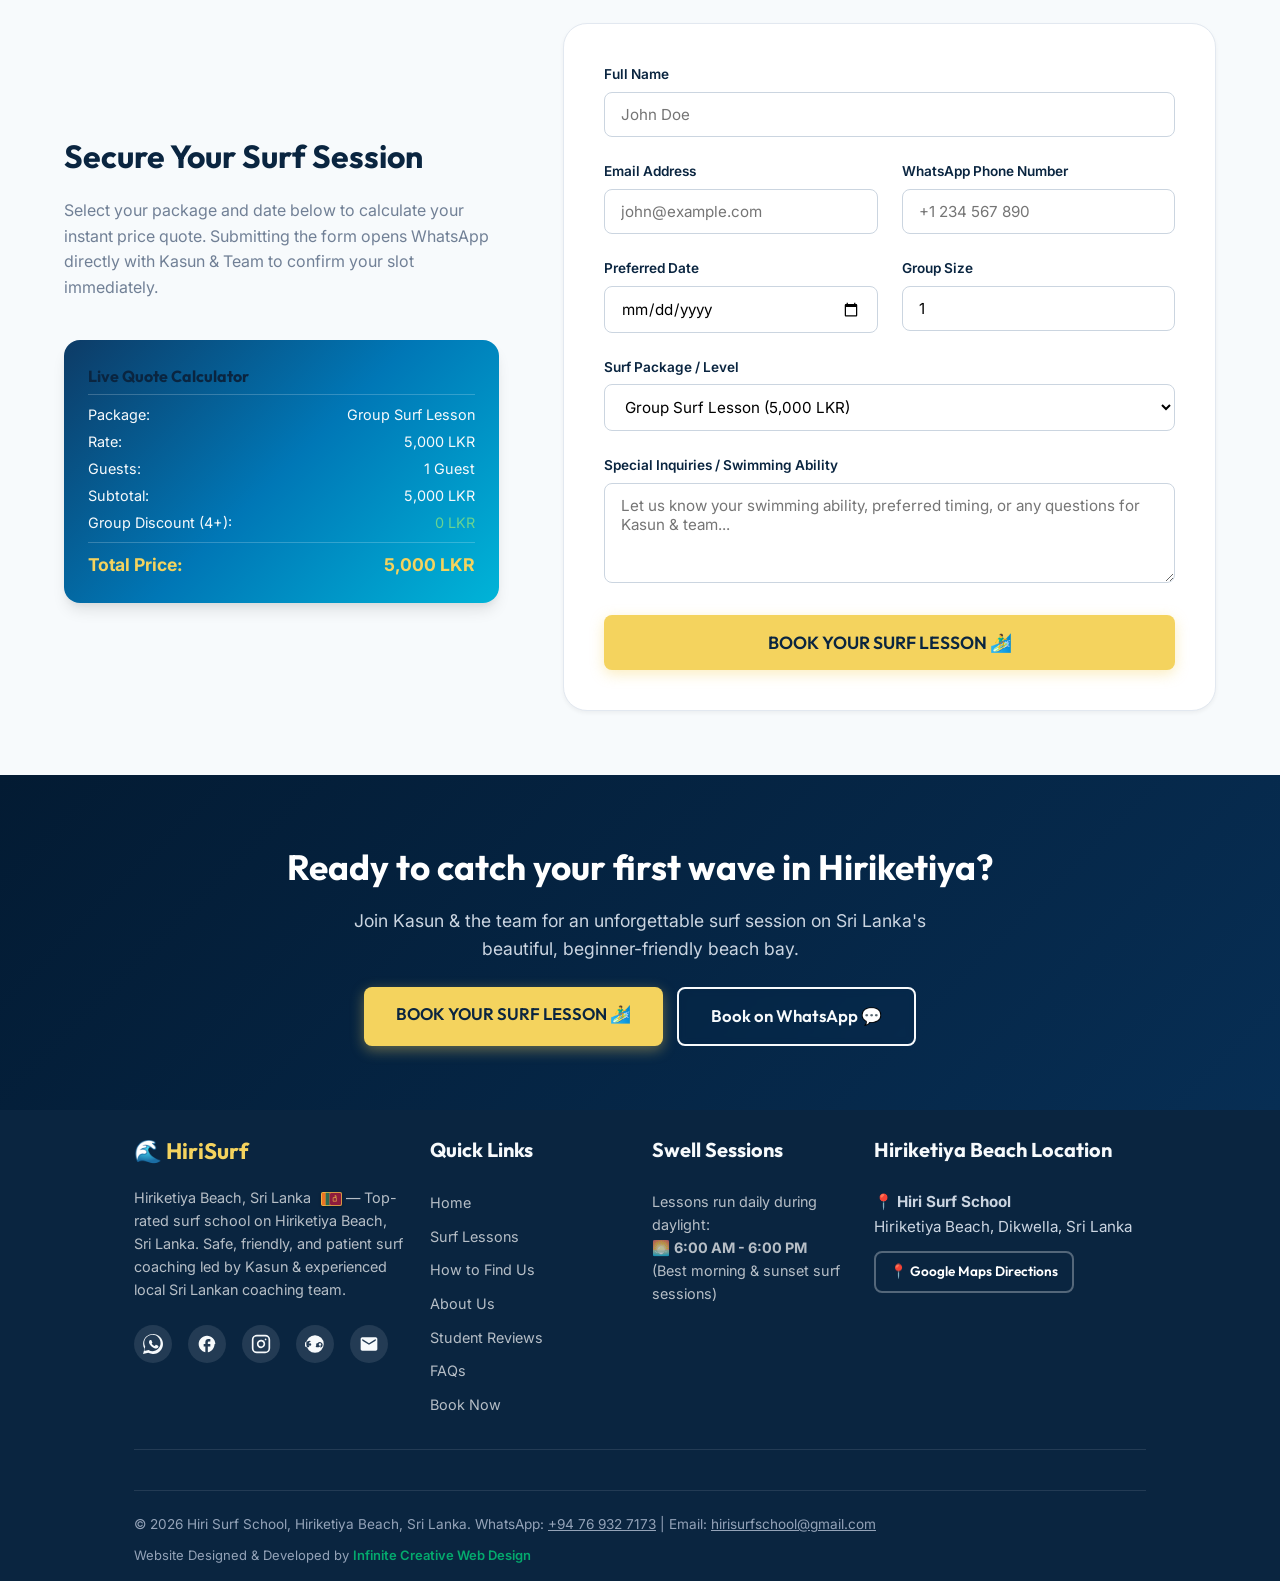
==== commit 4a78bbba: "Optimize Google SEO, local branding, schema markup, and WhatsApp booking" ====
--- a/index.html
+++ b/index.html
@@ -12,9 +12,9 @@
     <link rel="apple-touch-icon" href="images/wave-icon.png">
     <link rel="shortcut icon" href="favicon.ico">
     <link rel="manifest" href="manifest.json">
-    <title>Hiri Surf School | Best Surf Lessons in Hiriketiya Sri Lanka</title>
-    <meta name="description" content="Learn to surf at Hiriketiya Beach with Kasun & local pro coaches. Beginner lessons, kids coaching & multi-day packages. Book instantly via WhatsApp!">
-    <meta name="keywords" content="Surf school Hiriketiya, Hiriketiya surf lessons, Best surf school Hiriketiya Sri Lanka, Beginner surf lessons Hiriketiya, Private surf coach Hiriketiya, Hiriketiya surfboard rental and lessons, Learn to surf Sri Lanka Dikwella, Kasun surf lessons">
+    <title>Surf Lessons Hiriketiya | Best Surf School Sri Lanka - Hiri Surf</title>
+    <meta name="description" content="Book surf lessons in Hiriketiya with experienced local Sri Lankan instructors. Beginner, private, kids &amp; family surf coaching at Hiriketiya Beach. Book via WhatsApp!">
+    <meta name="keywords" content="Surf Lessons Hiriketiya, Best Surf School Hiriketiya, Surf Instructor Hiriketiya, Beginner Surf Lessons Sri Lanka, Private Surf Lessons Hiriketiya, Kids Surf Lessons Sri Lanka, Family Surf Lessons Hiriketiya, Hiriketiya surf school, Learn to surf Hiriketiya, Surfboard rental Hiriketiya, Dikwella surf school, Kasun surf lessons">
     <link rel="canonical" href="https://hirisurfschool.com/">
     <meta name="google-site-verification" content="google668603002ab6f8b3">
 
@@ -29,15 +29,15 @@
     <!-- Open Graph / Facebook / WhatsApp Social Cards -->
     <meta property="og:type" content="website">
     <meta property="og:url" content="https://hirisurfschool.com/">
-    <meta property="og:title" content="Hiri Surf School | Top Rated Surf Lessons in Hiriketiya">
-    <meta property="og:description" content="5.0-star certified surf coaching in Hiriketiya Bay, Sri Lanka. Beginner, private &amp; group surf lessons with Kasun &amp; Team.">
+    <meta property="og:title" content="Surf Lessons Hiriketiya | Best Surf School Sri Lanka - Hiri Surf">
+    <meta property="og:description" content="Book surf lessons in Hiriketiya with experienced local Sri Lankan instructors. Beginner, private, kids &amp; family surf coaching at Hiriketiya Beach. Book via WhatsApp!">
     <meta property="og:image" content="images/20702.jpg.jpeg">
 
     <!-- Twitter Card -->
     <meta name="twitter:card" content="summary_large_image">
     <meta name="twitter:url" content="https://hirisurfschool.com/">
-    <meta name="twitter:title" content="Hiri Surf School | Best Surf Lessons in Hiriketiya Sri Lanka">
-    <meta name="twitter:description" content="Learn to surf at Hiriketiya Beach with Hiri Surf School. Professional beginner, private &amp; group lessons, 5.0 Google rating. Book directly on WhatsApp!">
+    <meta name="twitter:title" content="Surf Lessons Hiriketiya | Best Surf School Sri Lanka - Hiri Surf">
+    <meta name="twitter:description" content="Book surf lessons in Hiriketiya with experienced local Sri Lankan instructors. Beginner, private, kids &amp; family surf coaching at Hiriketiya Beach. Book via WhatsApp!">
     <meta name="twitter:image" content="images/20702.jpg.jpeg">
 
     <!-- Geo & Local SEO Meta Tags -->
@@ -58,8 +58,8 @@
           "@type": ["LocalBusiness", "SportsActivityLocation", "TouristAttraction"],
           "@id": "https://hirisurfschool.com/#school",
           "name": "Hiri Surf School",
-          "alternateName": ["Hiriketiya Surf School", "Love Hiri Surf School", "HiriSurf"],
-          "description": "Top-rated surf school at Hiriketiya Beach, Sri Lanka. Safe, fun, and professional surf lessons led by Kasun and ISA-certified local coaches. Beginner surf lessons, private coaching, semi-private lessons, and surfboard rentals.",
+          "alternateName": ["Hiriketiya Surf School", "Best Surf School Hiriketiya", "Love Hiri Surf School", "HiriSurf"],
+          "description": "Top-rated surf school at Hiriketiya Beach, Sri Lanka. Safe, friendly, and professional surf lessons led by Kasun and experienced local Sri Lankan surf instructors. Beginner surf lessons, private surf coaching, semi-private lessons, kids surf lessons, family surf lessons, and surfboard rentals.",
           "image": [
             "https://hirisurfschool.com/images/20702.jpg.jpeg",
             "https://hirisurfschool.com/images/69528.jpg.jpeg",
@@ -70,7 +70,7 @@
           "telephone": "+94769327173",
           "email": "hirisurfschool@gmail.com",
           "priceRange": "$$",
-          "currenciesAccepted": "USD, LKR, EUR, GBP, AUD",
+          "currenciesAccepted": "LKR, USD, EUR, GBP, AUD",
           "paymentAccepted": "Cash, WhatsApp Booking",
           "address": {
             "@type": "PostalAddress",
@@ -113,34 +113,93 @@
             "itemListElement": [
               {
                 "@type": "Offer",
+                "name": "Group Surf Lesson Hiriketiya",
+                "price": "5000",
+                "priceCurrency": "LKR",
+                "availability": "https://schema.org/InStock",
+                "url": "https://hirisurfschool.com/#lessons",
                 "itemOffered": {
                   "@type": "Service",
-                  "name": "Beginner Surf Lesson (1.5 Hours)",
-                  "description": "Includes surfboard, rashguard, beach theory safety, and in-water wave riding coaching."
+                  "name": "Group Surf Lesson Hiriketiya Beach",
+                  "description": "1h 15m beginner friendly small group lesson. Includes safety softboard, rashguard, beach theory, and in-water wave riding coaching."
                 }
               },
               {
                 "@type": "Offer",
+                "name": "Semi-Private Surf Lesson for Couples & Friends",
+                "price": "6000",
+                "priceCurrency": "LKR",
+                "availability": "https://schema.org/InStock",
+                "url": "https://hirisurfschool.com/#lessons",
                 "itemOffered": {
                   "@type": "Service",
-                  "name": "Private 1-on-1 Surf Coaching",
-                  "description": "Dedicated senior surf coach for rapid progression, paddle technique, and wave selection."
+                  "name": "Semi-Private Surf Lesson Hiriketiya",
+                  "description": "1h 15m lesson with 1 dedicated coach for 2 students. Best for couples and friends."
                 }
               },
               {
                 "@type": "Offer",
+                "name": "Private 1-on-1 Surf Coaching Hiriketiya",
+                "price": "8000",
+                "priceCurrency": "LKR",
+                "availability": "https://schema.org/InStock",
+                "url": "https://hirisurfschool.com/#lessons",
                 "itemOffered": {
                   "@type": "Service",
-                  "name": "Semi-Private Couples / Friends Surf Lesson",
-                  "description": "Learn together with 1 dedicated coach for 2 surfers."
+                  "name": "Private Surf Lessons Hiriketiya",
+                  "description": "Dedicated senior surf instructor for rapid progression, personalized pop-up technique, and wave selection."
                 }
               },
               {
                 "@type": "Offer",
+                "name": "Kids Surf Lessons Sri Lanka",
+                "price": "6000",
+                "priceCurrency": "LKR",
+                "availability": "https://schema.org/InStock",
+                "url": "https://hirisurfschool.com/#lessons",
                 "itemOffered": {
                   "@type": "Service",
-                  "name": "3-Day & 5-Day Intensive Surf Progress Package",
-                  "description": "Multi-session course taking you from complete beginner to trimming green waves independently."
+                  "name": "Kids Surf Lessons Hiriketiya (Ages 5-12)",
+                  "description": "Safe, gentle 1-on-1 coaching in waist-deep water on soft safety surfboards with patient local instructors."
+                }
+              },
+              {
+                "@type": "Offer",
+                "name": "1-Day Double Session Surf Course",
+                "price": "13000",
+                "priceCurrency": "LKR",
+                "availability": "https://schema.org/InStock",
+                "url": "https://hirisurfschool.com/#lessons",
+                "itemOffered": {
+                  "@type": "Service",
+                  "name": "1-Day Intensive Surf Course",
+                  "description": "Two 1h 15m sessions in one day to fast-track pop-up stability and ocean confidence."
+                }
+              },
+              {
+                "@type": "Offer",
+                "name": "3-Day Surf Course Package",
+                "price": "21000",
+                "priceCurrency": "LKR",
+                "availability": "https://schema.org/InStock",
+                "url": "https://hirisurfschool.com/#lessons",
+                "itemOffered": {
+                  "@type": "Service",
+                  "name": "3-Day Surf Package Hiriketiya",
+                  "description": "Three daily 1h 15m coaching sessions taking beginners to consistent wave standing and turning."
+                }
+              },
+              {
+                "@type": "Offer",
+                "name": "5-Day Complete Surfer Course",
+                "price": "30000",
+                "priceCurrency": "LKR",
+                "availability": "https://schema.org/InStock",
+                "url": "https://hirisurfschool.com/#lessons",
+                "itemOffered": {
+                  "@type": "Service",
+                  "name": "5-Day Surf Package Hiriketiya",
+                  "description": "Five daily intensive coached sessions covering paddle mechanics, wave selection, and independent surfing."
                 }
               }
             ]
@@ -152,34 +211,58 @@
           "mainEntity": [
             {
               "@type": "Question",
-              "name": "Is Hiri Surf School suitable for complete beginners?",
+              "name": "Why is Hiriketiya Beach the best place for surf lessons in Sri Lanka?",
               "acceptedAnswer": {
                 "@type": "Answer",
-                "text": "Yes. We welcome complete beginners and provide patient, step-by-step instruction on beach theory, ocean safety, and in-water popping up."
+                "text": "Hiriketiya Beach is a protected, horseshoe-shaped bay on Sri Lanka's south coast with a gentle, sandy bottom that creates mellow, peeling waves ideal for beginner surf lessons and kids. Its sheltered geography allows surfing year-round with warm water and safe conditions."
               }
             },
             {
               "@type": "Question",
-              "name": "What should I bring to the surf lesson?",
+              "name": "What surf lessons are available at Hiri Surf School?",
               "acceptedAnswer": {
                 "@type": "Answer",
-                "text": "Bring swimwear, a towel, sunscreen, and drinking water. We provide all necessary surf equipment for the lesson including surfboard, leash, and rashguard."
+                "text": "We provide Group Surf Lessons (5,000 LKR), Semi-Private Lessons for couples/friends (6,000 LKR), Private 1-on-1 Surf Coaching (8,000 LKR), Kids Surf Lessons (6,000 LKR), and Multi-Day Surf Packages (1-Day, 3-Day, and 5-Day courses)."
               }
             },
             {
               "@type": "Question",
-              "name": "What time is best for surfing in Hiriketiya?",
+              "name": "Who are the surf instructors at Hiri Surf School?",
               "acceptedAnswer": {
                 "@type": "Answer",
-                "text": "Morning sessions (6:30 AM – 9:30 AM) and sunset sessions (4:00 PM – 6:00 PM) are best because winds are lighter, waves are cleaner, and the beach is less crowded."
+                "text": "Our surf coaches are experienced local Sri Lankan surfers who grew up surfing Hiriketiya Bay. Led by Kasun, the team has 7+ years of coaching experience and is trained in ocean rescue, water safety, CPR, and wave mechanics."
               }
             },
             {
               "@type": "Question",
-              "name": "Do I need to know how to swim to take a beginner surf lesson?",
+              "name": "Are your surf lessons beginner-friendly and safe for kids and families?",
               "acceptedAnswer": {
                 "@type": "Answer",
-                "text": "For beginners, we stay in waist-deep water where you can easily stand on the soft sandbar. Please inform your instructor of your swimming ability before entering the water."
+                "text": "Yes! We specialize in beginner surf lessons and kids surf coaching (ages 5+). Lessons take place in waist-deep water over a soft sandbar, using soft-top safety surfboards and 1-on-1 instructor supervision."
+              }
+            },
+            {
+              "@type": "Question",
+              "name": "What is included in each surf lesson?",
+              "acceptedAnswer": {
+                "@type": "Answer",
+                "text": "Every lesson includes a high-quality beginner soft surfboard, safety leash, UV protection rashguard, 15 minutes of land-based theory and pop-up coaching, and 1 hour of active in-water coaching and wave pushing."
+              }
+            },
+            {
+              "@type": "Question",
+              "name": "What time of day is best for surf lessons in Hiriketiya?",
+              "acceptedAnswer": {
+                "@type": "Answer",
+                "text": "Morning sessions (6:30 AM – 9:30 AM) and sunset sessions (4:00 PM – 6:00 PM) offer the cleanest wave conditions with light offshore winds and cooler temperatures."
+              }
+            },
+            {
+              "@type": "Question",
+              "name": "Do I need to be a strong swimmer to take surf lessons?",
+              "acceptedAnswer": {
+                "@type": "Answer",
+                "text": "No advanced swimming skills are required for beginner lessons. We stay in waist-deep water where you can easily stand on the sand, and your instructor stays right beside you at all times."
               }
             },
             {
@@ -187,8 +270,38 @@
               "name": "How do I book a surf lesson at Hiri Surf School?",
               "acceptedAnswer": {
                 "@type": "Answer",
-                "text": "You can book directly via WhatsApp at +94 76 932 7173 or use the online booking form on our website."
+                "text": "You can book directly via WhatsApp at +94 76 932 7173 (wa.me/94769327173) or by submitting the booking form on our website for an instant WhatsApp confirmation."
               }
+            }
+          ]
+        },
+        {
+          "@type": "BreadcrumbList",
+          "@id": "https://hirisurfschool.com/#breadcrumbs",
+          "itemListElement": [
+            {
+              "@type": "ListItem",
+              "position": 1,
+              "name": "Home",
+              "item": "https://hirisurfschool.com/"
+            },
+            {
+              "@type": "ListItem",
+              "position": 2,
+              "name": "Surf Lessons Hiriketiya",
+              "item": "https://hirisurfschool.com/#lessons"
+            },
+            {
+              "@type": "ListItem",
+              "position": 3,
+              "name": "How to Find Us",
+              "item": "https://hirisurfschool.com/location.html"
+            },
+            {
+              "@type": "ListItem",
+              "position": 4,
+              "name": "Hiriketiya Surf Guide",
+              "item": "https://hirisurfschool.com/surf-guide.html"
             }
           ]
         }
@@ -274,7 +387,7 @@
                         <div class="mobile-menu-link-icon">👥</div>
                         <div class="mobile-menu-link-info">
                             <span class="link-title">About Kasun &amp; Team</span>
-                            <span class="link-subtitle">Local ISA-certified coaches</span>
+                            <span class="link-subtitle">Experienced local Sri Lankan coaches</span>
                         </div>
                     </div>
                     <div class="mobile-menu-link-right">
@@ -370,11 +483,11 @@
         <div class="container">
             <div class="hero-content">
                 <span class="hero-tagline" id="dynHeroTagline">Hiriketiya Beach, Sri Lanka <svg class="flag-lk" viewBox="0 0 900 600" style="display: inline-block; vertical-align: middle; height: 14px; width: 21px; margin-left: 6px; border-radius: 2px; box-shadow: 0 1px 3px rgba(0,0,0,0.3);"><rect width="900" height="600" fill="#F7C948"/><rect x="30" y="30" width="168" height="540" fill="#EB7424"/><rect x="198" y="30" width="168" height="540" fill="#2D6B52"/><rect x="366" y="30" width="504" height="540" fill="#8D1B3D"/><circle cx="400" cy="65" r="15" fill="#F7C948"/><circle cx="835" cy="65" r="15" fill="#F7C948"/><circle cx="400" cy="535" r="15" fill="#F7C948"/><circle cx="835" cy="535" r="15" fill="#F7C948"/><path d="M520,380 L520,240 L660,240 L660,380 Z M610,240 L610,160 M610,160 L660,180" stroke="#F7C948" stroke-width="25" stroke-linecap="round" stroke-linejoin="round" fill="none"/></svg></span>
-                <h1 class="hero-title" id="dynHeroTitle">Hiriketiya ❤️ Hiri Surf School Learn to Surf in <span>Sri Lanka</span> 🏄‍♂️🌴</h1>
-                <p class="hero-subtitle" id="dynHeroSubtitle">Safe, fun, and professional surf lessons led by Kasun &amp; Team. Perfect for complete beginners, couples, kids, and all levels at Hiriketiya Beach.</p>
+                <h1 class="hero-title" id="dynHeroTitle">Surf Lessons Hiriketiya — Best Surf School in <span>Sri Lanka</span> 🏄‍♂️🌴</h1>
+                <p class="hero-subtitle" id="dynHeroSubtitle">Safe, fun, and beginner-friendly surf lessons led by Kasun &amp; experienced local Sri Lankan instructors. Perfect for beginners, couples, kids, and families at Hiriketiya Beach.</p>
                 <div class="hero-actions">
                     <a href="#booking" class="btn btn-primary">BOOK YOUR SURF LESSON 🏄‍♂️</a>
-                    <a href="https://wa.me/94769327173" target="_blank" class="btn btn-secondary">Book on WhatsApp 💬</a>
+                    <a href="https://wa.me/94769327173?text=Hi%20Kasun!%20I%20want%20to%20book%20a%20surf%20lesson%20at%20Hiriketiya%20Beach." target="_blank" class="btn btn-secondary">Book on WhatsApp 💬</a>
                 </div>
             </div>
             
@@ -439,7 +552,7 @@
                     <span class="reviews-bar-icon">🏄‍♂️</span>
                     <div class="reviews-bar-text">
                         <h4>7+ Years Local Experience</h4>
-                        <p>Certified ISA Instructors</p>
+                        <p>Experienced Local Sri Lankan Coaches</p>
                     </div>
                 </div>
             </div>
@@ -459,7 +572,7 @@
                 <!-- Package 1: Group Lesson -->
                 <article class="package-card">
                     <div class="package-img-wrapper">
-                        <img src="images/69546.jpg.jpeg" alt="Group Surf Lesson" class="package-img" loading="lazy" onerror="this.style.display='none'; this.nextElementSibling.style.display='flex';">
+                        <img src="images/69546.jpg.jpeg" alt="Group Surf Lessons Hiriketiya Beach with Local Coach" class="package-img" loading="lazy" onerror="this.style.display='none'; this.nextElementSibling.style.display='flex';">
                         <div class="img-fallback" style="display: none; height: 100%;">
                             <span>Group Surf Lesson</span>
                         </div>
@@ -491,7 +604,7 @@
                 <!-- Package 2: Semi-Private Lesson (Highlighted) -->
                 <article class="package-card" style="border: 2px solid var(--color-accent); transform: translateY(-4px);">
                     <div class="package-img-wrapper">
-                        <img src="images/69606.jpg.jpeg" alt="Semi-Private Surf Lesson" class="package-img" loading="lazy" onerror="this.style.display='none'; this.nextElementSibling.style.display='flex';">
+                        <img src="images/69606.jpg.jpeg" alt="Semi-Private Couples &amp; Friends Surf Lessons Hiriketiya" class="package-img" loading="lazy" onerror="this.style.display='none'; this.nextElementSibling.style.display='flex';">
                         <div class="img-fallback" style="display: none; height: 100%;">
                             <span>Semi-Private Lesson</span>
                         </div>
@@ -523,7 +636,7 @@
                 <!-- Package 3: Private Lesson -->
                 <article class="package-card">
                     <div class="package-img-wrapper">
-                        <img src="images/69535.jpg.jpeg" alt="Private Surf Lesson" class="package-img" loading="lazy" onerror="this.style.display='none'; this.nextElementSibling.style.display='flex';">
+                        <img src="images/69535.jpg.jpeg" alt="Private 1-on-1 Surf Coaching in Hiriketiya Sri Lanka" class="package-img" loading="lazy" onerror="this.style.display='none'; this.nextElementSibling.style.display='flex';">
                         <div class="img-fallback" style="display: none; height: 100%;">
                             <span>Private Surf Lesson</span>
                         </div>
@@ -555,7 +668,7 @@
                 <!-- Package 4: Kids Surf Lesson -->
                 <article class="package-card">
                     <div class="package-img-wrapper">
-                        <img src="images/20713.jpg.jpeg" alt="Kids Surf Lesson" class="package-img" loading="lazy" onerror="this.style.display='none'; this.nextElementSibling.style.display='flex';">
+                        <img src="images/20713.jpg.jpeg" alt="Kids Surf Lessons Sri Lanka at Hiriketiya Beach" class="package-img" loading="lazy" onerror="this.style.display='none'; this.nextElementSibling.style.display='flex';">
                         <div class="img-fallback" style="display: none; height: 100%;">
                             <span>Kids Surf Lesson</span>
                         </div>
@@ -595,7 +708,7 @@
                 <!-- Multi-Day 1: 1-Day Course -->
                 <article class="package-card" style="overflow: hidden; display: flex; flex-direction: column;">
                     <div class="package-img-wrapper">
-                        <img src="images/20702.jpg.jpeg" alt="1-Day Surf Course" class="package-img" onerror="this.style.display='none'; this.nextElementSibling.style.display='flex';">
+                        <img src="images/20702.jpg.jpeg" alt="Beginner Surf Lessons Sri Lanka 1-Day Intensive Course" class="package-img" onerror="this.style.display='none'; this.nextElementSibling.style.display='flex';">
                         <div class="img-fallback" style="display: none; height: 100%;">
                             <span>1-Day Surf Course</span>
                         </div>
@@ -623,7 +736,7 @@
                 <!-- Multi-Day 2: 3-Day Course -->
                 <article class="package-card" style="overflow: hidden; display: flex; flex-direction: column;">
                     <div class="package-img-wrapper">
-                        <img src="images/20681.jpg.jpeg" alt="3-Day Surf Package" class="package-img" onerror="this.style.display='none'; this.nextElementSibling.style.display='flex';">
+                        <img src="images/20681.jpg.jpeg" alt="3-Day Surf Course Hiriketiya Beach with Surf Instructor" class="package-img" onerror="this.style.display='none'; this.nextElementSibling.style.display='flex';">
                         <div class="img-fallback" style="display: none; height: 100%;">
                             <span>3-Day Surf Package</span>
                         </div>
@@ -651,7 +764,7 @@
                 <!-- Multi-Day 3: 5-Day Course -->
                 <article class="package-card" style="overflow: hidden; display: flex; flex-direction: column;">
                     <div class="package-img-wrapper">
-                        <img src="images/69528.jpg.jpeg" alt="5-Day Surf Package" class="package-img" onerror="this.style.display='none'; this.nextElementSibling.style.display='flex';">
+                        <img src="images/69528.jpg.jpeg" alt="5-Day Complete Surf Coaching Package Hiriketiya Sri Lanka" class="package-img" onerror="this.style.display='none'; this.nextElementSibling.style.display='flex';">
                         <div class="img-fallback" style="display: none; height: 100%;">
                             <span>5-Day Surf Package</span>
                         </div>
@@ -687,36 +800,50 @@
         <div class="container">
             <div class="section-header text-center">
                 <h2>Why Choose Hiri Surf School?</h2>
-                <p>We are dedicated to providing a safe, professional, and authentic local surfing experience at Hiriketiya Beach.</p>
+                <p>Learn to surf in Hiriketiya with experienced local Sri Lankan instructors dedicated to your safety, fast progress, and unforgettable waves.</p>
             </div>
             
             <div class="why-hiri-grid">
-                <!-- Point 1 -->
+                <!-- Card 1: Experienced Local Sri Lankan Instructors -->
                 <div class="why-hiri-card">
-                    <div class="why-hiri-card-icon">🎓</div>
-                    <h3>Certified ISA Coaches</h3>
-                    <p>Learn from local instructors who are ISA-accredited (International Surfing Association) and trained in ocean rescue and CPR. Professional coaching you can trust.</p>
+                    <div class="why-hiri-card-icon">🏄‍♂️</div>
+                    <h3>Experienced Local Sri Lankan Instructors</h3>
+                    <p>Born and raised surfing Sri Lanka’s south coast, our friendly local coaches bring over 7+ years of authentic surfing and coaching experience to every student.</p>
                 </div>
                 
-                <!-- Point 2 -->
+                <!-- Card 2: Deep Hiriketiya Wave Knowledge -->
+                <div class="why-hiri-card">
+                    <div class="why-hiri-card-icon">🌊</div>
+                    <h3>Deep Hiriketiya Wave Knowledge</h3>
+                    <p>Nobody understands Hiriketiya Bay's sandbar tides, swell angles, and reef point dynamics better than local coaches who surf here every single day.</p>
+                </div>
+                
+                <!-- Card 3: Beginner-Friendly & Patient Coaching -->
+                <div class="why-hiri-card">
+                    <div class="why-hiri-card-icon">🤙</div>
+                    <h3>Beginner-Friendly &amp; Patient Coaching</h3>
+                    <p>First time on a surfboard? We break down paddle power, balance, and pop-up mechanics step-by-step in a fun, encouraging, and supportive atmosphere.</p>
+                </div>
+                
+                <!-- Card 4: Kids & Family Surf Lessons -->
+                <div class="why-hiri-card">
+                    <div class="why-hiri-card-icon">🧒</div>
+                    <h3>Kids &amp; Family Surf Lessons</h3>
+                    <p>Gentle coaching in shallow waist-deep water for children (ages 5+) and families. Dedicated 1-on-1 supervision ensures peace of mind and smiles all around.</p>
+                </div>
+
+                <!-- Card 5: Ocean Safety & Wave Awareness -->
                 <div class="why-hiri-card">
                     <div class="why-hiri-card-icon">🛡️</div>
-                    <h3>Safety-First Approach</h3>
-                    <p>All beginner lessons are conducted in waist-deep, safe sandy areas of Hiriketiya Bay. Our coaches stay right next to you for maximum support and safety.</p>
-                </div>
-                
-                <!-- Point 3 -->
+                    <h3>Ocean Safety &amp; Wave Awareness</h3>
+                    <p>Safety is always our #1 priority. Coaches are trained in ocean rescue and CPR, and every session includes beach theory, rip current awareness, and surf etiquette.</p>
+                </div>
+
+                <!-- Card 6: Private, Semi-Private & Group Options -->
                 <div class="why-hiri-card">
-                    <div class="why-hiri-card-icon">🏄‍♂️</div>
-                    <h3>Premium Gear Included</h3>
-                    <p>We provide high-quality soft-top safety boards, leashes, and UV protection rashguards for all students at no extra cost. Swap boards as you progress.</p>
-                </div>
-                
-                <!-- Point 4 -->
-                <div class="why-hiri-card">
-                    <div class="why-hiri-card-icon">☀️</div>
-                    <h3>Flexible Scheduling</h3>
-                    <p>Ocean swell and wind change throughout the day. We monitor the conditions and schedule your sessions to guarantee the best waves for your skill level.</p>
+                    <div class="why-hiri-card-icon">🎯</div>
+                    <h3>Private, Semi-Private &amp; Group Options</h3>
+                    <p>Choose the format that suits you best: 1-on-1 private coaching for rapid progression, semi-private sessions for couples &amp; friends, or social small group lessons.</p>
                 </div>
             </div>
         </div>
@@ -758,7 +885,7 @@
                 <!-- Instructor 1: Kasun -->
                 <article class="instructor-card">
                     <div class="instructor-img-wrapper">
-                        <img src="images/instructor-1.jpg" alt="Kasun — Founder & Head Surf Instructor" class="instructor-img" loading="lazy" onerror="this.style.display='none'; this.nextElementSibling.style.display='flex';">
+                        <img src="images/instructor-1.jpg" alt="Kasun - Head Surf Instructor at Hiri Surf School Hiriketiya" class="instructor-img" loading="lazy" onerror="this.style.display='none'; this.nextElementSibling.style.display='flex';">
                         <div class="img-fallback" style="display: none; height: 100%;">
                             <span>Kasun</span>
                         </div>
@@ -777,7 +904,7 @@
                 <!-- Instructor 2: 15+ Local Surf Instructors -->
                 <article class="instructor-card">
                     <div class="instructor-img-wrapper">
-                        <img src="images/20702.jpg.jpeg" alt="15+ Local Surf Instructors" class="instructor-img" loading="lazy" onerror="this.style.display='none'; this.nextElementSibling.style.display='flex';">
+                        <img src="images/20702.jpg.jpeg" alt="Experienced Local Sri Lankan Surf Instructors at Hiriketiya Beach" class="instructor-img" loading="lazy" onerror="this.style.display='none'; this.nextElementSibling.style.display='flex';">
                         <div class="img-fallback" style="display: none; height: 100%;">
                             <span>15+ Local Surf Instructors</span>
                         </div>
@@ -809,13 +936,13 @@
             <div class="gallery-slider-wrapper">
                 <div class="gallery-slider-track" id="galleryContainer">
                     <div class="gallery-slide">
-                        <img src="images/69527.jpg.jpeg" alt="Surf Gallery Image 1" loading="lazy">
+                        <img src="images/69527.jpg.jpeg" alt="Surfing the gentle waves at Hiriketiya Beach Sri Lanka" loading="lazy">
                     </div>
                     <div class="gallery-slide">
-                        <img src="images/69528.jpg.jpeg" alt="Surf Gallery Image 2" loading="lazy">
+                        <img src="images/69528.jpg.jpeg" alt="Beginner student standing up during surf lesson at Hiriketiya" loading="lazy">
                     </div>
                     <div class="gallery-slide">
-                        <img src="images/69535.jpg.jpeg" alt="Surf Gallery Image 3" loading="lazy">
+                        <img src="images/69535.jpg.jpeg" alt="Surf students and local coaches celebrating on Hiriketiya Beach" loading="lazy">
                     </div>
                 </div>
                 <!-- Navigation Controls -->
@@ -860,49 +987,49 @@
         <div class="container">
             <div class="section-header text-center">
                 <h2>Frequently Asked Questions</h2>
-                <p>Everything you need to know before paddling out with us at Hiriketiya Beach.</p>
+                <p>Everything you need to know about surf lessons at Hiriketiya Beach, Sri Lanka.</p>
             </div>
             
             <div class="faq-grid" id="faqsContainer">
                 <!-- FAQ 1 -->
                 <div class="faq-card">
                     <h3 class="faq-question">🏄‍♂️ Is Hiri Surf School suitable for complete beginners?</h3>
-                    <p class="faq-answer">Yes. We welcome complete beginners and provide patient, step-by-step instruction on beach theory, safety, and in-water popping up.</p>
+                    <p class="faq-answer">Yes, absolutely! Hiriketiya Beach has a gentle sandy bottom with rolling white waves that make it Sri Lanka's top spot for beginner surf lessons. Our patient local coaches provide step-by-step instruction on beach theory, paddling, and popping up.</p>
                 </div>
                 <!-- FAQ 2 -->
                 <div class="faq-card">
-                    <h3 class="faq-question">🎒 What should I bring to the lesson?</h3>
-                    <p class="faq-answer">Bring swimwear, a towel, sunscreen, and drinking water. We will provide all necessary surf equipment for the lesson (surfboard, leash, and rashguard).</p>
+                    <h3 class="faq-question">🎒 What should I bring to my surf lesson?</h3>
+                    <p class="faq-answer">Just bring swimwear, a beach towel, and reef-safe sunscreen! We provide all equipment: beginner soft-top surfboards, safety leashes, and UV rashguards at no extra cost.</p>
                 </div>
                 <!-- FAQ 3 -->
                 <div class="faq-card">
-                    <h3 class="faq-question">🌅 What time is best for surfing?</h3>
-                    <p class="faq-answer">Morning sessions are often a great choice because conditions can be cleaner and the beach can be less crowded. Our instructors can recommend the best time according to current conditions.</p>
+                    <h3 class="faq-question">🌅 What is the best time of day for surf lessons in Hiriketiya?</h3>
+                    <p class="faq-answer">Early morning (6:30 AM – 9:30 AM) and late afternoon (4:00 PM – 6:00 PM) are best. These times feature lighter offshore winds, cleaner peeling waves, and cooler tropical temperatures.</p>
                 </div>
                 <!-- FAQ 4 -->
                 <div class="faq-card">
-                    <h3 class="faq-question">🏊‍♂️ Do I need to know how to swim?</h3>
-                    <p class="faq-answer">Please tell us about your swimming ability when booking. For beginners, we stay in waist-deep water where you can easily stand. Our instructors explain all safety rules before entering the water.</p>
+                    <h3 class="faq-question">🏊‍♂️ Do I need to be a strong swimmer to take beginner surf lessons?</h3>
+                    <p class="faq-answer">No advanced swimming skills are required for beginner lessons. We stay in waist-deep water where you can easily stand on the soft sandbar, and your instructor stays right beside you at all times.</p>
                 </div>
                 <!-- FAQ 5 -->
                 <div class="faq-card">
-                    <h3 class="faq-question">👥 Can couples or friends book together?</h3>
-                    <p class="faq-answer">Yes. Semi-private lessons are a great option for two people who want to learn together with a dedicated instructor.</p>
+                    <h3 class="faq-question">👥 Can couples or friends take semi-private surf lessons together?</h3>
+                    <p class="faq-answer">Yes! Semi-private lessons (6,000 LKR per person) are specially designed for couples or two friends who want to learn together with 1 dedicated private coach.</p>
                 </div>
                 <!-- FAQ 6 -->
                 <div class="faq-card">
-                    <h3 class="faq-question">🎯 Can I book a private lesson?</h3>
-                    <p class="faq-answer">Yes. Private lessons provide 1-on-1 dedicated attention from a senior instructor for maximum wave count and fast progress.</p>
+                    <h3 class="faq-question">🎯 What are the benefits of 1-on-1 private surf coaching?</h3>
+                    <p class="faq-answer">Private lessons (8,000 LKR) give you 100% undivided attention from a senior local coach. You get individualized technique correction, maximum wave count, and faster progression.</p>
                 </div>
                 <!-- FAQ 7 -->
                 <div class="faq-card">
-                    <h3 class="faq-question">📱 How do I book a lesson?</h3>
-                    <p class="faq-answer">Choose your preferred lesson, date, and time through the booking form below or contact us directly on WhatsApp (+94 76 932 7173).</p>
+                    <h3 class="faq-question">🧒 Do you offer kids and family surf lessons in Sri Lanka?</h3>
+                    <p class="faq-answer">Yes! We love teaching kids (ages 5-12) and families. Kids lessons (6,000 LKR) are conducted in shallow waist-deep water with soft safety surfboards and dedicated 1-on-1 coach supervision.</p>
                 </div>
                 <!-- FAQ 8 -->
                 <div class="faq-card">
-                    <h3 class="faq-question">🌊 What happens if the surf conditions are not suitable?</h3>
-                    <p class="faq-answer">Safety comes first. Our instructors assess the conditions daily and will advise you about the safest option or reschedule your session.</p>
+                    <h3 class="faq-question">📱 How do I book a surf lesson at Hiri Surf School?</h3>
+                    <p class="faq-answer">Booking is quick and instant! Message us directly on WhatsApp at +94 76 932 7173 or submit the booking form on this website to confirm your session.</p>
                 </div>
             </div>
         </div>
@@ -1053,7 +1180,7 @@
             <p style="font-size: 1.1rem; color: #cbd5e1; max-width: 600px; margin: 0 auto 24px auto;">Join Kasun &amp; the team for an unforgettable surf session on Sri Lanka's beautiful, beginner-friendly beach bay.</p>
             <div style="display: flex; gap: 14px; justify-content: center; flex-wrap: wrap;">
                 <a href="#booking" class="btn btn-primary" style="padding: 14px 32px; font-size: 1.05rem;">BOOK YOUR SURF LESSON 🏄‍♂️</a>
-                <a href="https://wa.me/94769327173" target="_blank" class="btn btn-secondary" style="padding: 14px 32px; font-size: 1.05rem;">Book on WhatsApp 💬</a>
+                <a href="https://wa.me/94769327173?text=Hi%20Kasun!%20I%20want%20to%20book%20a%20surf%20lesson%20at%20Hiriketiya%20Beach." target="_blank" class="btn btn-secondary" style="padding: 14px 32px; font-size: 1.05rem;">Book on WhatsApp 💬</a>
             </div>
         </div>
     </section>
@@ -1252,7 +1379,7 @@
     <div class="mobile-sticky-bar">
         <div class="mobile-sticky-inner">
             <a href="#booking" class="mobile-sticky-btn mobile-sticky-book">Book Now 🏄‍♂️</a>
-            <a href="https://wa.me/94769327173" target="_blank" class="mobile-sticky-btn mobile-sticky-wa">Book on WhatsApp 💬</a>
+            <a href="https://wa.me/94769327173?text=Hi%20Kasun!%20I%20want%20to%20book%20a%20surf%20lesson%20at%20Hiriketiya%20Beach." target="_blank" class="mobile-sticky-btn mobile-sticky-wa">Book on WhatsApp 💬</a>
         </div>
     </div>
     <!-- Firebase Compat SDKs (defer = non-blocking, loads after HTML parses) -->
